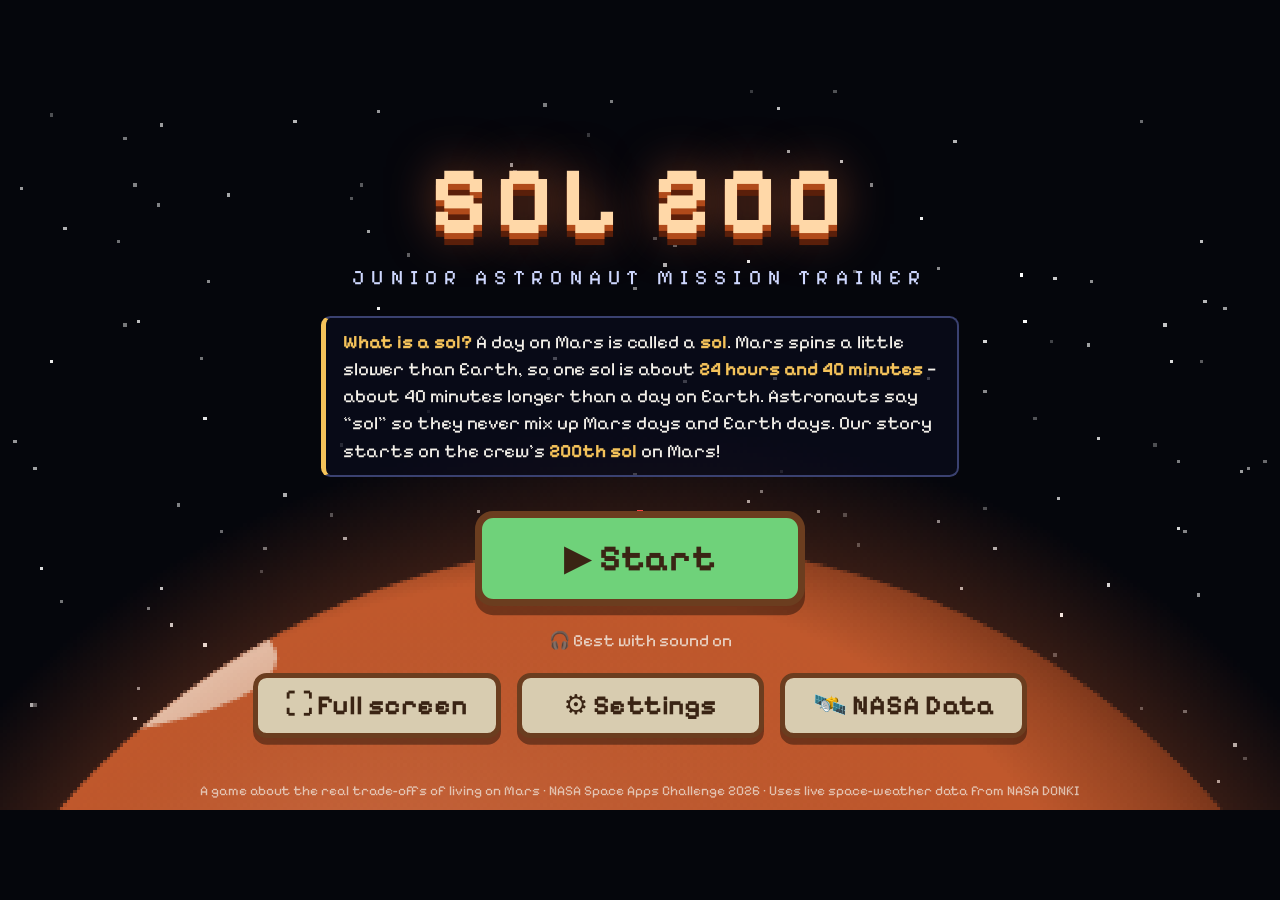
==== index.html @ 39471bbe "Progress saved on the device (discoveries + explored spots); Settings: reset the whole game Co-Autho" ====
<!DOCTYPE html>
<html lang="en">
<head>
<meta charset="utf-8">
<meta name="viewport" content="width=device-width, initial-scale=1, maximum-scale=1, user-scalable=no">
<meta name="description" content="SOL 200 — a Mars outpost survival game for kids 7–12. Built for NASA Space Apps Challenge 2026 (Junior Astronaut Mission Trainer). Uses NASA DONKI space-weather data.">
<meta name="generator" content="Code written with AI assistance (Claude by Anthropic) — see Credits screen.">
<title>SOL 200 — Junior Astronaut Mission Trainer</title>
<style>@import url("https://fonts.googleapis.com/css2?family=Pixelify+Sans:wght@400;600;700&display=swap");
:root { --cream: #fbedcd; --cream2: #f3dcae; --brown: #6b3d1f; --brown2: #8f5a2e; --navy: #161a2c; --navy2: #23294a; --gold: #f5c35a; --red: #e04848; --blue: #3b7dd8; --green: #4fb35e; --orange: #f08a2a; }
* { box-sizing: border-box; -webkit-tap-highlight-color: transparent; }
html, body { margin: 0; height: 100%; background: #05060c; overflow: hidden; touch-action: none; user-select: none; -webkit-user-select: none; }
body { font-family: "Pixelify Sans", "Trebuchet MS", system-ui, sans-serif; color: #f4f1ea; }
#stage { position: absolute; left: 50%; top: 50%; transform: translate(-50%, -50%); overflow: hidden; background: #000; }
#screen { position: absolute; inset: 0; width: 100%; height: 100%; image-rendering: pixelated; image-rendering: crisp-edges; }
.layer { position: absolute; inset: 0; pointer-events: none; }
.layer > * { pointer-events: auto; }
.hidden { display: none !important; }
button { font-family: inherit; cursor: pointer; }

/* ---------- HUD ---------- */
#hud { opacity: 1; transition: opacity .4s; }
#hud.off { opacity: 0; pointer-events: none; }
#meters { position: absolute; left: 1em; top: .8em; display: flex; gap: .6em; pointer-events: none; }
.meter { background: rgba(14,16,30,.82); border: .15em solid #3a4170; border-radius: .4em; padding: .3em .5em .35em; min-width: 7.4em; box-shadow: 0 .2em 0 rgba(0,0,0,.35); position: relative; }
.meter .lbl { font-size: .62em; letter-spacing: .08em; display: flex; justify-content: space-between; font-weight: 700; }
.meter .bar { height: .55em; background: #0b0d18; border-radius: .2em; margin-top: .2em; overflow: hidden; border: .08em solid #000; }
.meter .fill { height: 100%; width: 50%; transition: width .8s cubic-bezier(.2,.9,.3,1.2); border-radius: .15em; background-image: linear-gradient(to bottom, rgba(255,255,255,.35), rgba(255,255,255,0) 50%); }
.meter.pulse-up { animation: pulseUp .6s; } .meter.pulse-down { animation: pulseDown .6s; }
@keyframes pulseUp { 30% { transform: scale(1.12); box-shadow: 0 0 1em #5dff8a; } }
@keyframes pulseDown { 30% { transform: scale(1.1) rotate(-2deg); box-shadow: 0 0 1em #ff4a4a; } }
.delta { position: absolute; right: .3em; top: 100%; font-weight: 700; font-size: .9em; animation: floatUp 1.6s forwards; text-shadow: 0 .1em 0 #000; }
@keyframes floatUp { from { opacity: 1; transform: translateY(0); } to { opacity: 0; transform: translateY(1.5em); } }
#hudLeft { position: absolute; left: 1em; top: 4.6em; display: flex; flex-direction: column; align-items: flex-start; gap: .45em; pointer-events: none; max-width: 24em; }
#objective { position: relative; background: rgba(14,16,30,.8); border-left: .3em solid var(--gold); padding: .3em .7em; font-size: .78em; border-radius: 0 .4em .4em 0; max-width: 22em; pointer-events: none; }
#objective b { color: var(--gold); font-size: .8em; letter-spacing: .1em; display: block; }
#topright { position: absolute; right: .8em; top: .8em; display: flex; gap: .4em; }
.iconbtn { width: 2.3em; height: 2.3em; border-radius: .5em; border: .15em solid #3a4170; background: rgba(14,16,30,.85); color: #fff; font-size: 1em; display: grid; place-items: center; box-shadow: 0 .2em 0 rgba(0,0,0,.4); position: relative; }
.iconbtn:hover { border-color: var(--gold); }
.iconbtn .badge { position: absolute; right: -.4em; bottom: -.4em; background: var(--gold); color: #000; font-size: .5em; padding: .1em .35em; border-radius: .6em; font-weight: 700; }
#roomBanner { position: absolute; left: 50%; top: 18%; transform: translateX(-50%); font-size: 1.3em; letter-spacing: .3em; font-weight: 700; color: #fff; text-shadow: 0 .12em 0 #000, 0 0 1em rgba(120,180,255,.6); opacity: 0; transition: opacity .5s; pointer-events: none; white-space: nowrap; }
#roomBanner.show { opacity: 1; }
#timer { position: absolute; left: 50%; top: .7em; transform: translateX(-50%); font-size: 1.5em; font-weight: 700; background: rgba(14,16,30,.85); padding: .15em .6em; border-radius: .4em; border: .12em solid var(--gold); pointer-events: none; }
#timer.low { color: #ff6a5a; border-color: #ff6a5a; animation: shake .3s infinite; }
@keyframes shake { 25% { transform: translateX(-52%); } 75% { transform: translateX(-48%); } }
#prompt { position: absolute; transform: translate(-50%, -100%); background: var(--cream); color: var(--brown); border: .15em solid var(--brown); border-radius: .4em; padding: .2em .5em; font-size: .7em; font-weight: 700; white-space: nowrap; pointer-events: none; box-shadow: 0 .2em 0 rgba(0,0,0,.4); }
#prompt kbd { background: var(--brown); color: var(--cream); border-radius: .25em; padding: 0 .3em; font-family: inherit; margin-right: .3em; }
#toast { position: relative; background: rgba(14,16,30,.92); border: .15em solid var(--gold); padding: .4em .8em; border-radius: .5em; font-size: .75em; opacity: 0; transition: opacity .3s, transform .3s; pointer-events: none; text-align: left; max-width: 24em; transform: translateY(-.3em); }
#toast.show { opacity: 1; transform: none; }
#toast:empty { display: none; }

/* ---------- dialogue (Stardew-like) ---------- */
#dialog { position: absolute; left: 3%; right: 3%; bottom: 3%; height: 30%; display: flex; gap: .6em; pointer-events: auto; animation: popIn .25s; }
@keyframes popIn { from { transform: translateY(1em); opacity: 0; } }
#dlgBox { flex: 1; background: var(--cream); border: .25em solid var(--brown); border-radius: .5em; box-shadow: inset 0 0 0 .2em var(--cream2), 0 .3em 0 rgba(0,0,0,.45); color: #3a2414; padding: .7em 1em; font-size: 1.05em; line-height: 1.35; position: relative; cursor: pointer; }
#dlgBox.think { background: #e6e9f7; border-color: #4a4f7a; color: #2a2f55; font-style: italic; }
#dlgBox.radio { background: #d9f2e4; border-color: #2a6a4a; }
#dlgText b { color: #b04a1a; }
#dlgNext { position: absolute; right: .6em; bottom: .3em; font-size: .9em; animation: bob 1s infinite; color: var(--brown2); }
@keyframes bob { 50% { transform: translateY(.2em); } }
#dlgSide { width: 7.5em; display: flex; flex-direction: column; align-items: center; }
#dlgPort { width: 7.5em; height: 7.5em; background: var(--cream); border: .25em solid var(--brown); border-radius: .5em; image-rendering: pixelated; box-shadow: 0 .3em 0 rgba(0,0,0,.45); }
#dlgName { margin-top: .3em; background: var(--cream); color: var(--brown); border: .2em solid var(--brown); border-radius: .4em; padding: .1em .5em; font-weight: 700; font-size: .85em; white-space: nowrap; }
#dlgTag { font-size: .55em; letter-spacing: .1em; color: #7a5a3a; margin-bottom: .2em; font-style: normal; font-weight: 700; }

/* ---------- choices ---------- */
#choice { position: absolute; inset: 0; background: rgba(5,6,12,.55); display: flex; flex-direction: column; align-items: center; justify-content: center; gap: .8em; animation: fade .3s; }
@keyframes fade { from { opacity: 0; } }
#choice h2 { margin: 0 0 .3em; font-size: 1.3em; color: var(--gold); text-shadow: 0 .12em 0 #000; }
.choiceBtn { width: 70%; max-width: 30em; text-align: left; background: var(--cream); color: #3a2414; border: .25em solid var(--brown); border-radius: .6em; padding: .7em 1em; font-size: 1em; font-weight: 600; box-shadow: 0 .3em 0 rgba(0,0,0,.5); transition: transform .1s; display: flex; gap: .7em; align-items: center; }
.choiceBtn:hover, .choiceBtn.sel { transform: scale(1.04); background: #fff6df; border-color: #b04a1a; }
.choiceBtn .key { background: var(--brown); color: var(--cream); border-radius: .35em; padding: .1em .5em; font-weight: 700; }

/* ---------- modal cards ---------- */
#modal { position: absolute; inset: 0; display: flex; align-items: center; justify-content: center; background: rgba(5,6,12,.6); animation: fade .25s; }
.card { background: var(--cream); color: #3a2414; border: .3em solid var(--brown); border-radius: .7em; box-shadow: inset 0 0 0 .2em var(--cream2), 0 .4em 0 rgba(0,0,0,.5); padding: 1em 1.3em; width: 62%; max-height: 90%; overflow: auto; position: relative; animation: popIn .3s; }
.card.wide { width: 80%; }
.card.dark { background: #1b2038; color: #eef; border-color: #3a4170; box-shadow: inset 0 0 0 .2em #262c50, 0 .4em 0 rgba(0,0,0,.5); }
.card h1 { margin: 0 0 .3em; font-size: 1.5em; color: #b04a1a; }
.card.dark h1 { color: var(--gold); }
.card h3 { margin: .2em 0; font-size: .8em; letter-spacing: .15em; color: #8f5a2e; }
.card p { margin: .4em 0; font-size: .95em; line-height: 1.4; }
.card .big { font-size: 2.6em; float: right; margin-left: .3em; }
.real { background: #e4f3ff; border: .15em dashed #3b7dd8; border-radius: .5em; padding: .5em .7em; margin: .6em 0; font-size: .9em; color: #1a3050; }
.real .tag { display: inline-block; background: #0b3d91; color: #fff; font-size: .7em; padding: .1em .5em; border-radius: .3em; font-weight: 700; letter-spacing: .1em; margin-bottom: .2em; }
.src { font-size: .62em; color: #7a5a3a; margin-top: .5em; line-height: 1.4; }
.src a { color: #3b5db0; word-break: break-all; }
.btnrow { display: flex; gap: .6em; justify-content: flex-end; margin-top: .7em; flex-wrap: wrap; }
.btn { background: var(--gold); color: #3a2414; border: .2em solid var(--brown); border-radius: .5em; padding: .4em 1em; font-size: .95em; font-weight: 700; box-shadow: 0 .25em 0 rgba(0,0,0,.4); }
.btn:hover { transform: translateY(-.1em); filter: brightness(1.08); }
.btn:active { transform: translateY(.1em); box-shadow: none; }
.btn.alt { background: #d8ccb0; }
.btn.go { background: #6fd27a; }
.btn:disabled { opacity: .45; }
.charcard { display: flex; gap: 1em; align-items: center; }
.charcard canvas { width: 8em; height: 8em; image-rendering: pixelated; border: .25em solid var(--brown); border-radius: .5em; flex-shrink: 0; }
.charcard dl { margin: 0; font-size: .9em; } .charcard dt { font-weight: 700; color: #8f5a2e; font-size: .75em; letter-spacing: .1em; margin-top: .3em; } .charcard dd { margin: 0; }
.close { position: absolute; right: .5em; top: .3em; background: none; border: none; font-size: 1.3em; color: var(--brown); }

/* flip cards */
.flipgrid { display: grid; grid-template-columns: repeat(3, 1fr); gap: .6em; margin-top: .6em; }
.flip { perspective: 40em; height: 7.5em; cursor: pointer; }
.flip .in { position: relative; width: 100%; height: 100%; transition: transform .5s; transform-style: preserve-3d; }
.flip.on .in { transform: rotateY(180deg); }
.flip .f, .flip .b { position: absolute; inset: 0; backface-visibility: hidden; border-radius: .5em; border: .2em solid var(--brown); padding: .5em; display: flex; align-items: center; justify-content: center; text-align: center; font-size: .8em; }
.flip .f { background: #ffdf9a; font-weight: 700; flex-direction: column; } .flip .f span { font-size: 1.8em; }
.flip .b { background: #fff; transform: rotateY(180deg); font-size: .72em; line-height: 1.3; }

/* journal */
.jgrid { display: grid; grid-template-columns: repeat(4, 1fr); gap: .5em; margin-top: .5em; }
.jitem { background: #fff6df; border: .15em solid var(--brown2); border-radius: .5em; padding: .5em; text-align: center; font-size: .75em; cursor: pointer; }
.jitem.locked { background: #d8ccb0; color: #8a7a60; cursor: default; }
.jitem span { font-size: 1.8em; display: block; }

/* ---------- minigames ---------- */
.mg { width: 78%; }
.mg .head { display: flex; justify-content: space-between; align-items: center; }
.mg .tmr { font-size: 1.3em; font-weight: 700; color: #b04a1a; }
.trays { display: flex; gap: .8em; justify-content: center; margin: .8em 0; }
.trayc { width: 30%; background: #2a3550; border-radius: .6em; padding: .6em; text-align: center; color: #fff; border: .2em solid #1a2035; transition: transform .2s; }
.trayc.sel { border-color: var(--gold); transform: scale(1.05); }
.trayc.ok { border-color: #5dff8a; }
.trayc .pi { font-size: 2.2em; height: 1.3em; }
.trayc .pl { font-size: 1.8em; letter-spacing: -.2em; }
.tools { display: flex; gap: .6em; justify-content: center; }
.tool { font-size: 1em; padding: .5em 1em; border-radius: .5em; border: .2em solid var(--brown); background: #fff6df; font-weight: 700; box-shadow: 0 .25em 0 rgba(0,0,0,.35); }
.tool:hover { background: #ffe9b0; }
.say { background: #fff; border-radius: .5em; padding: .4em .7em; margin-top: .6em; min-height: 2.6em; font-size: .9em; border: .15em solid #d8c49a; display: flex; gap: .5em; align-items: center; }
.say canvas { width: 2.6em; height: 2.6em; image-rendering: pixelated; flex-shrink: 0; }
.power { display: grid; grid-template-columns: repeat(5, 1fr); gap: .5em; margin: .6em 0; }
.dev { background: #1d2340; color: #fff; border: .2em solid #3a4170; border-radius: .5em; padding: .5em .3em; text-align: center; cursor: pointer; position: relative; }
.dev.full { border-color: #5dff8a; box-shadow: 0 0 .6em rgba(93,255,138,.5); }
.dev .di { font-size: 1.8em; } .dev .dn { font-size: .7em; font-weight: 700; min-height: 2.4em; }
.dev .slots { display: flex; gap: .2em; justify-content: center; margin-top: .3em; }
.slot { width: 1em; height: 1.4em; border-radius: .2em; border: .12em solid #5a6390; background: #0b0d18; }
.slot.on { background: linear-gradient(#ffe36a, #ffb020); border-color: #fff3b0; box-shadow: 0 0 .4em #ffd040; }
.dev .eff { font-size: .55em; color: #ff9a8a; margin-top: .3em; min-height: 1.2em; }
.pool { display: flex; gap: .3em; justify-content: center; align-items: center; font-weight: 700; }
.pool .slot { width: 1.3em; height: 1.8em; }
.wires { position: relative; height: 13em; background: #1a1f35; border-radius: .6em; border: .25em solid #3a4170; margin: .6em 0; touch-action: none; }
.wires svg { position: absolute; inset: 0; width: 100%; height: 100%; }
.wend { position: absolute; width: 2.8em; height: 2em; border-radius: .3em; display: grid; place-items: center; font-size: .9em; transform: translateY(-50%); cursor: grab; border: .15em solid #000; font-weight: 700; color: #111; }
.wend.right { cursor: default; }
.o2bar { height: .8em; background: #0b0d18; border-radius: .4em; overflow: hidden; border: .12em solid #000; }
.o2bar div { height: 100%; background: linear-gradient(90deg, #ff4a4a, #ffd040 40%, #5dd0ff); transition: width .3s; }
.hint { background: #e1ecff; border-left: .3em solid var(--blue); padding: .3em .6em; border-radius: .3em; font-size: .85em; margin-top: .4em; }

/* ---------- title / screens ---------- */
#title { position: absolute; inset: 0; display: flex; flex-direction: column; align-items: center; justify-content: center; text-align: center; }
#title h1 { font-size: 4em; margin: 0; color: #ffd8a8; letter-spacing: .08em; text-shadow: 0 .08em 0 #8a3a1a, 0 .16em 0 #3a1a0a, 0 0 .6em rgba(255,120,60,.6); animation: titleFloat 4s ease-in-out infinite; }
@keyframes titleFloat { 50% { transform: translateY(-.15em); } }
#title h2 { margin: .2em 0 1.2em; font-size: 1em; letter-spacing: .3em; color: #cfd8ff; }
#title .btn { font-size: 1.2em; margin: .3em; min-width: 9em; }
#title small { position: absolute; bottom: .8em; font-size: .6em; opacity: .7; max-width: 90%; }
#subs { position: absolute; left: 10%; right: 10%; bottom: 7%; text-align: center; font-size: 1.15em; text-shadow: 0 .1em 0 #000, 0 0 .4em #000; line-height: 1.35; pointer-events: none; }
#subs .nm { color: var(--gold); font-size: .7em; letter-spacing: .2em; display: block; }
#skip { position: absolute; right: 1em; bottom: 1em; }
#caption { position: absolute; inset: 0; display: flex; align-items: center; justify-content: center; font-size: 1.6em; text-align: center; text-shadow: 0 .1em 0 #000; pointer-events: none; }
#fader { position: absolute; inset: 0; background: #000; opacity: 0; transition: opacity .6s; pointer-events: none; }
#fader.on { opacity: 1; }
.results .row { display: flex; gap: .8em; align-items: center; margin: .5em 0; }
.results .row .meter { min-width: 11em; }
.results .row p { margin: 0; font-size: .85em; }
.earthmsg { background: #0b1a10; color: #7dff9a; font-family: "Courier New", monospace; border: .2em solid #2a6a3a; border-radius: .5em; padding: .8em; line-height: 1.4; }
.earthmsg .meta { color: #4aa060; font-size: .75em; }
.slider { display: flex; align-items: center; gap: .6em; margin: .5em 0; } .slider input { flex: 1; }
.weightcalc { display: flex; gap: .5em; align-items: center; flex-wrap: wrap; margin-top: .4em; }
.weightcalc input { font-family: inherit; font-size: 1em; width: 5em; padding: .2em .4em; border-radius: .3em; border: .15em solid var(--brown); }
.flarelist { font-size: .8em; margin: .3em 0; } .flarelist div { display: flex; justify-content: space-between; border-bottom: .08em dotted #9ab; padding: .1em 0; }
.cls { font-weight: 700; padding: 0 .4em; border-radius: .3em; } .cls.X { background: #ff4a4a; color: #fff; } .cls.M { background: #ffb020; } .cls.C { background: #ffe36a; } .cls.B, .cls.A { background: #ddd; }
.sun-meter { display: flex; gap: .2em; margin: .3em 0; } .sun-meter div { flex: 1; text-align: center; padding: .2em; border-radius: .3em; font-size: .75em; font-weight: 700; background: #ddd; color: #666; } .sun-meter div.on { color: #000; }
.minimap { position: relative; width: 100%; aspect-ratio: 80/40; background: #0b0c16; border-radius: .4em; border: .2em solid #3a4170; }
.minimap div { position: absolute; border-radius: .2em; display: grid; place-items: center; font-size: .55em; font-weight: 700; text-align: center; }
.minimap .me { width: .7em; height: .7em; border-radius: 50%; background: var(--red); border: .12em solid #fff; transform: translate(-50%,-50%); animation: bob 1s infinite; }

/* ---------- touch controls ---------- */
#touch { display: none; }
body.touch.playing #touch { display: block; }
#stick { position: absolute; left: 3%; bottom: 6%; width: 7em; height: 7em; border-radius: 50%; background: rgba(255,255,255,.08); border: .2em solid rgba(255,255,255,.25); }
#knob { position: absolute; left: 50%; top: 50%; width: 3em; height: 3em; margin: -1.5em; border-radius: 50%; background: rgba(255,255,255,.35); border: .2em solid rgba(255,255,255,.6); }
#abtn { position: absolute; right: 4%; bottom: 9%; width: 4.6em; height: 4.6em; border-radius: 50%; background: rgba(245,195,90,.8); border: .25em solid #6b3d1f; font-weight: 700; font-size: 1em; color: #3a2414; }
#rotate { position: fixed; inset: 0; background: #05060c; color: #fff; display: none; align-items: center; justify-content: center; text-align: center; font-size: 20px; padding: 2em; z-index: 99; font-family: "Pixelify Sans", sans-serif; }
@media (orientation: portrait) and (max-width: 700px) { body.touch #rotate { display: flex; } }

/* ---------- minimap ---------- */
#minimapWrap { position: absolute; right: .8em; top: 3.5em; width: 12.5em; background: rgba(10,12,24,.86); border: .15em solid #3a4170; border-radius: .5em; padding: .3em; box-shadow: 0 .2em 0 rgba(0,0,0,.4); cursor: pointer; }
#minimap { width: 100%; display: block; image-rendering: pixelated; border-radius: .3em; }
#mmLabel { font-size: .55em; text-align: center; margin-top: .15em; color: #cfd8ff; letter-spacing: .1em; font-weight: 700; min-height: 1.2em; }
#mmLabel b { color: var(--gold); }

/* ---------- click-to-start + intro subtitles ---------- */
.clickstart { display: flex; flex-direction: column; align-items: center; gap: .6em; }
.clickstart .cs-ico { font-size: 3em; animation: titleFloat 3s ease-in-out infinite; }
.clickstart #tStart { font-size: 1.6em; padding: .5em 1.4em; }
.clickstart p { margin: 0; font-size: .85em; opacity: .8; }
#isub { position: absolute; left: 0; right: 0; bottom: 5%; padding: .45em 8%; background: rgba(6,8,18,.62); text-align: center; font-size: 1.05em; line-height: 1.35; color: #f4f1ea; text-shadow: 0 .08em 0 #000; pointer-events: none; }
#idebug { display: none; }

/* start screen title */
.gtitle { font-family: "Pixelify Sans", "Trebuchet MS", sans-serif; font-weight: 700; font-size: 4.2em; line-height: 1; color: #ffd8a8; letter-spacing: .08em; text-shadow: 0 .06em 0 #b04a1a, 0 .12em 0 #5a1f0a, 0 0 .5em rgba(255,120,60,.55); animation: titleFloat 4s ease-in-out infinite; }
.gsub { font-size: .9em; letter-spacing: .35em; color: #cfd8ff; margin: .1em 0 .6em; }
.solnote { max-width: 34em; font-size: .82em !important; line-height: 1.45; opacity: 1 !important; background: rgba(10,12,28,.72); border: .12em solid #3a4170; border-left: .3em solid var(--gold); border-radius: .5em; padding: .55em .9em; text-align: left; margin: 0 0 .5em !important; }
.solnote b { color: var(--gold); }
.cs-hint { font-size: .75em !important; }
.clickstart .btn { margin: .2em; }

/* canvas mini-games */
.cgcard { width: auto !important; max-width: 96vw; }
.cgwrap { background: #000; border-radius: .5em; overflow: hidden; border: .2em solid #3a4170; width: min(88vw, calc((100cqh - 15em) * 1.7778)); margin: 0 auto; }
.cg { width: 100%; display: block; image-rendering: pixelated; cursor: none; touch-action: none; }
.cgcard p, .cgcard .say { max-width: min(88vw, calc((100cqh - 15em) * 1.7778)); }
/* Mars hologram globe */
.globeCard { width: min(94vw, 780px) !important; max-height: 96vh; overflow-y: auto; }
.globeWrap { display: flex; gap: .8em; align-items: stretch; justify-content: center; }
@media (max-aspect-ratio: 1/1) { .globeWrap { flex-wrap: wrap; } }
.globeView { position: relative; flex: 0 0 auto; width: min(calc(100cqh - 17em), 46vw, 360px); min-width: 9em; align-self: flex-start; height: auto; aspect-ratio: 1; background: radial-gradient(circle, #10203a 0%, #05060c 70%); border-radius: .6em; border: .15em solid #2a4a7a; overflow: hidden; }
.globeCv { width: 100%; height: 100%; display: block; image-rendering: pixelated; cursor: grab; touch-action: none; }
.globeCv:active { cursor: grabbing; }
.globeHint { position: absolute; left: 0; right: 0; bottom: .3em; text-align: center; font-size: .7em; opacity: .75; pointer-events: none; }
.globeSrc { position: absolute; left: .5em; top: .4em; font-size: .65em; color: #ffd34a; pointer-events: none; }
.globeSide { flex: 1 1 0; display: flex; flex-direction: column; gap: .5em; min-width: 12em; }
.siteList { display: grid; grid-template-columns: 1fr 1fr; gap: .3em; }
.siteBtn { font: inherit; font-size: .78em; padding: .45em .4em; border-radius: .4em; border: .12em solid #2a4a7a; background: #13223c; color: #e8f6ff; cursor: pointer; text-align: left; }
.siteBtn.on, .siteBtn:hover { background: #2a4a7a; border-color: #ffd34a; }
.siteInfo { font-size: .82em; line-height: 1.4; background: rgba(0,0,0,.3); padding: .6em; border-radius: .4em; flex: 1; }
.siteInfo .coord { font-size: .85em; opacity: .7; }

#iskip { position: absolute; right: 1em; bottom: 1em; z-index: 30; font: inherit; font-size: .85em; padding: .45em 1em; border-radius: .5em; border: .12em solid rgba(255,255,255,.35); background: rgba(0,0,0,.45); color: #fff; cursor: pointer; opacity: .75; transition: opacity .2s, background .2s; }
#iskip:hover { opacity: 1; background: rgba(0,0,0,.7); border-color: #ffd34a; }

/* keyboard keycap controls hint */
#keysHint { background: rgba(14,16,30,.85); border: .12em solid #3a4170; border-radius: .5em; padding: .45em .6em; font-size: .72em; display: flex; flex-direction: column; gap: .35em; transition: opacity .3s; }
#keysHint.hidden { display: flex !important; opacity: 0; }
#keysHint .krow { display: flex; align-items: center; gap: .5em; }
#keysHint .kgrid { display: grid; grid-template-columns: repeat(3, 1.9em); grid-template-rows: repeat(2, 1.9em); gap: .15em; }
#keysHint .or { opacity: .6; font-size: .9em; }
.kc { display: inline-flex; align-items: center; justify-content: center; min-width: 1.9em; height: 1.9em; padding: 0 .35em; box-sizing: border-box; background: linear-gradient(#f4ecd8, #d6c8a8); color: #2a1a10; border-radius: .3em; border: .1em solid #6a5030; box-shadow: 0 .18em 0 #6a5030; font-weight: 700; font-size: .95em; }
.kc.wide { min-width: 5.2em; }
#keysHint .lbl { color: #ffd34a; font-weight: 700; }

/* crew photo album (3D stack) */
.albumCard { width: min(92vw, 720px) !important; }
.albumStage { position: relative; height: min(calc(100cqh - 21em), 300px); perspective: 900px; margin: .3em 0; }
.album { position: absolute; inset: 0; transform-style: preserve-3d; touch-action: none; }
.album .photo { position: absolute; left: 50%; top: 52%; width: min(52vh, 360px, 70vw); background: #fbf6ea; padding: .55em .55em 0; border-radius: .25em; box-shadow: 0 .6em 1.4em rgba(0,0,0,.55); cursor: grab; user-select: none; }
.album .photo:active { cursor: grabbing; }
.album .pimg { width: 100%; display: block; image-rendering: pixelated; border: .1em solid #2a2418; }
.album .pcap { font-family: "Pixelify Sans", monospace; color: #3a2a1a; font-size: .85em; padding: .35em .1em .45em; display: flex; justify-content: space-between; }
.album .pcap span { opacity: .6; }
.albNav { position: absolute; top: 50%; transform: translateY(-50%); z-index: 300; font: inherit; font-size: 1.1em; width: 2.2em; height: 2.2em; border-radius: 50%; border: .12em solid #ffd34a; background: rgba(14,16,30,.8); color: #ffd34a; cursor: pointer; }
.albNav.prev { left: .3em; } .albNav.next { right: .3em; }
.albDots { display: flex; justify-content: center; gap: .35em; margin: .2em 0; }
.albDots span { width: .5em; height: .5em; border-radius: 50%; background: #3a4170; } .albDots span.on { background: #ffd34a; }
.albCap { font-size: .82em; line-height: 1.4; min-height: 3.2em; text-align: center; }
.albHint { font-size: .7em; opacity: .65; text-align: center; margin: .2em 0 0; }

.album .photo.real { padding: 0; background: none; box-shadow: 0 .6em 1.4em rgba(0,0,0,.6); width: min(calc((100cqh - 23em) * 1.33), 400px, 72vw); }
.album .photo.real .pimg { border: none; image-rendering: auto; border-radius: .2em; }
.album .photo.real .pcap { display: none; }
.mwCard { width: min(94vw, 820px) !important; }
.mwCap { font-size: .82em; line-height: 1.4; margin-top: .5em; text-align: center; }
.mwCap .src { font-size: .85em; margin-top: .3em; }

#objective .osub { font-size: .85em; color: #b8c4ff; margin-top: .2em; }
#objective .osub .done { color: #5dff8a; }
/* dialogue text: a little letter spacing so the pixel font letters never touch */
#dlgText, .say span, #choice .choiceBtn, .card p { letter-spacing: .04em; word-spacing: .08em; }

/* window view */
.mwCard { background: #15161f !important; }
.mwWin { position: relative; margin: .2em auto 1.6em; width: min(84vw, calc((100cqh - 19em) * 2), 760px); aspect-ratio: 2 / 1; border: 1.1em solid #8b93a6; border-radius: 1.6em; box-shadow: 0 0 0 .3em #2a2e3c, inset 0 0 0 .25em #5a6070, 0 1.2em 0 -.2em #6a7090, 0 0 3em rgba(255,140,80,.25); overflow: hidden; background: #1b1d2b; }
.mwPix { width: 100%; height: 100%; display: block; image-rendering: pixelated; }
.mwBar { position: absolute; top: 0; bottom: 0; left: 50%; width: .9em; margin-left: -.45em; background: #8b93a6; box-shadow: inset .2em 0 0 #aab2c4, inset -.2em 0 0 #5a6070; }
.mwGlare { position: absolute; inset: 0; pointer-events: none; background: linear-gradient(115deg, rgba(255,255,255,.16) 0 6%, transparent 6% 9%, rgba(255,255,255,.08) 9% 11%, transparent 11%); }

/* ---------- legendary suit briefing card ---------- */
.card.legendCard { background: none !important; border: none !important; box-shadow: none !important; padding: 0 !important; width: min(96vw, 62em, 1180px) !important; max-width: none !important; max-height: 96vh; overflow: visible; }
.lgWrap { position: relative; padding: 1.2em; }
.lgFx { position: absolute; inset: 0; pointer-events: none; z-index: 5; }
.lgRays { position: absolute; left: 50%; top: 50%; width: 160%; aspect-ratio: 1; transform: translate(-50%,-50%) scale(.3); border-radius: 50%; opacity: 0; pointer-events: none;
  background: repeating-conic-gradient(from 0deg, rgba(255,214,110,.55) 0 6deg, transparent 6deg 18deg); mask-image: radial-gradient(circle, #000 0 30%, transparent 62%); -webkit-mask-image: radial-gradient(circle, #000 0 30%, transparent 62%); }
.lgWrap.reveal .lgRays { animation: lgRays 2.4s ease-out forwards; }
@keyframes lgRays { 0% { opacity: 0; transform: translate(-50%,-50%) scale(.3) rotate(0deg); } 18% { opacity: 1; } 100% { opacity: 0; transform: translate(-50%,-50%) scale(1.15) rotate(90deg); } }
.lgScene { perspective: 1600px; position: relative; z-index: 2; }
.lgCard { display: grid; transform-style: preserve-3d; transition: transform 1s cubic-bezier(.3,1.4,.4,1); cursor: pointer; border-radius: 1em; }
.lgCard.flipped { transform: rotateY(180deg); cursor: default; }
.lgFront { display: flex; flex-direction: column; justify-content: center; }
.lgFace { font-size: .95em; grid-area: 1 / 1; backface-visibility: hidden; -webkit-backface-visibility: hidden; border-radius: 1em; padding: 1.1em 1.3em 1.2em; position: relative; color: #2a1a10;
  background: linear-gradient(160deg, #fff6df, #f3e2bc); border: .3em solid #c9952e; box-shadow: 0 0 0 .2em #5a3a14, 0 1em 2.5em rgba(0,0,0,.6); transition: box-shadow .35s; }
.lgCard:not(.flipped):hover .lgFront { box-shadow: 0 0 0 .2em #5a3a14, 0 0 1.6em .3em rgba(255,200,90,.85), 0 0 4em 1em rgba(255,170,60,.45), 0 1em 2.5em rgba(0,0,0,.6); animation: lgPulse 1.6s ease-in-out infinite; }
@keyframes lgPulse { 50% { box-shadow: 0 0 0 .2em #5a3a14, 0 0 2.2em .5em rgba(255,215,110,.95), 0 0 5em 1.5em rgba(255,170,60,.55), 0 1em 2.5em rgba(0,0,0,.6); } }
.lgBack { transform: rotateY(180deg); background: linear-gradient(160deg, #1d2a22, #0f1a16); color: #f4ecd8; border-color: #e0b84a; }
.lgWrap.reveal .lgBack { box-shadow: 0 0 0 .2em #5a3a14, 0 0 2.5em .6em rgba(255,210,100,.7), 0 1em 2.5em rgba(0,0,0,.6); }
.lgFace h3 { margin: 0; font-size: .75em; letter-spacing: .14em; color: #a0601a; }
.lgBack h3 { color: #ffd34a; }
.lgFace h1 { margin: .15em 0 .3em; font-size: 1.35em; color: #b0451a; }
.lgBack h1 { color: #ffe9a8; }
.lgFace p { margin: .2em 0 .5em; font-size: .86em; line-height: 1.45; }
.lgNum { position: absolute; right: 1em; top: .8em; font-size: .7em; font-weight: 700; opacity: .6; }
.lgHint { text-align: center; font-size: .75em; color: #8a5a1a; margin-top: .6em; animation: lgBlink 1.8s ease-in-out infinite; }
@keyframes lgBlink { 50% { opacity: .45; } }
.minis { display: grid; gap: .6em; margin: .4em 0; }
.minis.four { grid-template-columns: repeat(4, 1fr); }
.minis.two { grid-template-columns: repeat(2, 1fr); max-width: 100%; } .minis.two .mini { height: 6.6em; } .minis.two .mB { font-size: .74em; }
.mini { perspective: 700px; height: 6.6em; cursor: pointer; }
.mIn { position: relative; width: 100%; height: 100%; }
.mini .mB { opacity: 0; pointer-events: none; } .mini.open .mB { opacity: 1; } .mini.open .mF { opacity: 0; }
.mF, .mB { position: absolute; inset: 0; border-radius: .7em; display: flex; flex-direction: column; align-items: center; justify-content: center; text-align: center; padding: .5em; box-sizing: border-box;
  border: .18em solid var(--c); transition: box-shadow .3s, transform .3s; }
.mF { background: radial-gradient(circle at 50% 35%, color-mix(in srgb, var(--c) 45%, #fff), color-mix(in srgb, var(--c) 80%, #000)); color: #fff; }
.mB { background: color-mix(in srgb, var(--c) 14%, #fffaf0); color: #2a1a10; font-size: .78em; line-height: 1.35; }
.lgBack .mB { background: color-mix(in srgb, var(--c) 22%, #13201a); color: #f4ecd8; }
.mE { font-size: 2em; filter: drop-shadow(0 .1em .1em rgba(0,0,0,.35)); }
.mL { font-weight: 700; font-size: .8em; margin-top: .25em; text-shadow: 0 .08em 0 rgba(0,0,0,.35); }
.mT { font-size: .6em; opacity: .75; margin-top: .2em; letter-spacing: .1em; text-transform: uppercase; }
.mini:hover .mF, .mini:hover .mB { box-shadow: 0 0 0 .12em #fff3c4, 0 0 1em .2em color-mix(in srgb, var(--c) 70%, #ffd34a), 0 0 2.2em .4em rgba(255,210,100,.35); transform: translateY(-.15em); }
.lgBackGrid { display: grid; grid-template-columns: minmax(9em, 30%) 1fr; gap: 1.1em; align-items: start; }
.lgPhoto { position: relative; }
.lgPhoto img { width: 100%; display: block; border-radius: .6em; border: .25em solid #e0b84a; box-shadow: 0 0 1.4em rgba(255,200,90,.45); }
.lgPhoto .badge { position: absolute; left: 50%; bottom: -.7em; transform: translateX(-50%); background: #e0b84a; color: #2a1a10; font-weight: 800; font-size: .65em; letter-spacing: .14em; padding: .3em .8em; border-radius: 1em; white-space: nowrap; box-shadow: 0 .2em 0 #6a4a14; }
.lgOut { font-weight: 700; color: #ffe9a8; }
.lgBack .src { font-size: .7em; opacity: .8; } .lgBack .src a { color: #ffd34a; }
.lgGo { margin-top: .5em; float: right; font-size: 1em; }
@media (max-aspect-ratio: 1/1) { .minis.four { grid-template-columns: repeat(2, 1fr); } .lgBackGrid { grid-template-columns: 1fr; } .lgPhoto { max-width: 14em; margin: 0 auto; } }

/* developer mode */
#devBtn { position: fixed; top: .5em; left: 50%; transform: translateX(-50%); z-index: 9999; font-size: 18px; width: 2.2em; height: 2.2em; border-radius: 50%; border: 2px solid #ffd34a; background: #1b1d2b; color: #fff; cursor: pointer; display: none; }
#devPanel { position: fixed; top: 3.2em; left: 50%; transform: translateX(-50%); z-index: 9999; width: min(94vw, 560px); max-height: 80vh; overflow: auto; background: rgba(14,16,30,.97); border: 2px solid #ffd34a; border-radius: 10px; padding: 10px 12px; color: #e8eeff; font: 13px/1.3 system-ui, sans-serif; box-shadow: 0 10px 30px rgba(0,0,0,.6); }
#devPanel.hidden { display: none; }
#devPanel .dvHead { font-weight: 700; color: #ffd34a; display: flex; justify-content: space-between; margin-bottom: 6px; }
#devPanel .dvX { background: none; border: none; color: #fff; cursor: pointer; font-size: 14px; }
#devPanel .dvRow { display: flex; gap: 10px; align-items: center; flex-wrap: wrap; margin: 6px 0; }
#devPanel .dvT { margin: 8px 0 4px; font-weight: 700; color: #9ad0ff; font-size: 12px; letter-spacing: .05em; text-transform: uppercase; }
#devPanel .dvGrid { display: grid; grid-template-columns: repeat(3, 1fr); gap: 5px; }
#devPanel .dvB { background: #26305a; color: #fff; border: 1px solid #3a4a80; border-radius: 6px; padding: 6px 6px; cursor: pointer; font: inherit; font-size: 12px; text-align: left; }
#devPanel .dvB:hover { background: #3a4a80; border-color: #ffd34a; }
#devPanel select { font: inherit; }

/* landscape layout: front = text left, 2x2 cards right; back = photo | text */
.lgFrontGrid { display: grid; grid-template-columns: 1fr 1.25fr; gap: 1.2em; align-items: center; }
.lgFrontGrid .minis.four { grid-template-columns: repeat(2, 1fr); margin: 0; }
.lgFront .lgIco { font-size: 3.2em; line-height: 1; margin-bottom: .2em; filter: drop-shadow(0 .1em .15em rgba(0,0,0,.25)); }
.lgPhoto img { aspect-ratio: 1; object-fit: cover; }
@media (max-aspect-ratio: 1/1) { .lgFrontGrid { grid-template-columns: 1fr; } }

.mF .mL, .mB { letter-spacing: .06em; word-spacing: .1em; }
.lgFlipBtn { display: none; margin: .7em auto 0; font: inherit; font-weight: 800; font-size: 1.05em; padding: .55em 1.3em; border-radius: 2em; border: .15em solid #8a5a14; cursor: pointer; color: #3a2414;
  background: linear-gradient(#ffe48a, #f0b53a); box-shadow: 0 .25em 0 #8a5a14, 0 0 1.2em rgba(255,200,80,.8); animation: lgFlipPulse 1.1s ease-in-out infinite; letter-spacing: .05em; }
.lgFront.ready .lgFlipBtn { display: block; }
.lgFront.ready .lgHint { display: none; }
@keyframes lgFlipPulse { 0%,100% { transform: scale(1); } 50% { transform: scale(1.08); box-shadow: 0 .25em 0 #8a5a14, 0 0 2em rgba(255,210,90,1); } }
.lgFront.ready::after { content: "↻"; position: absolute; right: .5em; bottom: .3em; font-size: 2.2em; color: #c9952e; animation: lgSpin 2s linear infinite; opacity: .8; }
@keyframes lgSpin { to { transform: rotate(360deg); } }

/* kid-friendly Sun meter: three suns, today's one big and glowing */
.sunPick { display: grid; grid-template-columns: repeat(3, 1fr); gap: .5em; margin: .8em 0 .7em; }
.sp { text-align: center; opacity: .38; filter: saturate(.55); transition: .3s; border-radius: .7em; padding: .9em .3em .45em; overflow: hidden; border: .15em solid transparent; }
.sp.calm { background: linear-gradient(#c9f5d2, #9be3ad); border-color: #5cc477; }
.sp.busy { background: linear-gradient(#ffe2b0, #ffc56e); border-color: #f0a03a; }
.sp.angry { background: linear-gradient(#ffc6bc, #ff9585); border-color: #ff5a40; }
.sp.on { opacity: 1; filter: none; box-shadow: 0 0 0 .15em #fff8, 0 0 1em .2em color-mix(in srgb, currentColor 0%, rgba(0,0,0,0)); transform: translateY(-.15em); }
.sp.calm.on { box-shadow: 0 0 1em .25em rgba(92,196,119,.55); } .sp.busy.on { box-shadow: 0 0 1em .25em rgba(240,160,58,.6); } .sp.angry.on { box-shadow: 0 0 1.1em .3em rgba(255,90,64,.6); }
.spSun { position: relative; width: 2.5em; height: 2.5em; margin: .15em auto .75em; border-radius: 50%; display: flex; align-items: center; justify-content: center; font-size: 1em; }
.spSun span { position: relative; z-index: 2; font-size: 1.4em; line-height: 1; width: 1.5em; height: 1.5em; display: flex; align-items: center; justify-content: center; border-radius: 50%; }
.sp.calm .spSun span { background: radial-gradient(#fff3a0, #ffd34a); box-shadow: 0 0 .6em #ffe680; }
.sp.busy .spSun span { background: radial-gradient(#ffd27a, #ff9a2a); box-shadow: 0 0 .8em #ffb040; }
.sp.angry .spSun span { background: radial-gradient(#ff9a6a, #ff3a2a); box-shadow: 0 0 1.2em #ff4a2a; }
.spSun .rays { position: absolute; inset: -18%; border-radius: 50%; z-index: 1; animation: spSpin 8s linear infinite; }
.sp.calm .rays { background: repeating-conic-gradient(#ffd34a 0 8deg, transparent 8deg 45deg); mask: radial-gradient(circle, transparent 46%, #000 47% 62%, transparent 63%); -webkit-mask: radial-gradient(circle, transparent 46%, #000 47% 62%, transparent 63%); }
.sp.busy .rays { inset: -26%; background: repeating-conic-gradient(#ff9a2a 0 9deg, transparent 9deg 30deg); mask: radial-gradient(circle, transparent 40%, #000 41% 70%, transparent 71%); -webkit-mask: radial-gradient(circle, transparent 40%, #000 41% 70%, transparent 71%); animation-duration: 5s; }
.sp.angry .rays { inset: -34%; background: repeating-conic-gradient(#ff3a2a 0 10deg, transparent 10deg 22deg); mask: radial-gradient(circle, transparent 36%, #000 37% 74%, transparent 75%); -webkit-mask: radial-gradient(circle, transparent 36%, #000 37% 74%, transparent 75%); animation-duration: 2.5s; }
@keyframes spSpin { to { transform: rotate(360deg); } }
/* radiation "zaps" flying out of the sun */
.spSun .zap { position: absolute; left: 50%; top: 50%; width: .3em; height: .3em; margin: -.15em; border-radius: 50%; background: #ffe680; z-index: 1; opacity: 0; transform: rotate(var(--a)) translateX(0); }
.sp.on .zap { animation: spZap 1.4s ease-out infinite; animation-delay: var(--d); }
.sp.busy .zap { background: #ffb040; } .sp.angry .zap { background: #ff5a3a; width: .4em; height: .4em; }
@keyframes spZap { 0% { opacity: 0; transform: rotate(var(--a)) translateX(.8em); } 20% { opacity: 1; } 100% { opacity: 0; transform: rotate(var(--a)) translateX(2.4em); } }
.spName { font-weight: 800; font-size: .78em; margin-top: .7em; }
.sp.calm.on .spName { color: #1f8a3a; } .sp.busy.on .spName { color: #c06a00; } .sp.angry.on .spName { color: #d0261a; }
.spSub { font-size: .65em; opacity: .8; }

/* no scrollbars on windows: content is fitted instead (still scrollable by wheel/touch if ever needed) */
.card, .globeCard, .albumCard, .mwCard, .legendCard { scrollbar-width: none; }
.card::-webkit-scrollbar { display: none; }

#stage { container-type: size; }
</style>
</head>
<body>
<div id="stage">
  <canvas id="screen"></canvas>
  <div id="hud" class="layer off">
    <div id="meters"></div>
    <div id="hudLeft"><div id="objective" class="hidden"><b>OBJECTIVE</b><span></span></div><div id="keysHint" class="hidden"></div><div id="toast"></div></div>
    <div id="topright">
      <button class="iconbtn" id="btnFull" title="Full screen">⛶</button>
      <button class="iconbtn" id="btnMap" title="Base map (M)">🗺️</button>
      <button class="iconbtn" id="btnJournal" title="Discovery journal (J)">📖<span class="badge" id="jcount">0</span></button>
      <button class="iconbtn" id="btnSettings" title="Settings">⚙️</button>
    </div>
    <div id="minimapWrap" title="Base map (M)"><canvas id="minimap" width="240" height="132"></canvas><div id="mmLabel"></div></div>
    <div id="timer" class="hidden">0</div>
    <div id="roomBanner"></div>
    <div id="prompt" class="hidden"></div>
  </div>
  <div id="touch" class="layer"><div id="stick"><div id="knob"></div></div><button id="abtn">A</button></div>
  <div id="ui" class="layer"></div>
  <div id="fader"></div>
</div>
<div id="rotate">📱↻<br><br>Turn your phone sideways to play!</div>
<script>// ---- config.js ----
// =====================================================================
//  SOL 200 — Junior Astronaut Mission Trainer (NASA Space Apps 2026)
//  CONFIG: everything the team may want to tweak lives in this file,
//  story.js (all dialogue) and data.js (all NASA facts + sources).
// =====================================================================
const CONFIG = {
  GAME_TITLE: "SOL 200",
  SUBTITLE: "Junior Astronaut Mission Trainer",
  // Character names (change here once the team decides)
  NAMES: { lead: "Damon", marcus: "Marcus", diego: "Diego", layla: "Layla" },
  FULL_NAMES: { lead: "Damon Carter", marcus: "Marcus Bell", diego: "Diego Ramírez", layla: "Layla Haddad" },
  // NASA Open APIs key (https://api.nasa.gov). DEMO_KEY works but is rate-limited.
  NASA_API_KEY: "DEMO_KEY",
  // ElevenLabs narration (copied from "200 sol voices/narrator sounds" into dist/audio/).
  // Any missing file -> the browser's voice reads that line with the estimated length below.
  NARRATION_FILES: { N1: "audio/n1.mp3", N2: "audio/n2.mp3", N3: "audio/n3.mp3", N4A: "audio/n4a.mp3", N4B: "audio/n4b.mp3", N4C: "audio/n4c.mp3" },
  // Measured from the files (seconds): total length, silence at the start and at the end.
  // The intro re-measures the length when the file loads; leading silence over 0.15 s is skipped at playback.
  NARRATION_META: {
    N1:  { dur: 2.926, lead: 0.189, trail: 0.151 },
    N2:  { dur: 6.766, lead: 0.133, trail: 0.159 },
    N3:  { dur: 5.642, lead: 0.191, trail: 0.244 },
    N4A: { dur: 8.986, lead: 0.173, trail: 0.275 },
    N4B: { dur: 2.116, lead: 0.175, trail: 0.265 },
    N4C: { dur: 4.127, lead: 0.189, trail: 0.272 },
  },
  // Recorded sound effects (from "200 sol voices/Sound Effects", copied into dist/audio/sfx/).
  // Missing files fall back to the sounds generated in code.
  SFX_FILES: {
    alarm: "audio/sfx/alarm_loop.mp3", applause: "audio/sfx/applause_hall.mp3", argument: "audio/sfx/argument_muffled.mp3",
    entry: "audio/sfx/entry_roar.mp3", launch: "audio/sfx/launch.mp3", hum: "audio/sfx/room_hum.mp3", separation: "audio/sfx/stage_sep.mp3",
    storm: "audio/sfx/storm_rumble.mp3", wind: "audio/sfx/wind_mars.mp3", airlock: "audio/sfx/airlock.mp3",
  },
  // argument_muffled.mp3 is recorded very quietly (about -44 dB), so it gets a big boost.
  SFX_VOLUME: { alarm: 0.35, applause: 0.55, argument: 4.5, entry: 0.7, launch: 0.85, hum: 0.35, separation: 0.8, storm: 1.8, wind: 0.45, airlock: 0.7 },
  // Intro music: one pre-rendered track per shot group (copied from "200 sol voices/music" into dist/audio/music/).
  // Each starts when its shot starts, plays once, and ducks 6 dB under the narrator. Missing file = silence for that shot.
  INTRO_MUSIC_FILES: {
    music_01: "audio/music/music_01_argument.mp3", music_02: "audio/music/music_02_ceremony.mp3", music_03: "audio/music/music_03_launch.mp3",
    music_04: "audio/music/music_04_space_approach.mp3", music_05: "audio/music/music_05_arrival.mp3", music_06: "audio/music/music_06_control_room.mp3",
  },
  // Measured length (s) and loudness-matching gain for each track (tracks were mastered at different levels).
  INTRO_MUSIC_META: {
    music_01: { shot: "argument", dur: 8.046, gain: 1.25 }, music_02: { shot: "ceremony", dur: 8.986, gain: 3.8 },
    music_03: { shot: "launch", dur: 10.031, gain: 0.65 }, music_04: { shot: "space", dur: 14.028, gain: 2.0 },
    music_05: { shot: "arrival", dur: 11.050, gain: 2.9 }, music_06: { shot: "control", dur: 13.035, gain: 1.8 },
  },
};

// =====================================================================
//  INTRO TIMELINE (seconds). Source of truth: script-01-intro.md (v2).
//  Change any number here; everything in the intro follows it.
// =====================================================================
const INTRO_TIMING = {
  // PACE slows the whole intro down. 1.0 = exactly the script table (about 65 s).
  // 1.2 = every shot 20% slower and more time to read (about 78 s). Narration anchors scale too (n1 at 10.0 x PACE).
  PACE: 1.2,
  // Gap after n4a and after n4b (seconds of real time). n4b starts at n4a end + gap, n4c at n4b end + gap.
  N4_GAPS: [0.8, 0.8],
  // After n4c ends: wait, then type "Sol 200 on Mars." (script seconds)
  finalWait: 0.4, finalType: 2.5, finalHold: 0.6, dissolveLen: 1.0,
  shots: [
    { id: "argument", n: 1, start: 0.0, end: 5.0 },
    { id: "title",    n: 1.5, start: 5.0, end: 8.0 },   // 2.5 s title + 0.5 s silent black
    { id: "ceremony", n: 2, start: 8.0, end: 17.0 },
    { id: "launch",   n: 3, start: 17.0, end: 27.0 },
    { id: "space",    n: 4, start: 27.0, end: 33.0 },
    { id: "mars",     n: 5, start: 33.0, end: 41.0 },
    { id: "arrival",  n: 6, start: 41.0, end: 52.0 },
    { id: "control",  n: 7, start: 52.0, end: 64.5 },
  ],
  // Narrator lines: anchor time (script seconds), estimated length (used only if the file is missing)
  narration: {
    N1:  { at: 10.0, est: 2.5, text: "One of them was chosen to lead." },
    N2:  { at: 20.0, est: 6.5, text: "More than a year ago, four astronauts left Earth to grow the first food on another planet." },
    N3:  { at: 34.0, est: 5.0, text: "Mars. The air is too thin to breathe, and it is freezing cold." },
    N4A: { at: 46.0, est: 8.0, text: ["Mars is far from home.", "Messages to Earth take many minutes, so when danger comes, the crew must decide on their own."] },
    N4B: { after: "N4A", est: 1.5, text: "A storm is coming." },
    N4C: { after: "N4B", est: 3.5, text: "And the real question is... can they face it together?" },
  },
  // Key beats (script times)
  beats: {
    argPushEnd: 4.4, argPoint: 2.5, argStep: 3.0, argFreeze: 4.4, argBlack: 4.9, alarmTail: 0.8,
    titleIn: 5.5, titleHoldEnd: 7.0, titleOut: 7.5,
    cerGlideEnd: 10.0, cerHand: 10.0, cerPin: 11.0, cerTypeStart: 12.6, cerTypeEnd: 14.6, cerLook: 14.8, cerBreak: 15.5, cerFlash: 16.6,
    ignition: 19.0, liftoff: 20.5, skyDark: 23.0, separation: 25.0,
    spaceText: [28.0, 30.0], windowCut: [29.0, 30.2], dotLine: 30.5, matchCut: 32.2,
    retro: 35.0, entry: 36.0, tempText: [36.5, 38.5], touchdown: 38.5, dustWipe: 40.5,
    laylaGlove: 42.5, camSlide: 44.5, atDoor: 46.0, doorOpen: 50.0, doorToWindow: 51.5,
    insideCut: 54.5, damonLook: 55.5, starTouch: 57.0, breath: 58.5, finalText: [61.0, 63.5], dissolve: 63.5,
  },
  // On-screen code text
  texts: {
    report1: "TRAINING REPORT", report2: "COMMANDER DAMON CARTER", report3: "SAVED THE TRAINING.",
    space: "SEVEN MONTHS IN SPACE...", temp: "AVERAGE TEMPERATURE: ABOUT -60 C", final: "SOL 200 ON MARS.",
  },
};

// Game-balance numbers. These are EDUCATIONAL ASSUMPTIONS for gameplay, not real data.
const BALANCE = {
  start: { safety: 50, mission: 50, team: 50 },
  gardenCheck: { mission: +10 },
  d1A: { safety: -15, team: -10 },            // go outside
  d1B: { safety: +10, mission: -10 },         // stay inside
  panels: { time: 65, tripAt: 10, good: 4, goodMission: +15, poorMission: +5 },
  // Extra outdoor radiation cost from REAL space weather (DONKI): quiet / M-class / X-class
  radiation: { quiet: 0, M: -3, X: -6 },
  power: { time: 26, units: 6 },
  d2A: { team: -10, time: 32 },
  d2B: { team: +20, time: 60 },
  d1APenaltyOnRosie: 10,                      // seconds lost if Diego is hurt
  rosie: { wrongPenalty: 5, success: { safety: +15 }, fail: { safety: -15 } },
  happyEndingTeam: 50,
};

// ---- data.js ----
// =====================================================================
//  REAL NASA DATA + SOURCES
//  Every fact shown in the game points to a source in SOURCES.
//  Numbers marked "assumption" in BALANCE (config.js) are game-only.
// =====================================================================
const SOURCES = {
  marsTrek: { name: "NASA Mars Trek — Viking MDIM 2.1 colour mosaic (live map tiles)", url: "https://trek.nasa.gov/mars/", agency: "NASA / JPL" },
  donki: { name: "NASA DONKI — Space Weather Database Of Notifications, Knowledge, Information", url: "https://ccmc.gsfc.nasa.gov/tools/DONKI/", agency: "NASA" },
  donkiApi: { name: "NASA Open APIs — DONKI Solar Flare (FLR) endpoint", url: "https://api.nasa.gov/", agency: "NASA" },
  marsStorm2024: { name: "NASA — NASA Watches Mars Light Up During Epic Solar Storm (June 2024)", url: "https://www.nasa.gov/solar-system/planets/mars/nasa-watches-mars-light-up-during-epic-solar-storm/", agency: "NASA" },
  moxie: { name: "NASA — Oxygen-Generating Experiment MOXIE Completes Mars Mission (2023)", url: "https://www.nasa.gov/missions/mars-2020-perseverance/perseverance-rover/nasas-oxygen-generating-experiment-moxie-completes-mars-mission/", agency: "NASA" },
  veggie: { name: "NASA — Veggie Fact Sheet", url: "https://www.nasa.gov/wp-content/uploads/2019/04/veggie_fact_sheet_508.pdf", agency: "NASA" },
  spaceCrops: { name: "NASA Science — Space Crops", url: "https://science.nasa.gov/biological-physical/space-crops/", agency: "NASA" },
  insightDust: { name: "NASA — InSight Sees Power Levels Stabilize After Dust Storm", url: "https://www.nasa.gov/solar-system/nasas-insight-sees-power-levels-stabilize-after-dust-storm/", agency: "NASA" },
  oppy: { name: "NASA APOD — Opportunity and the 2018 Mars dust storm", url: "https://apod.nasa.gov/apod/ap181004.html", agency: "NASA" },
  redPlanet: { name: "NASA Red Planet Dispatch blog (Mars soil & perchlorates)", url: "https://blogs.nasa.gov/redplanetdispatch/", agency: "NASA" },
  marsFacts: { name: "NASA Science — Mars Facts", url: "https://science.nasa.gov/mars/facts/", agency: "NASA" },
  esaDelay: { name: "ESA Mars Express blog — Spacecraft event time vs. Earth receive time", url: "https://blogs.esa.int/mex/?p=257", agency: "ESA (partner agency)" },
  csaFarming: { name: "Canadian Space Agency — Interplanetary Farming activity", url: "https://www.csa-asc.gc.ca/eng/youth-educators/activities/fitness-and-nutrition/interplanetary-farming.asp", agency: "CSA (partner agency)" },
  csaFood: { name: "Canadian Space Agency — Food production toolkit", url: "https://www.asc-csa.gc.ca/eng/youth-educators/toolkits/food-production/", agency: "CSA (partner agency)" },
};

// Archived real space-weather records used when the live DONKI call is not available.
// (Shown in-game as ARCHIVED, never as live.)
const ARCHIVED_SPACE_WEATHER = {
  flares: [
    { classType: "X8.7", peakTime: "2024-05-14T16:51Z", note: "Biggest flare of Solar Cycle 25 at the time (seen by NASA SDO).", src: "donki" },
  ],
  marsEvent: {
    date: "2024-05-20",
    flare: "about X12 (estimated with Solar Orbiter)",
    doseMicroGray: 8100,
    chestXrays: 30,
    src: "marsStorm2024",
  },
};

// Discoverable facts ("Discovery Journal"). key -> card
const FACTS = {
  dust: {
    title: "Mars Dust Storms", icon: "🌪️", src: ["oppy", "insightDust"],
    text: "Mars has dust storms that can grow to cover the WHOLE planet. Dust in the air blocks sunlight, and dust that lands on solar panels makes them weaker.",
    real: "In 2018 a planet-wide storm blocked so much sunlight that NASA lost contact with the solar-powered Opportunity rover.",
  },
  delay: {
    title: "Talking to Earth", icon: "📡", src: ["esaDelay"],
    text: "Radio messages travel at the speed of light, but Mars is SO far away that a message takes minutes to arrive.",
    real: "One-way delay is about 4 minutes when the planets are close, and about 24 minutes when they are far apart. That's why the crew must make their own decisions!",
  },
  power: {
    title: "Solar Power on Mars", icon: "☀️", src: ["marsFacts", "insightDust"],
    text: "Mars is farther from the Sun than Earth, so sunlight there is weaker — less than half as strong. Every watt of power is precious.",
    real: "Power has to be split between air, heat, plants and radio. You can't run everything at once!",
  },
  gravity: {
    title: "Mars Gravity", icon: "🪐", src: ["marsFacts"], calc: "weight",
    text: "Gravity on Mars is only about 38% of Earth's. You could jump much higher there!",
    real: "Try it: type your weight and see what a scale on Mars would show.",
  },
  sol: {
    title: "A Day on Mars = a 'Sol'", icon: "🕐", src: ["marsFacts"],
    text: "A sol is one day on Mars — a little longer than an Earth day. One sol lasts about 24 hours and 40 minutes.",
    real: "We say 'sol' instead of 'day' so nobody mixes up Mars days and Earth days. Our crew is on Sol 200!",
  },
  air: {
    title: "Mars Air", icon: "🌬️", src: ["marsFacts"],
    text: "Mars air is about 95% carbon dioxide and very, very thin — less than 1% as thick as Earth's air. It's also freezing: around −60 °C on average.",
    real: "That's why astronauts need spacesuits, airlocks and heaters to stay alive.",
  },
  red: {
    title: "Why is Mars Red?", icon: "🔴", src: ["marsFacts"],
    text: "Mars dust and rocks have lots of iron in them. When iron rusts, it turns reddish — so Mars is literally a rusty planet!",
    real: "Mars dust is super fine, like flour, and gets into everything.",
  },
  moxie: {
    title: "Making Oxygen on Mars", icon: "🫧", src: ["moxie"],
    text: "Rosie works like a real NASA machine called MOXIE. MOXIE flew to Mars on the Perseverance rover and turned carbon dioxide from Mars air into oxygen!",
    real: "MOXIE made 122 grams of oxygen in total — about what a small dog breathes in 10 hours. At its best it made 12 grams every hour.",
  },
  veggie: {
    title: "Food Grown in Space", icon: "🥬", src: ["veggie", "spaceCrops"],
    text: "Astronauts have already grown food in space! In 2015, the crew of the International Space Station grew red lettuce in a plant chamber called Veggie — and ate it.",
    real: "NASA is now testing which crops could grow on the Moon and Mars.",
  },
  soil: {
    title: "Can Plants Grow in Mars Soil?", icon: "🧪", src: ["redPlanet", "csaFarming"],
    text: "Mars soil has harmful salts called perchlorates. So in our garden, roots grow in water mixed with plant food instead. This is called hydroponics.",
    real: "Red and blue lamps give plants the colors they use most — that's why the garden glows purple!",
  },
  radiation: {
    title: "Solar Storms Reach Mars", icon: "☢️", src: ["marsStorm2024", "donki"],
    text: "Mars has no global magnetic shield and its air is thin, so radiation from the Sun can reach the ground. Walls, rock and shelters help protect astronauts.",
    real: "On May 20, 2024 a huge solar storm hit Mars. NASA's Curiosity rover measured 8,100 micrograys — like getting 30 chest X-rays at once!",
  },
  spaceweather: {
    title: "Space Weather Forecast", icon: "🌞", src: ["donki", "donkiApi"], live: true,
    text: "NASA watches the Sun every day. Flares are rated A, B, C, M and X — X is the strongest. Each letter is 10 times stronger than the one before!",
    real: "This console reads NASA's DONKI database — the same kind of data flight controllers use to decide when astronauts need extra shielding.",
  },
  water: {
    title: "Every Drop Counts", icon: "💧", src: ["csaFarming", "spaceCrops"],
    text: "Water is very hard to bring from Earth. On a space base, water is cleaned and reused again and again — for drinking, for plants, and even from the air the crew breathes out!",
    real: "Plants also 'breathe out' water vapor that can be collected.",
  },
};

// ---------------------------------------------------------------------
// Live DONKI fetch (NASA Open APIs). Falls back to ARCHIVED data.
// ---------------------------------------------------------------------
const SpaceWeather = {
  status: "idle", // idle | loading | live | archived
  flares: [],
  strongest: null,
  fetchedAt: null,
  async load() {
    if (this.status === "loading" || this.status === "live") return;
    this.status = "loading";
    const end = new Date();
    const start = new Date(end.getTime() - 30 * 86400000);
    const f = (d) => d.toISOString().slice(0, 10);
    const url = `https://api.nasa.gov/DONKI/FLR?startDate=${f(start)}&endDate=${f(end)}&api_key=${CONFIG.NASA_API_KEY}`;
    try {
      const ctrl = new AbortController();
      const t = setTimeout(() => ctrl.abort(), 6000);
      const r = await fetch(url, { signal: ctrl.signal });
      clearTimeout(t);
      if (!r.ok) throw new Error("HTTP " + r.status);
      const data = await r.json();
      if (!Array.isArray(data)) throw new Error("bad data");
      this.flares = data
        .filter((x) => x && x.classType)
        .map((x) => ({ classType: x.classType, peakTime: x.peakTime || x.beginTime, link: x.link }))
        .sort((a, b) => (a.peakTime < b.peakTime ? 1 : -1));
      this.status = "live";
      this.fetchedAt = new Date();
    } catch (e) {
      this.flares = ARCHIVED_SPACE_WEATHER.flares.slice();
      this.status = "archived";
    }
    this.strongest = this.flares.reduce((best, x) => (!best || flareValue(x.classType) > flareValue(best.classType) ? x : best), null);
  },
  // risk level from the last 7 days (live) or the archived record
  risk() {
    let list = this.flares;
    if (this.status === "live") {
      const cut = Date.now() - 7 * 86400000;
      list = list.filter((x) => new Date(x.peakTime).getTime() >= cut);
    }
    const s = list.reduce((b, x) => Math.max(b, flareValue(x.classType)), 0);
    if (s >= 1e-4) return "X";
    if (s >= 1e-5) return "M";
    return "quiet";
  },
};
function flareValue(c) {
  if (!c) return 0;
  const m = { A: 1e-8, B: 1e-7, C: 1e-6, M: 1e-5, X: 1e-4 }[c[0]] || 0;
  return m * (parseFloat(c.slice(1)) || 1);
}

// ---- audio.js ----
// =====================================================================
//  AUDIO — 100% generated in the browser (Web Audio API). No files.
//  Generative space music with moods + all sound effects.
// =====================================================================
const Sound = (() => {
  let ctx = null, master, musicBus, sfxBus, revIn, delayIn;
  const S = { music: 0.5, sfx: 0.8, voice: true, muted: false };
  try { Object.assign(S, JSON.parse(localStorage.getItem("sol200_audio") || "{}")); } catch (e) {}
  const save = () => { try { localStorage.setItem("sol200_audio", JSON.stringify(S)); } catch (e) {} };

  const mtof = (m) => 440 * Math.pow(2, (m - 69) / 12);
  const N = (name) => { // "A3" -> midi
    const m = name.match(/^([A-G])(#|b)?(-?\d)$/);
    const base = { C: 0, D: 2, E: 4, F: 5, G: 7, A: 9, B: 11 }[m[1]] + (m[2] === "#" ? 1 : m[2] === "b" ? -1 : 0);
    return base + (parseInt(m[3]) + 1) * 12;
  };

  function init() {
    if (ctx) { if (ctx.state === "suspended") ctx.resume(); return; }
    const AC = window.AudioContext || window.webkitAudioContext;
    if (!AC) return;
    ctx = new AC();
    master = ctx.createGain(); master.gain.value = S.muted ? 0 : 1;
    const comp = ctx.createDynamicsCompressor(); comp.threshold.value = -14; comp.ratio.value = 4;
    master.connect(comp).connect(ctx.destination);
    musicBus = ctx.createGain(); musicBus.gain.value = S.music; musicBus.connect(master);
    sfxBus = ctx.createGain(); sfxBus.gain.value = S.sfx; sfxBus.connect(master);
    // reverb
    const conv = ctx.createConvolver();
    const len = ctx.sampleRate * 3.2, ir = ctx.createBuffer(2, len, ctx.sampleRate);
    for (let c = 0; c < 2; c++) { const d = ir.getChannelData(c); for (let i = 0; i < len; i++) d[i] = (Math.random() * 2 - 1) * Math.pow(1 - i / len, 2.6); }
    conv.buffer = ir; revIn = ctx.createGain(); revIn.gain.value = 0.9; revIn.connect(conv); const rg = ctx.createGain(); rg.gain.value = 0.55; conv.connect(rg).connect(master);
    // echo
    delayIn = ctx.createGain(); const dl = ctx.createDelay(1.5); dl.delayTime.value = 0.42; const fb = ctx.createGain(); fb.gain.value = 0.38;
    const dlf = ctx.createBiquadFilter(); dlf.type = "lowpass"; dlf.frequency.value = 2200;
    delayIn.connect(dl); dl.connect(dlf).connect(fb).connect(dl); dlf.connect(revIn); const dg = ctx.createGain(); dg.gain.value = 0.5; dlf.connect(dg).connect(musicBus);
    noiseBuf = ctx.createBuffer(1, ctx.sampleRate * 2, ctx.sampleRate);
    const nd = noiseBuf.getChannelData(0); for (let i = 0; i < nd.length; i++) nd[i] = Math.random() * 2 - 1;
    startScheduler();
  }
  let noiseBuf;

  // ------------------------------------------------------------ helpers
  function env(g, t, a, peak, d, sus, rel, len) {
    g.gain.setValueAtTime(0.0001, t);
    g.gain.exponentialRampToValueAtTime(Math.max(peak, 0.0002), t + a);
    g.gain.exponentialRampToValueAtTime(Math.max(sus, 0.0001), t + a + d);
    g.gain.setValueAtTime(Math.max(sus, 0.0001), t + Math.max(a + d, len));
    g.gain.exponentialRampToValueAtTime(0.0001, t + Math.max(a + d, len) + rel);
  }
  function osc(type, freq, t, dur, vol, dest, opts = {}) {
    const o = ctx.createOscillator(); o.type = type; o.frequency.setValueAtTime(freq, t);
    if (opts.slide) o.frequency.exponentialRampToValueAtTime(opts.slide, t + (opts.slideT || dur));
    if (opts.detune) o.detune.value = opts.detune;
    const g = ctx.createGain();
    env(g, t, opts.a ?? 0.005, vol, opts.d ?? dur * 0.3, opts.s ?? vol * 0.4, opts.r ?? 0.08, dur);
    let node = o;
    if (opts.filter) { const f = ctx.createBiquadFilter(); f.type = opts.filter.type || "lowpass"; f.frequency.value = opts.filter.f; f.Q.value = opts.filter.q || 0.7; o.connect(f); node = f; }
    node.connect(g); g.connect(dest);
    if (opts.rev) { const s = ctx.createGain(); s.gain.value = opts.rev; g.connect(s).connect(revIn); }
    if (opts.echo) { const s = ctx.createGain(); s.gain.value = opts.echo; g.connect(s).connect(delayIn); }
    o.start(t); o.stop(t + dur + (opts.r ?? 0.08) + 0.05);
    return o;
  }
  function noise(t, dur, vol, dest, f = { type: "bandpass", f: 1000, q: 1 }, opts = {}) {
    const s = ctx.createBufferSource(); s.buffer = noiseBuf; s.loop = true;
    const fl = ctx.createBiquadFilter(); fl.type = f.type; fl.frequency.setValueAtTime(f.f, t); fl.Q.value = f.q || 1;
    if (f.to) fl.frequency.exponentialRampToValueAtTime(f.to, t + dur);
    const g = ctx.createGain(); env(g, t, opts.a ?? 0.003, vol, opts.d ?? dur * 0.5, opts.s ?? vol * 0.3, opts.r ?? 0.05, dur);
    s.connect(fl).connect(g).connect(dest);
    if (opts.rev) { const r = ctx.createGain(); r.gain.value = opts.rev; g.connect(r).connect(revIn); }
    s.start(t, Math.random()); s.stop(t + dur + 0.3);
  }

  // ------------------------------------------------------------ music
  const MOODS = {
    title:   { bpm: 64, prog: [["A2","E3","B3","C4","E4"],["F2","C3","G3","A3","E4"],["C3","G3","B3","D4","E4"],["G2","D3","A3","B3","D4"]], arp: 0.35, bells: 0.5, pulse: 0, pad: 0.05, cut: 1100, scale: ["A4","B4","C5","E5","G5","A5"] },
    calm:    { bpm: 76, prog: [["A2","E3","G3","B3","C4"],["F2","C3","E3","A3","C4"],["C3","G3","B3","E4"],["G2","D3","F#3","B3","D4"]], arp: 0.6, bells: 0.25, pulse: 0, pad: 0.045, cut: 1300, scale: ["E4","G4","A4","B4","D5","E5"] },
    tension: { bpm: 104, prog: [["D2","A2","D3","F3","A3"],["Bb1","F2","D3","F3","A3"],["A1","E2","C3","E3","G3"],["A1","E2","C#3","E3","G#3"]], arp: 0.5, bells: 0.08, pulse: 1, pad: 0.04, cut: 800, scale: ["D5","E5","F5","A5"] },
    task:    { bpm: 118, prog: [["A2","E3","A3","C4"],["F2","C3","F3","A3"],["C3","G3","C4","E4"],["G2","D3","G3","B3"]], arp: 0.9, bells: 0.05, pulse: 0.7, pad: 0.03, cut: 1600, scale: ["A4","C5","E5"] },
    outside: { bpm: 96, prog: [["E2","B2","E3","G3"],["C2","G2","E3","G3"],["D2","A2","D3","F#3"],["B1","F#2","D3","F#3"]], arp: 0.4, bells: 0.05, pulse: 0.9, pad: 0.035, cut: 650, scale: ["E5","G5","B5"] },
    happy:   { bpm: 80, prog: [["C3","G3","B3","E4"],["F2","C3","A3","E4"],["A2","E3","G3","C4"],["G2","D3","B3","D4"]], arp: 0.7, bells: 0.5, pulse: 0, pad: 0.05, cut: 1800, scale: ["C5","D5","E5","G5","A5"] },
    hope:    { bpm: 70, prog: [["C3","G3","E4","G4"],["A2","E3","C4","E4"],["F2","C3","A3","C4"],["G2","D3","B3","D4"]], arp: 0.55, bells: 0.6, pulse: 0, pad: 0.04, cut: 2000, scale: ["C5","D5","E5","G5","A5","C6"] },
    single:  { bpm: 60, prog: [["E4"]], arp: 0, bells: 0, pulse: 0, pad: 0.05, cut: 1400, scale: ["E5"] },
    majestic:{ bpm: 84, prog: [["C2","G2","C3","E3","G3","C4"],["G1","D2","B2","D3","G3","B3"],["A1","E2","A2","C3","E3","A3"],["F1","C2","F2","A2","C3","F3"]], arp: 0.8, bells: 0.3, pulse: 0.6, pad: 0.05, cut: 1700, scale: ["G5","C6","E6"] },
    spacepad:{ bpm: 58, prog: [["D3","A3","E4","F#4"],["B2","F#3","D4","A4"],["G2","D3","B3","F#4"],["A2","E3","C#4","E4"]], arp: 0.45, bells: 0.5, pulse: 0, pad: 0.045, cut: 1200, scale: ["F#5","A5","C#6","E6"] },
    mystery: { bpm: 66, prog: [["E2","B2","G3","C4"],["F2","C3","G#3","C4"],["E2","B2","G3","D4"],["D2","A2","F#3","C4"]], arp: 0.35, bells: 0.35, pulse: 0.2, pad: 0.045, cut: 900, scale: ["B4","C5","D#5","F#5"] },
    arrival: { bpm: 90, prog: [["A2","E3","A3","C4"],["G2","D3","G3","B3"],["F2","C3","F3","A3"],["E2","B2","E3","G#3"]], arp: 0.5, bells: 0.15, pulse: 0.5, pad: 0.035, cut: 900, scale: ["E5","A5"] },
    sad:     { bpm: 62, prog: [["A2","E3","C4"],["F2","C3","A3"],["D2","A2","F3"],["E2","B2","G#3"]], arp: 0.3, bells: 0.2, pulse: 0, pad: 0.045, cut: 900, scale: ["A4","C5","E5"] },
  };
  let mood = null, moodGain = {}, step = 0, nextT = 0, timer = null;
  function setMood(m) {
    if (!ctx) { pendingMood = m; return; }
    if (m === mood) return;
    const t = ctx.currentTime;
    if (mood && moodGain[mood]) { moodGain[mood].gain.cancelScheduledValues(t); moodGain[mood].gain.setValueAtTime(moodGain[mood].gain.value, t); moodGain[mood].gain.linearRampToValueAtTime(0, t + 1.5); }
    mood = m;
    if (!m) return;
    if (!moodGain[m]) { moodGain[m] = ctx.createGain(); moodGain[m].gain.value = 0; moodGain[m].connect(musicBus); }
    moodGain[m].gain.cancelScheduledValues(t); moodGain[m].gain.setValueAtTime(moodGain[m].gain.value, t); moodGain[m].gain.linearRampToValueAtTime(1, t + 1.5);
    step = 0; nextT = t + 0.1;
  }
  let pendingMood = null;
  function startScheduler() {
    if (timer) return;
    timer = setInterval(tick, 30);
    if (pendingMood) { const p = pendingMood; pendingMood = null; setMood(p); }
  }
  function tick() {
    if (!mood || !ctx) return;
    const M = MOODS[mood], dest = moodGain[mood];
    const sixteenth = 60 / M.bpm / 4;
    while (nextT < ctx.currentTime + 0.15) {
      const t = nextT, bar = Math.floor(step / 16), s = step % 16;
      const chord = M.prog[bar % M.prog.length].map(N);
      if (s === 0) {
        const barLen = sixteenth * 16;
        chord.forEach((n, i) => {
          osc("sawtooth", mtof(n), t, barLen, M.pad * (i === 0 ? 0.8 : 0.55), dest, { a: 0.9, d: 0.5, s: M.pad * 0.5, r: 1.6, detune: -7, filter: { f: M.cut, q: 0.6 }, rev: 0.6 });
          osc("sawtooth", mtof(n), t, barLen, M.pad * 0.4, dest, { a: 1.1, d: 0.5, s: M.pad * 0.3, r: 1.6, detune: 8, filter: { f: M.cut * 0.8 }, rev: 0.6 });
        });
        osc("sine", mtof(chord[0] - 12 >= 28 ? chord[0] - 12 : chord[0]), t, barLen * 0.9, 0.16, dest, { a: 0.3, d: 0.6, s: 0.1, r: 0.8 });
        if (Math.random() < M.bells) { const b = N(M.scale[(Math.random() * M.scale.length) | 0]); osc("sine", mtof(b), t + sixteenth * ((Math.random() * 8) | 0), 0.05, 0.07, dest, { a: 0.005, d: 0.05, s: 0.04, r: 2.8, rev: 1, echo: 0.6 }); osc("sine", mtof(b + 19), t, 0.03, 0.015, dest, { r: 1.5, rev: 1 }); }
      }
      // arpeggio
      if (s % 2 === 0 && Math.random() < M.arp) {
        const pat = [0, 1, 2, 3, 2, 1, 3, 4];
        const idx = pat[(s / 2) % pat.length] % chord.length;
        const n = chord[Math.max(1, idx)] + 12;
        osc("triangle", mtof(n), t, 0.06, 0.05, dest, { a: 0.004, d: 0.12, s: 0.01, r: 0.25, echo: 0.5, rev: 0.4 });
      }
      // tension pulse / bass
      if (M.pulse && s % 2 === 0) {
        const n = chord[0];
        osc("sawtooth", mtof(n), t, sixteenth * 1.4, 0.07 * M.pulse, dest, { a: 0.004, d: 0.08, s: 0.02, r: 0.05, filter: { f: 380 + (s % 8 === 0 ? 500 : 0), q: 4 } });
        if (s % 4 === 2) noise(t, 0.03, 0.025 * M.pulse, dest, { type: "highpass", f: 7000 }, { r: 0.03 });
        if (s % 8 === 0) osc("sine", 120, t, 0.12, 0.18 * M.pulse, dest, { slide: 45, slideT: 0.12, a: 0.002, d: 0.1, s: 0.01, r: 0.05 });
      }
      step++; nextT += sixteenth;
    }
  }

  // ------------------------------------------------------------ recorded files (optional)
  const fileBufs = {};
  async function loadFiles(map, timeoutMs = 6000) {
    if (!ctx) return;
    await Promise.all(Object.entries(map || {}).map(async ([k, url]) => {
      if (!url || fileBufs[k]) return;
      try {
        const ctl = new AbortController(); const to = setTimeout(() => ctl.abort(), timeoutMs);
        const r = await fetch(url, { signal: ctl.signal }); clearTimeout(to);
        if (!r.ok) throw 0;
        fileBufs[k] = await ctx.decodeAudioData(await r.arrayBuffer());
      } catch (e) {}
    }));
  }
  function playFile(k, o = {}) {
    const b = fileBufs[k]; if (!b || !ctx) return null;
    const vol = o.vol ?? ((CONFIG.SFX_VOLUME || {})[k] ?? 0.7);
    const src = ctx.createBufferSource(); src.buffer = b; src.loop = !!o.loop;
    const g = ctx.createGain(); const t = ctx.currentTime;
    if (o.fade) { g.gain.setValueAtTime(0, t); g.gain.linearRampToValueAtTime(vol, t + o.fade); } else g.gain.value = vol;
    src.connect(g).connect(o.bus || sfxBus); src.start(o.when || 0, o.offset || 0);
    return { src, stop(f = 0.4) { const tt = ctx.currentTime; g.gain.cancelScheduledValues(tt); g.gain.setValueAtTime(g.gain.value, tt); g.gain.linearRampToValueAtTime(0, tt + f); try { src.stop(tt + f + 0.05); } catch (e) {} } };
  }
  const FILE_LOOPS = { alarm: "alarm", wind: "wind", hum: "hum", storm: "storm" };

  // ------------------------------------------------------------ loops
  const loops = {};
  function startLoop(name) {
    if (!ctx || loops[name]) return;
    const t = ctx.currentTime;
    if (FILE_LOOPS[name] && fileBufs[FILE_LOOPS[name]]) { const h = playFile(FILE_LOOPS[name], { loop: true, fade: name === "alarm" ? 0.05 : 1.2 }); loops[name] = { stop: (fast) => h.stop(fast ? 0.1 : 1.0) }; return; }
    if (name === "storm") return;
    if (name === "wind") {
      const s = ctx.createBufferSource(); s.buffer = noiseBuf; s.loop = true;
      const f = ctx.createBiquadFilter(); f.type = "bandpass"; f.frequency.value = 500; f.Q.value = 0.8;
      const lfo = ctx.createOscillator(); lfo.frequency.value = 0.15; const lg = ctx.createGain(); lg.gain.value = 300; lfo.connect(lg).connect(f.frequency); lfo.start();
      const g = ctx.createGain(); g.gain.value = 0; g.gain.linearRampToValueAtTime(0.25, t + 2);
      s.connect(f).connect(g).connect(sfxBus); s.start();
      loops[name] = { stop: () => { g.gain.linearRampToValueAtTime(0, ctx.currentTime + 2); setTimeout(() => { s.stop(); lfo.stop(); }, 2200); }, g };
    } else if (name === "alarm") {
      let on = true; const beep = () => { if (!on) return; const t = ctx.currentTime; osc("square", 880, t, 0.22, 0.05, sfxBus, { slide: 660, slideT: 0.22, filter: { f: 2000 } }); osc("square", 660, t + 0.3, 0.22, 0.045, sfxBus, { slide: 880, slideT: 0.22, filter: { f: 2000 } }); };
      beep(); const iv = setInterval(beep, 1100);
      loops[name] = { stop: () => { on = false; clearInterval(iv); } };
    } else if (name === "engine" || name === "crackle" || name === "steam") {
      const s = ctx.createBufferSource(); s.buffer = noiseBuf; s.loop = true;
      const f = ctx.createBiquadFilter();
      if (name === "engine") { f.type = "lowpass"; f.frequency.value = 160; } else if (name === "crackle") { f.type = "bandpass"; f.frequency.value = 2500; f.Q.value = 0.6; } else { f.type = "highpass"; f.frequency.value = 3000; }
      const g = ctx.createGain(); g.gain.value = 0; g.gain.linearRampToValueAtTime(name === "engine" ? 0.35 : name === "crackle" ? 0.12 : 0.08, t + 0.6);
      let o; if (name === "engine") { o = ctx.createOscillator(); o.frequency.value = 48; const og = ctx.createGain(); og.gain.value = 0.08; o.connect(og).connect(g); o.start(); }
      let am; if (name === "crackle") { am = ctx.createOscillator(); am.type = "square"; am.frequency.value = 23; const ag = ctx.createGain(); ag.gain.value = 0.5; am.connect(ag).connect(g.gain); am.start(); }
      s.connect(f).connect(g).connect(sfxBus); s.start();
      loops[name] = { stop: (fast) => { const tt = ctx.currentTime; g.gain.cancelScheduledValues(tt); g.gain.setValueAtTime(g.gain.value, tt); g.gain.linearRampToValueAtTime(0, tt + (fast ? 0.08 : 1.2)); setTimeout(() => { s.stop(); o && o.stop(); am && am.stop(); }, 1400); } };
    } else if (name === "hum") {
      const o = ctx.createOscillator(); o.frequency.value = 55; const o2 = ctx.createOscillator(); o2.frequency.value = 110.5;
      const g = ctx.createGain(); g.gain.value = 0; g.gain.linearRampToValueAtTime(0.03, t + 2);
      const f = ctx.createBiquadFilter(); f.frequency.value = 300;
      o.connect(f); o2.connect(f); f.connect(g).connect(sfxBus); o.start(); o2.start();
      loops[name] = { stop: () => { g.gain.linearRampToValueAtTime(0, ctx.currentTime + 1); setTimeout(() => { o.stop(); o2.stop(); }, 1200); } };
    }
  }
  function stopLoop(name, fast) { if (loops[name]) { loops[name].stop(fast); delete loops[name]; } }

  // ------------------------------------------------------------ sfx
  const VOICES = { lead: 1.0, marcus: 0.72, diego: 1.15, layla: 1.4, narrator: 0.9, earth: 1.25, sys: 1.6 };
  let lastStep = 0;
  const sfx = {
    blip(who = "sys", vol = 1) { const t = ctx.currentTime, p = VOICES[who] || 1; const f = 260 * p * (0.9 + Math.random() * 0.25); osc("square", f, t, 0.04, 0.055 * vol, sfxBus, { a: 0.002, d: 0.035, s: 0.012, r: 0.025, filter: { f: 2200 } }); osc("triangle", f * 2, t, 0.025, 0.02 * vol, sfxBus, { r: 0.02 }); },
    step(surface = "metal") { const t = ctx.currentTime; if (t - lastStep < 0.12) return; lastStep = t; if (surface === "sand") noise(t, 0.06, 0.05, sfxBus, { type: "lowpass", f: 900 }, { r: 0.05 }); else { noise(t, 0.025, 0.04, sfxBus, { type: "bandpass", f: 2400 + Math.random() * 600, q: 3 }, { r: 0.03 }); osc("sine", 140, t, 0.03, 0.03, sfxBus, { r: 0.03 }); } },
    click() { const t = ctx.currentTime; osc("square", 1200, t, 0.02, 0.04, sfxBus, { r: 0.02, filter: { f: 3000 } }); },
    hover() { const t = ctx.currentTime; osc("sine", 900, t, 0.02, 0.02, sfxBus, { r: 0.02 }); },
    open() { const t = ctx.currentTime; [523, 659, 784].forEach((f, i) => osc("triangle", f, t + i * 0.05, 0.06, 0.06, sfxBus, { r: 0.15, rev: 0.3 })); },
    close() { const t = ctx.currentTime; [784, 523].forEach((f, i) => osc("triangle", f, t + i * 0.05, 0.05, 0.05, sfxBus, { r: 0.12 })); },
    discover() { const t = ctx.currentTime; [784, 988, 1175, 1568].forEach((f, i) => osc("sine", f, t + i * 0.07, 0.08, 0.07, sfxBus, { r: 0.6, rev: 0.6, echo: 0.3 })); },
    success() { const t = ctx.currentTime; [523, 659, 784, 1047].forEach((f, i) => osc("square", f, t + i * 0.09, 0.12, 0.05, sfxBus, { r: 0.3, filter: { f: 2500 }, rev: 0.4 })); osc("sine", 1568, t + 0.4, 0.3, 0.05, sfxBus, { r: 1, rev: 0.8 }); },
    good() { const t = ctx.currentTime; osc("triangle", 880, t, 0.06, 0.07, sfxBus, { r: 0.1 }); osc("triangle", 1320, t + 0.07, 0.1, 0.07, sfxBus, { r: 0.25, rev: 0.4 }); },
    error() { const t = ctx.currentTime; osc("sawtooth", 150, t, 0.18, 0.08, sfxBus, { filter: { f: 700 }, r: 0.05 }); osc("sawtooth", 142, t, 0.18, 0.06, sfxBus, { filter: { f: 700 }, r: 0.05 }); },
    fail() { const t = ctx.currentTime; [392, 330, 262].forEach((f, i) => osc("triangle", f, t + i * 0.16, 0.18, 0.07, sfxBus, { r: 0.3, rev: 0.4 })); },
    meterUp() { const t = ctx.currentTime; osc("sine", 660, t, 0.08, 0.06, sfxBus, { slide: 1320, slideT: 0.1, r: 0.15, rev: 0.3 }); },
    meterDown() { const t = ctx.currentTime; osc("sine", 520, t, 0.12, 0.06, sfxBus, { slide: 200, slideT: 0.15, r: 0.15 }); },
    scrub() { const t = ctx.currentTime; noise(t, 0.1, 0.09, sfxBus, { type: "bandpass", f: 1800, to: 3500, q: 2 }, { r: 0.05 }); },
    wire() { const t = ctx.currentTime; osc("square", 200, t, 0.03, 0.06, sfxBus, { r: 0.02, filter: { f: 1500 } }); noise(t, 0.05, 0.06, sfxBus, { type: "highpass", f: 4000 }); osc("sine", 1200, t + 0.04, 0.1, 0.05, sfxBus, { r: 0.2, rev: 0.3 }); },
    zap() { const t = ctx.currentTime; noise(t, 0.15, 0.08, sfxBus, { type: "bandpass", f: 3000, to: 800, q: 4 }); },
    power() { const t = ctx.currentTime; osc("sawtooth", 80, t, 0.6, 0.06, sfxBus, { slide: 320, slideT: 0.6, filter: { f: 900 }, r: 0.2 }); },
    powerDown() { const t = ctx.currentTime; osc("sawtooth", 320, t, 0.8, 0.06, sfxBus, { slide: 50, slideT: 0.8, filter: { f: 900 }, r: 0.2 }); },
    ping() { const t = ctx.currentTime; osc("sine", 1318, t, 0.05, 0.08, sfxBus, { r: 0.8, rev: 0.6, echo: 0.4 }); osc("sine", 1760, t + 0.12, 0.05, 0.06, sfxBus, { r: 0.8, rev: 0.6 }); },
    door() { const t = ctx.currentTime; noise(t, 0.35, 0.08, sfxBus, { type: "lowpass", f: 400, to: 2000 }, { r: 0.1 }); osc("sine", 90, t, 0.3, 0.06, sfxBus, { r: 0.1 }); },
    thud() { const t = ctx.currentTime; osc("sine", 110, t, 0.15, 0.2, sfxBus, { slide: 40, slideT: 0.15, r: 0.1 }); noise(t, 0.1, 0.06, sfxBus, { type: "lowpass", f: 500 }); },
    whoosh() { const t = ctx.currentTime; noise(t, 0.6, 0.08, sfxBus, { type: "bandpass", f: 300, to: 3000, q: 1 }, { a: 0.2, r: 0.3, rev: 0.5 }); },
    rumble(d = 3) { const t = ctx.currentTime; noise(t, d, 0.25, sfxBus, { type: "lowpass", f: 140, to: 400 }, { a: 0.6, d: d * 0.5, s: 0.15, r: 1.5 }); },
    garble(who = "lead") { const t = ctx.currentTime, p = VOICES[who] || 1; for (let i = 0; i < 6; i++) osc("sawtooth", 140 * p * (0.8 + Math.random() * 0.5), t + i * 0.07, 0.06, 0.04, sfxBus, { filter: { f: 900, q: 3 }, r: 0.03 }); },
    heart() { const t = ctx.currentTime; osc("sine", 60, t, 0.08, 0.2, sfxBus, { r: 0.08 }); osc("sine", 55, t + 0.18, 0.08, 0.15, sfxBus, { r: 0.08 }); },
    applause(d = 2) { const t = ctx.currentTime; for (let i = 0; i < d * 45; i++) noise(t + Math.random() * d, 0.02, 0.05 + Math.random() * 0.04, sfxBus, { type: "bandpass", f: 1200 + Math.random() * 1800, q: 1.2 }, { r: 0.04, rev: 0.6 }); },
    flash() { const t = ctx.currentTime; noise(t, 0.02, 0.1, sfxBus, { type: "highpass", f: 5000 }); osc("sine", 3200, t + 0.02, 0.25, 0.02, sfxBus, { slide: 4200, r: 0.1 }); },
    pin() { const t = ctx.currentTime; osc("square", 1800, t, 0.015, 0.05, sfxBus, { r: 0.02, filter: { f: 4000 } }); noise(t, 0.02, 0.06, sfxBus, { type: "highpass", f: 6000 }); },
    glint() { const t = ctx.currentTime; [2093, 2637, 3136].forEach((f, i) => osc("sine", f, t + i * 0.05, 0.05, 0.05, sfxBus, { r: 0.8, rev: 0.7, echo: 0.3 })); },
    ignition() { const t = ctx.currentTime; osc("sine", 70, t, 1.5, 0.5, sfxBus, { slide: 30, slideT: 1.5, r: 0.8 }); noise(t, 2.5, 0.4, sfxBus, { type: "lowpass", f: 900, to: 200 }, { a: 0.01, d: 1, s: 0.2, r: 1, rev: 0.5 }); },
    birds() { const t = ctx.currentTime; for (let i = 0; i < 9; i++) { const st = t + Math.random() * 0.8, f = 2500 + Math.random() * 1500; osc("sine", f, st, 0.05, 0.03, sfxBus, { slide: f * 1.4, slideT: 0.05, r: 0.03 }); osc("sine", f * 1.1, st + 0.07, 0.04, 0.025, sfxBus, { slide: f * 0.8, slideT: 0.04, r: 0.03 }); } },
    separation() { const t = ctx.currentTime; osc("square", 90, t, 0.08, 0.15, sfxBus, { filter: { f: 600 }, r: 0.1 }); noise(t, 0.3, 0.12, sfxBus, { type: "bandpass", f: 700, q: 2 }, { r: 0.4, rev: 0.6 }); },
    retro() { const t = ctx.currentTime; noise(t, 1.2, 0.18, sfxBus, { type: "lowpass", f: 500, to: 900 }, { a: 0.05, r: 0.4 }); },
    entry() { const t = ctx.currentTime; noise(t, 2.4, 0.3, sfxBus, { type: "bandpass", f: 300, to: 1600, q: 0.7 }, { a: 0.4, d: 1.5, s: 0.25, r: 0.6 }); },
    airlock() { const t = ctx.currentTime; noise(t, 0.9, 0.12, sfxBus, { type: "highpass", f: 2500, to: 6000 }, { a: 0.05, r: 0.3 }); osc("square", 110, t + 0.95, 0.05, 0.12, sfxBus, { filter: { f: 800 }, r: 0.08 }); },
    type() { const t = ctx.currentTime; osc("square", 1400 + Math.random() * 300, t, 0.012, 0.025, sfxBus, { r: 0.015, filter: { f: 3000 } }); },
    sparkle() { const t = ctx.currentTime; for (let i = 0; i < 5; i++) osc("sine", 1500 + Math.random() * 1500, t + i * 0.04, 0.03, 0.03, sfxBus, { r: 0.3, rev: 0.5 }); },
  };

  // ------------------------------------------------------------ narrator voice (browser TTS fallback)
  function speak(text, onend) {
    if (!S.voice || S.muted || !("speechSynthesis" in window)) { onend && onend(false); return; }
    try {
      speechSynthesis.cancel();
      const u = new SpeechSynthesisUtterance(text.replace(/\.\.\./g, ","));
      const vs = speechSynthesis.getVoices();
      const pick = vs.find((v) => /en-GB/.test(v.lang) && /Male|Daniel|George|Arthur/i.test(v.name)) || vs.find((v) => /Google UK English Male/.test(v.name)) || vs.find((v) => /^en/.test(v.lang));
      if (pick) u.voice = pick;
      u.rate = 0.9; u.pitch = 0.85; u.volume = 1;
      u.onend = () => onend && onend(true); u.onerror = () => onend && onend(false);
      speechSynthesis.speak(u);
    } catch (e) { onend && onend(false); }
  }

  const FILE_SFX = { airlock: "airlock", separation: "separation", entry: "entry", argument: "argument", launch: "launch", applauseRec: "applause" };
  function duck(on) { if (!ctx) return; const t = ctx.currentTime; musicBus.gain.cancelScheduledValues(t); musicBus.gain.setValueAtTime(musicBus.gain.value, t); musicBus.gain.linearRampToValueAtTime(S.music * (on ? 0.5 : 1), t + 0.25); }
  return {
    init, setMood, startLoop, stopLoop, speak, duck,
    get musicBus() { return musicBus; }, get sfxBus() { return sfxBus; },
    play(name, ...a) { if (!ctx || S.muted) return; if (FILE_SFX[name] && fileBufs[FILE_SFX[name]]) { playFile(FILE_SFX[name]); return; } try { sfx[name] && sfx[name](...a); } catch (e) {} },
    loadFiles, playFile, hasFile: (k) => !!fileBufs[k], fileDur: (k) => (fileBufs[k] ? fileBufs[k].duration : 0), get fileBufs() { return fileBufs; },
    get settings() { return S; },
    setMusic(v) { S.music = v; if (musicBus) musicBus.gain.value = v; save(); },
    setSfx(v) { S.sfx = v; if (sfxBus) sfxBus.gain.value = v; save(); },
    setVoice(v) { S.voice = v; save(); if (!v && "speechSynthesis" in window) speechSynthesis.cancel(); },
    toggleMute() { S.muted = !S.muted; if (master) master.gain.value = S.muted ? 0 : 1; if (S.muted && "speechSynthesis" in window) speechSynthesis.cancel(); save(); return S.muted; },
    get ctx() { return ctx; },
  };
})();

// ---- sprites.js ----
// =====================================================================
//  PIXEL-ART CHARACTERS — drawn in code (no image files).
//  Walk-cycle frames for 4 directions + blink/talk portraits.
// =====================================================================
const CHAR_SPECS = {
  lead:   { skin: "#f2c9a0", skinS: "#d9a07a", hair: "#f0d26a", hairS: "#c49a3a", hairH: "#fff0a8", style: "short", stripe: "#e04848", stripeS: "#a82c34", badge: true, blush: "#f59a8a" },
  marcus: { skin: "#8a5634", skinS: "#6a3e24", hair: "#2a201c", hairS: "#1a1412", hairH: "#8f8a86", style: "buzz", stripe: "#3b7dd8", stripeS: "#285aa8", beard: true, glasses: true, tablet: true, blush: "#a85a48" },
  diego:  { skin: "#d39a68", skinS: "#ae7448", hair: "#231a17", hairS: "#120d0c", hairH: "#4a3a33", style: "curly", stripe: "#f08a2a", stripeS: "#c0621a", mustache: true, wrench: true, blush: "#e0866a" },
  layla:  { skin: "#e8b88f", skinS: "#c8946c", hair: "#2f6b45", hairS: "#214d31", hairH: "#4f9466", style: "hijab", stripe: "#4fb35e", stripeS: "#2f8a40", magnifier: true, blush: "#f29a8a" },
};
const SUIT = { w: "#eef2f7", s: "#c3cbd8", d: "#9aa3b5", belt: "#5b6378", boot: "#4a5068", bootS: "#363b4f", gold: "#ffd34a", eye: "#231c2c", out: "#1b1d2b", mouth: "#9c4e46", mouthO: "#5a1f24" };

function outlineCanvas(cv, color = SUIT.out) {
  const g = cv.getContext("2d"), w = cv.width, h = cv.height;
  const id = g.getImageData(0, 0, w, h), d = id.data, out = new Uint8ClampedArray(d);
  const rgb = hexToRgb(color);
  for (let y = 0; y < h; y++) for (let x = 0; x < w; x++) {
    const i = (y * w + x) * 4;
    if (d[i + 3] > 0) continue;
    let n = false;
    for (const [dx, dy] of [[1, 0], [-1, 0], [0, 1], [0, -1]]) { const X = x + dx, Y = y + dy; if (X >= 0 && Y >= 0 && X < w && Y < h && d[(Y * w + X) * 4 + 3] > 200) { n = true; break; } }
    if (n) { out[i] = rgb[0]; out[i + 1] = rgb[1]; out[i + 2] = rgb[2]; out[i + 3] = 255; }
  }
  g.putImageData(new ImageData(out, w, h), 0, 0);
  return cv;
}
function hexToRgb(h) { h = h.replace("#", ""); return [parseInt(h.slice(0, 2), 16), parseInt(h.slice(2, 4), 16), parseInt(h.slice(4, 6), 16)]; }
function mkCanvas(w, h) { const c = document.createElement("canvas"); c.width = w; c.height = h; return c; }

// ---------------------------------------------------------------- body sprite 16x24 (+1px border)
function drawCharFrame(s, dir, frame, blink, helmet) {
  const cv = mkCanvas(18, 27), g = cv.getContext("2d");
  const R = (x, y, w, h, c) => { g.fillStyle = c; g.fillRect(x + 1, y + 2, w, h); };
  const bob = frame === 1 || frame === 3 ? -1 : 0;
  const side = dir === 2; // left profile (right = mirrored)
  // ---- legs
  const legY = 19;
  if (!side) {
    const lUp = frame === 1 ? 1 : 0, rUp = frame === 3 ? 1 : 0;
    R(4, legY, 3, 3 - lUp, SUIT.s); R(9, legY, 3, 3 - rUp, SUIT.s);
    R(4, legY, 3, 1, SUIT.w); R(9, legY, 3, 1, SUIT.w);
    R(4, 22 - lUp, 3, 2, SUIT.boot); R(9, 22 - rUp, 3, 2, SUIT.boot);
    R(4, 23 - lUp, 3, 1, SUIT.bootS); R(9, 23 - rUp, 3, 1, SUIT.bootS);
  } else {
    if (frame === 1 || frame === 3) {
      const a = frame === 1 ? 4 : 9, b = frame === 1 ? 9 : 4;
      R(b, legY, 3, 3, SUIT.d); R(b, 22, 3, 2, SUIT.bootS);
      R(a, legY, 3, 3, SUIT.s); R(a, 22, 3, 2, SUIT.boot);
    } else { R(6, legY, 4, 3, SUIT.s); R(6, 22, 4, 2, SUIT.boot); R(6, 23, 4, 1, SUIT.bootS); }
  }
  const B = (x, y, w, h, c) => R(x, y + bob, w, h, c);
  // ---- arms (behind body for side)
  const swing = frame === 1 ? 1 : frame === 3 ? -1 : 0;
  if (!side) {
    B(1, 12 + swing, 2, 6, SUIT.w); B(1, 17 + swing, 2, 1, SUIT.s); B(1, 18 + swing, 2, 1, s.skin);
    B(13, 12 - swing, 2, 6, SUIT.s); B(13, 18 - swing, 2, 1, s.skinS);
  }
  // ---- torso
  const bx = side ? 5 : 3, bw = side ? 6 : 10;
  B(bx, 11, bw, 7, SUIT.w);
  B(bx + bw - 2, 11, 2, 7, SUIT.s);
  B(bx, 13, bw, 2, s.stripe); B(bx, 14, bw, 1, s.stripeS);
  B(bx, 18, bw, 1, s.wrench ? "#7a5232" : SUIT.belt);
  if (!side && dir === 0) B(7, 18, 2, 1, SUIT.gold);
  if (s.badge && dir === 0) { B(4, 11, 2, 1, SUIT.gold); B(4, 12, 1, 1, SUIT.gold); }
  if (s.magnifier && dir !== 1) { B(side ? 6 : 7, 15, 2, 2, "#d9b24a"); B(side ? 6 : 7, 15, 1, 1, "#bfe8ff"); }
  if (s.wrench && dir !== 1) { B(side ? 9 : 11, 18, 1, 3, "#9aa3b5"); B(side ? 8 : 10, 20, 3, 1, "#9aa3b5"); }
  if (side) { // front arm
    B(7 + swing, 12, 3, 5, SUIT.w); B(7 + swing, 16, 3, 1, SUIT.s); B(7 + swing, 17, 3, 1, s.skin);
    if (s.tablet) { B(5 + swing, 14, 3, 4, "#2b3550"); B(5 + swing, 15, 2, 2, "#6fd3ff"); }
  } else if (s.tablet && dir === 0) { B(12, 14 - swing, 4, 5, "#2b3550"); B(13, 15 - swing, 2, 3, "#6fd3ff"); }
  // ---- head
  const H = (x, y, w, h, c) => B(x, y, w, h, c);
  if (s.style === "hijab") {
    if (!side) {
      H(2, 1, 12, 11, s.hair); H(1, 4, 14, 8, s.hair); H(3, 0, 10, 1, s.hair); H(12, 2, 2, 9, s.hairS); H(3, 11, 10, 2, s.hairS);
      if (dir === 0) { H(4, 3, 8, 7, s.skin); H(4, 3, 8, 1, s.hairS); H(4, 9, 1, 1, s.hair); H(11, 9, 1, 1, s.hair); H(4, 4, 1, 1, s.hairH); }
      H(4, 1, 3, 1, s.hairH);
    } else {
      H(3, 0, 9, 1, s.hair); H(2, 1, 11, 11, s.hair); H(9, 2, 4, 10, s.hairS); H(3, 3, 5, 7, s.skin); H(2, 7, 1, 1, s.skin); H(3, 3, 5, 1, s.hairS); H(4, 1, 3, 1, s.hairH);
    }
  } else {
    if (!side) { H(3, 3, 10, 8, s.skin); H(3, 10, 1, 1, "rgba(0,0,0,0)"); H(2, 6, 1, 2, s.skinS); H(13, 6, 1, 2, s.skinS); H(11, 4, 2, 6, s.skinS); H(6, 11, 4, 1, s.skinS); }
    else { H(4, 3, 7, 8, s.skin); H(3, 7, 1, 1, s.skin); H(9, 6, 1, 2, s.skinS); H(6, 11, 4, 1, s.skinS); }
    if (dir === 1) H(3, 3, 10, 8, s.hair);
    // hair styles
    if (s.style === "short") {
      if (!side) { H(4, 1, 8, 2, s.hair); H(3, 2, 10, 2, s.hair); if (dir === 0) { H(4, 4, 6, 1, s.hair); H(3, 4, 1, 2, s.hair); H(12, 4, 1, 2, s.hairS); } H(5, 1, 3, 1, s.hairH); if (dir === 1) { H(3, 4, 10, 5, s.hair); H(10, 3, 3, 6, s.hairS); } }
      else { H(4, 1, 7, 2, s.hair); H(4, 3, 7, 1, s.hair); H(4, 4, 2, 1, s.hair); H(9, 4, 2, 4, s.hair); H(10, 3, 1, 5, s.hairS); H(5, 1, 3, 1, s.hairH); }
    } else if (s.style === "buzz") {
      if (!side) { H(4, 2, 8, 1, s.hair); H(3, 3, 10, 1, s.hair); if (dir === 0) { H(3, 4, 1, 2, s.hair); H(12, 4, 1, 2, s.hair); } H(6, 2, 1, 1, s.hairH); H(9, 3, 1, 1, s.hairH); if (dir === 1) { H(3, 4, 10, 4, s.hair); H(5, 5, 1, 1, s.hairH); } }
      else { H(5, 2, 6, 1, s.hair); H(4, 3, 7, 1, s.hair); H(9, 4, 2, 3, s.hair); H(7, 2, 1, 1, s.hairH); }
    } else if (s.style === "curly") {
      if (!side) { H(3, 1, 10, 3, s.hair); H(2, 2, 12, 2, s.hair); [3, 6, 9, 12].forEach((x) => H(x, 0, 2, 1, s.hair)); if (dir === 0) { H(2, 4, 2, 3, s.hair); H(12, 4, 2, 3, s.hair); H(5, 4, 2, 1, s.hair); H(9, 4, 1, 1, s.hair); } [4, 8, 11].forEach((x) => H(x, 1, 1, 1, s.hairH)); if (dir === 1) { H(2, 4, 12, 6, s.hair); H(4, 5, 1, 1, s.hairH); H(9, 7, 1, 1, s.hairH); } }
      else { H(3, 1, 9, 3, s.hair); [4, 7, 10].forEach((x) => H(x, 0, 2, 1, s.hair)); H(3, 4, 2, 1, s.hair); H(8, 4, 4, 5, s.hair); H(11, 3, 2, 5, s.hairS); [5, 9].forEach((x) => H(x, 1, 1, 1, s.hairH)); }
    }
    // face
    if (dir === 0) {
      if (blink) { H(5, 7, 1, 1, SUIT.eye); H(10, 7, 1, 1, SUIT.eye); } else { H(5, 6, 1, 2, SUIT.eye); H(10, 6, 1, 2, SUIT.eye); }
      H(4, 8, 1, 1, s.blush); H(11, 8, 1, 1, s.blush);
      if (s.glasses) { g.fillStyle = "#11131c"; [[4, 5, 3, 1], [4, 8, 3, 1], [4, 5, 1, 4], [6, 5, 1, 4], [9, 5, 3, 1], [9, 8, 3, 1], [9, 5, 1, 4], [11, 5, 1, 4], [7, 6, 2, 1]].forEach(([x, y, w, h]) => g.fillRect(x + 1, y + 2 + bob, w, h)); }
      if (s.beard) { H(3, 8, 1, 3, s.hair); H(12, 8, 1, 3, s.hair); H(4, 9, 8, 2, s.hair); H(5, 10, 1, 1, s.hairH); H(9, 9, 1, 1, s.hairH); H(7, 9, 2, 1, SUIT.mouth); }
      else if (s.mustache) { H(5, 8, 6, 1, s.hair); H(7, 9, 2, 1, SUIT.mouth); }
      else H(7, 9, 2, 1, SUIT.mouth);
    } else if (side) {
      if (blink) H(5, 7, 1, 1, SUIT.eye); else H(5, 6, 1, 2, SUIT.eye);
      H(5, 8, 1, 1, s.blush);
      if (s.glasses) { g.fillStyle = "#11131c"; g.fillRect(5, 7 + bob, 3, 1); g.fillRect(5, 10 + bob, 3, 1); g.fillRect(5, 7 + bob, 1, 4); g.fillRect(7, 7 + bob, 1, 4); g.fillRect(8, 8 + bob, 2, 1); }
      if (s.beard) { H(4, 9, 6, 2, s.hair); H(9, 7, 1, 3, s.hair); H(4, 9, 2, 1, SUIT.mouth); }
      else if (s.mustache) { H(3, 8, 3, 1, s.hair); H(4, 9, 1, 1, SUIT.mouth); }
      else H(4, 9, 1, 1, SUIT.mouth);
    }
  }
  if (helmet) {
    g.fillStyle = "rgba(170,220,255,0.28)"; g.beginPath(); g.ellipse(9, 8 + bob, 8, 7.5, 0, 0, Math.PI * 2); g.fill();
    g.strokeStyle = "#dfe8f5"; g.lineWidth = 1; g.beginPath(); g.ellipse(9, 8.5 + bob, 7.5, 7, 0, 0, Math.PI * 2); g.stroke();
    g.fillStyle = "rgba(255,255,255,0.7)"; g.fillRect(4, 4 + bob, 2, 1); g.fillRect(3, 5 + bob, 1, 2);
    g.fillStyle = SUIT.s; g.fillRect(4, 14 + bob, 10, 1);
  }
  return outlineCanvas(cv);
}

const CharSprites = {};
function buildCharSprites() {
  for (const id in CHAR_SPECS) {
    for (const helmet of [false, true]) {
      const key = id + (helmet ? "_h" : "");
      const set = { dirs: [] };
      for (let dir = 0; dir < 4; dir++) {
        const frames = [];
        for (let f = 0; f < 4; f++) {
          const pair = [];
          for (const blink of [false, true]) {
            let c = drawCharFrame(CHAR_SPECS[id], dir === 3 ? 2 : dir, f, blink, helmet);
            if (dir === 3) { const m = mkCanvas(c.width, c.height), mg = m.getContext("2d"); mg.translate(c.width, 0); mg.scale(-1, 1); mg.drawImage(c, 0, 0); c = m; }
            pair.push(c);
          }
          frames.push(pair);
        }
        set.dirs.push(frames);
      }
      CharSprites[key] = set;
    }
  }
}

// ---------------------------------------------------------------- portraits 40x40
function drawPortrait(s, blink, talk, mood = 0) {
  const cv = mkCanvas(42, 42), g = cv.getContext("2d");
  const R = (x, y, w, h, c) => { g.fillStyle = c; g.fillRect(x + 1, y + 1, w, h); };
  // shoulders / suit
  R(4, 31, 32, 9, SUIT.w); R(6, 30, 28, 1, SUIT.w); R(28, 31, 8, 9, SUIT.s); R(4, 35, 32, 2, s.stripe); R(4, 37, 32, 1, s.stripeS);
  R(14, 29, 12, 3, SUIT.s); R(15, 30, 10, 1, SUIT.d);
  if (s.badge) { R(8, 32, 3, 1, SUIT.gold); R(9, 31, 1, 3, SUIT.gold); }
  if (s.magnifier) { R(18, 32, 4, 4, "#d9b24a"); R(19, 33, 2, 2, "#bfe8ff"); R(17, 30, 1, 3, "#7a6a3a"); R(22, 30, 1, 3, "#7a6a3a"); }
  if (s.wrench) { R(29, 31, 2, 9, "#9aa3b5"); R(28, 31, 4, 2, "#9aa3b5"); R(29, 31, 2, 1, "#c8d0dc"); }
  if (s.tablet) { R(26, 32, 9, 8, "#2b3550"); R(27, 33, 7, 5, "#6fd3ff"); R(28, 34, 4, 1, "#d9f4ff"); }
  // neck
  R(16, 26, 8, 4, s.skinS);
  if (s.style === "hijab") {
    R(7, 4, 26, 28, s.hair); R(5, 10, 30, 22, s.hair); R(9, 2, 22, 2, s.hair); R(4, 22, 32, 10, s.hair); R(27, 6, 6, 26, s.hairS); R(4, 28, 32, 3, s.hairS);
    R(11, 9, 18, 18, s.skin); R(12, 8, 16, 1, s.skin); R(13, 27, 14, 1, s.skin); R(11, 9, 18, 2, s.hairS); R(11, 26, 2, 1, s.hair); R(27, 26, 2, 1, s.hair);
    R(10, 4, 8, 2, s.hairH); R(8, 7, 2, 6, s.hairH);
    R(24, 12, 4, 13, s.skinS);
  } else {
    R(10, 8, 20, 18, s.skin); R(11, 26, 18, 1, s.skin); R(13, 27, 14, 1, s.skin); R(8, 15, 2, 5, s.skin); R(30, 15, 2, 5, s.skinS); R(25, 9, 5, 17, s.skinS);
    if (s.style === "short") { R(10, 3, 20, 6, s.hair); R(9, 5, 22, 6, s.hair); R(9, 11, 2, 4, s.hair); R(29, 11, 2, 4, s.hairS); R(11, 11, 10, 2, s.hair); R(11, 13, 4, 1, s.hair); R(13, 4, 7, 2, s.hairH); R(26, 5, 4, 6, s.hairS); }
    if (s.style === "buzz") { R(11, 5, 18, 3, s.hair); R(10, 7, 20, 3, s.hair); R(10, 10, 1, 4, s.hair); R(29, 10, 1, 4, s.hair); [[22, 7], [15, 8]].forEach(([x, y]) => R(x, y, 1, 1, s.hairS)); }
    if (s.style === "curly") { R(8, 3, 24, 9, s.hair); R(6, 6, 28, 6, s.hair); [[8, 2], [13, 1], [18, 1], [23, 1], [28, 2], [5, 8], [33, 8]].forEach(([x, y]) => R(x, y, 4, 3, s.hair)); R(6, 12, 4, 7, s.hair); R(30, 12, 4, 7, s.hairS); R(12, 12, 6, 2, s.hair); [[10, 4], [16, 3], [22, 4], [27, 5], [9, 9]].forEach(([x, y]) => R(x, y, 2, 1, s.hairH)); }
  }
  // brows + eyes
  const browC = s.style === "hijab" ? "#3a2a22" : s.hairS;
  const by = mood === 1 ? 13 : 12;
  R(13, by, 4, 1, browC); R(23, by, 4, 1, browC);
  if (mood === 1) { R(16, by - 1, 1, 1, browC); R(23, by - 1, 1, 1, browC); }
  if (blink) { R(13, 17, 4, 1, SUIT.eye); R(23, 17, 4, 1, SUIT.eye); }
  else { R(14, 15, 2, 3, SUIT.eye); R(24, 15, 2, 3, SUIT.eye); R(14, 15, 1, 1, "#ffffff"); R(24, 15, 1, 1, "#ffffff"); }
  R(12, 20, 2, 1, s.blush); R(26, 20, 2, 1, s.blush);
  R(19, 19, 2, 1, s.skinS); R(20, 18, 1, 1, s.skinS);
  if (s.glasses) { g.fillStyle = "#11131c"; [[11, 13, 8, 1], [11, 19, 8, 1], [11, 13, 1, 7], [18, 13, 1, 7], [21, 13, 8, 1], [21, 19, 8, 1], [21, 13, 1, 7], [28, 13, 1, 7], [19, 15, 2, 1], [9, 15, 2, 1], [29, 15, 2, 1]].forEach(([x, y, w, h]) => g.fillRect(x + 1, y + 1, w, h)); g.fillStyle = "rgba(160,220,255,0.25)"; g.fillRect(13, 15, 6, 5); g.fillRect(23, 15, 6, 5); }
  // mouth
  const mouth = () => { if (talk) { R(17, 23, 6, 2, SUIT.mouthO); R(18, 25, 4, 1, SUIT.mouthO); R(18, 23, 4, 1, "#f4f4f4"); } else if (mood === 1) { R(17, 24, 6, 1, SUIT.mouth); } else { R(17, 23, 6, 1, SUIT.mouth); R(16, 22, 1, 1, SUIT.mouth); R(23, 22, 1, 1, SUIT.mouth); } };
  if (s.beard) { R(10, 20, 20, 7, s.hair); R(12, 27, 16, 1, s.hair); R(9, 15, 2, 6, s.hair); R(29, 15, 2, 6, s.hair); [[12, 22], [27, 21], [26, 25]].forEach(([x, y]) => R(x, y, 1, 1, s.hairH)); R(16, 22, 8, 3, s.skin); mouth(); }
  else if (s.mustache) { R(14, 21, 12, 2, s.hair); R(13, 22, 1, 2, s.hair); R(26, 22, 1, 2, s.hair); mouth(); }
  else mouth();
  return outlineCanvas(cv);
}
const Portraits = {};
function buildPortraits() {
  for (const id in CHAR_SPECS) {
    Portraits[id] = [];
    for (const mood of [0, 1]) for (const blink of [false, true]) for (const talk of [false, true]) Portraits[id].push(drawPortrait(CHAR_SPECS[id], blink, talk, mood));
  }
}
function getPortrait(id, blink, talk, mood = 0) { return Portraits[id][mood * 4 + (blink ? 2 : 0) + (talk ? 1 : 0)]; }

// ---- sprites2.js ----
// =====================================================================
//  CHARACTERS v2 — bigger (22x32), more detailed pixel art with an
//  8-frame walk cycle, breathing, blinking, idle head turns and a
//  per-character idle gesture. Toggle in Settings (New / Classic).
// =====================================================================
const CHAR_STYLE_KEY = "sol200_charstyle";
let CHAR_STYLE = (() => { try { const v = localStorage.getItem(CHAR_STYLE_KEY); return v === "v1" || v === "v2" || v === "team" ? (v === "v2" && !localStorage.getItem("sol200_teamseen") ? "team" : v) : "team"; } catch (e) { return "team"; } })();
function setCharStyle(v) { CHAR_STYLE = v; try { localStorage.setItem(CHAR_STYLE_KEY, v); localStorage.setItem("sol200_teamseen", "1"); } catch (e) {} }

const V2 = {
  suit: "#f2f4f8", suitS: "#d3d9e4", suitD: "#aab3c4", suitL: "#ffffff",
  grey: "#8b93a6", greyD: "#5f6678", boot: "#4d5468", bootD: "#33384a", sole: "#22252f",
  glove: "#c9ced9", gloveD: "#9ea5b5", gold: "#ffd34a", goldD: "#c9961e",
  eye: "#241c2c", white: "#ffffff",
};
const IRIS = { lead: "#2f5f9e", marcus: "#3b2416", diego: "#4a2c18", layla: "#6b3e1e" };

// colored outline: transparent pixels next to the sprite take a darkened neighbor color
function outlineColored(cv) {
  const g = cv.getContext("2d"), w = cv.width, h = cv.height;
  const id = g.getImageData(0, 0, w, h), d = id.data, out = new Uint8ClampedArray(d);
  for (let y = 0; y < h; y++) for (let x = 0; x < w; x++) {
    const i = (y * w + x) * 4; if (d[i + 3] > 0) continue;
    for (const [dx, dy] of [[0, 1], [0, -1], [1, 0], [-1, 0]]) {
      const X = x + dx, Y = y + dy; if (X < 0 || Y < 0 || X >= w || Y >= h) continue;
      const j = (Y * w + X) * 4; if (d[j + 3] < 200) continue;
      out[i] = d[j] * 0.28 + 14; out[i + 1] = d[j + 1] * 0.26 + 10; out[i + 2] = d[j + 2] * 0.3 + 22; out[i + 3] = 255; break;
    }
  }
  g.putImageData(new ImageData(out, w, h), 0, 0);
  return cv;
}

// pose: { dir 0 down / 1 up / 2 left, f walk frame 0..7 or -1, breath 0/1, blink, look (-1/0/1 head turn when facing down), gest 0/1/2, helmet }
function drawCharV2(id, pose) {
  const s = CHAR_SPECS[id], cv = mkCanvas(24, 34), g = cv.getContext("2d");
  const R = (x, y, w, h, c) => { if (w <= 0 || h <= 0) return; g.fillStyle = c; g.fillRect(x + 1, y + 1, w, h); };
  const { dir, f, breath, blink, look = 0, gest = 0 } = pose;
  const walking = f >= 0, ph = walking ? (f / 8) * Math.PI * 2 : 0;
  const bob = walking ? (f % 4 === 1 || f % 4 === 2 ? -1 : 0) : -(breath || 0);
  const side = dir === 2;
  // ------------------------------------------------ legs + boots
  const leg = (x, lift, shade, fwd = 0) => {
    const top = 24, len = 5 - lift;
    R(x + fwd, top, 4, len, shade ? V2.suitS : V2.suit); R(x + fwd + 3, top, 1, len, shade ? V2.suitD : V2.suitS);
    R(x + fwd, top + len - 1, 4, 1, shade ? V2.suitD : V2.suitS); // knee crease
    const by = top + len;
    R(x + fwd, by, 4, 2, shade ? V2.bootD : V2.boot); R(x + fwd, by + 2, 4, 1, V2.sole); R(x + fwd, by, 2, 1, shade ? V2.boot : "#6a7286");
    if (side) R(x + fwd - 1, by + 1, 1, 2, shade ? V2.bootD : V2.boot); // toe
  };
  if (!side) {
    const lL = walking ? Math.max(0, Math.round(Math.sin(ph) * 2)) : 0, lR = walking ? Math.max(0, Math.round(-Math.sin(ph) * 2)) : 0;
    leg(6, lL, dir === 1 ? 0 : 0); leg(12, lR, 1);
  } else {
    const st = walking ? Math.round(Math.sin(ph) * 3) : 0;
    const liftB = walking && Math.cos(ph) > 0.5 ? 1 : 0, liftF = walking && Math.cos(ph) < -0.5 ? 1 : 0;
    leg(9, liftB, 1, -st); leg(8, liftF, 0, st);
  }
  // ------------------------------------------------ torso
  const T = (x, y, w, h, c) => R(x, y + bob, w, h, c);
  const swing = walking ? Math.sin(ph) : 0;
  const armBack = () => { // far arm for side view
    const dx = Math.round(-swing * 2); T(10 + dx, 15, 3, 6, V2.suitS); T(10 + dx, 21, 3, 1, s.stripeS); T(10 + dx, 22, 3, 2, V2.gloveD);
  };
  if (side) armBack();
  const bx = side ? 7 : 5, bw = side ? 9 : 13;
  T(bx + 1, 14, bw - 2, 1, V2.suit); T(bx, 15, bw, 8, V2.suit);
  T(bx, 15, 1, 7, V2.suitL); T(bx + bw - 3, 15, 3, 8, V2.suitS); T(bx + bw - 1, 16, 1, 7, V2.suitD);
  T(bx, 19, bw, 2, s.stripe); T(bx, 20, bw, 1, s.stripeS); T(bx + bw - 3, 19, 3, 2, s.stripeS);
  // belt
  T(bx, 23, bw, 1, s.wrench ? "#7a5232" : V2.greyD);
  if (!side && dir === 0) T(10, 23, 2, 1, s.wrench ? "#c9a46a" : V2.gold);
  // collar
  if (dir !== 1) { T(side ? 8 : 8, 13, side ? 6 : 6, 2, V2.grey); T(side ? 8 : 8, 13, side ? 6 : 6, 1, "#b8c0d0"); }
  else T(7, 13, 8, 2, V2.grey);
  if (dir === 0) { T(10, 15, 1, 8, V2.suitS); T(11, 15, 1, 4, V2.suitL); } // zipper
  if (dir === 1) { T(7, 16, 8, 3, V2.suitS); T(7, 16, 8, 1, V2.suitL); } // back panel
  // badge / patch
  if (dir === 0) {
    if (s.badge) { T(6, 15, 3, 1, V2.gold); T(7, 14, 1, 3, V2.gold); T(7, 15, 1, 1, "#fff6c0"); }
    else T(6, 16, 2, 2, s.stripe);
    if (s.magnifier) { T(10, 14, 1, 4, "#7a6a3a"); T(9, 17, 3, 3, "#d9b24a"); T(10, 18, 1, 1, "#bfe8ff"); }
  }
  if (side && s.badge) { T(9, 15, 2, 2, V2.gold); }
  if (s.wrench && dir !== 1) { const wx = side ? 13 : 14; T(wx, 23, 1, 4, "#9aa3b5"); T(wx - 1, 26, 3, 1, "#9aa3b5"); T(wx, 22, 1, 1, "#e07a2a"); }
  // ------------------------------------------------ arms (front/back)
  const hand = (x, y) => { T(x, y, 3, 2, V2.glove); T(x, y + 1, 3, 1, V2.gloveD); };
  if (!side) {
    const ls = Math.round(swing * 1.5), rs = -ls;
    // Marcus always holds his tablet in front when facing down
    if (s.tablet && dir === 0) {
      T(3, 15, 3, 5, V2.suit); T(16, 15, 3, 5, V2.suitS);
      T(5, 19, 3, 2, V2.suit); T(14, 19, 3, 2, V2.suitS);
      T(7, 17, 8, 6, "#26304a"); T(8, 18, 6, 4, gest ? "#8fe0ff" : "#4fa8f0"); T(8, 18, 6, 1, "#d8f2ff");
      hand(6, 20); hand(13, 20);
    } else if (gest === 1 && dir === 0 && s.badge) { // Damon: hands on hips
      T(2, 15, 3, 4, V2.suit); T(2, 19, 2, 2, V2.suit); hand(3, 21);
      T(17, 15, 3, 4, V2.suitS); T(18, 19, 2, 2, V2.suitS); hand(16, 21);
    } else if (gest === 1 && dir === 0 && s.magnifier) { // Layla raises the magnifier
      T(3, 15 + ls, 3, 6, V2.suit); hand(3, 21 + ls);
      T(16, 13, 3, 5, V2.suitS); hand(15, 11); T(14, 8, 4, 4, "#d9b24a"); T(15, 9, 2, 2, "#bfe8ff");
    } else if (gest && dir === 0 && s.wrench) { // Diego spins his wrench
      T(3, 15 + ls, 3, 6, V2.suit); hand(3, 21 + ls);
      T(16, 15, 3, 4, V2.suitS); hand(16, 19);
      if (gest === 1) { T(17, 14, 1, 5, "#c8d0dc"); T(16, 13, 3, 1, "#c8d0dc"); T(17, 19, 1, 2, "#e07a2a"); }
      else { T(14, 19, 6, 1, "#c8d0dc"); T(19, 18, 1, 3, "#c8d0dc"); T(13, 19, 1, 1, "#e07a2a"); }
    } else {
      T(3, 15 + ls, 3, 6, dir === 1 ? V2.suitS : V2.suit); T(3, 15 + ls, 1, 6, V2.suitL); T(3, 20 + ls, 3, 1, s.stripe); hand(3, 21 + ls);
      T(16, 15 + rs, 3, 6, V2.suitS); T(18, 15 + rs, 1, 6, V2.suitD); T(16, 20 + rs, 3, 1, s.stripeS); hand(16, 21 + rs);
    }
  }
  // ------------------------------------------------ head
  const hb = bob + (walking && (f === 2 || f === 6) ? -1 : 0) * 0;
  const H = (x, y, w, h, c) => R(x, y + hb, w, h, c);
  H(9, 12, 4, 2, s.skinS); // neck
  if (s.style === "hijab") {
    if (!side) {
      H(5, 1, 12, 13, s.hair); H(4, 3, 14, 10, s.hair); H(6, 0, 10, 1, s.hair); H(4, 12, 14, 3, s.hairS); H(5, 14, 12, 2, s.hair);
      H(14, 2, 3, 11, s.hairS); H(6, 1, 4, 1, s.hairH); H(5, 3, 1, 5, s.hairH);
      if (dir === 0) {
        const lx = look;
        H(7 + lx, 4, 8, 8, s.skin); H(8 + lx, 12, 6, 1, s.skin); H(13 + lx, 5, 2, 7, s.skinS); H(7 + lx, 4, 8, 1, s.hairS);
      } else { H(6, 13, 10, 2, s.hairS); H(9, 4, 4, 6, s.hairS); }
    } else {
      H(6, 0, 10, 1, s.hair); H(5, 1, 12, 13, s.hair); H(12, 2, 5, 12, s.hairS); H(6, 13, 11, 3, s.hairS);
      H(5, 4, 6, 8, s.skin); H(4, 8, 1, 2, s.skin); H(5, 4, 6, 1, s.hairS); H(7, 1, 3, 1, s.hairH);
    }
  } else {
    // head shape
    if (!side) {
      H(7, 1, 8, 1, s.skin); H(6, 2, 10, 1, s.skin); H(5, 3, 12, 8, s.skin); H(6, 11, 10, 1, s.skin); H(7, 12, 8, 1, s.skin);
      H(14, 3, 3, 8, s.skinS); H(13, 11, 3, 1, s.skinS);
      H(4, 6, 1, 3, s.skin); H(17, 6, 1, 3, s.skinS); H(4, 7, 1, 1, s.skinS);
    } else {
      H(7, 1, 7, 1, s.skin); H(6, 2, 9, 1, s.skin); H(5, 3, 10, 8, s.skin); H(6, 11, 8, 1, s.skin); H(7, 12, 6, 1, s.skin);
      H(4, 7, 1, 2, s.skin); H(11, 6, 2, 3, s.skinS); H(12, 7, 1, 1, s.skin);
    }
    if (dir === 1) { H(5, 2, 12, 10, s.hair); H(6, 11, 10, 1, s.hairS); H(14, 3, 3, 8, s.hairS); }
    const hairStyles = {
      short() {
        if (!side) { H(6, 0, 10, 1, s.hair); H(5, 1, 12, 3, s.hair); H(4, 3, 2, 4, s.hair); H(16, 3, 2, 4, s.hairS); H(14, 1, 3, 3, s.hairS); H(7, 0, 4, 1, s.hairH); H(6, 1, 5, 1, s.hairH);
          if (dir === 0) { H(6 + look, 4, 6, 1, s.hair); H(6 + look, 5, 2, 1, s.hair); H(13 + look, 4, 1, 1, s.hair); } }
        else { H(6, 0, 8, 1, s.hair); H(5, 1, 10, 3, s.hair); H(11, 3, 4, 5, s.hair); H(13, 2, 2, 6, s.hairS); H(5, 4, 3, 1, s.hair); H(7, 0, 4, 1, s.hairH); }
      },
      buzz() {
        if (!side) { H(6, 1, 10, 2, s.hair); H(5, 2, 12, 2, s.hair); H(5, 4, 1, 3, s.hair); H(16, 4, 1, 3, s.hair); }
        else { H(6, 1, 8, 2, s.hair); H(5, 2, 10, 2, s.hair); H(12, 4, 3, 4, s.hair); H(9, 1, 1, 1, s.hairH); }
      },
      curly() {
        if (!side) { H(5, 0, 12, 4, s.hair); H(3, 2, 16, 3, s.hair); [4, 7, 10, 13, 16].forEach((x) => H(x, -1, 2, 1, s.hair)); H(3, 5, 3, 4, s.hair); H(16, 5, 3, 4, s.hairS); [6, 10, 14].forEach((x) => H(x, 1, 1, 1, s.hairH)); [4, 17].forEach((x) => H(x, 6, 1, 1, s.hairH));
          if (dir === 0) { H(7 + look, 4, 3, 1, s.hair); H(12 + look, 4, 2, 1, s.hair); } }
        else { H(5, 0, 10, 4, s.hair); [5, 8, 11, 14].forEach((x) => H(x, -1, 2, 1, s.hair)); H(10, 3, 6, 6, s.hair); H(14, 4, 2, 6, s.hairS); H(5, 4, 3, 1, s.hair); [7, 12].forEach((x) => H(x, 1, 1, 1, s.hairH)); }
      },
    };
    hairStyles[s.style] && hairStyles[s.style]();
  }
    // face
  const iris = IRIS[id] || V2.eye;
  if (dir === 0) {
    const lx = look, ex = [7 + lx, 13 + lx];
    for (const x of ex) {
      if (blink) { H(x, 8, 2, 1, V2.eye); }
      else { H(x, 6, 2, 3, V2.eye); H(x, 8, 2, 1, iris); H(x, 6, 1, 1, V2.white); }
    }
    // brows
    H(ex[0] - 1, 5, 3, 1, s.hairS === "#1a1412" ? "#1a1210" : s.style === "hijab" ? "#3a2a22" : s.hairS);
    H(ex[1], 5, 3, 1, s.style === "hijab" ? "#3a2a22" : s.hairS);
    H(11 + lx, 9, 1, 1, s.skinS); // nose
    H(6 + lx, 9, 2, 1, s.blush); H(14 + lx, 9, 2, 1, s.blush);
    if (s.glasses) { const gc = "#0e1018"; for (const x of ex) { H(x - 1, 5, 4, 1, gc); H(x - 1, 9, 4, 1, gc); H(x - 1, 5, 1, 5, gc); H(x + 2, 5, 1, 5, gc); if (!blink) { H(x, 6, 2, 3, "#e8eef6"); H(x + (look < 0 ? 0 : 1), 7, 1, 2, V2.eye); H(x, 6, 1, 1, "#ffffff"); } } H(ex[0] + 3, 6, ex[1] - ex[0] - 3, 1, gc); }
    if (s.beard) { H(5, 9, 2, 3, s.hair); H(15, 9, 2, 3, s.hair); H(6, 11, 10, 2, s.hair); H(7, 13, 8, 1, s.hair); H(9 + lx, 10, 4, 1, s.hair); H(10 + lx, 11, 2, 1, "#9c4e46"); [7, 11, 14].forEach((x) => H(x, 12, 1, 1, s.hairH)); H(5, 9, 1, 1, s.hairH); H(16, 9, 1, 1, s.hairH); }
    else if (s.mustache) { H(8 + lx, 10, 6, 1, s.hair); H(10 + lx, 11, 2, 1, "#9c4e46"); }
    else { H(10 + lx, 11, 2, 1, "#9c4e46"); H(9 + lx, 10, 1, 1, s.skinS); }
  } else if (side) {
    if (blink) H(6, 8, 2, 1, V2.eye); else { H(6, 6, 2, 3, V2.eye); H(6, 8, 2, 1, iris); H(6, 6, 1, 1, V2.white); }
    H(6, 5, 3, 1, s.style === "hijab" ? "#3a2a22" : s.hairS);
    H(4, 8, 1, 2, s.skin); H(4, 10, 1, 1, s.skinS); // nose
    H(7, 9, 2, 1, s.blush);
    if (s.glasses) { const gc = "#0e1018"; H(5, 5, 4, 1, gc); H(5, 9, 4, 1, gc); H(5, 5, 1, 5, gc); H(8, 5, 1, 5, gc); H(9, 6, 3, 1, gc); }
    if (s.beard) { H(5, 10, 7, 3, s.hair); H(10, 7, 2, 4, s.hair); H(6, 13, 5, 1, s.hair); H(5, 11, 2, 1, "#9c4e46"); H(7, 12, 1, 1, s.hairH); }
    else if (s.mustache) { H(4, 10, 4, 1, s.hair); H(5, 11, 2, 1, "#9c4e46"); }
    else H(5, 11, 2, 1, "#9c4e46");
  }
  // ------------------------------------------------ side front arm (on top)
  if (side) {
    const dx = Math.round(swing * 2);
    if (s.tablet) { T(8, 15, 3, 4, V2.suit); T(6, 18, 3, 2, V2.suit); T(3, 16, 4, 6, "#26304a"); T(4, 17, 2, 4, gest ? "#8fe0ff" : "#4fa8f0"); hand(5, 19); }
    else { T(9 + dx, 15, 3, 6, V2.suit); T(9 + dx, 15, 1, 6, V2.suitL); T(9 + dx, 20, 3, 1, s.stripe); hand(9 + dx, 21); }
  }
  // ------------------------------------------------ helmet (outside)
  if (pose.helmet) {
    g.fillStyle = "rgba(170,220,255,0.26)"; g.beginPath(); g.ellipse(12, 8 + hb, 10, 9.5, 0, 0, Math.PI * 2); g.fill();
    g.strokeStyle = "#e6eef8"; g.lineWidth = 1; g.beginPath(); g.ellipse(12, 8.5 + hb, 9.5, 9, 0, 0, Math.PI * 2); g.stroke();
    g.fillStyle = "rgba(255,255,255,0.75)"; g.fillRect(5, 3 + hb, 3, 1); g.fillRect(4, 4 + hb, 1, 3);
    g.fillStyle = V2.grey; g.fillRect(4, 16 + hb, 16, 1);
  }
  return outlineColored(cv);
}

const CharSprites2 = {};
function buildCharSprites2() {
  for (const id in CHAR_SPECS) for (const helmet of [false, true]) {
    const set = { walk: [], idle: [], look: [], gest: [] };
    for (let dir = 0; dir < 4; dir++) {
      const d = dir === 3 ? 2 : dir;
      const mk = (pose) => { let c = drawCharV2(id, { ...pose, dir: d, helmet }); if (dir === 3) { const m = mkCanvas(c.width, c.height), mg = m.getContext("2d"); mg.translate(c.width, 0); mg.scale(-1, 1); mg.drawImage(c, 0, 0); c = m; } return c; };
      set.walk[dir] = []; for (let f = 0; f < 8; f++) set.walk[dir].push([mk({ f, blink: false }), mk({ f, blink: true })]);
      set.idle[dir] = []; for (let b = 0; b < 2; b++) set.idle[dir].push([mk({ f: -1, breath: b, blink: false }), mk({ f: -1, breath: b, blink: true })]);
      if (dir === 0) { set.look = [-1, 1].map((l) => mk({ f: -1, breath: 0, blink: false, look: l })); set.gest = [1, 2].map((gs) => mk({ f: -1, breath: 0, blink: false, gest: gs })); }
    }
    CharSprites2[id + (helmet ? "_h" : "")] = set;
  }
}

// draw with the v2 set: walk frame follows distance walked (no foot sliding), idle breathes,
// NPCs glance around and do their own gesture now and then
function drawCharacterV2(g, c, t) {
  const set = CharSprites2[c.sprite + (c.helmet ? "_h" : "")]; if (!set) return;
  const blink = (t + c.blinkOff) % 3.7 < 0.13;
  let img;
  if (c.moving) {
    const f = Math.floor((c.walkDist || 0) / 4) % 8;
    img = set.walk[c.dir][f][blink ? 1 : 0];
  } else {
    const breath = Math.sin(t * 2.2 + c.blinkOff) > 0.35 ? 1 : 0;
    img = set.idle[c.dir][breath][blink ? 1 : 0];
    if (c.dir === 0 && c !== Game.player && !c.follow) {
      const cyc = (t + c.blinkOff * 3) % 9;
      if (cyc > 3 && cyc < 4.2) img = set.look[0];
      else if (cyc > 4.2 && cyc < 5.2) img = set.look[1];
      else if (cyc > 6.5 && cyc < 8.3) img = set.gest[c.sprite === "diego" ? (((t * 6) | 0) % 2) : 0];
    } else if (c.dir === 0 && c === Game.player && (c.idleT || 0) > 5) img = set.gest[0]; // hands on hips after standing still
  }
  // soft shadow
  g.fillStyle = "rgba(0,0,0,0.3)"; g.beginPath(); g.ellipse(Math.round(c.x), Math.round(c.y) - 1, 7, 2.8, 0, 0, 7); g.fill();
  g.drawImage(img, Math.round(c.x - 12), Math.round(c.y - 33));
  if (c.hurt) { const x = Math.round(c.x) + 5, y = Math.round(c.y) - 13; g.fillStyle = "#fff"; g.fillRect(x, y, 3, 3); g.fillStyle = "#e04040"; g.fillRect(x + 1, y, 1, 3); g.fillRect(x, y + 1, 3, 1); }
}

// ---- teamsprites.js ----
// Character sprite sheets drawn by the team (ChatGPT image generation), sliced and scaled for the game.
// Rows: 0 down, 1 left, 2 right, 3 up. Columns: 4 walk frames (0 = standing).
const TEAM_SPRITES = {"diego": {"atlas": "[data-uri]", "w": 25, "h": 39, "portrait": "[data-uri]"}, "marcus": {"atlas": "[data-uri]", "w": 24, "h": 39, "portrait": "[data-uri]"}, "lead": {"atlas": "[data-uri]", "w": 24, "h": 39, "portrait": "[data-uri]"}, "layla": {"atlas": "[data-uri]", "w": 22, "h": 39, "portrait": "[data-uri]"}};

// ---- teamchars.js ----
// =====================================================================
//  TEAM CHARACTERS — the team's own sprite sheets (teamsprites.js).
//  Default character style. Walk frames follow distance walked; idle
//  characters breathe; the outside helmet is drawn on top in code.
// =====================================================================
const TeamSheets = {};
(function loadTeamSheets() {
  for (const id in TEAM_SPRITES) {
    const d = TEAM_SPRITES[id], img = new Image(), por = new Image();
    TeamSheets[id] = { img, por, w: d.w, h: d.h, ready: false, porCanvas: null };
    img.onload = () => { TeamSheets[id].ready = true; };
    por.onload = () => { const c = mkCanvas(42, 42); c.getContext("2d").drawImage(por, 1, 1); TeamSheets[id].porCanvas = c; };
    img.src = d.atlas; por.src = d.portrait;
  }
})();
const TEAM_ROW = [0, 3, 1, 2]; // game dir (down, up, left, right) -> sheet row

function drawCharacterTeam(g, c, t) {
  const S = TeamSheets[c.sprite]; if (!S || !S.ready) return drawCharacterV2(g, c, t);
  const row = TEAM_ROW[c.dir] ?? 0;
  const col = c.moving ? Math.floor((c.walkDist || 0) / 6) % 4 : (row === 1 || row === 2 ? 3 : 0); // side rows: column 3 is the closest to standing
  const x = Math.round(c.x - S.w / 2), y = Math.round(c.y - S.h + 1);
  // shadow
  g.fillStyle = "rgba(0,0,0,0.32)"; g.beginPath(); g.ellipse(Math.round(c.x), Math.round(c.y) - 1, 8, 3, 0, 0, 7); g.fill();
  // idle breathing: the upper body rises 1 px now and then
  const breathe = !c.moving && Math.sin(t * 2.2 + c.blinkOff) > 0.4;
  if (breathe) {
    const cut = Math.round(S.h * 0.62);
    g.drawImage(S.img, col * S.w, row * S.h + cut, S.w, S.h - cut, x, y + cut, S.w, S.h - cut);
    g.drawImage(S.img, col * S.w, row * S.h, S.w, cut, x, y - 1, S.w, cut + 1);
  } else g.drawImage(S.img, col * S.w, row * S.h, S.w, S.h, x, y, S.w, S.h);
  if (c.helmet) {
    const hx = Math.round(c.x), hy = y + 9;
    g.fillStyle = "rgba(170,220,255,0.24)"; g.beginPath(); g.ellipse(hx, hy, 10, 10, 0, 0, Math.PI * 2); g.fill();
    g.strokeStyle = "#e6eef8"; g.lineWidth = 1; g.beginPath(); g.ellipse(hx, hy, 10, 10, 0, 0, Math.PI * 2); g.stroke();
    g.strokeStyle = "#1b1d2b"; g.beginPath(); g.ellipse(hx, hy, 11, 11, 0, 0, Math.PI * 2); g.stroke();
    g.fillStyle = "rgba(255,255,255,0.8)"; g.fillRect(hx - 7, hy - 6, 3, 1); g.fillRect(hx - 8, hy - 5, 1, 3);
  }
  if (c.hurt) { const hx = Math.round(c.x) + 5, hy = Math.round(c.y) - 16; g.fillStyle = "#fff"; g.fillRect(hx, hy, 3, 3); g.fillStyle = "#e04040"; g.fillRect(hx + 1, hy, 1, 3); g.fillRect(hx, hy + 1, 3, 1); }
}
// portrait for dialogue / cards (team art when that style is on)
function portraitFor(id, blink, talk, mood) {
  if (CHAR_STYLE === "team" && TeamSheets[id] && TeamSheets[id].porCanvas) return TeamSheets[id].porCanvas;
  return getPortrait(id, blink, talk, mood);
}
function charHeadOffset() { return CHAR_STYLE === "team" ? 46 : CHAR_STYLE === "v2" ? 43 : 34; }

// ---- emotions.js ----
// =====================================================================
//  EMOTIONS — portraits show how the speaker feels.
//  Moods: calm, happy, worried, scared, sad, angry, hurt.
//  • Team portraits get their mouth + eyebrows redrawn per mood.
//  • Every style gets a small animated emote (sweat drop, anger mark…).
//  • The mood is picked from the line (or set explicitly with {mood}).
// =====================================================================
const MOODS = ["calm", "happy", "worried", "scared", "sad", "angry", "hurt"];
// face landmarks in the 40x40 team portrait (drawn at +1,+1 in a 42 canvas)
const TEAM_FACE = {
  lead:   { skin: [20, 28], mouth: [18, 21, 31, 32], brow: [[12, 17], [23, 28]], by: 21, browC: "#7a5420", smile: false },
  layla:  { skin: [20, 27], mouth: [16, 21, 29, 30], brow: [[13, 17], [23, 27]], by: 18, browC: "#4a2e22", smile: true },
  marcus: { skin: [20, 27], mouth: [17, 24, 33, 33], brow: [[12, 17], [24, 29]], by: 18, browC: "#1e1612", smile: false },
  diego:  { skin: [20, 29], mouth: null, under: [18, 25, 33], brow: [[12, 17], [23, 28]], by: 22, browC: "#1e1612", smile: false },
};
const _moodCache = {};
function moodPortrait(id, blink, talk, mood) {
  mood = MOODS.includes(mood) ? mood : mood === 1 ? "angry" : "calm";
  if (!(CHAR_STYLE === "team" && TeamSheets[id] && TeamSheets[id].porCanvas && TEAM_FACE[id])) {
    // code-drawn portraits: mood 1 = serious face (no smile); smile only when happy
    return getPortrait(id, blink, talk, mood === "happy" ? 0 : 1);
  }
  const key = id + mood;
  if (_moodCache[key]) return _moodCache[key];
  const base = TeamSheets[id].porCanvas, F = TEAM_FACE[id];
  const c = mkCanvas(42, 42), g = c.getContext("2d"); g.drawImage(base, 0, 0);
  const px = g.getImageData(F.skin[0] + 1, F.skin[1] + 1, 1, 1).data, skin = `rgb(${px[0]},${px[1]},${px[2]})`;
  const dark = "#2a1410", P = (x, y, w = 1, h = 1, col = dark) => { g.fillStyle = col; g.fillRect(x + 1, y + 1, w, h); };
  // ---- mouth
  const shape = { calm: "flat", happy: "smile", worried: "wavy", scared: "open", sad: "frown", angry: "frown", hurt: "teeth" }[mood];
  if (F.mouth && !(shape === "smile" && F.smile)) {
    const [x0, x1, y0, y1] = F.mouth, cx = Math.round((x0 + x1) / 2), y = y0;
    P(x0 - 1, y0 - 1, x1 - x0 + 3, y1 - y0 + 3, skin);
    const w = Math.max(3, x1 - x0 - 1), L = cx - (w >> 1);
    if (shape === "flat") P(L, y, w, 1);
    else if (shape === "smile") { P(L + 1, y + 1, w - 2, 1); P(L, y, 1, 1); P(L + w - 1, y, 1, 1); }
    else if (shape === "frown") { P(L + 1, y, w - 2, 1); P(L, y + 1, 1, 1); P(L + w - 1, y + 1, 1, 1); }
    else if (shape === "wavy") { for (let i = 0; i < w; i++) P(L + i, y + (i % 2), 1, 1); }
    else if (shape === "open") { P(cx - 1, y - 1, 3, 1); P(cx - 2, y, 1, 2); P(cx + 2, y, 1, 2); P(cx - 1, y + 2, 3, 1); P(cx - 1, y, 3, 2, "#5a1a1a"); }
    else if (shape === "teeth") { P(L, y - 1, w, 3); P(L + 1, y, w - 2, 1, "#f0ece4"); }
  } else if (F.under && (shape === "open" || shape === "teeth" || shape === "frown")) {
    const [x0, x1, y] = F.under, cx = Math.round((x0 + x1) / 2);
    if (shape === "open") { P(cx - 1, y, 3, 2, "#5a1a1a"); }
    else if (shape === "teeth") { P(cx - 2, y, 5, 1, "#f0ece4"); }
  }
  // ---- eyebrows: angry = inner ends down, worried/sad/scared/hurt = inner ends up
  const tilt = mood === "angry" ? 1 : ["worried", "sad", "scared", "hurt"].includes(mood) ? -1 : 0;
  if (tilt) {
    F.brow.forEach(([a, b], side) => {
      const n = b - a;
      for (let i = 0; i <= n; i++) {
        const k = side === 0 ? i / n : 1 - i / n; // 0 = outer, 1 = inner
        const yy = Math.round(F.by - 1 + tilt * (k * 2 - 1));
        P(a + i, yy, 1, 1, F.browC); P(a + i, yy - 1, 1, 1, F.browC);
      }
    });
  }
  return (_moodCache[key] = c);
}
// small animated emote drawn over a 42x42 portrait
function drawEmote(g, mood, t) {
  const P = (x, y, w, h, c) => { g.fillStyle = c; g.fillRect(Math.round(x), Math.round(y), w, h); };
  if (mood === "worried" || mood === "scared" || mood === "hurt") {
    const y = 6 + ((t * 9) % 8);
    P(34, y, 2, 1, "#bfe8ff"); P(33, y + 1, 4, 3, "#6fc4ff"); P(34, y + 4, 2, 1, "#6fc4ff"); P(34, y + 1, 1, 1, "#ffffff");
  }
  if (mood === "scared" || mood === "sad") {
    g.fillStyle = `rgba(80,110,200,${mood === "sad" ? 0.35 : 0.45})`;
    for (let i = 0; i < 4; i++) g.fillRect(13 + i * 4, 7, 1, 5 + (i % 2) * 2);
  }
  if (mood === "angry") {
    const c = ((t * 4) | 0) % 2 ? "#ff3a3a" : "#ff7a5a";
    for (const [x, y, dx, dy] of [[31, 6, 1, -1], [36, 6, -1, -1], [31, 9, 1, 1], [36, 9, -1, 1]]) { P(x, y, 2, 1, c); P(x + (dx > 0 ? 1 : 0), y + dy, 1, 1, c); }
  }
  if (mood === "hurt") { const on = ((t * 5) | 0) % 2; P(6, 8, 1, 1, on ? "#ffd34a" : "#fff"); P(5, 9, 3, 1, "#ffd34a"); P(6, 10, 1, 1, "#ffd34a"); }
  if (mood === "happy") { const on = ((t * 3) | 0) % 2; if (on) { P(34, 6, 1, 3, "#fff6b0"); P(33, 7, 3, 1, "#fff6b0"); } }
}
// hand-picked moods for story lines (matched by a piece of the text)
const MOOD_LINES = [
  ["Earth is waiting for good news", "calm"], ["Everything okay?", "calm"], ["But look at this screen", "worried"], ["It's just dust. Relax", "happy"],
  ["Meet Rosie, our oxygen machine", "happy"], ["soft like flour", "calm"], ["You two, again?", "happy"], ["The first leaves are here", "happy"],
  ["some plants look sick", "worried"], ["I named this one Hope", "happy"], ["Control room, now!", "scared"], ["The storm changed direction", "scared"],
  ["Dust is covering the solar panels", "worried"], ["time is running out", "worried"], ["the garden heaters stop", "worried"], ["Are you okay?", "scared"],
  ["Good call. Come to the power panel", "calm"], ["why do I feel like I lost", "sad"], ["Enough, if we start now", "worried"], ["Listen carefully", "calm"],
  ["I'll be in my room if you need me", "sad"], ["waiting for you to ask", "sad"], ["You never asked me for anything", "calm"], ["I should have. In training too", "sad"],
  ["The danger is over", "calm"], ["we worked as one team", "happy"], ["It shouldn't be the last", "happy"], ["Wake me up when everyone makes peace", "sad"],
  ["A message from Earth", "worried"], ["Hope has a new leaf. Bravest", "happy"], ["No time! I'll do it myself", "angry"], ["We only have 6 units", "worried"],
  ["Pressure holds at", "happy"], ["Last step: the leak check", "calm"], ["We passed by luck", "angry"], ["Training is over", "calm"],
];
// pick a mood from the words in the line
function inferMood(who, text, opts = {}) {
  if (typeof opts.mood === "string") return opts.mood;
  { const s0 = String(text || ""); if (s0.trim() === "..." || s0.trim() === "I...") return "worried"; for (const [k, m] of MOOD_LINES) if (s0.includes(k)) return m; }
  if (opts.mood === 1) return "angry";
  const s = String(text || "");
  if (opts.think) return /did it|right choice|shouldn't be the last/i.test(s) ? "calm" : "worried";
  if (/\bow\b|hurts|my hand|glove is torn|can't work fast/i.test(s)) return "hurt";
  if (/alarm|oxygen (is )?(dropping|running)|emergency|back inside|storm is on top|stopped!|ran low|stopped\b/i.test(s)) return "scared";
  if (/we lost|months of work|nobody is talking|paid for it|sorry|i feel like i lost/i.test(s)) return "sad";
  if (/on you|luck won't|got lucky|like he's the commander|fine\. but/i.test(s)) return "angry";
  if (/careful|too much|too close|hurry|faster|barely|not yet|oh no|danger|storm|how much time|don't know|i can't|try again|watch out|wrong|too hot|easy,/i.test(s)) return "worried";
  if (/great|yes!|we did it|working|new leaf|bravest|shiny|perfect|all clear|well done|nice|healthy|welcome|that's the team|i can hear rosie|locked|sealed|done!|good job|hooray|wow|beautiful|amazing|happy/i.test(s)) return "happy";
  return G.alarm || (G.storm || 0) > 0.5 ? "worried" : "calm";
}

// ---- world.js ----
// =====================================================================
//  WORLD — the Mars base map (Among-Us style rooms + corridors),
//  tiles, props and collision. All art is drawn in code.
// =====================================================================
const T = 16, MW = 80, MH = 40;
const FLOOR = { none: 0, corridor: 1, control: 2, workshop: 3, garden: 4, quarters: 5, airlock: 6, sand: 7 };
const ROOMS = {
  quarters: { x: 3, y: 4, w: 12, h: 8, name: "CREW QUARTERS", floor: "quarters", wall: "#6b5a7a" },
  control:  { x: 21, y: 3, w: 17, h: 9, name: "CONTROL ROOM", floor: "control", wall: "#4b5f86" },
  workshop: { x: 3, y: 22, w: 14, h: 9, name: "WORKSHOP", floor: "workshop", wall: "#7a6250" },
  garden:   { x: 23, y: 21, w: 19, h: 11, name: "GREENHOUSE", floor: "garden", wall: "#4f7a62" },
  airlock:  { x: 45, y: 6, w: 6, h: 5, name: "AIRLOCK", floor: "airlock", wall: "#7a7a62" },
  outside:  { x: 55, y: 1, w: 24, h: 22, name: "MARS SURFACE", floor: "sand", wall: "#8a4a2a", outside: true },
};
const CORRIDORS = [
  [6, 16, 39, 2], [8, 12, 2, 4], [28, 12, 2, 4], [9, 18, 2, 4], [31, 18, 2, 3], [38, 8, 7, 2], [51, 8, 4, 2],
];
const floorMap = new Uint8Array(MW * MH);
const roomMap = new Array(MW * MH).fill(null);
const dynSolid = new Set(); // tile indices blocked at runtime (e.g. locked hatch)
const idx = (x, y) => y * MW + x;
const isFloor = (x, y) => x >= 0 && y >= 0 && x < MW && y < MH && floorMap[idx(x, y)] > 0;

function buildMap() {
  for (const id in ROOMS) {
    const r = ROOMS[id];
    for (let y = r.y; y < r.y + r.h; y++) for (let x = r.x; x < r.x + r.w; x++) { floorMap[idx(x, y)] = FLOOR[r.floor]; roomMap[idx(x, y)] = id; }
  }
  for (const [x0, y0, w, h] of CORRIDORS) for (let y = y0; y < y0 + h; y++) for (let x = x0; x < x0 + w; x++) if (!floorMap[idx(x, y)]) floorMap[idx(x, y)] = FLOOR.corridor;
  // hatch to outside (locked until the mission needs it)
  dynSolid.add(idx(53, 8)); dynSolid.add(idx(53, 9));
}
function roomAt(px, py) { const x = Math.floor(px / T), y = Math.floor(py / T); if (x < 0 || y < 0 || x >= MW || y >= MH) return null; return roomMap[idx(x, y)] || (floorMap[idx(x, y)] ? "corridor" : null); }

// ---------------------------------------------------------------- props
// type, tile x/y, size in tiles, solid?, fact (discovery key)
const PROPS = [
  // control room
  { id: "sw_console", type: "console", tx: 22, ty: 3, w: 3, h: 1, screen: "sun", fact: "spaceweather", label: "Space Weather" },
  { id: "weather_console", type: "console", tx: 26, ty: 3, w: 5, h: 1, screen: "radar", fact: "dust", label: "Weather Radar" },
  { id: "comms_console", type: "console", tx: 32, ty: 3, w: 3, h: 1, screen: "comms", fact: "delay", label: "Radio to Earth" },
  { id: "power_panel", type: "power", tx: 36, ty: 3, w: 2, h: 1, fact: "power", label: "Power Panel" },
  { id: "holo_table", type: "holotable", tx: 27, ty: 7, w: 4, h: 2, label: "Base Map" },
  { id: "chair1", type: "chair", tx: 23, ty: 5, w: 1, h: 1, solid: false },
  { id: "chair2", type: "chair", tx: 33, ty: 5, w: 1, h: 1, solid: false },
  { id: "plant_c", type: "potplant", tx: 21, ty: 10, w: 1, h: 1 },
  { id: "plant_c2", type: "potplant", tx: 37, ty: 10, w: 1, h: 1 },
  // workshop
  { id: "rosie", type: "rosie", tx: 11, ty: 22, w: 3, h: 2, fact: "moxie", label: "Rosie (Oxygen Maker)" },
  { id: "bench", type: "bench", tx: 14, ty: 22, w: 3, h: 1, fact: "red", label: "Dust Sample Jar" },
  { id: "shelf_w", type: "shelf", tx: 3, ty: 22, w: 2, h: 1 },
  { id: "crates", type: "crates", tx: 14, ty: 28, w: 2, h: 2 },
  { id: "crates2", type: "crates", tx: 3, ty: 29, w: 2, h: 2 },
  { id: "pipes", type: "tank", tx: 5, ty: 22, w: 1, h: 1 },
  // garden
  { id: "tray1", type: "tray", tx: 26, ty: 24, w: 3, h: 1, n: 0 },
  { id: "tray2", type: "tray", tx: 31, ty: 24, w: 3, h: 1, n: 1 },
  { id: "tray3", type: "tray", tx: 36, ty: 24, w: 3, h: 1, n: 2 },
  { id: "tray4", type: "tray", tx: 26, ty: 28, w: 3, h: 1, n: 3 },
  { id: "tray5", type: "tray", tx: 31, ty: 28, w: 3, h: 1, n: 4 },
  { id: "tray6", type: "tray", tx: 36, ty: 28, w: 3, h: 1, n: 5 },
  { id: "hope", type: "hope", tx: 35, ty: 21, w: 1, h: 1, label: "Hope" },
  { id: "veggie", type: "veggie", tx: 24, ty: 21, w: 2, h: 1, fact: "veggie", label: "Veggie Plant Chamber" },
  { id: "soil", type: "soil", tx: 39, ty: 21, w: 2, h: 1, fact: "soil", label: "Mars Soil Sample" },
  { id: "watertank", type: "watertank", tx: 41, ty: 26, w: 1, h: 2, fact: "water", label: "Water Recycler" },
  // quarters
  { id: "bunk_lead", type: "bunk", tx: 3, ty: 4, w: 2, h: 2, color: "#e04848" },
  { id: "bunk_marcus", type: "bunk", tx: 3, ty: 7, w: 2, h: 2, color: "#3b7dd8" },
  { id: "bunk_diego", type: "bunk", tx: 13, ty: 4, w: 2, h: 2, color: "#f08a2a" },
  { id: "bunk_layla", type: "bunk", tx: 13, ty: 7, w: 2, h: 2, color: "#4fb35e" },
  { id: "mars_window", type: "bigwindow", tx: 7, ty: 4, w: 4, h: 1, solid: true, label: "Mars Window" },
  { id: "photo_table", type: "phototable", tx: 8, ty: 7, w: 2, h: 1, label: "Crew Photo" },
  { id: "scale", type: "scale", tx: 13, ty: 10, w: 1, h: 1, fact: "gravity", label: "Weighing Scale" },
  { id: "clock", type: "clock", tx: 3, ty: 10, w: 1, h: 1, fact: "sol", label: "Mars Clock" },
  { id: "window_q", type: "airvent", tx: 6, ty: 10, w: 1, h: 1, fact: "air", label: "Air Monitor" },
  // airlock
  { id: "suits", type: "suits", tx: 45, ty: 6, w: 2, h: 1, fact: "radiation", label: "Spacesuits" },
  { id: "hatch", type: "hatch", tx: 53, ty: 8, w: 1, h: 2, solid: false, label: "Outer Hatch" },
  // outside panels
  { id: "panel0", type: "panel", tx: 59, ty: 4, w: 3, h: 2, n: 0 },
  { id: "panel1", type: "panel", tx: 63, ty: 4, w: 3, h: 2, n: 1 },
  { id: "panel2", type: "panel", tx: 69, ty: 4, w: 3, h: 2, n: 2 },
  { id: "panel3", type: "panel", tx: 73, ty: 4, w: 3, h: 2, n: 3 },
  { id: "panel4", type: "panel", tx: 61, ty: 13, w: 3, h: 2, n: 4 },
  { id: "panel5", type: "panel", tx: 65, ty: 13, w: 3, h: 2, n: 5 },
  { id: "rock1", type: "rock", tx: 63, ty: 9, w: 1, h: 1 }, { id: "rock2", type: "rock", tx: 76, ty: 10, w: 1, h: 1 }, { id: "rock3", type: "rock", tx: 57, ty: 18, w: 2, h: 1 },
  { id: "rock4", type: "rock", tx: 69, ty: 19, w: 1, h: 1 }, { id: "rock5", type: "rock", tx: 75, ty: 2, w: 1, h: 1 },
];
const propById = {};
function initProps() {
  for (const p of PROPS) {
    p.x = p.tx * T; p.y = p.ty * T; p.pw = p.w * T; p.ph = p.h * T;
    if (p.solid === undefined) p.solid = true;
    p.room = roomAt(p.x + 2, p.y + 2);
    p.state = {};
    propById[p.id] = p;
  }
}
function solidAt(px, py) {
  const tx = Math.floor(px / T), ty = Math.floor(py / T);
  if (!isFloor(tx, ty) || dynSolid.has(idx(tx, ty))) return true;
  for (const p of PROPS) if (p.solid && px >= p.x && px < p.x + p.pw && py >= p.y + (p.type === "tray" || p.type === "panel" ? 0 : 0) && py < p.y + p.ph) return true;
  return false;
}
function boxFree(x, y, hw = 4, hh = 3) {
  return !solidAt(x - hw, y - hh) && !solidAt(x + hw, y - hh) && !solidAt(x - hw, y) && !solidAt(x + hw, y);
}

// ---------------------------------------------------------------- deterministic hash for tile variation
const hash = (x, y) => { let h = (x * 374761393 + y * 668265263) ^ 0x5bd1e995; h = (h ^ (h >>> 13)) * 1274126177; return ((h ^ (h >>> 16)) >>> 0) / 4294967295; };

// ---------------------------------------------------------------- static map art
let MapCanvas = null;
function renderStaticMap() {
  MapCanvas = mkCanvas(MW * T, MH * T);
  const g = MapCanvas.getContext("2d");
  const R = (x, y, w, h, c) => { g.fillStyle = c; g.fillRect(x, y, w, h); };
  // background (base exterior / ground under the void)
  for (let y = 0; y < MH; y++) for (let x = 0; x < MW; x++) {
    const X = x * T, Y = y * T, f = floorMap[idx(x, y)];
    if (x >= 54) { // Mars surface region
      const v = hash(x, y);
      R(X, Y, T, T, v < 0.3 ? "#b85f33" : v < 0.6 ? "#c06838" : "#b9622f");
      for (let k = 0; k < 4; k++) { const a = hash(x * 7 + k, y * 3 + k); R(X + ((a * 15) | 0), Y + ((hash(y + k, x) * 15) | 0), 1, 1, a > 0.5 ? "#d98a55" : "#8f4626"); }
      if (!f) { // cliffs / boulders bounding the area
        R(X, Y, T, T, "#7a3a20"); R(X + 1, Y + 1, T - 2, T - 4, "#9a4c2a"); R(X + 3, Y + 2, 5, 3, "#b56236");
      }
      continue;
    }
    if (f) continue;
    R(X, Y, T, T, "#0b0c16");
    if (hash(x, y) > 0.93) R(X + ((hash(y, x) * 14) | 0), Y + ((hash(x + 3, y) * 14) | 0), 1, 1, "#262a40");
  }
  // floors
  for (let y = 0; y < MH; y++) for (let x = 0; x < MW; x++) {
    const f = floorMap[idx(x, y)]; if (!f) continue;
    const X = x * T, Y = y * T, v = hash(x, y);
    switch (f) {
      case FLOOR.corridor:
        R(X, Y, T, T, "#454c63"); R(X, Y, T, 1, "#565e78"); R(X, Y + 15, T, 1, "#363c50"); R(X + 15, Y, 1, T, "#3a4054");
        R(X + 2, Y + 2, 1, 1, "#6a7390"); R(X + 13, Y + 13, 1, 1, "#6a7390");
        if (!isFloor(x, y - 1) && isFloor(x, y + 1) && !isFloor(x, y + 2)) {} // narrow
        break;
      case FLOOR.control:
        R(X, Y, T, T, (x + y) % 2 ? "#33415e" : "#2f3c58"); R(X, Y, T, 1, "#3e4d6e"); R(X, Y, 1, T, "#3a4868");
        if (v > 0.85) R(X + 4, Y + 6, 8, 1, "#3b4a6a");
        break;
      case FLOOR.workshop:
        R(X, Y, T, T, "#56595f"); for (let i = 1; i < 16; i += 3) R(X + 1, Y + i, T - 2, 1, "#45484e"); R(X, Y, T, 1, "#6a6d74"); R(X, Y, 1, T, "#3d4045"); R(X + 15, Y, 1, T, "#3d4045");
        if (v > 0.96) { g.fillStyle = "rgba(20,15,10,0.35)"; g.beginPath(); g.ellipse(X + 8, Y + 9, 5, 3, 0, 0, 7); g.fill(); }
        break;
      case FLOOR.garden:
        R(X, Y, T, T, "#a7b9aa"); R(X, Y, T, 1, "#bdcdbf"); R(X, Y, 1, T, "#bdcdbf"); R(X + 15, Y, 1, T, "#8fa293"); R(X, Y + 15, T, 1, "#8fa293");
        if (v > 0.9) R(X + 5, Y + 5, 2, 2, "#8bb08f");
        break;
      case FLOOR.quarters:
        R(X, Y, T, T, "#7d5a40"); R(X, Y + ((x % 2) ? 7 : 3), T, 1, "#6a4a33"); R(X, Y + 15, T, 1, "#5e412d"); R(X + ((v * 12) | 0), Y + 2, 1, 1, "#946c4f");
        break;
      case FLOOR.airlock:
        R(X, Y, T, T, "#55565e"); R(X, Y, T, 1, "#66676f");
        if (y === 6 || y === 10) for (let i = 0; i < 16; i += 4) { R(X + i, Y + (y === 6 ? 0 : 13), 2, 3, "#e8c040"); R(X + i + 2, Y + (y === 6 ? 0 : 13), 2, 3, "#222"); }
        break;
      case FLOOR.sand: break;
    }
  }
  // rugs / decals
  const rug = (x, y, w, h, c1, c2) => { R(x * T + 4, y * T + 4, w * T - 8, h * T - 8, c1); R(x * T + 7, y * T + 7, w * T - 14, h * T - 14, c2); };
  rug(6, 7, 5, 3, "#3d5a8a", "#4f6fa3");
  // corridor guide stripes
  for (let x = 6; x < 45; x++) { R(x * T, 16 * T + 15, T, 2, x % 2 ? "#c9a536" : "#2b2b2b"); }
  // walls
  for (let y = 0; y < MH; y++) for (let x = 0; x < 54; x++) {
    if (isFloor(x, y)) continue;
    const X = x * T, Y = y * T;
    const below = isFloor(x, y + 1);
    const near = [[-1, 0], [1, 0], [0, -1], [0, 1], [-1, -1], [1, -1], [-1, 1], [1, 1]].some(([dx, dy]) => isFloor(x + dx, y + dy));
    const near2 = isFloor(x, y + 2);
    const rid = below ? roomMap[idx(x, y + 1)] : null;
    const wc = rid && ROOMS[rid] ? ROOMS[rid].wall : "#4a5068";
    if (below) { // wall face
      R(X, Y, T, T, wc); R(X, Y, T, 2, shade(wc, 0.25)); R(X, Y + 13, T, 3, shade(wc, -0.35)); R(X, Y + 12, T, 1, shade(wc, -0.15));
      R(X + 15, Y + 2, 1, 10, shade(wc, -0.12));
      if (rid === "garden" && x % 3 === 0) { R(X + 2, Y + 2, 12, 9, "#3a3f55"); const sky = g.createLinearGradient(0, Y + 3, 0, Y + 10); sky.addColorStop(0, "#e0a070"); sky.addColorStop(1, "#c86a3a"); g.fillStyle = sky; g.fillRect(X + 3, Y + 3, 10, 7); R(X + 3, Y + 8, 10, 2, "#9a4a2a"); R(X + 5, Y + 7, 4, 1, "#9a4a2a"); R(X + 3, Y + 3, 2, 1, "rgba(255,255,255,0.5)"); }
      else if (rid === "control" && x % 4 === 1) { R(X + 3, Y + 3, 10, 7, "#11182a"); R(X + 4, Y + 4, 8, 5, "#1a3a5a"); R(X + 5, Y + 5, (hash(x, 1) * 6 | 0) + 1, 1, "#5dd0ff"); R(X + 5, Y + 7, (hash(x, 2) * 6 | 0) + 1, 1, "#5dff8a"); }
      else if (rid === "workshop") { R(X, Y + 4, T, 3, "#8a7a6a"); R(X, Y + 5, T, 1, "#a89888"); if (x % 4 === 2) { R(X + 6, Y + 2, 4, 7, "#c04a3a"); R(X + 7, Y + 3, 2, 1, "#e07060"); } if (x % 5 === 0) R(X + 2, Y + 8, 3, 4, "#ffd34a"); }
      else if (rid === "quarters" && (x === 5 || x === 11)) { R(X + 2, Y + 1, 12, 10, "#f0e6d0"); R(X + 3, Y + 2, 10, 8, "#1a2a5a"); g.fillStyle = "#3a8ad0"; g.beginPath(); g.arc(X + 8, Y + 6, 3, 0, 7); g.fill(); R(X + 7, Y + 5, 2, 1, "#4ab05a"); }
      else if (rid === "airlock" && x % 2 === 0) { R(X + 1, Y + 2, 14, 2, "#e8c040"); R(X + 3, Y + 2, 3, 2, "#222"); R(X + 10, Y + 2, 3, 2, "#222"); }
      else if (!rid && x % 6 === 0) { R(X + 4, Y + 3, 8, 2, "#ffe9a0"); R(X + 3, Y + 5, 10, 1, "rgba(255,233,160,0.3)"); }
      else if (hash(x, y) > 0.7) { R(X + 5, Y + 5, 6, 3, shade(wc, -0.2)); R(X + 6, Y + 6, 1, 1, "#7cf7a0"); }
    } else if (near || near2) {
      R(X, Y, T, T, "#232738"); R(X + 1, Y + 1, T - 2, T - 2, "#2c3146");
      if (isFloor(x - 1, y)) R(X, Y, 2, T, "#3a4060"); if (isFloor(x + 1, y)) R(X + 14, Y, 2, T, "#3a4060");
      if (isFloor(x, y - 1)) R(X, Y, T, 3, "#3a4060");
      if (near2 && !near) R(X, Y + 13, T, 3, "#3a4060");
    }
  }
  // ink lines (team sprite style): dark edge where floor meets wall, darker grout, bevels
  for (let y = 0; y < MH; y++) for (let x = 0; x < 54; x++) {
    const X = x * T, Y = y * T;
    if (isFloor(x, y)) {
      const f = floorMap[idx(x, y)];
      if (f !== FLOOR.sand) { R(X, Y + 15, T, 1, "rgba(8,6,14,0.35)"); R(X + 15, Y, 1, T, "rgba(8,6,14,0.35)"); R(X, Y, T, 1, "rgba(255,255,255,0.06)"); }
      if (!isFloor(x, y - 1)) { R(X, Y, T, 2, "#0d0b12"); R(X, Y + 2, T, 3, "rgba(0,0,0,0.28)"); }
      if (!isFloor(x - 1, y)) { R(X, Y, 1, T, "#0d0b12"); R(X + 1, Y, 2, T, "rgba(0,0,0,0.2)"); }
      if (!isFloor(x + 1, y)) { R(X + 15, Y, 1, T, "#0d0b12"); R(X + 13, Y, 2, T, "rgba(0,0,0,0.2)"); }
      if (!isFloor(x, y + 1)) R(X, Y + 15, T, 1, "#0d0b12");
    } else {
      const below = isFloor(x, y + 1);
      if (below && !isFloor(x, y - 1)) R(X, Y, T, 1, "#0d0b12"); // top of a wall face
      if (below) { if (!isFloor(x - 1, y) && !isFloor(x - 1, y + 1)) R(X, Y, 1, T, "#0d0b12"); if (!isFloor(x + 1, y) && !isFloor(x + 1, y + 1)) R(X + 15, Y, 1, T, "#0d0b12"); }
      else if (isFloor(x, y + 2)) R(X, Y + 15, T, 1, "#0d0b12"); // cap above a wall face
    }
  }
  // base hull edge outside
  for (let y = 0; y < MH; y++) { if (y === 8 || y === 9) continue; R(54 * T, y * T, T, T, "#2c3146"); R(54 * T + 12, y * T, 4, T, "#3a4060"); }
}
function shade(hex, amt) { const [r, g, b] = hexToRgb(hex); const f = (c) => Math.max(0, Math.min(255, Math.round(amt > 0 ? c + (255 - c) * amt : c * (1 + amt)))); return `rgb(${f(r)},${f(g)},${f(b)})`; }

// ---- render.js ----
// =====================================================================
//  RENDER — props, characters, lights, Among-Us style room darkness,
//  dust storm, particles, camera.
// =====================================================================
const VW = 384, VH = 216;
const Cam = { x: 0, y: 0, shake: 0 };
let glows = [];
const glow = (x, y, r, color, a = 0.5) => glows.push({ x, y, r, color, a });

function drawProp1(g, p, t) {
  const R = (x, y, w, h, c) => { g.fillStyle = c; g.fillRect(Math.round(p.x + x), Math.round(p.y + y), w, h); };
  const W = p.pw, H = p.ph, st = p.state;
  switch (p.type) {
    case "console": {
      R(0, -12, W, 12, "#1d2233"); R(1, -11, W - 2, 10, "#0d1a2a");
      // screen content
      const sx = p.x + 2, sy = p.y - 10, sw = W - 4, sh = 8;
      g.save(); g.beginPath(); g.rect(sx, sy, sw, sh); g.clip();
      if (p.screen === "radar") {
        g.fillStyle = "#0c2a1c"; g.fillRect(sx, sy, sw, sh);
        const storm = G.storm || 0;
        for (let i = 0; i < 18; i++) { const a = hash(i, 3); g.fillStyle = `rgba(${200},${120 + a * 60},60,${0.3 + storm * 0.5})`; g.fillRect(sx + ((a * sw + t * 6 * (0.5 + a)) % sw), sy + hash(i, 9) * sh, 2, 1); }
        const sweep = (t * 2) % (Math.PI * 2); g.strokeStyle = "rgba(90,255,150,0.8)"; g.beginPath(); g.moveTo(sx + sw / 2, sy + sh / 2); g.lineTo(sx + sw / 2 + Math.cos(sweep) * 14, sy + sh / 2 + Math.sin(sweep) * 5); g.stroke();
        g.fillStyle = "#e05040"; g.fillRect(sx + 4 + storm * 20, sy + 5, 3 + storm * 6, 2);
      } else if (p.screen === "sun") {
        g.fillStyle = "#1a1030"; g.fillRect(sx, sy, sw, sh);
        g.fillStyle = "#ffb43a"; g.beginPath(); g.arc(sx + 8, sy + 4, 3 + Math.sin(t * 3) * 0.5, 0, 7); g.fill();
        g.fillStyle = "#ff6a2a"; g.fillRect(sx + 12, sy + 3, ((t * 10) % 20) | 0, 1);
        if (SpaceWeather.status === "live") { g.fillStyle = (t * 2 | 0) % 2 ? "#5dff8a" : "#2a8a4a"; g.fillRect(sx + sw - 4, sy + 1, 2, 2); }
      } else if (p.screen === "comms") {
        g.fillStyle = "#08202a"; g.fillRect(sx, sy, sw, sh);
        for (let i = 0; i < sw; i += 2) { const h = 2 + Math.abs(Math.sin(t * 4 + i * 0.7)) * 4; g.fillStyle = "#4fd8ff"; g.fillRect(sx + i, sy + sh - h, 1, h); }
      }
      g.restore();
      R(0, 0, W, H, "#59627c"); R(0, 0, W, 3, "#7a84a0"); R(0, H - 3, W, 3, "#3c4358");
      for (let i = 4; i < W - 4; i += 5) R(i, 6, 2, 2, ["#ff5050", "#50ff90", "#ffd040", "#50b0ff"][((i + (t * 3 | 0)) % 4)]);
      glow(p.x + W / 2, p.y - 6, 26, p.screen === "sun" ? "#ffa040" : p.screen === "radar" ? "#40ff90" : "#40c0ff", 0.25);
      break;
    }
    case "power": {
      R(0, -12, W, 12 + H, "#3a3f55"); R(2, -10, W - 4, 22, "#22263a");
      const lv = G.power ?? 1; const bars = Math.round(lv * 5);
      for (let i = 0; i < 5; i++) R(5, 9 - i * 4, W - 10, 3, i < bars ? (lv < 0.4 ? "#ff5a40" : "#5dff8a") : "#30354a");
      glow(p.x + W / 2, p.y - 2, 18, lv < 0.4 ? "#ff5040" : "#50ff90", 0.25);
      break;
    }
    case "holotable": {
      R(2, 4, W - 4, H - 4, "#3b4560"); R(0, 0, W, H - 6, "#525d7a"); R(2, 2, W - 4, H - 10, "#1a2a44");
      const cx = p.x + W / 2, cy = p.y + 8;
      g.fillStyle = "rgba(80,220,255,0.55)"; g.beginPath(); g.ellipse(cx, cy - 2 + Math.sin(t * 2), 9, 6, 0, 0, 7); g.fill();
      g.fillStyle = "rgba(220,110,60,0.9)"; g.beginPath(); g.ellipse(cx, cy - 2 + Math.sin(t * 2), 7, 5, 0, 0, 7); g.fill();
      g.fillStyle = "rgba(255,200,160,0.9)"; g.fillRect(cx - 3 + Math.cos(t) * 4, cy - 4, 2, 1);
      glow(cx, cy, 30, "#40d0ff", 0.3);
      break;
    }
    case "chair": R(3, 2, 10, 8, "#2b3045"); R(4, 3, 8, 3, "#47506e"); R(7, 10, 2, 4, "#1d2030"); break;
    case "potplant": R(4, 8, 8, 7, "#7a5a40"); R(5, 9, 6, 1, "#9a7a58"); R(6, 0, 4, 8, "#3a8a4a"); R(3, 3, 3, 4, "#4aa85a"); R(10, 2, 3, 4, "#4aa85a"); R(7, -2, 2, 3, "#5ac06a"); break;
    case "rosie": {
      const broken = G.rosieBroken;
      R(0, -14, W, H + 14, "#6a7590"); R(2, -12, W - 4, H + 8, "#8892ad"); R(0, H - 4, W, 4, "#3e4560");
      // fan
      const fx = p.x + 14, fy = p.y + 2; g.fillStyle = "#2a3048"; g.beginPath(); g.arc(fx, fy, 9, 0, 7); g.fill();
      const ang = broken ? 0.3 : t * 14; g.fillStyle = "#c9d2e6";
      for (let i = 0; i < 4; i++) { const a = ang + i * Math.PI / 2; g.beginPath(); g.moveTo(fx, fy); g.arc(fx, fy, 7, a, a + 0.7); g.fill(); }
      g.fillStyle = "#59627c"; g.fillRect(fx - 1, fy - 1, 3, 3);
      // lights + tubes
      R(28, -8, 14, 6, "#1d2233"); R(30, -6, 3, 2, broken ? ((t * 4 | 0) % 2 ? "#ff3030" : "#601010") : "#40ff80"); R(35, -6, 3, 2, broken ? "#401010" : (t * 2 | 0) % 2 ? "#40ff80" : "#1a6a3a");
      R(30, 4, 14, 3, "#3d8adf"); R(31, 5, (broken ? 2 : (8 + Math.sin(t * 3) * 4)) | 0, 1, "#bfe8ff");
      R(4, -12, 10, 3, "#ffd34a"); g.fillStyle = "#1d2233"; g.font = "5px monospace"; g.fillText("O2", p.x + 5, p.y - 9.5);
      if (broken) { if (Math.random() < 0.15) Particles.spark(p.x + 20 + Math.random() * 20, p.y - 4); glow(p.x + W / 2, p.y, 30, "#ff3020", 0.3 + Math.sin(t * 8) * 0.1); }
      else glow(p.x + W / 2, p.y, 26, "#40ff90", 0.2);
      break;
    }
    case "bench": {
      R(0, -6, W, 6 + H, "#6a4a30"); R(0, -6, W, 3, "#8a6644"); R(2, H - 2, 3, 2, "#3a2a1a"); R(W - 5, H - 2, 3, 2, "#3a2a1a");
      R(6, -12, 6, 7, "rgba(200,230,255,0.5)"); R(7, -8, 4, 3, "#c0592c"); R(6, -13, 6, 1, "#9aa3b5");
      R(20, -9, 10, 2, "#9aa3b5"); R(22, -11, 2, 4, "#9aa3b5"); R(36, -10, 12, 4, "#d04040"); R(37, -9, 10, 1, "#ff7070");
      break;
    }
    case "shelf": R(0, -14, W, 14 + H, "#4a3a2e"); for (let i = 0; i < 3; i++) { R(1, -12 + i * 8, W - 2, 1, "#2e241c"); R(3 + i * 7, -18 + i * 8 + 6, 5, 5, ["#d0a040", "#4a80c0", "#a0a0a0"][i]); } break;
    case "crates": R(0, 0, W, H, "#8a6a3a"); R(1, 1, W - 2, H - 2, "#a07a44"); R(0, H / 2, W, 1, "#6a4a2a"); R(W / 2, 0, 1, H, "#6a4a2a"); R(2, 2, 6, 3, "#ffd34a"); break;
    case "tank": R(2, -16, 12, 16 + H, "#5a7a9a"); R(3, -15, 4, 26, "#7a9aba"); R(0, H - 3, 16, 3, "#3a4a5a"); break;
    case "tray": {
      const n = p.n, tr = (G.trays && G.trays[n]) || {};
      R(0, -2, W, H + 2, "#5a6680"); R(1, -1, W - 2, 5, "#2a6a9a"); R(1, 0, W - 2, 1, "#5ab0e0");
      R(2, H - 3, W - 4, 3, "#3e4860");
      // lamp bar above
      const lampOn = !tr.lightOff && !tr.dead;
      R(-1, -22, W + 2, 3, "#3a3f55"); R(1, -19, W - 2, 1, lampOn ? "#d080ff" : "#3a2a4a");
      if (lampOn) glow(p.x + W / 2, p.y - 6, 30, "#c060ff", 0.35);
      // plants
      for (let i = 0; i < 6; i++) {
        const px = 4 + i * 7, sway = Math.sin(t * 1.5 + i + n) * 1;
        if (tr.dead) { R(px, -4, 3, 3, "#6a5a3a"); R(px + 1, -6, 1, 2, "#5a4a2a"); continue; }
        const sick = tr.problem && !tr.fixed;
        const c1 = sick ? "#8aa040" : "#3aa04a", c2 = sick ? "#a0b050" : "#5ac860";
        R(px + 1, -6, 1, 4, "#2a7a3a"); R(px - 1 + sway, -9, 3, 3, c1); R(px + 2 + sway, -10, 3, 3, c2); R(px + 1 + sway, -12, 2, 2, c2);
      }
      if (tr.problem && !tr.fixed) {
        const ic = { water: "💧", light: "💡", heat: "🌡️" }[tr.problem];
        const bob = Math.sin(t * 4) * 2;
        g.fillStyle = "#fff"; g.fillRect(p.x + W / 2 - 7, p.y - 38 + bob, 14, 12); g.fillStyle = "#1b1d2b"; g.fillRect(p.x + W / 2 - 1, p.y - 26 + bob, 2, 2);
        g.font = "9px sans-serif"; g.textAlign = "center"; g.fillText(ic, p.x + W / 2, p.y - 29 + bob); g.textAlign = "left";
      } else if (tr.fixed) { R(W / 2 - 2, -30, 4, 4, "#5dff8a"); }
      break;
    }
    case "hope": {
      R(3, 6, 10, 8, "#c97a4a"); R(2, 5, 12, 2, "#e09060"); R(4, 13, 8, 2, "#a05a34");
      if (G.hopeDead) { R(7, 0, 2, 6, "#6a5a3a"); break; }
      const s = Math.sin(t * 2) * 0.8;
      R(7, -2, 2, 8, "#2a8a3a"); R(3 + s, -4, 5, 3, "#5ad06a"); R(8 + s, -6, 5, 3, "#6ae07a"); R(6 + s, -8, 3, 3, "#7af08a");
      if (G.hopeNewLeaf) R(2 + s, -9, 3, 2, "#a0ff9a");
      glow(p.x + 8, p.y - 2, 16, "#90ff90", 0.25 + Math.sin(t * 2) * 0.08);
      break;
    }
    case "veggie": {
      R(0, -14, W, 14 + H, "#3a4258"); R(2, -12, W - 4, 18, "#2a1a3a");
      for (let i = 0; i < 4; i++) { R(5 + i * 6, 0, 2, 4, "#2a7a3a"); R(4 + i * 6, -3, 4, 3, "#c0405a"); R(5 + i * 6, -5, 2, 2, "#e0607a"); }
      R(2, -12, W - 4, 2, "#ff60c0"); glow(p.x + W / 2, p.y - 4, 22, "#ff50d0", 0.35);
      break;
    }
    case "soil": { R(0, -6, W, 6 + H, "#59627c"); R(2, -4, W - 4, 4, "#2a2f45"); R(4, -12, 8, 8, "rgba(200,230,255,0.4)"); R(5, -8, 6, 4, "#b85a2a"); R(18, -10, 8, 6, "#2a2f45"); R(19, -9, 6, 4, ((t * 2) | 0) % 2 ? "#ffd040" : "#806020"); break; }
    case "watertank": { R(1, -10, 14, H + 10, "#4a6a8a"); const lvl = 0.6 + Math.sin(t * 0.5) * 0.05; R(3, -8 + (H + 6) * (1 - lvl), 10, (H + 6) * lvl, "#3a9ae0"); R(3, -8, 10, 1, "#9ad8ff"); R(4, -6, 2, H, "rgba(255,255,255,0.3)"); glow(p.x + 8, p.y + 6, 18, "#40a0ff", 0.18); break; }
    case "bunk": {
      R(0, -6, W, 6 + H, "#5a4a5a"); R(2, -4, W - 4, H, "#d8d8e8"); R(2, 4, W - 4, H - 8, p.color); R(2, 4, W - 4, 2, shade(p.color, 0.3)); R(4, -3, 10, 5, "#f4f4ff");
      break;
    }
    case "table": { R(0, -4, W, 4 + H, "#8a6a4a"); R(0, -4, W, 2, "#a8845e"); R(4, -12, 10, 9, "#d9b24a"); R(5, -11, 8, 7, "#6a90c0"); R(6, -8, 2, 3, "#f2c9a0"); R(9, -8, 2, 3, "#8a5634"); R(7, -6, 1, 2, "#d39a68"); R(11, -6, 1, 2, "#e8b88f"); R(20, -8, 6, 6, "#e0e0e0"); R(21, -7, 4, 1, "#888"); break; }
    case "scale": { R(2, 6, 12, 8, "#9aa3b5"); R(3, 7, 10, 6, "#c8d0dc"); R(5, 8, 6, 3, "#1a2a3a"); R(6, 9, 4, 1, "#5dff8a"); break; }
    case "clock": { R(2, -10, 12, 22, "#3a3f55"); R(3, -8, 10, 8, "#0a1a1a"); g.fillStyle = "#ffb040"; g.font = "5px monospace"; g.fillText("SOL", p.x + 4, p.y - 3.5); R(4, 2, 8, 5, "#0a1a1a"); g.fillStyle = "#5dff8a"; g.fillText("200", p.x + 4, p.y + 6.5); break; }
    case "viewport": {
      R(0, -4, W, H + 8, "#3a3f55"); R(2, -2, W - 4, H + 4, "#c86a3a");
      R(2, H - 6, W - 4, 8, "#9a4a2a");
      const st = G.storm || 0; if (st > 0) R(2, -2, W - 4, H + 4, `rgba(150,80,40,${0.3 + st * 0.6})`);
      glow(p.x + 8, p.y + 14, 20, "#ff9a5a", 0.25);
      break;
    }
    case "suits": {
      for (let i = 0; i < 2; i++) { const x = 2 + i * 15; R(x, -14, 12, 16, "#e8ecf4"); R(x + 2, -20, 8, 7, "#c8d0dc"); R(x + 3, -19, 6, 4, "#3a6a9a"); R(x + 1, -6, 10, 2, i ? "#f08a2a" : "#e04848"); }
      R(0, H - 3, W, 3, "#3a3f55");
      break;
    }
    case "hatch": {
      const open = G.hatchOpen;
      R(-2, -16, 4, H + 16, "#2c3146");
      if (!open) { R(0, 0, 16, H, "#7a7a62"); R(2, 2, 12, H - 4, "#9a9a7a"); for (let i = 0; i < H; i += 6) R(2, i + 2, 12, 2, (i / 6) % 2 ? "#e8c040" : "#222"); R(6, H / 2 - 3, 4, 6, ((t * 2) | 0) % 2 ? "#ff4040" : "#801010"); }
      else { R(0, 0, 3, H, "#5a5a4a"); }
      break;
    }
    case "panel": {
      const n = p.n, d = (G.panels && G.panels[n] !== undefined) ? G.panels[n] : 0.85;
      R(W / 2 - 2, H - 6, 4, 6, "#5a6070");
      R(0, 0, W, H - 6, "#1a2a5a"); R(1, 1, W - 2, H - 8, "#2a4aa0");
      for (let i = 4; i < W; i += 8) R(i, 1, 1, H - 8, "#4a7ad0"); R(1, (H - 6) / 2, W - 2, 1, "#4a7ad0");
      if (d > 0) { g.fillStyle = `rgba(190,100,50,${0.25 + d * 0.7})`; g.fillRect(p.x + 1, p.y + 1, W - 2, H - 8); for (let i = 0; i < 10 * d; i++) R(2 + hash(n, i) * (W - 5), 2 + hash(i, n) * (H - 10), 2, 1, "#d98a55"); }
      else { R(3, 2, 6, 1, "rgba(255,255,255,0.7)"); glow(p.x + W / 2, p.y + 8, 20, "#80b0ff", 0.25); }
      if (n % 2 === 0) { // cable to its partner panel (they are cleaned together)
        const partner = G.panels ? G.panels[n + 1] : 1, both = d <= 0 && partner <= 0;
        R(W, H - 5, 16, 2, "#15161f"); R(W + 4, H - 9, 8, 6, "#5a6070"); R(W + 6, H - 8, 4, 2, both ? "#5dff8a" : ((Date.now() / 400) | 0) % 2 ? "#ff5a40" : "#5a2020");
      }
      if (p.state.progress) { R(0, -6, W, 3, "#222"); R(0, -6, W * p.state.progress, 3, "#5dff8a"); }
      break;
    }
    case "rock": R(0, 4, W, H - 4, "#7a3a20"); R(1, 2, W - 2, H - 6, "#9a4c2a"); R(3, 3, W - 8, 3, "#b56236"); break;
  }
}

// ---------------------------------------------------------------- characters
function drawCharacter(g, c, t) {
  if (CHAR_STYLE === "team") return drawCharacterTeam(g, c, t);
  if (CHAR_STYLE === "v2") return drawCharacterV2(g, c, t);
  const set = CharSprites[c.sprite + (c.helmet ? "_h" : "")];
  if (!set) return;
  const frame = c.moving ? (Math.floor(c.walkT * 8) % 4) : 0;
  const blink = (t + c.blinkOff) % 4 < 0.12;
  const img = set.dirs[c.dir][frame][blink ? 1 : 0];
  const breathe = !c.moving && Math.sin(t * 2 + c.blinkOff) > 0.6 ? 1 : 0;
  // shadow
  g.fillStyle = "rgba(0,0,0,0.28)"; g.beginPath(); g.ellipse(Math.round(c.x), Math.round(c.y) - 1, 6, 2.5, 0, 0, 7); g.fill();
  g.drawImage(img, Math.round(c.x - 9), Math.round(c.y - 26 + breathe));
  if (c.hurt) { g.fillStyle = "#fff"; g.fillRect(Math.round(c.x) + 3, Math.round(c.y) - 12, 3, 3); g.fillStyle = "#e04040"; g.fillRect(Math.round(c.x) + 4, Math.round(c.y) - 12, 1, 3); g.fillRect(Math.round(c.x) + 3, Math.round(c.y) - 11, 3, 1); }
}

// ---------------------------------------------------------------- particles
const Particles = {
  list: [],
  spark(x, y) { for (let i = 0; i < 3; i++) this.list.push({ x, y, vx: (Math.random() - 0.5) * 60, vy: -Math.random() * 50, life: 0.4, max: 0.4, c: "#ffd040", s: 1, grav: 150 }); },
  dust(x, y, n = 6, c = "#d98a55") { for (let i = 0; i < n; i++) this.list.push({ x, y, vx: (Math.random() - 0.5) * 30, vy: -Math.random() * 20, life: 0.6, max: 0.6, c, s: 1, grav: 20 }); },
  sparkle(x, y) { for (let i = 0; i < 10; i++) { const a = Math.random() * 7; this.list.push({ x, y, vx: Math.cos(a) * 40, vy: Math.sin(a) * 40, life: 0.7, max: 0.7, c: ["#fff", "#5dff8a", "#ffd34a"][i % 3], s: 1, grav: 0 }); } },
  update(dt) { for (const p of this.list) { p.life -= dt; p.vy += p.grav * dt; p.x += p.vx * dt; p.y += p.vy * dt; } this.list = this.list.filter((p) => p.life > 0); },
  draw(g) { for (const p of this.list) { g.globalAlpha = Math.max(0, p.life / p.max); g.fillStyle = p.c; g.fillRect(Math.round(p.x), Math.round(p.y), p.s, p.s); } g.globalAlpha = 1; },
};
const Motes = [];
for (let i = 0; i < 70; i++) Motes.push({ x: Math.random() * MW * T, y: Math.random() * MH * T, s: Math.random() * 0.6 + 0.2, ph: Math.random() * 7 });
const StormDust = [];
for (let i = 0; i < 160; i++) StormDust.push({ x: Math.random() * VW, y: Math.random() * VH, v: 60 + Math.random() * 120, l: 2 + Math.random() * 6 });

// ---------------------------------------------------------------- frame
let darkCv, darkG;
function renderWorld(g, t, dt) {
  const P = Game.player;
  // camera
  const tx = P.x - VW / 2, ty = P.y - 12 - VH / 2;
  Cam.x += (tx - Cam.x) * Math.min(1, dt * 8); Cam.y += (ty - Cam.y) * Math.min(1, dt * 8);
  Cam.x = Math.max(-8, Math.min(MW * T - VW + 8, Cam.x)); Cam.y = Math.max(-44, Math.min(MH * T - VH + 8, Cam.y));
  let sx = 0, sy = 0; if (Cam.shake > 0) { Cam.shake -= dt; sx = (Math.random() - 0.5) * 4; sy = (Math.random() - 0.5) * 4; }
  const cx = Math.round(Cam.x + sx), cy = Math.round(Cam.y + sy);
  g.fillStyle = "#05060c"; g.fillRect(0, 0, VW, VH);
  g.save(); g.translate(-cx, -cy);
  g.drawImage(MapCanvas, cx, cy, VW, VH, cx, cy, VW, VH);
  glows = [];
  const curRoom = roomAt(P.x, P.y - 4);
  const visR = curRoom === "outside" ? 150 - (G.storm || 0) * 85 : 78;
  const grp = (r) => (r === "airlock" ? "corridor" : r);
  const visible = (x, y) => { const r = roomAt(x, y); if (r && grp(r) === grp(curRoom) && !(r === "outside" && (G.storm || 0) > 0.2)) return true; return curRoom === "outside" && r === "outside" && Math.hypot(x - P.x, y - P.y) < visR; };
  // drawables
  const list = [];
  for (const p of PROPS) {
    if (p.x + p.pw < cx - 20 || p.x > cx + VW + 20 || p.y + p.ph < cy - 40 || p.y > cy + VH + 20) continue;
    list.push({ y: p.y + p.ph, d: () => drawPropOutlined(g, p, t, cx, cy) });
  }
  for (const c of Game.chars) { if (!c.visible) continue; if (c !== P && !visible(c.x, c.y - 4)) continue; list.push({ y: c.y, d: () => drawCharacter(g, c, t) }); }
  list.sort((a, b) => a.y - b.y);
  for (const it of list) it.d();
  Particles.draw(g);
  // ambient motes in current room
  g.fillStyle = curRoom === "outside" ? "rgba(255,180,120,0.5)" : "rgba(255,255,255,0.35)";
  for (const m of Motes) { const x = m.x + Math.sin(t * m.s + m.ph) * 6, y = (m.y - t * 4 * m.s) % (MH * T); const yy = y < 0 ? y + MH * T : y; if (x > cx && x < cx + VW && yy > cy && yy < cy + VH) g.fillRect(x | 0, yy | 0, 1, 1); }
  // glows
  g.globalCompositeOperation = "lighter";
  for (const L of glows) { const gr = g.createRadialGradient(L.x, L.y, 0, L.x, L.y, L.r); gr.addColorStop(0, hexA(L.color, L.a)); gr.addColorStop(1, hexA(L.color, 0)); g.fillStyle = gr; g.fillRect(L.x - L.r, L.y - L.r, L.r * 2, L.r * 2); }
  g.globalCompositeOperation = "source-over";
  // interaction marker / objective marker in world
  Game.drawWorldMarkers(g, t, visible);
  g.restore();

  // darkness (Among-Us style)
  if (!darkCv) { darkCv = mkCanvas(VW, VH); darkG = darkCv.getContext("2d"); }
  darkG.globalCompositeOperation = "source-over"; darkG.clearRect(0, 0, VW, VH);
  darkG.fillStyle = curRoom === "outside" ? "rgba(20,8,4,0.86)" : "rgba(3,4,12,0.9)"; darkG.fillRect(0, 0, VW, VH);
  darkG.globalCompositeOperation = "destination-out";
  darkG.fillStyle = "#000";
  const stormOut = curRoom === "outside" && (G.storm || 0) > 0.2;
  if (curRoom === "corridor" || curRoom === "airlock") {
    // the whole corridor network (airlock included) lights up
    darkG.drawImage(corridorMask(), cx, cy, VW, VH, 0, 0, VW, VH);
  } else if (curRoom && ROOMS[curRoom] && !stormOut) {
    const r = ROOMS[curRoom];
    darkG.fillRect(r.x * T - cx - 16, (r.y - 3) * T - cy, (r.w + 2) * T, (r.h + 4) * T); // +1 tile up so the wall signs stay lit
  }
  if (curRoom === "outside" || !curRoom) {
    const px = P.x - cx, py = P.y - 10 - cy;
    const gr = darkG.createRadialGradient(px, py, visR * 0.45, px, py, visR);
    gr.addColorStop(0, "rgba(0,0,0,1)"); gr.addColorStop(1, "rgba(0,0,0,0)");
    darkG.fillStyle = gr; darkG.fillRect(px - visR, py - visR, visR * 2, visR * 2);
  }
  g.drawImage(darkCv, 0, 0);

  // storm overlay
  const storm = G.storm || 0;
  if (storm > 0) {
    const outside = curRoom === "outside";
    g.fillStyle = `rgba(150,75,35,${storm * (outside ? 0.45 : 0.12)})`; g.fillRect(0, 0, VW, VH);
    if (outside) { g.fillStyle = `rgba(230,150,90,${0.5 * storm})`; for (const d of StormDust) { d.x += d.v * dt * storm; d.y += d.v * 0.2 * dt; if (d.x > VW) { d.x = -10; d.y = Math.random() * VH; } if (d.y > VH) d.y = 0; g.fillRect(d.x | 0, d.y | 0, d.l, 1); } }
  }
  // alarm
  if (G.alarm) { g.fillStyle = `rgba(255,30,30,${0.12 + Math.sin(t * 6) * 0.1})`; g.fillRect(0, 0, VW, VH); }
  // vignette
  const vg = g.createRadialGradient(VW / 2, VH / 2, VH * 0.4, VW / 2, VH / 2, VW * 0.65); vg.addColorStop(0, "rgba(0,0,0,0)"); vg.addColorStop(1, "rgba(0,0,0,0.45)"); g.fillStyle = vg; g.fillRect(0, 0, VW, VH);
  return curRoom;
}
let _cMask = null;
function corridorMask() {
  if (_cMask) return _cMask;
  _cMask = mkCanvas(MW * T, MH * T); const g = _cMask.getContext("2d"); g.fillStyle = "#000";
  const isCor = (x, y) => isFloor(x, y) && (!roomMap[idx(x, y)] || roomMap[idx(x, y)] === "airlock") && x < 54;
  for (let y = 0; y < MH; y++) for (let x = 0; x < MW; x++) {
    if (roomMap[idx(x, y)] && roomMap[idx(x, y)] !== "airlock") continue;
    let lit = isCor(x, y);
    if (!lit && !isFloor(x, y)) for (let dy = -1; dy <= 2 && !lit; dy++) for (let dx = -1; dx <= 1; dx++) if (isCor(x + dx, y + dy)) { lit = true; break; }
    if (lit) g.fillRect(x * T, y * T, T, T);
  }
  const a = ROOMS.airlock; g.fillRect((a.x - 1) * T, (a.y - 3) * T, (a.w + 2) * T, (a.h + 4) * T); // airlock walls + signs
  return _cMask;
}
// draw a prop with a dark 1-px outline (matches the team's sprite style)
let _pcv, _pg, _scv, _sg;
function drawPropOutlined(g, p, t) {
  if (p.type === "rock" && G.storm) return drawProp(g, p, t);
  const bx = Math.floor(p.x - 10), by = Math.floor(p.y - 52), bw = p.pw + 20, bh = p.ph + 62;
  if (!_pcv) { _pcv = mkCanvas(160, 160); _pg = _pcv.getContext("2d"); _scv = mkCanvas(160, 160); _sg = _scv.getContext("2d"); }
  if (bw > _pcv.width || bh > _pcv.height) { _pcv.width = _scv.width = Math.max(bw, _pcv.width); _pcv.height = _scv.height = Math.max(bh, _pcv.height); }
  _pg.setTransform(1, 0, 0, 1, 0, 0); _pg.clearRect(0, 0, bw, bh);
  _pg.setTransform(1, 0, 0, 1, -bx, -by); drawProp(_pg, p, t); _pg.setTransform(1, 0, 0, 1, 0, 0);
  _sg.globalCompositeOperation = "source-over"; _sg.clearRect(0, 0, bw, bh); _sg.drawImage(_pcv, 0, 0);
  _sg.globalCompositeOperation = "source-in"; _sg.fillStyle = "#120f18"; _sg.fillRect(0, 0, bw, bh); _sg.globalCompositeOperation = "source-over";
  for (const [dx, dy] of [[1, 0], [-1, 0], [0, 1], [0, -1]]) g.drawImage(_scv, 0, 0, bw, bh, bx + dx, by + dy, bw, bh);
  g.drawImage(_pcv, 0, 0, bw, bh, bx, by, bw, bh);
  if (p.type === "holotable") drawHoloMars(g, p, t);
}
function hexA(hex, a) { const [r, g, b] = hexToRgb(hex); return `rgba(${r},${g},${b},${a})`; }

// ---- props2.js ----
// =====================================================================
//  DETAILED PROPS (v2) — bigger, readable machines so a child can tell
//  what each one does. Each has a small icon sign on the wall above it.
//  Types not listed here fall back to the original drawings.
// =====================================================================
function signPlate(g, x, y, icon, col = "#2b3550", t = 0) {
  // small wall sign with a pixel icon (drawn above a device)
  const R = (dx, dy, w, h, c) => { g.fillStyle = c; g.fillRect(Math.round(x + dx), Math.round(y + dy), w, h); };
  R(-7, -6, 14, 11, "#1b1d2b"); R(-6, -5, 12, 9, col); R(-6, -5, 12, 1, "rgba(255,255,255,0.25)");
  const I = (pts, c) => { g.fillStyle = c; for (const [a, b, w = 1, h = 1] of pts) g.fillRect(Math.round(x + a), Math.round(y + b), w, h); };
  switch (icon) {
    case "sun": I([[-2, -3, 4, 5], [-3, -2, 6, 3]], "#ffb43a"); I([[-5, -1], [4, -1], [-1, -5], [-1, 3]], "#ffe08a"); break;
    case "cloud": I([[-4, -1, 8, 3], [-2, -3, 4, 2]], "#e8d0b8"); I([[-3, 3], [0, 3], [3, 3]], "#c86a3a"); break;
    case "dish": I([[-4, -3, 1, 4], [-3, 0, 4, 1], [-3, -2, 3, 1], [0, -1, 1, 1]], "#d8e0f0"); I([[2, -3], [3, -2], [4, -3]], "#5fd0ff"); I([[-1, 1, 1, 3], [-3, 3, 5, 1]], "#8b93a6"); break;
    case "bolt": I([[0, -4, 2, 2], [-1, -2, 2, 2], [-2, 0, 4, 1], [0, 1, 2, 2], [-1, 3, 1, 1]], "#ffe040"); break;
    case "o2": I([[-5, -3, 3, 1], [-5, 1, 3, 1], [-5, -2, 1, 3], [-3, -2, 1, 3], [-1, -3, 3, 1], [1, -2, 1, 1], [0, -1, 1, 1], [-1, 0, 1, 1], [-1, 1, 3, 1]], "#7dffb0"); I([[3, -3], [4, -1], [3, 1]], "#bfe8ff"); break;
    case "drop": I([[-1, -4, 2, 2], [-2, -2, 4, 2], [-3, 0, 6, 2], [-2, 2, 4, 1]], "#5fb7ff"); I([[-1, -1]], "#ffffff"); break;
    case "leaf": I([[0, -4, 2, 1], [-1, -3, 3, 2], [-2, -1, 3, 2], [-2, 1, 1, 3]], "#5dd06a"); I([[1, -2, 1, 1]], "#b8ffb0"); break;
    case "flask": I([[-1, -4, 2, 2], [-2, -2, 4, 1], [-3, -1, 6, 3], [-2, 2, 4, 1]], "#d8e0f0"); I([[-2, 0, 4, 2]], "#c86a3a"); break;
    case "suit": I([[-2, -4, 4, 3], [-3, -1, 6, 4], [-3, 3, 2, 1], [1, 3, 2, 1]], "#f0f0f6"); I([[-1, -3, 2, 1]], "#3a6a9a"); break;
    case "tools": I([[-4, -3, 1, 6], [-5, -4, 3, 1]], "#c8d0dc"); I([[1, -4, 2, 3], [2, -1, 1, 4]], "#f08a2a"); break;
  }
}

function drawPropV2(g, p, t) {
  const R = (x, y, w, h, c) => { g.fillStyle = c; g.fillRect(Math.round(p.x + x), Math.round(p.y + y), w, h); };
  const W = p.pw, H = p.ph;
  switch (p.type) {
    // ---------------------------------------------------------- CONTROL ROOM CONSOLES
    case "console": {
      const icon = { sun: "sun", radar: "cloud", comms: "dish" }[p.screen];
      signPlate(g, p.x + W / 2, p.y - 34, icon, p.screen === "sun" ? "#4a2a1a" : p.screen === "radar" ? "#1a3a2a" : "#1a2a4a");
      // monitor on a stand
      R(2, -26, W - 4, 20, "#151927"); R(3, -25, W - 6, 18, "#22283c"); R(W / 2 - 2, -6, 4, 4, "#3a4056");
      const sx = p.x + 5, sy = p.y - 23, sw = W - 10, sh = 14;
      g.save(); g.beginPath(); g.rect(sx, sy, sw, sh); g.clip();
      if (p.screen === "sun") {
        g.fillStyle = "#1a0e26"; g.fillRect(sx, sy, sw, sh);
        const pulse = Math.sin(t * 3) * 0.6;
        g.fillStyle = "#ff8a20"; g.beginPath(); g.arc(sx + 10, sy + 7, 5 + pulse, 0, 7); g.fill();
        g.fillStyle = "#ffd060"; g.beginPath(); g.arc(sx + 10, sy + 7, 3, 0, 7); g.fill();
        const lv = SpaceWeather.status === "loading" || SpaceWeather.status === "idle" ? 1 : { quiet: 1, M: 2, X: 3 }[SpaceWeather.risk()];
        for (let i = 0; i < 3; i++) { g.fillStyle = i < lv ? ["#5dff8a", "#ffb020", "#ff4a4a"][i] : "#2a2440"; g.fillRect(sx + sw - 14 + i * 4, sy + 10 - i * 3, 3, 3 + i * 3); }
        if (SpaceWeather.status === "live") { g.fillStyle = (t * 2 | 0) % 2 ? "#5dff8a" : "#1a5a2a"; g.fillRect(sx + sw - 3, sy + 1, 2, 2); }
      } else if (p.screen === "radar") {
        g.fillStyle = "#0a2418"; g.fillRect(sx, sy, sw, sh);
        g.fillStyle = "#1a4a30"; g.fillRect(sx + 4, sy + 3, 14, 4); g.fillRect(sx + 24, sy + 6, 18, 5); g.fillRect(sx + 50, sy + 2, 12, 6);
        const storm = G.storm || 0, cx = sx + sw * (0.65 - storm * 0.25), cy = sy + 9;
        for (let i = 0; i < 26; i++) { const a = i * 0.5 + t * 1.6, r = 1 + i * (0.25 + storm * 0.25); g.fillStyle = i % 3 ? "#e0763a" : "#ffb070"; g.fillRect(Math.round(cx + Math.cos(a) * r * 1.6), Math.round(cy + Math.sin(a) * r * 0.7), 2, 1); }
        const sweep = (t * 2) % (Math.PI * 2); g.strokeStyle = "rgba(90,255,150,0.8)"; g.beginPath(); g.moveTo(sx + 10, sy + 7); g.lineTo(sx + 10 + Math.cos(sweep) * 10, sy + 7 + Math.sin(sweep) * 6); g.stroke();
        g.fillStyle = "rgba(90,255,150,0.15)"; for (let x = sx; x < sx + sw; x += 6) g.fillRect(x, sy, 1, sh);
      } else {
        g.fillStyle = "#081c2a"; g.fillRect(sx, sy, sw, sh);
        for (let i = 0; i < sw - 14; i += 2) { const h = 2 + Math.abs(Math.sin(t * 5 + i * 0.6)) * 8; g.fillStyle = "#4fd8ff"; g.fillRect(sx + 12 + i, sy + sh - h - 1, 1, h); }
        g.fillStyle = "#d8e0f0"; g.fillRect(sx + 2, sy + 4, 6, 1); g.fillRect(sx + 4, sy + 5, 1, 6); g.fillRect(sx + 2, sy + 10, 5, 1);
        if (((t * 1.5) | 0) % 3 === 0) { g.fillStyle = "#ffd34a"; g.fillRect(sx + 7, sy + 2, 2, 2); }
      }
      g.fillStyle = "rgba(255,255,255,0.08)"; g.fillRect(sx, sy, sw, 2);
      g.restore();
      // desk with keyboard + buttons
      R(0, -2, W, H + 2, "#4a5270"); R(0, -2, W, 3, "#6a7494"); R(0, H - 3, W, 3, "#2c3248");
      R(4, 2, W - 22, 5, "#20263a"); for (let i = 5; i < W - 19; i += 3) R(i, 3, 2, 1, "#5a6488"); for (let i = 5; i < W - 19; i += 3) R(i, 5, 2, 1, "#4a5478");
      for (let i = 0; i < 3; i++) R(W - 15 + i * 4, 3, 3, 3, ["#ff5050", "#50ff90", "#ffd040"][(i + ((t * 2) | 0)) % 3]);
      R(W - 16, 9, 12, 2, "#2c3248");
      glow(p.x + W / 2, p.y - 16, 30, p.screen === "sun" ? "#ffa040" : p.screen === "radar" ? "#40ff90" : "#40c0ff", 0.3);
      break;
    }
    case "power": {
      signPlate(g, p.x + W / 2, p.y - 34, "bolt", "#4a3a10");
      R(0, -26, W, 26 + H, "#3a3f55"); R(1, -25, W - 2, 24 + H, "#4a5068"); R(W - 4, -25, 3, 24 + H, "#2e3346");
      // battery cells
      const lv = G.power ?? 1, cells = 4, on = Math.round(lv * cells);
      for (let i = 0; i < cells; i++) { const y = -21 + i * 6; R(4, y, 10, 4, "#1a1d2a"); R(14, y + 1, 1, 2, "#1a1d2a"); if (cells - 1 - i < on) R(5, y + 1, 8, 2, lv < 0.4 ? "#ff5a40" : lv < 0.7 ? "#ffd040" : "#5dff8a"); }
      // lever + gauge
      R(19, -22, 8, 8, "#1a1d2a"); g.strokeStyle = "#ff5a40"; g.beginPath(); const a = Math.PI * (1 - lv); g.moveTo(p.x + 23, p.y - 15); g.lineTo(p.x + 23 + Math.cos(a) * 3.5, p.y - 15 - Math.sin(a) * 3.5); g.stroke();
      R(20, -10, 6, 10, "#2a2e3e"); R(22, -14 + Math.round((1 - lv) * 6), 2, 6, "#c8d0dc"); R(21, -15 + Math.round((1 - lv) * 6), 4, 2, "#ff4040");
      for (let i = 0; i < W; i += 4) { R(i, H - 4, 2, 3, "#e8c040"); R(i + 2, H - 4, 2, 3, "#1b1b1b"); }
      glow(p.x + W / 2, p.y - 10, 20, lv < 0.4 ? "#ff5040" : "#50ff90", 0.28);
      break;
    }
    // ---------------------------------------------------------- WORKSHOP
    case "rosie": {
      const broken = G.rosieBroken;
      signPlate(g, p.x + W / 2, p.y - 40, "o2", "#1a3a2a");
      // pipes up into the wall
      R(6, -34, 4, 14, "#7a8aa0"); R(W - 10, -34, 4, 14, "#7a8aa0"); R(6, -34, 4, 1, "#aab8cc");
      // body
      R(0, -22, W, H + 22, "#5a6684"); R(2, -20, W - 4, H + 16, "#8a96b4"); R(W - 6, -20, 4, H + 16, "#6a7694"); R(0, H - 4, W, 4, "#353c56");
      // oxygen tank (cylinder) on the right
      R(W - 18, -18, 14, 28, "#d8e0ec"); R(W - 18, -18, 3, 28, "#ffffff"); R(W - 7, -18, 3, 28, "#a8b4c8"); R(W - 16, -10, 10, 6, "#2a6ad0"); g.fillStyle = "#fff"; g.font = "bold 5px monospace"; g.fillText("O2", p.x + W - 15, p.y - 5.5);
      const fill = broken ? 0.25 + Math.sin(t * 6) * 0.03 : 0.75 + Math.sin(t) * 0.05; R(W - 15, 8 - Math.round(fill * 14), 8, 1, "#9ad8ff");
      // intake fan
      const fx = p.x + 13, fy = p.y - 4;
      g.fillStyle = "#1e2338"; g.beginPath(); g.arc(fx, fy, 10, 0, 7); g.fill(); g.fillStyle = "#3a4260"; g.beginPath(); g.arc(fx, fy, 9, 0, 7); g.fill();
      const ang = broken ? 0.4 : t * 14; g.fillStyle = "#cfd8ec";
      for (let i = 0; i < 5; i++) { const aa = ang + (i * Math.PI * 2) / 5; g.beginPath(); g.moveTo(fx, fy); g.arc(fx, fy, 8, aa, aa + 0.6); g.fill(); }
      g.fillStyle = "#59627c"; g.fillRect(fx - 1, fy - 1, 3, 3);
      g.strokeStyle = "#1e2338"; for (let i = -8; i <= 8; i += 4) { g.beginPath(); g.moveTo(fx - 9, fy + i); g.lineTo(fx + 9, fy + i); g.stroke(); }
      // gauge + status lights
      R(25, -18, 10, 9, "#1a1d2a"); g.strokeStyle = broken ? "#ff4040" : "#5dff8a"; g.beginPath(); const ga = broken ? Math.PI * 0.9 : Math.PI * (0.3 + Math.sin(t * 2) * 0.05); g.moveTo(p.x + 30, p.y - 11); g.lineTo(p.x + 30 + Math.cos(ga) * 4, p.y - 11 - Math.sin(ga) * 4); g.stroke();
      R(25, -6, 3, 3, broken ? ((t * 4 | 0) % 2 ? "#ff3030" : "#601010") : "#40ff80"); R(30, -6, 3, 3, broken ? "#401010" : (t * 2 | 0) % 2 ? "#40ff80" : "#1a6a3a");
      // output tube with bubbles
      R(24, 2, 12, 4, "#2a5a9a"); if (!broken) for (let i = 0; i < 3; i++) R(25 + ((t * 12 + i * 4) % 10), 3, 1, 2, "#bfe8ff");
      if (broken) { if (Math.random() < 0.2) Particles.spark(p.x + 10 + Math.random() * 30, p.y - 8); if (Math.random() < 0.1) Particles.dust(p.x + 14, p.y - 14, 2, "#8a8a8a"); glow(p.x + W / 2, p.y - 4, 34, "#ff3020", 0.3 + Math.sin(t * 8) * 0.1); }
      else glow(p.x + W / 2, p.y - 4, 30, "#40ff90", 0.22);
      break;
    }
    case "bench": {
      signPlate(g, p.x + W / 2, p.y - 36, "tools", "#3a2a1a");
      // pegboard with tools
      R(2, -28, W - 4, 16, "#8a6a4a"); for (let x = 5; x < W - 4; x += 4) for (let y = -26; y < -13; y += 4) R(x, y, 1, 1, "#6a4a30");
      R(6, -25, 2, 10, "#c8d0dc"); R(5, -26, 4, 2, "#c8d0dc"); R(14, -24, 2, 8, "#f08a2a"); R(13, -25, 4, 2, "#9aa3b5"); R(22, -26, 8, 3, "#d04040"); R(25, -23, 2, 7, "#5a5a5a"); R(34, -24, 3, 8, "#ffd34a");
      // bench top + dust sample jar
      R(0, -8, W, 8 + H, "#6a4a30"); R(0, -8, W, 3, "#8a6644"); R(2, H - 2, 3, 2, "#3a2a1a"); R(W - 5, H - 2, 3, 2, "#3a2a1a");
      R(6, -15, 8, 9, "rgba(200,230,255,0.55)"); R(7, -11, 6, 5, "#c0592c"); R(6, -16, 8, 1, "#9aa3b5"); R(8, -10, 2, 1, "#e08a5a");
      R(20, -11, 12, 3, "#3a3f55"); R(21, -10, 10, 1, "#5fd0ff");
      break;
    }
    case "watertank": {
      signPlate(g, p.x + 8, p.y - 30, "drop", "#1a2a4a");
      R(0, -20, 16, H + 20, "#3a5a7a"); R(1, -19, 14, H + 18, "#4a6a8a");
      const lvl = 0.62 + Math.sin(t * 0.5) * 0.04, top = -16, hgt = H + 12;
      R(3, top, 10, hgt, "#1a2a3a"); R(3, top + Math.round(hgt * (1 - lvl)), 10, Math.round(hgt * lvl), "#3a9ae0"); R(3, top + Math.round(hgt * (1 - lvl)), 10, 1, "#9ad8ff");
      for (let i = 0; i < 2; i++) R(5 + i * 5, top + hgt - 2 - ((t * 14 + i * 9) % (hgt * lvl)), 1, 1, "#d8f2ff");
      R(4, top + 2, 2, hgt - 4, "rgba(255,255,255,0.25)"); R(-4, 4, 4, 3, "#7a8aa0"); R(-4, 4, 1, 12, "#7a8aa0");
      glow(p.x + 8, p.y + 2, 20, "#40a0ff", 0.2);
      break;
    }
    case "veggie": drawProp1(g, p, t); signPlate(g, p.x + W / 2, p.y - 24, "leaf", "#3a1a3a"); break;
    case "soil": drawProp1(g, p, t); signPlate(g, p.x + W / 2, p.y - 22, "flask", "#3a2a1a"); break;
    case "suits": {
      signPlate(g, p.x + W / 2, p.y - 32, "suit", "#3a3a2a");
      for (let i = 0; i < 2; i++) {
        const x = 2 + i * 15, col = i ? "#f08a2a" : "#e04848";
        R(x + 1, -14, 11, 16, "#e8ecf4"); R(x + 9, -14, 3, 16, "#c8d0dc"); R(x + 1, -7, 11, 2, col);
        R(x + 2, -22, 9, 8, "#dfe3ea"); R(x + 3, -21, 7, 5, "#b8862a"); R(x + 4, -20, 2, 1, "#fff4c0");
        R(x - 1, -13, 2, 9, "#e8ecf4"); R(x + 12, -13, 2, 9, "#c8d0dc");
      }
      R(0, H - 3, W, 3, "#3a3f55");
      break;
    }
    case "bunk": {
      R(0, -10, W, 10 + H, "#4a3a4a"); R(0, -10, W, 2, "#6a5a6a");
      R(2, -7, W - 4, H + 4, "#e8e8f2"); R(2, 1, W - 4, H - 4, p.color); R(2, 1, W - 4, 2, shade(p.color, 0.35)); R(2, H - 4, W - 4, 1, shade(p.color, -0.3));
      R(4, -6, 12, 6, "#ffffff"); R(5, -5, 10, 1, "#e0e0ec"); // pillow
      R(W - 9, 4, 5, 4, shade(p.color, -0.2)); // folded item
      break;
    }
    case "tray": {
      drawProp1(g, p, t);
      break;
    }
    // ---------------------------------------------------------- BIG WINDOW looking out on Mars
    case "bigwindow": {
      const st = G.storm || 0, top = -30, h = 40;
      R(-3, top - 3, W + 6, h + 6, "#2a2e3c"); R(-2, top - 2, W + 4, h + 4, "#8b93a6"); R(0, top, W, h, "#1b1d2b");
      // sky, sun, hills, ground (inside the glass)
      const gx = p.x + 2, gy = p.y + top + 2, gw = W - 4, gh = h - 4;
      g.save(); g.beginPath(); g.rect(gx, gy, gw, gh); g.clip();
      const sky = g.createLinearGradient(0, gy, 0, gy + gh); sky.addColorStop(0, "#e8a878"); sky.addColorStop(1, "#c87850"); g.fillStyle = sky; g.fillRect(gx, gy, gw, gh);
      R(W - 16, top + 6, 5, 5, "#fff2d0"); R(W - 17, top + 7, 7, 3, "rgba(255,240,200,0.6)");
      g.fillStyle = "#a85a34"; g.beginPath(); g.moveTo(gx, gy + gh - 12); for (let x = 0; x <= gw; x += 6) g.lineTo(gx + x, gy + gh - 14 + Math.sin(x * 0.3 + 1) * 3 + (x > 30 ? -4 * Math.sin((x - 30) * 0.1) : 0)); g.lineTo(gx + gw, gy + gh); g.lineTo(gx, gy + gh); g.fill();
      R(2, top + h - 10, W - 4, 8, "#8a4426"); R(10, top + h - 7, 4, 2, "#6a3018"); R(40, top + h - 6, 6, 2, "#6a3018");
      g.fillStyle = "rgba(240,170,110,0.55)"; for (let k = 0; k < 6; k++) g.fillRect(gx + ((k * 17 + t * (12 + k * 3)) % gw), gy + 6 + k * 4, 4, 1);
      if (st > 0) { g.fillStyle = `rgba(150,75,35,${0.2 + st * 0.6})`; g.fillRect(gx, gy, gw, gh); }
      R(W / 2 - 1, top, 2, h, "#8b93a6"); // window frame bar
      g.fillStyle = "rgba(255,255,255,0.18)"; g.fillRect(gx + 3, gy + 2, 3, gh - 6); g.fillRect(gx + 8, gy + 2, 1, gh - 10);
      g.restore();
      R(-4, top + h + 1, W + 8, 3, "#6a7090"); // sill
      glow(p.x + W / 2, p.y + top + h / 2, 34, "#ffb070", 0.25);
      break;
    }
    case "scale": {
      // body-weight scale with a glowing display (on Mars you weigh about 38% of your Earth weight)
      R(0, 2, 16, 13, "#5a6278"); R(1, 1, 14, 13, "#c9d0de"); R(1, 1, 14, 1, "#eef1f7"); R(1, 13, 14, 1, "#8e97ad");
      R(3, 3, 10, 4, "#0d1a2a"); R(4, 4, 8, 2, "#123326");
      const blink = ((t * 1.5) | 0) % 2; g.fillStyle = blink ? "#5dff8a" : "#3ad06a";
      [[4, 4], [4, 5], [6, 4], [6, 5], [7, 5], [9, 4], [9, 5], [10, 4], [11, 4], [11, 5]].forEach(([a, b]) => g.fillRect(Math.round(p.x + a), Math.round(p.y + b), 1, 1));
      R(3, 8, 4, 4, "#aab2c4"); R(9, 8, 4, 4, "#aab2c4"); R(4, 9, 2, 2, "#8e97ad"); R(10, 9, 2, 2, "#8e97ad"); // foot pads
      glow(p.x + 8, p.y + 5, 10, "#5dff8a", 0.15);
      break;
    }
    case "airvent": {
      R(1, -14, 14, 16, "#3a4052"); R(2, -13, 12, 9, "#0d1a2a"); R(3, -11, 4, 1, "#5dff8a"); R(3, -9, 8, 1, "#5dff8a"); R(3, -7, 6, 1, "#7fd0ff");
      for (let i = 0; i < 3; i++) R(3, -3 + i * 2, 10, 1, "#262b3c");
      break;
    }
    // ---------------------------------------------------------- LOW SPACE TABLE + PHOTO ALBUM
    case "phototable": {
      // short legs + rounded metal top with a soft light strip
      R(5, 9, 3, 6, "#3a4052"); R(W - 8, 9, 3, 6, "#3a4052"); R(4, 14, 5, 2, "#262b3c"); R(W - 9, 14, 5, 2, "#262b3c");
      R(1, 0, W - 2, 10, "#9aa3b8"); R(0, 1, W, 8, "#9aa3b8"); R(2, 1, W - 4, 6, "#c8cfdc"); R(1, 8, W - 2, 2, "#6a7390");
      R(3, 9, W - 6, 1, `rgba(120,220,255,${0.5 + Math.sin(t * 2) * 0.3})`);
      // open album: two pages with tiny photos
      R(6, -4, 20, 9, "#5a3a2a"); R(7, -3, 9, 7, "#fbf3e0"); R(16, -3, 9, 7, "#f4ead2"); R(15, -3, 2, 7, "#d8c8a0");
      R(8, -2, 6, 3, "#8ec8f0"); R(8, 1, 6, 2, "#d8b070"); R(17, -2, 6, 3, "#c86a3a"); R(17, 1, 3, 2, "#e8e8e8"); R(21, 1, 2, 2, "#5ad06a");
      // a little photo standing in a frame
      R(W - 9, -8, 7, 9, "#d9b24a"); R(W - 8, -7, 5, 6, "#6a90c0"); R(W - 7, -4, 1, 2, "#f2c9a0"); R(W - 5, -4, 1, 2, "#8a5634");
      glow(p.x + W / 2, p.y + 2, 14, "#ffe6b0", 0.15);
      break;
    }
    // ---------------------------------------------------------- HOLO-TABLE (Mars hologram)
    case "holotable": {
      // front face + feet
      R(4, H - 4, 6, 4, "#1c2030"); R(W - 10, H - 4, 6, 4, "#1c2030");
      R(1, 16, W - 2, H - 19, "#3a4466"); R(1, 16, W - 2, 2, "#56628e"); R(1, H - 5, W - 2, 2, "#262d46");
      for (let i = 0; i < 6; i++) R(8 + i * 9, 21, 6, 3, "#262d46");
      for (let i = 0; i < 5; i++) { const on = ((t * 4 + i) | 0) % 5 === i % 5; R(10 + i * 10, H - 9, 3, 2, on ? "#5dff8a" : "#2a6a4a"); }
      // rim + glass top with a glowing grid
      R(0, 0, W, 17, "#6a77a0"); R(1, 1, W - 2, 15, "#8b97c0");
      R(3, 2, W - 6, 12, "#0a1a2e");
      g.fillStyle = "rgba(64,208,255,0.18)"; for (let x = 6; x < W - 4; x += 6) g.fillRect(Math.round(p.x + x), Math.round(p.y + 2), 1, 12); for (let y = 5; y < 14; y += 4) g.fillRect(Math.round(p.x + 3), Math.round(p.y + y), W - 6, 1);
      // emitter ring
      const cx = W / 2, pul = (Math.sin(t * 4) + 1) / 2;
      R(cx - 9, 6, 18, 6, "#14263c"); R(cx - 7, 7, 14, 4, `rgba(80,220,255,${0.45 + pul * 0.4})`); R(cx - 4, 8, 8, 2, "#e0fbff");
      // corner lights
      R(2, 1, 2, 1, "#ffd34a"); R(W - 4, 1, 2, 1, "#ffd34a");
      glow(p.x + cx, p.y + 9, 22, "#40d0ff", 0.35);
      break;
    }
    default: drawProp1(g, p, t);
  }
}
function drawProp(g, p, t) { drawPropV2(g, p, t); }

// ---- ui.js ----
// =====================================================================
//  UI — dialogue boxes, choices, cards, journal, map, settings, HUD.
// =====================================================================
const $ = (s) => document.querySelector(s);
const el = (tag, cls, html) => { const e = document.createElement(tag); if (cls) e.className = cls; if (html !== undefined) e.innerHTML = html; return e; };
const fill = (s) => s.replace(/\{lead\}/g, CONFIG.NAMES.lead).replace(/\{marcus\}/g, CONFIG.NAMES.marcus).replace(/\{diego\}/g, CONFIG.NAMES.diego).replace(/\{layla\}/g, CONFIG.NAMES.layla);
const SPEAKER_COLOR = { lead: "#e04848", marcus: "#3b7dd8", diego: "#f08a2a", layla: "#4fb35e" };
const sleep = (ms) => new Promise((r) => setTimeout(r, ms));

const UI = {
  root: null, active: null, // active = {type, onAction, onKey}
  init() { this.root = $("#ui"); },
  clear() { this.root.innerHTML = ""; this.active = null; },
  busy() { return !!this.active; },
  action() { if (this.active && this.active.onAction) { this.active.onAction(); return true; } return !!this.active; },
  key(k) { if (this.active && this.active.onKey) return this.active.onKey(k); return false; },

  // ------------------------------------------------------------ dialogue
  say(who, text, opts = {}) {
    return new Promise((resolve) => {
      text = fill(text);
      const name = who === "narrator" ? "Narrator" : who === "earth" ? "Mission Control" : who === "sys" ? "" : CONFIG.NAMES[who];
      const wrap = el("div"); wrap.id = "dialog";
      const box = el("div"); box.id = "dlgBox"; if (opts.think) box.classList.add("think"); if (opts.radio) box.classList.add("radio");
      const tag = opts.think ? "💭 THINKING" : opts.radio ? "📻 RADIO" : "";
      box.innerHTML = (tag ? `<div id="dlgTag">${tag}</div>` : "") + `<div id="dlgText"></div><div id="dlgNext" class="hidden">▼</div>`;
      wrap.appendChild(box);
      let port = null;
      if (CHAR_SPECS[who]) {
        const side = el("div"); side.id = "dlgSide";
        port = el("canvas"); port.id = "dlgPort"; port.width = 42; port.height = 42;
        port.style.background = `radial-gradient(circle at 50% 40%, ${shade(CHAR_SPECS[who].stripe, 0.55)}, ${shade(CHAR_SPECS[who].stripe, 0.15)})`;
        const nm = el("div", "", name); nm.id = "dlgName"; nm.style.borderColor = SPEAKER_COLOR[who];
        side.appendChild(port); side.appendChild(nm); wrap.appendChild(side);
      } else if (name) { box.insertAdjacentHTML("afterbegin", `<div id="dlgTag">${name.toUpperCase()}</div>`); }
      this.root.appendChild(wrap);
      const tEl = box.querySelector("#dlgText"), nEl = box.querySelector("#dlgNext");
      let i = 0, done = false, last = 0;
      const plain = text;
      const finish = () => { done = true; tEl.innerHTML = plain; nEl.classList.remove("hidden"); };
      const step = () => {
        if (done) return;
        i += 1;
        tEl.textContent = plain.slice(0, i);
        if (i % 2 === 0 && /\w/.test(plain[i] || "")) Sound.play("blip", opts.think ? "sys" : who);
        if (i >= plain.length) finish(); else setTimeout(step, /[.,!?]/.test(plain[i - 1]) ? 90 : 24);
      };
      step();
      const mood = inferMood(who, plain, opts);
      const anim = () => { if (!wrap.isConnected) return; if (port) { const g = port.getContext("2d"); g.clearRect(0, 0, 42, 42); const tt = performance.now() / 1000; const talking = !done && (tt * 8 | 0) % 2 === 0; g.drawImage(moodPortrait(who, tt % 3.5 < 0.13, talking, mood), 0, CHAR_STYLE === "team" && talking ? -1 : 0); drawEmote(g, mood, tt); } requestAnimationFrame(anim); };
      anim();
      const advance = () => { if (!done) { finish(); return; } Sound.play("click"); wrap.remove(); this.active = null; resolve(); };
      wrap.onclick = (e) => { e.stopPropagation(); advance(); };
      this.active = { type: "say", onAction: advance };
    });
  },
  async talk(lines) { for (const l of lines) { if (typeof l === "function") { await l(); continue; } await this.say(l[0], l[1], l[2] || {}); } },

  // ------------------------------------------------------------ choice
  choose(prompt, options) {
    return new Promise((resolve) => {
      Sound.play("open");
      const c = el("div"); c.id = "choice";
      c.appendChild(el("h2", "", fill(prompt)));
      let sel = 0; const btns = [];
      options.forEach((o, i) => {
        const b = el("button", "choiceBtn", `<span class="key">${"AB"[i]}</span><span>${fill(o)}</span>`);
        b.onclick = (e) => { e.stopPropagation(); pick(i); };
        b.onmouseenter = () => { sel = i; upd(); Sound.play("hover"); };
        c.appendChild(b); btns.push(b);
      });
      const upd = () => btns.forEach((b, i) => b.classList.toggle("sel", i === sel));
      upd();
      const pick = (i) => { Sound.play("good"); c.remove(); this.active = null; resolve(i); };
      this.root.appendChild(c);
      this.active = { type: "choice", onAction: () => pick(sel), onKey: (k) => { if (k === "1" || k === "a") pick(0); else if (k === "2" || k === "b") pick(1); else if (/Arrow(Up|Left)|w/.test(k)) { sel = 0; upd(); } else if (/Arrow(Down|Right)|s/.test(k)) { sel = 1; upd(); } return true; } };
    });
  },

  // ------------------------------------------------------------ generic card
  card(html, buttons = [{ id: "ok", label: "OK", cls: "go" }], opts = {}) {
    return new Promise((resolve) => {
      Sound.play("open");
      const m = el("div"); m.id = "modal";
      const c = el("div", "card " + (opts.cls || ""), html);
      const row = el("div", "btnrow");
      const done = (id) => { Sound.play("close"); m.remove(); if (this.active === act) this.active = prev; resolve(id); };
      buttons.forEach((b) => { const btn = el("button", "btn " + (b.cls || ""), b.label); btn.onclick = (e) => { e.stopPropagation(); Sound.play("click"); done(b.id); }; row.appendChild(btn); });
      if (buttons.length) c.appendChild(row);
      if (opts.closable) { const x = el("button", "close", "✕"); x.onclick = () => done("close"); c.appendChild(x); }
      m.appendChild(c);
      m.onclick = (e) => { if (e.target === m && opts.closable) done("close"); };
      this.root.appendChild(m);
      const prev = this.active;
      const act = { type: "card", onAction: () => { if (buttons.length && !opts.noKey) done(buttons[buttons.length - 1].id); }, onKey: (k) => { if (k === "Escape" && opts.closable) done("close"); return true; } };
      this.active = act;
      if (opts.onMount) opts.onMount(c, done);
    });
  },

  charCard(id, extra) {
    const s = STORY.characters[id];
    const cv = mkCanvas(42, 42); const g = cv.getContext("2d"); g.drawImage(portraitFor(id, false, false), 0, 0);
    cv.style.background = `radial-gradient(circle at 50% 40%, ${shade(CHAR_SPECS[id].stripe, 0.55)}, ${shade(CHAR_SPECS[id].stripe, 0.15)})`;
    const html = `<h3>CREW MEMBER</h3><div class="charcard"><div class="pc"></div><div><h1 style="color:${SPEAKER_COLOR[id]}">${CONFIG.FULL_NAMES[id]}</h1><dl><dt>ROLE</dt><dd>${s.role}</dd><dt>GOOD AT</dt><dd>${s.good}</dd><dt>FROM</dt><dd>${s.from}</dd>${extra ? `<dt>NOTE</dt><dd>${extra}</dd>` : ""}</dl></div></div>`;
    return this.card(html, [{ id: "ok", label: "Nice to meet you!", cls: "go" }], { onMount: (c) => c.querySelector(".pc").appendChild(cv) });
  },

  // ------------------------------------------------------------ toast + banner
  keysHint(on) {
    const k = $("#keysHint"); if (!k) return;
    if (on && !k.innerHTML) {
      const touch = document.body.classList.contains("touch");
      k.innerHTML = touch ? `<div class="krow"><span class="kc">🕹️</span><span class="lbl">Move</span></div><div class="krow"><span class="kc">A</span><span class="lbl">Talk / Use</span></div>`
        : `<div class="krow"><div class="kgrid"><span></span><span class="kc">W</span><span></span><span class="kc">A</span><span class="kc">S</span><span class="kc">D</span></div><span class="or">or</span><div class="kgrid"><span></span><span class="kc">↑</span><span></span><span class="kc">←</span><span class="kc">↓</span><span class="kc">→</span></div><span class="lbl">Move</span></div><div class="krow"><span class="kc wide">Space</span><span class="lbl">Talk / Use</span></div>`;
    }
    this._keysOn = on;
  },
  toast(msg, ms = 2200) { const t = $("#toast"); t.innerHTML = msg; t.classList.add("show"); clearTimeout(this._tt); this._tt = setTimeout(() => t.classList.remove("show"), ms); },
  banner(txt) { const b = $("#roomBanner"); b.textContent = txt; b.classList.add("show"); clearTimeout(this._bt); this._bt = setTimeout(() => b.classList.remove("show"), 1800); },
  objective(txt, sub) { const o = $("#objective"); if (!txt) { o.classList.add("hidden"); this.objectiveSub(null); return; } o.classList.remove("hidden"); o.querySelector("span").textContent = fill(txt); this.objectiveSub(sub || null); o.animate([{ transform: "scale(1.15)" }, { transform: "scale(1)" }], { duration: 400 }); },
  objectiveSub(sub) { const o = $("#objective"); let e = o.querySelector(".osub"); if (!sub) { if (e) e.remove(); return; } if (!e) { e = el("div", "osub"); o.appendChild(e); } e.innerHTML = fill(sub); },
  timer(v, low) { const t = $("#timer"); if (v === null) { t.classList.add("hidden"); return; } t.classList.remove("hidden"); t.textContent = "⏱ " + Math.ceil(v); t.classList.toggle("low", !!low); },
  fade(on) { $("#fader").classList.toggle("on", on); return sleep(650); },

  // ------------------------------------------------------------ meters
  buildMeters() {
    const m = $("#meters"); m.innerHTML = "";
    for (const k of ["safety", "mission", "team"]) {
      const d = STORY.meters[k];
      const e = el("div", "meter", `<div class="lbl"><span>${d.icon} ${d.label}</span><span class="v">50</span></div><div class="bar"><div class="fill" style="background-color:${d.color}"></div></div>`);
      e.id = "m_" + k; e.title = d.help; m.appendChild(e);
    }
    this.updateMeters();
  },
  updateMeters() { for (const k of ["safety", "mission", "team"]) { const e = $("#m_" + k); if (!e) continue; e.querySelector(".fill").style.width = G.meters[k] + "%"; e.querySelector(".v").textContent = G.meters[k]; } },
  meterDelta(k, d) {
    const e = $("#m_" + k); if (!e || !d) return;
    e.classList.remove("pulse-up", "pulse-down"); void e.offsetWidth; e.classList.add(d > 0 ? "pulse-up" : "pulse-down");
    const dl = el("div", "delta", (d > 0 ? "+" : "") + d); dl.style.color = d > 0 ? "#5dff8a" : "#ff6a5a"; e.appendChild(dl); setTimeout(() => dl.remove(), 1700);
    this.updateMeters();
  },

  // ------------------------------------------------------------ fact cards (real NASA data)
  srcHtml(keys) { return `<div class="src">📚 Source${keys.length > 1 ? "s" : ""}: ${keys.map((k) => `<a href="${SOURCES[k].url}" target="_blank" rel="noopener">${SOURCES[k].name}</a> <i>(${SOURCES[k].agency})</i>`).join("<br>")}</div>`; },
  async fact(key) {
    const f = FACTS[key]; if (!f) return;
    const isNew = !G.discovered.has(key);
    G.discovered.add(key); Game.saveProgress(); Game.updateJournal();
    if (isNew) { Sound.play("discover"); }
    let extra = "";
    if (f.calc === "weight") extra = `<div class="weightcalc">On Earth I weigh <input id="wIn" type="number" min="5" max="200" value="30"> kg → on Mars the scale shows <b id="wOut">11.4</b> kg!</div>`;
    if (f.live) extra = `<div id="swBox">Loading NASA DONKI data…</div>`;
    const html = `${isNew ? '<h3>✨ NEW DISCOVERY</h3>' : '<h3>DISCOVERY</h3>'}<div class="big">${f.icon}</div><h1>${f.title}</h1><p>${f.text}</p><div class="real"><span class="tag">REAL NASA SCIENCE</span><br>${f.real}${extra}</div>${this.srcHtml(f.src)}`;
    await this.card(html, [{ id: "ok", label: "Cool!", cls: "go" }], {
      closable: true, noKey: !!f.calc,
      onMount: (c) => {
        if (f.calc === "weight") { const i = c.querySelector("#wIn"), o = c.querySelector("#wOut"); i.oninput = () => { o.textContent = ((parseFloat(i.value) || 0) * 0.38).toFixed(1); }; i.onkeydown = (e) => e.stopPropagation(); }
        if (f.live) SpaceWeather.load().then(() => { const b = c.querySelector("#swBox"); if (b) b.innerHTML = this.spaceWeatherHtml(); });
      },
    });
  },
  // short, kid-friendly version for mission briefs
  spaceWeatherMini() {
    const SW = SpaceWeather, risk = SW.risk(), lv = { quiet: 0, M: 1, X: 2 }[risk], f = SW.flares[0];
    const word = ["calm 🙂", "busy 😐", "stormy 😠"][lv];
    return `<div style="margin:.3em 0">The Sun is <b>${word}</b> today${f ? ` (biggest recent flare: <span class="cls ${f.classType[0]}">${f.classType}</span>)` : ""}.</div>
      <div class="sunPick">${[["calm", "🙂", "Calm Sun", "safe to go out"], ["busy", "😐", "Busy Sun", "a little radiation"], ["angry", "😠", "Stormy Sun", "lots of radiation!"]].map(([k, face, name, sub], i) => `<div class="sp ${k} ${i === lv ? "on" : ""}"><div class="spSun"><i class="rays"></i>${Array.from({ length: 3 + i * 4 }, (_, j) => `<b class="zap" style="--a:${(j * 360) / (3 + i * 4)}deg;--d:${(j % 4) * 0.3}s"></b>`).join("")}<span>${face}</span></div><div class="spName">${name}</div><div class="spSub">${sub}</div></div>`).join("")}</div>
      <div style="font-size:.75em;opacity:.75">${SW.status === "live" ? "● Live from NASA DONKI" : "● From a saved NASA DONKI record"}</div>`;
  },
  spaceWeatherHtml() {
    const SW = SpaceWeather, risk = SW.risk();
    const badge = SW.status === "live" ? `<b style="color:#0a8a3a">● LIVE from NASA DONKI</b> (last 30 days, updated ${SW.fetchedAt.toLocaleString()})` : `<b style="color:#b06a00">● ARCHIVED NASA record</b> (live data not reachable right now)`;
    const top = SW.flares.slice(0, 5).map((x) => `<div><span><span class="cls ${x.classType[0]}">${x.classType}</span> flare</span><span>${(x.peakTime || "").replace("T", " ").replace("Z", " UTC")}</span></div>`).join("") || "<div>No flares listed — the Sun is quiet!</div>";
    const lv = { quiet: 0, M: 1, X: 2 }[risk];
    const M = ARCHIVED_SPACE_WEATHER.marsEvent;
    return `<div style="margin-top:.4em">${badge}</div><div class="flarelist">${top}</div>
      <div><b>Radiation risk for a walk outside${SW.status === "live" ? " this week" : ""}:</b></div>
      <div class="sun-meter"><div class="${lv === 0 ? "on" : ""}" style="${lv === 0 ? "background:#7dff9a" : ""}">LOW</div><div class="${lv === 1 ? "on" : ""}" style="${lv === 1 ? "background:#ffb020" : ""}">MEDIUM (M)</div><div class="${lv === 2 ? "on" : ""}" style="${lv === 2 ? "background:#ff4a4a" : ""}">HIGH (X)</div></div>
      <div style="font-size:.8em">🔴 Real Mars event: on ${M.date} a flare of ${M.flare} hit Mars. Curiosity measured <b>${M.doseMicroGray.toLocaleString()} micrograys</b> ≈ <b>${M.chestXrays} chest X-rays</b>.</div>
      <div style="font-size:.65em;opacity:.8;margin-top:.3em">Note: DONKI lists flares seen from Earth's side of the Sun. Mars sees the Sun from a different angle — in this game we use it as a classroom stand-in for "how stormy is the Sun right now".</div>`;
  },

  // ------------------------------------------------------------ journal / map / settings
  journal() {
    const keys = Object.keys(FACTS);
    const html = `<h1>📖 Discovery Journal</h1><p>Explore the base and press <b>Space</b> on things with a <b>?</b> to discover real NASA science. Found <b>${G.discovered.size} / ${keys.length}</b>.</p><div class="jgrid">${keys.map((k) => G.discovered.has(k) ? `<div class="jitem" data-k="${k}"><span>${FACTS[k].icon}</span>${FACTS[k].title}</div>` : `<div class="jitem locked"><span>❔</span>???</div>`).join("")}</div>`;
    return this.card(html, [{ id: "ok", label: "Close", cls: "alt" }], { closable: true, onMount: (c, done) => c.querySelectorAll(".jitem[data-k]").forEach((d) => d.onclick = async () => { done("x"); await this.fact(d.dataset.k); }) });
  },
  map() {
    const P = Game.player;
    const rooms = Object.entries(ROOMS).map(([id, r]) => `<div style="left:${r.x / MW * 100}%;top:${r.y / MH * 100}%;width:${r.w / MW * 100}%;height:${r.h / MH * 100}%;background:${id === "outside" ? "#6a3018" : shade(r.wall, -0.3)};border:.12em solid ${r.wall}">${r.name}</div>`).join("");
    const cors = CORRIDORS.map(([x, y, w, h]) => `<div style="left:${x / MW * 100}%;top:${y / MH * 100}%;width:${w / MW * 100}%;height:${h / MH * 100}%;background:#3a4060"></div>`).join("");
    const html = `<h1>🗺️ Base Map</h1><div class="minimap">${cors}${rooms}<div class="me" style="left:${P.x / (MW * T) * 100}%;top:${P.y / (MH * T) * 100}%"></div></div>`;
    return this.card(html, [{ id: "ok", label: "Close", cls: "alt" }], { closable: true, cls: "dark wide" });
  },
  settings() {
    const S = Sound.settings;
    const html = `<h1>⚙️ Settings</h1>
      <div class="slider">🎵 Music <input id="sMus" type="range" min="0" max="1" step="0.05" value="${S.music}"></div>
      <div class="slider">🔊 Sound effects <input id="sSfx" type="range" min="0" max="1" step="0.05" value="${S.sfx}"></div>
      <div class="slider"><label><input id="sVoice" type="checkbox" ${S.voice ? "checked" : ""}> 🗣️ Narrator voice in the intro</label></div>
      <div class="slider"><label><input id="sMute" type="checkbox" ${S.muted ? "checked" : ""}> 🔇 Mute everything</label></div>
      <div class="slider">🧑‍🚀 Character style <select id="sChar" style="font-family:inherit;font-size:1em"><option value="team" ${CHAR_STYLE === "team" ? "selected" : ""}>Team art (default)</option><option value="v2" ${CHAR_STYLE === "v2" ? "selected" : ""}>Code-drawn v2</option><option value="v1" ${CHAR_STYLE === "v1" ? "selected" : ""}>Classic</option></select></div>
      <div class="slider">💾 Your progress is saved on this device. <button class="btn alt" id="sReset" style="font-size:.8em;margin-left:.4em">🔄 Reset the whole game</button></div>
      <div class="slider"><label><input id="sDev" type="checkbox" ${Dev.on ? "checked" : ""}> 🛠 Developer mode (skip &amp; jump for testing)</label></div>
      <p style="font-size:.8em">Controls: <b>Arrows / WASD</b> to move · <b>Space / E</b> to talk & use · <b>Click</b> anywhere to walk there · <b>M</b> map · <b>J</b> journal</p>`;
    return this.card(html, [{ id: "src", label: "NASA data & credits", cls: "alt" }, { id: "ok", label: "Done", cls: "go" }], {
      closable: true, onMount: (c) => {
        c.querySelector("#sMus").oninput = (e) => Sound.setMusic(+e.target.value);
        c.querySelector("#sSfx").oninput = (e) => { Sound.setSfx(+e.target.value); Sound.play("click"); };
        c.querySelector("#sVoice").onchange = (e) => Sound.setVoice(e.target.checked);
        c.querySelector("#sMute").onchange = () => Sound.toggleMute();
        c.querySelector("#sChar").onchange = (e) => { e.stopPropagation(); setCharStyle(e.target.value); };
        c.querySelector("#sChar").onkeydown = (e) => e.stopPropagation();
        c.querySelector("#sReset").onclick = async (e) => { e.stopPropagation(); const ok = await UI.card(`<h1>🔄 Reset the whole game?</h1><p>This deletes everything saved on this device: your journal discoveries and the places you explored. The game starts again from the very beginning, with the intro.</p><p style="font-size:.8em">Your sound settings stay the same.</p>`, [{ id: "no", label: "Cancel", cls: "alt" }, { id: "yes", label: "Yes, reset everything", cls: "go" }], { closable: true }); if (ok === "yes") Game.resetProgress(); };
        c.querySelector("#sDev").onchange = (e) => { Dev.set(e.target.checked); if (e.target.checked) UI.toast("🛠 Developer mode on — use the 🛠 button (top centre) or press N to skip", 4000); };
      },
    }).then((id) => { if (id === "src") return this.credits(); });
  },
  credits() {
    const used = Object.keys(SOURCES).map((k) => `<li><a href="${SOURCES[k].url}" target="_blank" rel="noopener">${SOURCES[k].name}</a> — <i>${SOURCES[k].agency}</i></li>`).join("");
    const html = `<h1>NASA Data, Sources & Credits</h1>
      <h3>REAL DATA IN THIS GAME</h3>
      <p>• <b>Space Weather console</b> calls NASA's <b>DONKI</b> solar-flare API live (via api.nasa.gov). If it can't connect, it shows an <b>archived</b> real record and says so.<br>• Every <b>?</b> discovery card shows real facts with the NASA / ESA / CSA page they come from.<br>• Meter points, timers and power units are <b>game-balance assumptions</b>, not real measurements.</p>
      <h3>SOURCES</h3><ul style="font-size:.7em;line-height:1.5">${used}</ul>
      <h3>MADE BY</h3><p style="font-size:.85em">NASA Space Apps Challenge 2026 team — Junior Astronaut Mission Trainer. Story & characters by the team.</p>
      <h3>AI DISCLOSURE</h3><p style="font-size:.8em">Character sprites and portraits were designed by the team with <b>ChatGPT</b> image generation and adapted for the game. Game code, environment art (drawn in code), and the backup music and sound effects (generated in code with the Web Audio API) were created with help from <b>Claude (Anthropic)</b>. Narration, recorded music and sound effects were generated by the team (ElevenLabs). The intro narrator uses your browser's built-in text-to-speech voice. No NASA logos or mission insignia are used.</p>`;
    return this.card(html, [{ id: "ok", label: "Close", cls: "alt" }], { closable: true, cls: "wide" });
  },
};

// ---- main.js ----
// =====================================================================
//  MAIN — game loop, input (keyboard / mouse / touch), characters,
//  path-finding, interactions, objectives.
// =====================================================================
const G = {
  meters: { ...BALANCE.start }, discovered: new Set(), storm: 0, alarm: false, power: 1, rosieBroken: false,
  trays: [{}, {}, {}, {}, {}, {}], panels: [0.85, 0.85, 0.85, 0.85, 0.85, 0.85], hatchOpen: false, d1: null, d2: null, hopeNewLeaf: false, flags: {},
};
function resetState() {
  Object.assign(G, { meters: { ...BALANCE.start }, storm: 0, alarm: false, power: 1, rosieBroken: false, trays: [{}, {}, {}, {}, {}, {}], panels: [0.85, 0.85, 0.85, 0.85, 0.85, 0.85], hatchOpen: false, d1: null, d2: null, hopeNewLeaf: false, hopeDead: false, flags: {} });
}

function makeChar(id, sprite, tx, ty) { return { id, sprite, x: tx * T + 8, y: ty * T + 12, dir: 0, moving: false, walkT: 0, blinkOff: Math.random() * 4, visible: true, path: null, speed: 52, follow: null, helmet: false, hurt: false }; }

// where the "?" bubble floats above each kind of object (y offset from the object's top edge)
const MARKER_TOPS = { console: -48, power: -48, rosie: -54, bench: -50, watertank: -44, veggie: -38, soil: -36, suits: -46, scale: -14, clock: -16, airvent: -22, bigwindow: -20, holotable: -36, phototable: -22, hope: -22 };
function markerTop(p) { return p.y + (MARKER_TOPS[p.type] ?? -20); }
const Game = {
  chars: [], player: null, npc: {}, interactables: [], mode: "boot", room: null, target: null, guidePath: null, guideT: 0,
  keys: {}, joy: { x: 0, y: 0 }, trail: [], lastStepSound: 0, onRoomEnter: null, freeze: false,

  init() {
    buildMap(); initProps(); renderStaticMap(); buildCharSprites(); buildCharSprites2(); buildPortraits();
    this.player = makeChar("lead", "lead", 29, 9); this.player.speed = 78; this.player.dir = 1;
    this.npc.marcus = makeChar("marcus", "marcus", 28, 4); this.npc.marcus.dir = 1;
    this.npc.diego = makeChar("diego", "diego", 12, 25);
    this.npc.layla = makeChar("layla", "layla", 34, 22);
    this.chars = [this.player, this.npc.marcus, this.npc.diego, this.npc.layla];
    try { const s = JSON.parse(localStorage.getItem("sol200_progress") || "{}"); (s.discovered || []).forEach((k) => G.discovered.add(k)); (s.seen || []).forEach((k) => this.seen.add(k)); this.introSeen = !!s.introSeen; } catch (e) {}
    this.buildFactInteractables();
    UI.init(); UI.buildMeters(); this.updateJournal();
    this.setupInput(); this.resize(); window.addEventListener("resize", () => this.resize());
    this.canvas = $("#screen"); this.low = mkCanvas(VW, VH); this.lg = this.low.getContext("2d"); this.lg.imageSmoothingEnabled = false;
    this.last = performance.now(); requestAnimationFrame((t) => this.loop(t));
  },
  fullscreen(force) {
    try {
      const d = document, on = !!(d.fullscreenElement || d.webkitFullscreenElement);
      if (on && !force) { (d.exitFullscreen || d.webkitExitFullscreen).call(d); return; }
      if (on) return;
      const el = d.documentElement, req = el.requestFullscreen || el.webkitRequestFullscreen;
      if (req) { const p = req.call(el, { navigationUI: "hide" }); if (p && p.catch) p.catch(() => {}); if (screen.orientation && screen.orientation.lock) screen.orientation.lock("landscape").catch(() => {}); }
      else UI.toast("Full screen isn't supported here. Tip: add the page to your Home Screen.");
    } catch (e) {}
  },
  seen: new Set(), // non-fact things the player has looked at (window, photos, hologram) — saved like discoveries
  markSeen(k) { this.seen.add(k); this.saveProgress(); },
  saveProgress() { try { localStorage.setItem("sol200_progress", JSON.stringify({ discovered: [...G.discovered], seen: [...this.seen], introSeen: this.introSeen })); } catch (e) {} },
  resetProgress() { try { localStorage.removeItem("sol200_progress"); } catch (e) {} const u = new URL(location.href); u.search = ""; location.href = u.toString(); },
  updateJournal() { $("#jcount").textContent = G.discovered.size; },

  // ------------------------------------------------------------ resize (16:9 letterbox)
  resize() {
    const W = window.innerWidth, H = window.innerHeight;
    let w = W, h = W * 9 / 16; if (h > H) { h = H; w = H * 16 / 9; }
    const st = $("#stage"); st.style.width = w + "px"; st.style.height = h + "px"; st.style.fontSize = Math.max(9, w / 56) + "px";
    const c = $("#screen"), dpr = Math.min(2, window.devicePixelRatio || 1);
    c.width = Math.round(w * dpr); c.height = Math.round(h * dpr);
    this.scale = w / VW; this.stageW = w; this.stageH = h;
  },

  // ------------------------------------------------------------ input
  setupInput() {
    window.addEventListener("keydown", (e) => {
      Sound.init();
      if (e.target && e.target.tagName === "INPUT") return;
      const k = keyOf(e);
      if (UI.busy()) {
        if (k === " " || k === "Enter" || k === "e" || k === "E") { e.preventDefault(); if (!e.repeat) UI.action(); return; }
        UI.key(k.length === 1 ? k.toLowerCase() : k); if (k.startsWith("Arrow") || k === " ") e.preventDefault(); return;
      }
      this.keys[k.toLowerCase()] = true;
      if (k === " " || k === "Enter" || k === "e" || k === "E") { e.preventDefault(); if (!e.repeat) this.tryInteract(); }
      if (k.startsWith("Arrow")) e.preventDefault();
      if (this.mode === "play" && !this.freeze) { if (k === "m" || k === "M") UI.map(); if (k === "j" || k === "J") UI.journal(); }
      if (this.debugKeys && k === "F2") Story.debugSkip && Story.debugSkip();
    });
    window.addEventListener("keyup", (e) => { this.keys[keyOf(e).toLowerCase()] = false; });
    window.addEventListener("blur", () => { this.keys = {}; });
    const cv = $("#stage");
    cv.addEventListener("pointerdown", (e) => {
      Sound.init();
      if (e.target.id !== "screen") return;
      if (this.mode !== "play" || UI.busy() || this.freeze) return;
      if (e.pointerType === "touch") return; // touch uses joystick + A
      const r = $("#screen").getBoundingClientRect();
      const wx = (e.clientX - r.left) / r.width * VW + Cam.x, wy = (e.clientY - r.top) / r.height * VH + Cam.y;
      // clicked an interactable?
      const it = this.interactables.filter((i) => i.enabled()).find((i) => Math.hypot(i.x - wx, i.y - 8 - wy) < 18 && roomVisible(i));
      if (it) { this.walkPlayerTo(it.x, it.y + 4, () => this.useInteractable(it)); return; }
      this.walkPlayerTo(wx, wy + 6);
    });
    // touch
    if ("ontouchstart" in window || navigator.maxTouchPoints > 0) document.body.classList.add("touch");
    const stick = $("#stick"), knob = $("#knob"); let sid = null, sc = null;
    stick.addEventListener("pointerdown", (e) => { Sound.init(); sid = e.pointerId; const r = stick.getBoundingClientRect(); sc = { x: r.left + r.width / 2, y: r.top + r.height / 2, r: r.width / 2 }; stick.setPointerCapture(sid); move(e); });
    const move = (e) => { if (e.pointerId !== sid) return; let dx = e.clientX - sc.x, dy = e.clientY - sc.y; const d = Math.hypot(dx, dy), m = sc.r * 0.8; if (d > m) { dx *= m / d; dy *= m / d; } knob.style.transform = `translate(${dx}px,${dy}px)`; this.joy = { x: dx / m, y: dy / m }; };
    stick.addEventListener("pointermove", move);
    const end = (e) => { if (e.pointerId !== sid) return; sid = null; knob.style.transform = ""; this.joy = { x: 0, y: 0 }; };
    stick.addEventListener("pointerup", end); stick.addEventListener("pointercancel", end);
    $("#abtn").addEventListener("pointerdown", (e) => { e.preventDefault(); Sound.init(); if (UI.busy()) UI.action(); else this.tryInteract(); });
    $("#btnMap").onclick = () => { if (!UI.busy()) UI.map(); };
    $("#btnFull").onclick = () => this.fullscreen();
    document.addEventListener("fullscreenchange", () => setTimeout(() => this.resize(), 100));
    $("#minimapWrap").onclick = () => { if (!UI.busy() && this.mode === "play") UI.map(); };
    $("#btnJournal").onclick = () => { if (!UI.busy()) UI.journal(); };
    $("#btnSettings").onclick = () => { if (!UI.busy()) UI.settings(); };
  },

  // ------------------------------------------------------------ path-finding (BFS on tiles)
  blockedTile(x, y) {
    if (!isFloor(x, y) || dynSolid.has(idx(x, y))) return true;
    const px = x * T + 8, py = y * T + 10;
    for (const p of PROPS) if (p.solid && px >= p.x - 3 && px < p.x + p.pw + 3 && py >= p.y && py < p.y + p.ph + 5) return true;
    return false;
  },
  findPath(sx, sy, ex, ey) {
    const s = [Math.floor(sx / T), Math.floor(sy / T)];
    let e = [Math.floor(ex / T), Math.floor(ey / T)];
    if (this.blockedTile(...e)) { // nearest free tile to target
      let best = null, bd = 1e9;
      for (let dy = -3; dy <= 3; dy++) for (let dx = -3; dx <= 3; dx++) { const x = e[0] + dx, y = e[1] + dy; if (!this.blockedTile(x, y)) { const d = dx * dx + dy * dy; if (d < bd) { bd = d; best = [x, y]; } } }
      if (!best) return null; e = best;
    }
    const prev = new Map(), q = [s], key = (x, y) => y * MW + x; prev.set(key(...s), null);
    while (q.length) {
      const [x, y] = q.shift();
      if (x === e[0] && y === e[1]) break;
      for (const [dx, dy] of [[1, 0], [-1, 0], [0, 1], [0, -1]]) { const nx = x + dx, ny = y + dy, k = key(nx, ny); if (prev.has(k) || this.blockedTile(nx, ny)) continue; prev.set(k, key(x, y)); q.push([nx, ny]); }
    }
    if (!prev.has(key(...e))) return null;
    const path = []; let k = key(...e);
    while (k !== null) { path.unshift({ x: (k % MW) * T + 8, y: Math.floor(k / MW) * T + 11 }); k = prev.get(k); }
    path.shift();
    if (path.length) { path[path.length - 1] = { x: ex, y: ey }; if (!boxFree(ex, ey)) path[path.length - 1] = { x: e[0] * T + 8, y: e[1] * T + 11 }; }
    return path;
  },
  walkPlayerTo(x, y, then) { const p = this.findPath(this.player.x, this.player.y, x, y); if (!p) return; this.player.path = p; this.player.onArrive = then; },
  walkNpc(c, x, y, opt = {}) { return new Promise((res) => { const p = this.findPath(c.x, c.y, x, y); if (!p || !p.length) { if (!p) { c.x = x; c.y = y; } res(); return; } const sp0 = c.speed; if (opt.speed) c.speed = opt.speed; const fin = () => { c.speed = sp0; res(); }; c.path = p; c.onArrive = fin; setTimeout(() => { if (c.onArrive === fin) { c.path = null; c.onArrive = null; if (opt.snap) { c.x = x; c.y = y; } fin(); } }, opt.timeout || 6000); }); },
  runTo(c, tx, ty, dir) { return this.walkNpc(c, tx * T + 8, ty * T + 12, { speed: 96, timeout: 25000, snap: true }).then(() => { c.dir = dir; }); },
  place(c, tx, ty, dir = 0) { c.x = tx * T + 8; c.y = ty * T + 12; c.dir = dir; c.path = null; },

  // ------------------------------------------------------------ interactables
  buildFactInteractables() {
    for (const p of PROPS) {
      if (p.fact) this.addInteract({ id: "fact_" + p.id, top: markerTop(p), x: p.x + p.pw / 2, y: p.y + p.ph + 8, label: "Inspect", name: p.label, fact: p.fact, use: () => UI.fact(p.fact), marker: () => !G.discovered.has(p.fact) ? "?" : null });
    }
    const mw = propById.mars_window; this.addInteract({ id: "mwin", top: markerTop(mw), x: mw.x + mw.pw / 2, y: mw.y + mw.ph + 8, r: 30, label: "Look", name: "Mars window", use: () => MarsWindow.open(), marker: () => Game.seen.has("window") ? null : "?" });
    const pt = propById.photo_table; this.addInteract({ id: "photo", top: markerTop(pt), x: pt.x + pt.pw / 2, y: pt.y + pt.ph + 8, label: "Look", name: "Crew photo album", use: () => PhotoAlbum.open(), marker: () => Game.seen.has("photo") ? null : "?" });
    const ht = propById.holo_table; this.addInteract({ id: "holo", top: markerTop(ht), x: ht.x + ht.pw / 2, y: ht.y + ht.ph + 8, label: "Explore", name: "Mars hologram", marker: () => Story.onHolo ? "!" : Game.seen.has("holo") ? null : "?", use: async () => { await MarsGlobe.open(); G.flags.holo = true; Game.markSeen("holo"); if (Story.onHolo) { const f = Story.onHolo; Story.onHolo = null; f(); } } });
    const hp = propById.hope; this.addInteract({ id: "hope", x: hp.x + 8, y: hp.y + hp.ph + 8, label: "Look", name: "Hope", use: () => Story.hope() });
  },
  addInteract(o) { o.r = o.r || 24; o.enabled = o.enabled || (() => true); this.interactables = this.interactables.filter((i) => i.id !== o.id); this.interactables.push(o); return o; },
  removeInteract(id) { this.interactables = this.interactables.filter((i) => i.id !== id); },
  nearestInteract() {
    const P = this.player; let best = null, bd = 1e9;
    for (const i of this.interactables) { if (!i.enabled()) continue; const raw = Math.hypot(i.x - P.x, i.y - P.y); const d = raw - (i.marker && i.marker() === "!" ? 40 : 0); if (raw < i.r && d < bd && roomVisible(i)) { bd = d; best = i; } }
    return best;
  },
  tryInteract() { if (this.mode !== "play" || this.freeze || UI.busy()) return; const it = this.nearestInteract(); if (it) this.useInteractable(it); },
  async useInteractable(it) {
    if (UI.busy() || this.freeze) return;
    const P = this.player; const dx = it.x - P.x, dy = (it.y - 10) - P.y;
    P.dir = Math.abs(dx) > Math.abs(dy) ? (dx < 0 ? 2 : 3) : (dy < 0 ? 1 : 0);
    if (it.npc) { const n = it.npc; const ddx = P.x - n.x, ddy = P.y - n.y; n.dir = Math.abs(ddx) > Math.abs(ddy) ? (ddx < 0 ? 2 : 3) : (ddy < 0 ? 1 : 0); }
    Sound.play("click");
    this.freeze = true; try { await it.use(); } finally { this.freeze = false; }
  },
  // wait until the player interacts with an NPC / thing
  waitTalk(id, npc, label = "Talk", extra = {}) {
    return new Promise((res) => {
      const c = npc;
      this.addInteract({ id, npc: c, get x() { return c.x; }, get y() { return c.y + 6; }, r: 26, label, name: c ? CONFIG.NAMES[c.id] : extra.name, marker: () => "!", use: async () => { this.removeInteract(id); res(); }, ...extra });
    });
  },
  waitRoom(room) { return new Promise((res) => { if (this.room === room) { res(); return; } this.onRoomEnter = (r) => { if (r === room) { this.onRoomEnter = null; res(); } }; }); },
  setTarget(t) { this.target = t; this.guidePath = null; this.guideT = 0; },

  // ------------------------------------------------------------ minimap (top-right) with route line
  drawMinimap(t) {
    const c = $("#minimap"); if (!c) return; const g = c.getContext("2d");
    const S = 3, ox = 0, oy = 0, P = this.player; // 80x40 tiles -> 240x120 (+12 for margin)
    g.clearRect(0, 0, c.width, c.height);
    const mx = (x) => ox + x / T * S, my = (y) => oy + 6 + y / T * S;
    // corridors
    g.fillStyle = this.room === "corridor" ? "#5a6390" : "#2c3250";
    for (const [x, y, w, h] of CORRIDORS) g.fillRect(x * S, 6 + y * S, w * S, h * S);
    // rooms
    for (const [id, r] of Object.entries(ROOMS)) {
      const here = this.room === id, isTarget = this.target && roomAt(this.target.x, this.target.y) === id;
      g.fillStyle = id === "outside" ? (here ? "#b5602f" : "#5a2c16") : here ? shade(r.wall, 0.35) : shade(r.wall, -0.45);
      g.fillRect(r.x * S, 6 + r.y * S, r.w * S, r.h * S);
      g.strokeStyle = isTarget ? `rgba(255,211,74,${0.6 + Math.sin(t * 6) * 0.4})` : here ? "#ffffff" : "rgba(255,255,255,0.15)";
      g.lineWidth = isTarget || here ? 2 : 1; g.strokeRect(r.x * S + 0.5, 6 + r.y * S + 0.5, r.w * S - 1, r.h * S - 1);
    }
    if (!G.hatchOpen) { g.fillStyle = "#e8c040"; g.fillRect(53 * S, 6 + 8 * S, S, 2 * S); }
    // route
    const label = $("#mmLabel");
    if (this.target && this.guidePath && this.guidePath.length > 1) {
      g.save(); g.strokeStyle = "#ffd34a"; g.lineWidth = 2; g.setLineDash([4, 3]); g.lineDashOffset = -t * 12; g.lineJoin = "round";
      g.beginPath(); this.guidePath.forEach((p, i) => i ? g.lineTo(mx(p.x), my(p.y)) : g.moveTo(mx(p.x), my(p.y))); g.stroke(); g.restore();
      const tx = mx(this.target.x), ty = my(this.target.y);
      g.fillStyle = "#ffd34a"; g.beginPath(); g.arc(tx, ty, 3 + Math.sin(t * 6), 0, 7); g.fill();
      g.strokeStyle = `rgba(255,211,74,${0.8 - ((t * 1.5) % 1) * 0.8})`; g.lineWidth = 1.5; g.beginPath(); g.arc(tx, ty, 3 + ((t * 1.5) % 1) * 9, 0, 7); g.stroke();
      const tr = roomAt(this.target.x, this.target.y);
      label.innerHTML = tr && ROOMS[tr] ? `GO TO <b>${ROOMS[tr].name}</b>` : "FOLLOW THE LINE";
    } else label.textContent = this.room && ROOMS[this.room] ? ROOMS[this.room].name : this.room === "corridor" ? "CORRIDOR" : "";
    // player
    const px = mx(P.x), py = my(P.y);
    g.fillStyle = "#fff"; g.beginPath(); g.arc(px, py, 3.5, 0, 7); g.fill();
    g.fillStyle = "#e04848"; g.beginPath(); g.arc(px, py, 2.5, 0, 7); g.fill();
  },

  // ------------------------------------------------------------ world markers (drawn inside world transform)
  drawWorldMarkers(g, t, visible) {
    for (const i of this.interactables) {
      if (!i.enabled() || !i.marker) continue;
      const m = i.marker(); if (!m) continue;
      const x = Math.round(i.x), y = Math.round((i.npc ? i.npc.y - charHeadOffset() : i.top != null ? i.top : i.y - 30) + Math.round(Math.sin(t * 2.5 + i.x * 0.05)));
      if (!visible(i.x, i.y - 10)) continue;
      // a pixel chat bubble: "?" = something to discover, "!" = your next task
      const near = Math.hypot(i.x - this.player.x, i.y - this.player.y) < 44, imp = m === "!";
      const fill = imp ? "#ffd34a" : "#ffffff", ink = imp ? "#5a2e10" : "#1f63d6", edge = "#14121c";
      const bw = 13, bh = 11, bx = x - 6, by = y - 9 - (near ? 1 : 0);
      // soft pulse ring so it catches the eye without shouting
      const ph = (t * 0.8 + i.x * 0.01) % 1; if (!near) { g.strokeStyle = imp ? `rgba(255,211,74,${0.5 * (1 - ph)})` : `rgba(140,200,255,${0.45 * (1 - ph)})`; g.lineWidth = 1; g.beginPath(); g.ellipse(x + 0.5, by + bh / 2, 8 + ph * 7, 7 + ph * 6, 0, 0, 7); g.stroke(); }
      g.fillStyle = edge; g.fillRect(bx + 1, by - 1, bw - 2, 1); g.fillRect(bx + 1, by + bh, bw - 2, 1); g.fillRect(bx, by, 1, bh); g.fillRect(bx + bw - 1, by, 1, bh);
      g.fillStyle = fill; g.fillRect(bx + 1, by, bw - 2, bh);
      g.fillStyle = imp ? "#fff2b0" : "#dcecff"; g.fillRect(bx + 1, by + bh - 2, bw - 2, 2); // soft shade at the bottom
      g.fillStyle = edge; g.fillRect(bx + 3, by + bh + 1, 2, 1); g.fillRect(bx + 3, by + bh + 2, 1, 1); g.fillStyle = imp ? "#fff2b0" : "#dcecff"; g.fillRect(bx + 4, by + bh, 1, 1); // tail
      g.fillStyle = ink;
      if (imp) { g.fillRect(x, by + 2, 2, 5); g.fillRect(x, by + 8, 2, 1); }
      else { g.fillRect(x - 1, by + 1, 4, 2); g.fillRect(x - 2, by + 2, 2, 2); g.fillRect(x + 2, by + 2, 2, 3); g.fillRect(x + 1, by + 4, 2, 2); g.fillRect(x, by + 5, 2, 2); g.fillRect(x, by + 8, 2, 2); }
    }
    // guide arrow toward objective
    if (this.target && this.guidePath && this.guidePath.length > 2) {
      // glowing breadcrumbs on the floor
      const n = Math.min(this.guidePath.length - 1, 14);
      for (let i = 2; i <= n; i++) {
        const p = this.guidePath[i], ph = (t * 3 - i * 0.35) % 1.2;
        const a = Math.max(0.15, 1 - i / (n + 2)) * (ph > 0 && ph < 0.4 ? 1 : 0.45);
        g.fillStyle = `rgba(255,211,74,${a})`; g.fillRect(Math.round(p.x) - 1, Math.round(p.y) - 3, 3, 3);
      }
    }
    if (this.target && this.guidePath && this.guidePath.length > 1) {
      const P = this.player;
      const a = Math.atan2(this.target.y - P.y, this.target.x - P.x), r = 34 + Math.sin(t * 6) * 3;
      const ax = P.x + Math.cos(a) * r, ay = P.y - 4 + Math.sin(a) * r;
      g.save(); g.translate(Math.round(ax), Math.round(ay)); g.rotate(a); g.fillStyle = "#ffd34a"; g.strokeStyle = "#5a2e10"; g.lineWidth = 1.5; g.beginPath(); g.moveTo(9, 0); g.lineTo(-4, -7); g.lineTo(-1, 0); g.lineTo(-4, 7); g.closePath(); g.stroke(); g.fill(); g.restore();
    }
    if (this.target && this.target.mark !== false) {
      const tx = this.target.x, ty = this.target.y; const d = Math.hypot(tx - this.player.x, ty - this.player.y);
      if (d > 30 && visible(tx, ty - 8)) { const y = ty - 40 + Math.sin(t * 5) * 3; g.fillStyle = "#ffd34a"; g.beginPath(); g.moveTo(tx - 5, y); g.lineTo(tx + 5, y); g.lineTo(tx, y + 7); g.fill(); }
    }
  },

  // ------------------------------------------------------------ update
  updateChar(c, dt) {
    let vx = 0, vy = 0;
    if (c === this.player && this.mode === "play" && !this.freeze && !UI.busy()) {
      const K = this.keys;
      vx = (K["arrowright"] || K["d"] ? 1 : 0) - (K["arrowleft"] || K["a"] ? 1 : 0);
      vy = (K["arrowdown"] || K["s"] ? 1 : 0) - (K["arrowup"] || K["w"] ? 1 : 0);
      if (Math.abs(this.joy.x) > 0.2 || Math.abs(this.joy.y) > 0.2) { vx = this.joy.x; vy = this.joy.y; }
      if (vx || vy) c.path = null;
    }
    if (c.follow && !c.path) {
      const tr = this.trail; const tgt = tr[Math.max(0, tr.length - 14)];
      if (tgt && Math.hypot(tgt.x - c.x, tgt.y - c.y) > 6 && Math.hypot(c.follow.x - c.x, c.follow.y - c.y) > 18) { vx = tgt.x - c.x; vy = tgt.y - c.y; }
      if (Math.hypot(c.follow.x - c.x, c.follow.y - c.y) > 140) { c.x = c.follow.x; c.y = c.follow.y - 2; }
    }
    if (c.path && c.path.length && !(c === this.player && UI.busy())) {
      const wp = c.path[0]; const dx = wp.x - c.x, dy = wp.y - c.y, d = Math.hypot(dx, dy);
      if (d < 2) { c.path.shift(); if (!c.path.length) { c.path = null; const cb = c.onArrive; c.onArrive = null; if (cb) cb(); } }
      else { vx = dx / d; vy = dy / d; }
    }
    if (c !== this.player && !c.path && !c.follow && !vx && !vy && this.mode === "play") { const P = this.player, dx = P.x - c.x, dy = P.y - c.y; if (Math.hypot(dx, dy) < 44) c.dir = Math.abs(dx) > Math.abs(dy) ? (dx < 0 ? 2 : 3) : (dy < 0 ? 1 : 0); }
    let len = Math.hypot(vx, vy);
    // smooth start / stop for the player (ease in and out instead of instant speed)
    if (c === this.player) {
      const want = len > 0 ? 1 : 0;
      c.sv = (c.sv || 0) + (want - (c.sv || 0)) * Math.min(1, dt * (want ? 11 : 18));
      if (len > 0) { c.lvx = vx / Math.max(1, len); c.lvy = vy / Math.max(1, len); }
      else if (c.sv > 0.05 && !c.path && (c.lvx || c.lvy)) { vx = c.lvx; vy = c.lvy; len = 1; }
      if (UI.busy() || this.freeze) { c.sv = 0; if (!c.path) len = 0; }
    }
    if (len > 0) {
      vx /= Math.max(1, len); vy /= Math.max(1, len);
      const ease = c === this.player && !c.path ? Math.max(0.15, c.sv || 0) : 1;
      const sp = c.speed * ease * (c === this.player && this.room === "outside" ? 0.85 : 1) * (c.follow ? 1.15 : 1);
      const ox = c.x, oy = c.y;
      const nx = c.x + vx * sp * dt, ny = c.y + vy * sp * dt;
      const ignore = !!c.path && c !== this.player && c.ghost;
      let moved = false;
      if (ignore || boxFree(nx, c.y)) { c.x = nx; moved = true; }
      if (ignore || boxFree(c.x, ny)) { c.y = ny; moved = true; }
      if (!moved && c.path) { c.path = null; const cb = c.onArrive; c.onArrive = null; if (cb) cb(); }
      c.dir = Math.abs(vx) > Math.abs(vy) ? (vx < 0 ? 2 : 3) : (vy < 0 ? 1 : 0);
      const dist = Math.hypot(c.x - ox, c.y - oy);
      c.moving = moved && dist > 0.05; c.walkT += dt; c.walkDist = (c.walkDist || 0) + dist; c.idleT = 0;
      if (c.moving && c === this.player) { const st = Math.floor(c.walkDist / 16); if (st !== this._lf) { this._lf = st; Sound.play("step", this.room === "outside" ? "sand" : "metal"); } }
    } else { c.moving = false; c.walkT = 0; c.idleT = (c.idleT || 0) + dt; }
  },
  loop(now) {
    document.body.classList.toggle("playing", this.mode === "play");
    // the alarm sound always follows the red alarm light (they start and stop together)
    { const want = !!G.alarm && (this.mode === "play" || this.mode === "cutscene"); if (want && !this._alarmOn) { this._alarmOn = true; Sound.startLoop("alarm"); } else if (!want && this._alarmOn) { this._alarmOn = false; Sound.stopLoop("alarm"); } } // alarm sound always follows the red light
    const dt = Math.min(0.05, (now - this.last) / 1000); this.last = now; const t = now / 1000;
    { const kh = $("#keysHint"); if (kh && UI._keysOn) { this.keysHintT = (this.keysHintT || 0) + dt; if (this.keysHintT > 25 || (this.keysHintT > 8 && (this.player.walkDist || 0) > 400)) UI._keysOn = false; } if (kh) kh.classList.toggle("hidden", !(UI._keysOn && this.mode === "play" && !UI.busy())); }
    if (this.mode === "play" || this.mode === "cutscene") {
      for (const c of this.chars) this.updateChar(c, dt);
      const P = this.player; const lt = this.trail[this.trail.length - 1];
      if (!lt || Math.hypot(lt.x - P.x, lt.y - P.y) > 2) { this.trail.push({ x: P.x, y: P.y }); if (this.trail.length > 60) this.trail.shift(); }
      Particles.update(dt);
      const g = this.lg;
      const room = renderWorld(g, t, dt);
      if (room !== this.room) { const prev = this.room; this.room = room; if (room && ROOMS[room] && this.mode === "play") { UI.banner(ROOMS[room].name); Sound.play("door"); } if (this.onRoomEnter) this.onRoomEnter(room, prev); Story.onRoom && Story.onRoom(room); }
      // guide path refresh
      this.guideT -= dt;
      if (this.target && this.guideT <= 0) { this.guideT = 0.4; this.guidePath = this.findPath(P.x, P.y, this.target.x, this.target.y); if (this.guidePath) this.guidePath.unshift({ x: P.x, y: P.y }); }
      if (Story.update) Story.update(dt, t);
      this.drawMinimap(t);
      // prompt
      const pr = $("#prompt");
      const it = this.mode === "play" && !this.freeze && !UI.busy() ? this.nearestInteract() : null;
      if (it) { pr.classList.remove("hidden"); const sx = (it.x - Cam.x) * this.scale, sy = ((it.npc ? it.npc.y - (charHeadOffset() - 4) : it.y - 26) - Cam.y) * this.scale; pr.style.left = sx + "px"; pr.style.top = sy + "px"; const key = document.body.classList.contains("touch") ? "A" : "Space"; pr.innerHTML = `<kbd>${key}</kbd>${it.label}${it.name ? " · " + fill(it.name) : ""}`; $("#abtn").textContent = it.label.split(" ")[0]; }
      else { pr.classList.add("hidden"); $("#abtn").textContent = "A"; }
    } else if (this.mode === "intro") {
      Intro.frame(dt, t);
      // integer scaling for the 480x270 intro canvas
      const c = this.canvas, g2 = c.getContext("2d"); g2.imageSmoothingEnabled = false;
      const sc = Math.max(1, Math.floor(Math.min(c.width / IW, c.height / IH)));
      const w = IW * sc, h = IH * sc;
      if (w < c.width * 0.8) { g2.drawImage(Intro.out, 0, 0, c.width, c.height); } // very small screens: fill
      else { g2.fillStyle = "#000"; g2.fillRect(0, 0, c.width, c.height); g2.drawImage(Intro.out, Math.floor((c.width - w) / 2), Math.floor((c.height - h) / 2), w, h); }
      requestAnimationFrame((tt) => this.loop(tt)); return;
    } else if (this.mode === "title") {
      Scenes.draw(this.lg, t, dt);
    }
    const c = this.canvas, g2 = c.getContext("2d"); g2.imageSmoothingEnabled = false; g2.drawImage(this.low, 0, 0, c.width, c.height);
    requestAnimationFrame((tt) => this.loop(tt));
  },
};
// Physical key position (works with Arabic or any keyboard layout)
function keyOf(e) {
  const c = e.code || "";
  let m = c.match(/^Key([A-Z])$/); if (m) return e.shiftKey ? m[1] : m[1].toLowerCase();
  m = c.match(/^(Digit|Numpad)(\d)$/); if (m) return m[2];
  if (c === "Space") return " ";
  if (c === "Enter" || c === "NumpadEnter") return "Enter";
  return e.key || "";
}
function roomVisible(i) { const P = Game.player; const r = roomAt(i.x, i.y - 10), pr = Game.room; if (r && r === pr) return true; return Math.hypot(i.x - P.x, i.y - P.y) < 40; }

// meters helper
function meter(changes, reason) {
  for (const k in changes) {
    const d = changes[k]; if (!d) continue;
    G.meters[k] = Math.max(0, Math.min(100, G.meters[k] + d));
    UI.meterDelta(k, d);
  }
  const anyUp = Object.values(changes).some((v) => v > 0), anyDown = Object.values(changes).some((v) => v < 0);
  Sound.play(anyDown && !anyUp ? "meterDown" : "meterUp");
  if (reason) UI.toast(reason, 2600);
}

// ---- story.js ----
// =====================================================================
//  STORY — Chapter 1 "The Commander". ALL dialogue lives here so the
//  writer can edit lines without touching game code.
//  {lead} {marcus} {diego} {layla} are replaced by CONFIG.NAMES.
// =====================================================================
const STORY = {
  chapterTitle: "Chapter One: The Commander",
  nextChapter: "Chapter Two: Damon — Coming Soon",
  meters: {
    safety: { label: "SAFETY", icon: "🛡️", color: "#4fa8ff", help: "Is the crew okay?" },
    mission: { label: "MISSION", icon: "🌱", color: "#5dd06a", help: "Are we growing the first food on Mars?" },
    team: { label: "TEAM", icon: "🤝", color: "#ffb84a", help: "Are we working together — or fighting?" },
  },
  characters: {
    lead: { role: "Mission Commander", good: "Brave, decides fast, cheers up the team", from: "USA" },
    marcus: { role: "Deputy Commander", good: "Planning — he knows every machine and map in the base", from: "USA" },
    diego: { role: "Mechanical Engineer", good: "Fixing ANY machine, and making everyone laugh", from: "Mexico" },
    layla: { role: "Plant Scientist — in charge of food", good: "Patient, notices tiny details, cares for the team", from: "Jordan" },
  },
  INTRO_LINES: [
    "A year and a half ago, four astronauts left Earth on a mission no one had ever done before: to grow the first food on another planet.",
    "Seven months in space... until they reached their new home.",
    "Mars. The red planet. Its air is too thin to breathe, and it's colder than anywhere on Earth.",
    "Messages to Earth take many minutes to arrive. So when danger comes, the crew must decide on their own.",
    "But can they work together... when the storm comes?",
  ],
  gardenCards: [
    { q: "Why grow food on Mars?", a: "Food from Earth takes months to arrive. If we grow our own, we can stay longer.", i: "🚀" },
    { q: "Why no Mars soil?", a: "Mars soil has harmful chemicals. So the roots grow in water mixed with plant food.", i: "🧪" },
    { q: "Why is the light purple?", a: "Red and blue lamps together. Plants use these colors the most to make their food.", i: "💜" },
    { q: "Why is the garden closed and warm?", a: "Mars is very cold and the air is thin. Outside, plants would freeze. Heaters need power.", i: "🌡️" },
    { q: "Has anyone grown food in space?", a: "Yes! Astronauts grew lettuce on the International Space Station and ate it.", i: "🥬" },
  ],
  learn: [
    "Power on Mars is limited. It can't run everything at once.",
    "Plants and oxygen machines help us live far from Earth.",
    "A good leader listens to the team. Asking for help is not weakness.",
  ],
};

// ---------------------------------------------------------------------
const Story = {
  phase: "", panelsMission: null,
  // place everyone, reset meters (used by the intro hand-off and by "Play again")
  setup() {
    resetState(); UI.buildMeters();
    const N = Game.npc, P = Game.player;
    Game.place(P, 9, 9, 1); Game.place(N.marcus, 28, 4, 1); Game.place(N.diego, 12, 25, 1); Game.place(N.layla, 34, 22, 0);
    N.diego.follow = null; N.layla.follow = null; N.diego.hurt = false; P.helmet = false; for (const n of Object.values(N)) n.helmet = false;
    for (const c of Game.chars) c.visible = true;
    dynSolid.add(idx(53, 8)); dynSolid.add(idx(53, 9));
    Cam.x = P.x - VW / 2; Cam.y = P.y - 12 - VH / 2; Game.room = null; Game.setTarget(null);
    SpaceWeather.load();
  },
  // start playing (after the intro's dither dissolve, or after a fade)
  async begin() {
    Game.mode = "play"; $("#hud").classList.remove("off");
    Sound.setMood("calm"); Sound.startLoop("hum");
    await this.scene1();
  },
  async start() {
    this.setup();
    Game.mode = "play"; $("#hud").classList.remove("off");
    await UI.fade(false);
    await this.begin();
  },

  // ------------------------------------------------------------ SCENE 1 — control room
  async scene1() {
    const N = Game.npc;
    UI.banner("SOL 200 · CREW QUARTERS");
    await sleep(900);
    await UI.charCard("lead", "That's YOU! Every choice you make changes the story.");
    await UI.say("lead", "Sol 200. Earth is waiting for good news. I won't let them down.", { think: true });
    UI.toast("☀️ A <b>sol</b> is one day on Mars — a little longer than an Earth day.", 5000);
    UI.keysHint(true); Game.keysHintT = 0;
    // objective 1 (optional): explore the quarters · objective 2: the Mars hologram table
    const qItems = [["window", () => Game.seen.has("window"), "window"], ["photo", () => Game.seen.has("photo"), "photos"], ["sol", () => G.discovered.has("sol"), "clock"], ["gravity", () => G.discovered.has("gravity"), "scale"], ["air", () => G.discovered.has("air"), "air monitor"]];
    const qSub = () => { const n = qItems.filter((q) => q[1]()).length; return n >= qItems.length ? `<span class="done">✓ Quarters explored (${n}/${qItems.length})</span>` : `★ Optional: explore the quarters (${n}/${qItems.length})`; };
    UI.objective("Go to the Mars hologram in the Control Room", qSub());
    const qIv = setInterval(() => UI.objectiveSub(qSub()), 500);
    const ht = propById.holo_table;
    Game.setTarget({ x: ht.x + ht.pw / 2, y: ht.y + ht.ph + 8 });
    await new Promise((res) => { this.onHolo = res; });
    clearInterval(qIv); Game.setTarget(null);
    await UI.say("lead", "Gale, Jezero, Olympus... and somewhere down there, us. Okay. Time to check in with the team.", { think: true, mood: "calm" });
    UI.objective("Talk to {marcus} at the weather screen");
    Game.setTarget({ x: N.marcus.x, y: N.marcus.y });
    await Game.waitTalk("talk_marcus", N.marcus);
    Game.setTarget(null);
    await UI.charCard("marcus");
    await UI.talk([
      ["lead", "Morning, {marcus}. Everything okay?"],
      ["marcus", "Systems are fine. But look at this screen. Dust is building up in the south."],
      ["lead", "It's just dust. Relax. I've got this."],
      ["marcus", "You've got this? Like you had it in training?", { mood: 1 }],
      ["lead", "Training is over, {marcus}. And we passed."],
      ["marcus", "We passed by luck. Luck doesn't always come back.", { mood: 1 }],
    ]);
    G.storm = 0.05;
    UI.toast("💡 Tip: things with a <b>?</b> hold real NASA science. Collect them in your 📖 journal!", 4500);
    await this.scene2();
  },

  // ------------------------------------------------------------ SCENE 2 — workshop
  async scene2() {
    const N = Game.npc;
    UI.objective("Go to the Workshop and find {diego}");
    Game.setTarget({ x: N.diego.x, y: N.diego.y });
    await Game.waitTalk("talk_diego", N.diego);
    Game.setTarget(null);
    await UI.charCard("diego");
    await UI.talk([
      ["diego", "Hey, Commander! Meet Rosie, our oxygen machine. I just cleaned her."],
      ["diego", "Mars dust is soft like flour, and it gets into everything. No Rosie, no air!"],
      ["lead", "Great job. {marcus} is worried about the dust too."],
      ["diego", "You two, again? Nope. I fix machines, not people."],
      ["diego", "Go see {layla}. She has news about the plants."],
    ]);
    await this.scene3();
  },

  // ------------------------------------------------------------ SCENE 3 — garden
  async scene3() {
    const N = Game.npc;
    UI.objective("Go to the Greenhouse and find {layla}");
    Game.setTarget({ x: N.layla.x, y: N.layla.y });
    await Game.waitTalk("talk_layla", N.layla);
    Game.setTarget(null);
    await UI.charCard("layla");
    await UI.talk([
      ["layla", "{lead}! The first leaves are here!"],
      ["layla", "But some plants look sick. Can you help me check them?"],
    ]);
    await UI.choose("", ["Of course. Let's go!"]);
    await Minigames.flipCards();
    // Garden Check
    const probs = ["water", "light", "heat"].sort(() => Math.random() - 0.5);
    probs.forEach((p, i) => { G.trays[i] = { problem: p }; if (p === "light") G.trays[i].lightOff = true; });
    UI.objective("Garden Check: fix the 3 sick trays");
    const gres = await Minigames.garden();
    const lost = (gres && gres.damage) || 0;
    meter({ mission: Math.max(2, BALANCE.gardenCheck.mission - lost * 3) }, lost ? `🌱 Trays healthy — but ${lost} ${lost > 1 ? "leaves" : "leaf"} lost.` : "🌱 All three trays are healthy!");
    await UI.talk([
      ["layla", "Thank you! I named this one Hope. If it grows, it will be the first food grown on Mars."],
      ["layla", "{lead}... {marcus} says the dust storm is getting bigger. You're listening to him, right?"],
      ["lead", "I..."],
    ]);
    // ALARM
    G.alarm = true; Sound.setMood("tension"); Cam.shake = 0.6; G.storm = 0.25;
    await sleep(700);
    await UI.say("marcus", "{lead}! Control room, now!", { radio: true });

    UI.objective("Hurry to the Control Room!");
    Game.setTarget({ x: 29 * T + 8, y: 7 * T });
    N.layla.follow = Game.player;
    Game.place(N.diego, 33, 7, 2); Game.place(N.marcus, 27, 5, 0);
    await Game.waitRoom("control");
    Game.setTarget(null);
    await this.scene4();
  },

  // ------------------------------------------------------------ SCENE 4 — the storm (decision 1)
  async scene4() {
    const N = Game.npc, P = Game.player;
    N.layla.follow = null; await sleep(300);
    Game.freeze = true;
    await Game.walkNpc(P, 29 * T + 8, 7 * T + 4); P.dir = 1;
    Game.place(N.layla, 25, 7, 3); N.marcus.dir = 0; N.diego.dir = 2;
    Game.freeze = false;
    G.alarm = true;
    await UI.talk([
      ["marcus", "The storm changed direction. It will hit us in one hour."],
      ["marcus", "Dust is covering the solar panels. Our power is dropping."],
      () => { G.power = 0.55; Sound.play("powerDown"); },
      ["lead", "Then we go out now and clean the panels!"],
      ["marcus", "Going out now is dangerous! We stay inside and share the little power we have.", { mood: 1 }],
      ["lead", "I'm the commander here, {marcus}!", { mood: 1 }],
      ["marcus", "And that's the whole problem!", { mood: 1 }],
      ["diego", "Guys... time is running out."],
      ["layla", "If the power drops too low, the garden heaters stop... and Hope won't survive."],
    ]);
    G.alarm = false; // decision time: sound and red light stop together
    const c = await UI.choose("You are {lead}. What will you do?", ["Let's go out and clean the panels. {diego}, with me!", "Fine... we stay inside and share the power."]);
    G.d1 = c === 0 ? "A" : "B";
    if (G.d1 === "A") await this.pathA(); else await this.pathB();
    await this.scene5();
  },

  // ------------------------------------------------------------ PATH A — go outside
  async pathA() {
    const N = Game.npc, P = Game.player;
    await UI.say("marcus", "If something happens out there, that's on you.", { mood: 1 });
    meter(BALANCE.d1A, "You chose speed over safety.");
    // real space-weather check before going out
    await SpaceWeather.load();
    const risk = SpaceWeather.risk();
    const radCost = BALANCE.radiation[risk];
    await UI.card(`<h3>MISSION BRIEF</h3><h1>☀️ Clean the Panels</h1><p>Dust is covering our solar panels, so the base is losing power. Go out, clean them, and come back fast — the storm is coming!</p>
      <div class="real"><span class="tag">REAL NASA DATA · TODAY'S SUN</span><br>Outside, there are no walls to block the Sun's radiation.${UI.spaceWeatherMini()}<b>${radCost ? `${risk === "X" ? "Stormy" : "Busy"} Sun → going outside costs ${radCost} Safety.` : "Calm Sun → no extra danger today."}</b></div>${UI.srcHtml(["donki"])}`,
      [{ id: "go", label: "Suit up! 🧑‍🚀", cls: "go" }], { cls: "wide" });
    if (radCost) meter({ safety: radCost }, "☢️ Real solar activity: extra radiation outside!");
    UI.objective("Go to the Airlock with {diego}");
    N.diego.follow = P;
    Game.setTarget({ x: 48 * T, y: 8 * T + 8 });
    await Game.waitRoom("airlock");
    Game.setTarget(null);
    await SuitCards.open();
    const suit = await Minigames.suitUp();
    if (suit && !suit.mistakes) meter({ safety: 3 }, "🧑‍🚀 Perfect suit check — careful work!");
    Sound.setMood("tension");
    Sound.play("door"); P.helmet = true; N.diego.helmet = true; Particles.sparkle(P.x, P.y - 10);
    G.hatchOpen = true; dynSolid.delete(idx(53, 8)); dynSolid.delete(idx(53, 9));
    UI.toast("🧑‍🚀 Helmets on! The outer hatch is open.");
    UI.objective("Go outside to the solar panels");
    Game.setTarget({ x: 60 * T, y: 9 * T });
    await Game.waitRoom("outside");
    Game.setTarget(null);
    Sound.setMood("outside"); Sound.startLoop("wind"); Sound.startLoop("storm");
    const res = await Minigames.panels();
    // back inside
    await UI.fade(true);
    Sound.stopLoop("wind"); Sound.stopLoop("storm");
    P.helmet = false; N.diego.helmet = false; N.diego.follow = null; N.diego.hurt = true;
    G.hatchOpen = false; dynSolid.add(idx(53, 8)); dynSolid.add(idx(53, 9));
    Game.place(P, 47, 8, 2); Game.place(N.diego, 49, 9, 2); Game.place(N.layla, 46, 9, 3); Game.place(N.marcus, 48, 7, 0);
    Cam.x = P.x - VW / 2; Cam.y = P.y - VH / 2;
    Sound.setMood("tension");
    await UI.fade(false);
    await UI.talk([
      ["layla", "{diego}! Are you okay?"],
      ["diego", "I'm fine... but my hand hurts. That was too close."],
      ["lead", "But the panels are clean, and the garden is warm. We did it."],
      ["marcus", "You got lucky again. And this time, {diego} paid for it.", { mood: 1 }],
    ]);
    G.flags.diegoHurt = true;
    meter({ mission: res.good ? BALANCE.panels.goodMission : BALANCE.panels.poorMission }, res.good ? `☀️ ${res.cleaned}/6 panels clean — power saved!` : `☀️ Only ${res.cleaned}/6 panels clean.`);
    G.power = 0.4 + res.cleaned * 0.08;
  },

  // ------------------------------------------------------------ PATH B — stay inside
  async pathB() {
    const N = Game.npc;
    await UI.say("marcus", "Good call. Come to the power panel.");
    await UI.say("lead", "\"Good call\"... He says it like he's the commander.", { think: true });
    meter(BALANCE.d1B, "You chose safety. But the garden will get less power.");
    UI.objective("Use the Power Panel");
    const pp = propById.power_panel;
    Game.setTarget({ x: pp.x + pp.pw / 2, y: pp.y + pp.ph + 8 });
    await Game.walkNpc(N.marcus, pp.x - 6, pp.y + pp.ph + 10);
    await new Promise((res) => Game.addInteract({ id: "use_power", x: pp.x + pp.pw / 2, y: pp.y + pp.ph + 8, label: "Use", name: "Power Panel", marker: () => "!", use: async () => { Game.removeInteract("use_power"); res(); } }));
    Game.setTarget(null);
    await UI.card(`<h3>MISSION BRIEF</h3><div class="big">⚡</div><h1>Storm Night</h1><p>The storm hides the Sun, so our solar panels give only <b>6 bolts ⚡</b> of power — and wind gusts can drop it to 4. The machines need more than that. Switch them ON and OFF to keep every bar out of the red until sunrise. Oxygen and heat keep us alive... but the garden needs us too.</p>${UI.srcHtml(["marsFacts", "insightDust"])}`, [{ id: "go", label: "Let's do it!", cls: "go" }]);
    const res = await Minigames.power();
    if (res && res.total && (res.total.safety || res.total.mission || res.total.team)) meter(res.total, "⚡ " + res.lost.join(" · "));
    else UI.toast("⚡ Everything survived the storm night!");
    const gardenLost = !res || !res.failed || res.failed.garden || res.failed.lights;
    G.trays[3].dead = true; if (gardenLost) G.trays[4].dead = true;
    G.flags.traysLost = gardenLost ? 2 : 1;
    await UI.talk([
      gardenLost ? ["layla", "We lost two trays... months of work. But Hope is still alive."] : ["layla", "We lost one tray in the cold... but the others made it. And Hope is still alive."],
      ["diego", "And we're all alive too. That's what matters."],
      ["lead", "It was the right choice... so why do I feel like I lost?", { think: true }],
    ]);
  },

  // ------------------------------------------------------------ SCENE 5 — Rosie (decision 2)
  async scene5() {
    const N = Game.npc, P = Game.player;
    // the storm hits
    G.storm = 0.8; G.alarm = true; Sound.startLoop("wind"); Sound.startLoop("storm"); Cam.shake = 1.2; Sound.play("rumble", 3);
    G.rosieBroken = true;
    UI.toast("🚨 ALARM: the oxygen machine stopped!", 3500);
    await sleep(1800);

    UI.objective("Get to the Workshop — Rosie stopped!");
    // everyone runs to the workshop together (no teleporting)
    for (const c of [N.diego, N.marcus, N.layla]) c.follow = null;
    const crewRun = Promise.all([Game.runTo(N.diego, 10, 25, 3), Game.runTo(N.marcus, 14, 25, 2), Game.runTo(N.layla, 12, 28, 1)]);
    Game.setTarget({ x: 12 * T + 8, y: 26 * T });
    await Game.waitRoom("workshop");
    Game.setTarget(null); G.alarm = false;
    Game.freeze = true; await Game.walkNpc(P, 12 * T + 8, 26 * T + 4); P.dir = 1;
    await Promise.race([crewRun, sleep(4000)]); Game.freeze = false;
    N.diego.dir = 3; N.marcus.dir = 2; N.layla.dir = 1;
    UI.toast("🫧 OXYGEN IS DROPPING", 2500);
    const lines = [
      ["marcus", "The storm is on top of us. Rosie stopped!"],
      ["diego", "Dust got inside and cut the wires. I can change the parts, but I don't know the right order."],
    ];
    if (G.d1 === "A") lines.push(["diego", "And my hand is hurt... I can't work fast."]);
    lines.push(["layla", "How much time do we have?"], ["marcus", "Enough, if we start now. I've studied Rosie's map many times."], ["lead", "If I ask for his help now... everyone will know I don't deserve to lead.", { think: true }]);
    await UI.talk(lines);
    const c = await UI.choose("You are {lead}. Who leads the repair?", ["I'm the commander. I'll fix it myself.", "{marcus}... you know this machine better than me. Help me."]);
    G.d2 = c === 0 ? "A" : "B";
    if (G.d2 === "A") { await UI.say("marcus", "Fine. But luck won't save you this time.", { mood: 1 }); meter({ team: BALANCE.d2A.team }, "You didn't ask for help."); }
    else { await UI.say("marcus", "...Okay. Listen carefully, and do exactly what I say."); await UI.say("layla", "Now that's the team I know."); meter({ team: BALANCE.d2B.team }, "🤝 You asked for help — the team pulls together!"); }
    await UI.card(`<h3>MISSION BRIEF</h3><div class="big">🫧</div><h1>Restart Rosie</h1><p>Mars air is mostly carbon dioxide, and we can't breathe it. The oxygen machine turns this air into oxygen we can breathe.</p><div class="real"><span class="tag">REAL NASA SCIENCE</span><br>This is real: NASA sent a small machine called <b>MOXIE</b> to Mars, and it really made oxygen from Mars air — 122 grams in total, about what a small dog breathes in 10 hours.</div>${UI.srcHtml(["moxie"])}`, [{ id: "go", label: "Fix Rosie!", cls: "go" }]);
    let time = G.d2 === "A" ? BALANCE.d2A.time : BALANCE.d2B.time;
    if (G.flags.diegoHurt) time -= BALANCE.d1APenaltyOnRosie;
    let ok = await Minigames.wires({ time, hints: G.d2 === "B", hard: G.d2 === "A" });
    let marcusStepped = false;
    if (!ok) {
      Sound.play("fail"); G.alarm = true;
      await UI.say("layla", "Oxygen is running out! Emergency helmets on!");
      P.helmet = true; for (const n of Object.values(N)) n.helmet = true;
      meter(BALANCE.rosie.fail, "🫧 Oxygen ran low — helmets on.");
      if (G.d2 === "A") {
        marcusStepped = true;
        await UI.talk([
          ["marcus", "Move over, {lead}. I know this machine. Let me help!", { mood: "worried" }],
          ["lead", "I should have asked him from the start...", { think: true }],
          ["marcus", "Match the colours, one by one. I'll tell you what each part does.", { mood: "calm" }],
        ]);
      } else await UI.say("marcus", "Breathe slowly. We try again, together this time.");
      G.alarm = false;
      ok = await Minigames.wires({ time: 0, hints: true });
    }
    G.rosieBroken = false; Sound.play("power"); Particles.sparkle(propById.rosie.x + 24, propById.rosie.y);
    await UI.say("diego", "I can hear Rosie! She's working!");
    meter(BALANCE.rosie.success, "🫧 Rosie is making oxygen again!");
    P.helmet = false; for (const n of Object.values(N)) n.helmet = false;
    if (marcusStepped) {
      await UI.talk([
        ["marcus", "You should have let me help from the start, {lead}. We lost air for nothing.", { mood: "angry" }],
        ["lead", "You're right. I'm sorry. Next time I'll ask.", { mood: "sad" }],
        ["layla", "That's the first time I've heard you say that.", { mood: "calm" }],
        ["diego", "See? Two heads, one oxygen machine. Much better.", { mood: "happy" }],
      ]);
      meter({ team: 5 }, "🤝 Marcus stepped in — and you listened.");
      G.flags.marcusStepped = true;
    } else if (G.d2 === "A") await UI.talk([["lead", "I did it... alone.", { think: true, mood: "calm" }], ["marcus", "Rosie is working. I'll be in my room if you need me."], () => { Game.walkNpc(N.marcus, 9 * T, 17 * T); }, ["diego", "{lead}... I think he was waiting for you to ask."]]);
    else await UI.talk([["marcus", "You never asked me for anything before, {lead}."], ["lead", "I should have. In training too."]]);
    await this.ending();
  },

  // ------------------------------------------------------------ ENDING
  async ending() {
    const N = Game.npc;
    Sound.stopLoop("wind"); Sound.stopLoop("storm"); G.alarm = false;
    for (let s = G.storm; s >= 0; s -= 0.05) { G.storm = Math.max(0, s); await sleep(60); }
    G.storm = 0; G.power = Math.max(G.power, 0.6);
    await UI.say("marcus", "The storm is moving away. The danger is over... for today.");
    const happy = G.meters.team >= BALANCE.happyEndingTeam;
    Sound.setMood(happy ? "happy" : "sad");
    if (happy) { G.hopeNewLeaf = true; await UI.talk([["layla", "I just checked on Hope. She has a new leaf."], ["diego", "One new leaf, on a day like this? Bravest plant in the universe."], ["marcus", "Today, we worked as one team. First time in a long time."], ["lead", "It shouldn't be the last."]]); }
    else await UI.talk([["layla", "We survived... but nobody is talking to each other."], ["diego", "I'm going to sleep. Wake me up when everyone makes peace."], ["marcus", "I'll write a report to Earth. A full report.", { mood: 1 }], ["lead", "A full report... what will he say about me?", { think: true }]]);
    Sound.play("ping");
    await UI.say("diego", "A message from Earth! They sent it twenty minutes ago.");
    await UI.card(`<h3>📡 INCOMING TRANSMISSION</h3><div class="earthmsg"><div class="meta">FROM: MISSION CONTROL, EARTH · SENT 20 MIN AGO · DISTANCE: ~360 MILLION KM</div><br>We saw the storm from our satellites. Send a report now. We need to know: <b>who made the decisions?</b></div><p style="font-size:.75em">Radio waves travel at the speed of light, but Mars is so far away that messages take about 4 to 24 minutes to arrive, depending on where the planets are.</p>${UI.srcHtml(["esaDelay"])}`, [{ id: "ok", label: "...", cls: "alt" }], { cls: "dark" });
    await UI.say("lead", "...");
    Game.mode = "cutscene"; $("#hud").classList.add("off"); UI.objective(null);
    await this.results();
  },

  async results() {
    const rec = {
      safety: G.d1 === "A" ? `${CONFIG.NAMES.diego} got hurt outside, but the garden stayed warm.` : `No one got hurt, but you lost ${G.flags.traysLost === 1 ? "one garden tray" : "two garden trays"}.`,
      mission: G.d1 === "A" ? "Clean panels kept the garden heaters running." : "Sharing power kept everyone safe, but cost some plants.",
      team: G.flags.marcusStepped ? `You tried alone, and ${CONFIG.NAMES.marcus} had to step in. In the end, you listened.` : G.d2 === "A" ? `You fixed it alone, and ${CONFIG.NAMES.marcus} moved further away.` : "You asked for help, and the team worked together.",
    };
    const row = (k) => { const d = STORY.meters[k]; return `<div class="row"><div class="meter" style="font-size:1.1em"><div class="lbl"><span>${d.icon} ${d.label}</span><span>${G.meters[k]}</span></div><div class="bar"><div class="fill" style="width:${G.meters[k]}%;background-color:${d.color}"></div></div></div><p>${rec[k]}</p></div>`; };
    await UI.card(`<h3>MISSION REPORT · SOL 200</h3><h1>${G.meters.team >= BALANCE.happyEndingTeam ? "🌱 The team holds together" : "🌪️ You survived... apart"}</h1><div class="results">${row("safety")}${row("mission")}${row("team")}</div><p style="font-size:.75em;opacity:.8">Every choice had a cost. Try again and choose differently — see what changes!</p>`, [{ id: "ok", label: "What did I learn?", cls: "go" }], { cls: "wide" });
    await UI.card(`<h1>What did you learn today?</h1>${STORY.learn.map((l, i) => `<p>${["⚡", "🌱", "🤝"][i]} ${l}</p>`).join("")}<p style="font-size:.85em">📖 You discovered <b>${G.discovered.size} / ${Object.keys(FACTS).length}</b> real NASA facts. Explore more next time!</p>`, [{ id: "ok", label: "Continue", cls: "go" }]);
    await UI.fade(true);
    Scenes.show("chapterEnd");
    await UI.fade(false);
  },

  // ------------------------------------------------------------ side interactions
  async photo() {
    G.flags.photo = true;
    await UI.card(`<h3>CREW PHOTO</h3><h1>Training Base, Earth</h1><p>A photo from three years ago, at the desert training base. Everyone is smiling for the camera...</p><p><i>...except ${CONFIG.NAMES.marcus}. And ${CONFIG.NAMES.diego} and ${CONFIG.NAMES.layla} are looking away from ${CONFIG.NAMES.lead}.</i></p><p style="font-size:.8em">Written on the back: <b>"Commander ${CONFIG.NAMES.lead} — he saved the training!"</b></p>`, [{ id: "ok", label: "Hmm...", cls: "alt" }], { closable: true });
  },
  async hope() {
    if (G.hopeNewLeaf) await UI.say("lead", "Hope has a new leaf. Bravest plant in the universe.", { think: true });
    else if (G.trays[0] && G.trays[0].fixed) await UI.say("lead", "Hope. The first food grown on Mars... if she makes it.", { think: true });
    else await UI.say("lead", "A tiny plant with a name tag: \"Hope\". {layla} must have named it.", { think: true });
  },
  onRoom(room) {},
  update(dt) { if (this.panelsMission) this.panelsMission(dt); },
};

// ---- minigames.js ----
// =====================================================================
//  MINI-GAMES — Garden Check, Clean the Panels, Share the Power,
//  Restart Rosie, and the flip cards.
// =====================================================================
function miniPortrait(id, mood = "calm") { const c = mkCanvas(42, 42); const g = c.getContext("2d"); g.drawImage(moodPortrait(id, false, false, mood), 0, 0); drawEmote(g, mood, 0.1); c.style.background = shade(CHAR_SPECS[id].stripe, 0.4); c.style.borderRadius = ".3em"; return c; }
function mgSay(box, id, text) { box.innerHTML = ""; box.appendChild(miniPortrait(id, inferMood(id, text))); box.appendChild(el("span", "", fill(text))); box.animate([{ transform: "scale(1.04)" }, { transform: "scale(1)" }], { duration: 250 }); }

const Minigames = {
  // ------------------------------------------------------------ flip cards
  flipCards() {
    return new Promise((resolve) => {
      let flipped = new Set();
      const html = `<h3>LAYLA'S GREENHOUSE</h3><h1>Tap a card to flip it!</h1><div class="flipgrid">${STORY.gardenCards.map((c, i) => `<div class="flip" data-i="${i}"><div class="in"><div class="f"><span>${c.i}</span>${c.q}</div><div class="b">${c.a}</div></div></div>`).join("")}</div><div class="src" style="margin-top:.6em">📚 ${UI.srcHtml(["veggie", "csaFarming", "redPlanet"]).replace('<div class="src">', "").replace("</div>", "")}</div>`;
      UI.card(html, [{ id: "ok", label: "Flip all cards first", cls: "go" }], {
        noKey: true, onMount: (c, done) => {
          const btn = c.querySelector(".btn"); btn.disabled = true;
          c.querySelectorAll(".flip").forEach((f) => f.onclick = () => { f.classList.toggle("on"); Sound.play("whoosh"); flipped.add(f.dataset.i); if (flipped.size >= STORY.gardenCards.length) { btn.disabled = false; btn.textContent = "Let's check the plants!"; } });
        },
      }).then(resolve);
    });
  },

  // ------------------------------------------------------------ garden check
  garden() {
    Sound.setMood("task");
    return new Promise((resolve) => {
      const TOOL = { water: "💧 Water", light: "💡 Light", heat: "🔥 Heat" };
      const ICON = { water: "💧", light: "💡", heat: "🌡️" };
      const SAY = { water: "The roots are drinking now. Water is precious here, so we reuse it again and again.", light: "Without light, the plant can't make its food.", heat: "The heater is working. Notice that all of this needs power." };
      let sel = 0;
      const html = `<div class="head"><div><h3>MINI-TASK</h3><h1>Garden Check</h1></div></div><p style="font-size:.85em">Look at the sign above each tray. Pick a tray, then the right tool.</p><div class="trays"></div><div class="tools">${Object.keys(TOOL).map((k) => `<button class="tool" data-k="${k}">${TOOL[k]}</button>`).join("")}</div><div class="say"></div>`;
      UI.card(html, [], {
        cls: "mg", onMount: (c, done) => {
          const tr = c.querySelector(".trays"), say = c.querySelector(".say");
          const draw = () => {
            tr.innerHTML = "";
            [0, 1, 2].forEach((i) => {
              const t = G.trays[i];
              const d = el("div", "trayc" + (i === sel ? " sel" : "") + (t.fixed ? " ok" : ""), `<div class="pi">${t.fixed ? "✅" : ICON[t.problem]}</div><div class="pl">${t.fixed ? "🌿🌿🌿" : "🥀🌿🥀"}</div><div style="font-size:.7em">Tray ${i + 1}</div>`);
              d.onclick = () => { if (!t.fixed) { sel = i; Sound.play("click"); draw(); } };
              tr.appendChild(d);
            });
          };
          mgSay(say, "layla", "Which tray first? Look at the little signs!");
          draw();
          c.querySelectorAll(".tool").forEach((b) => b.onclick = () => {
            const t = G.trays[sel]; if (t.fixed) return;
            if (b.dataset.k === t.problem) {
              t.fixed = true; t.lightOff = false; Sound.play("good"); Particles.sparkle(propById["tray" + (sel + 1)].x + 24, propById["tray" + (sel + 1)].y - 8);
              mgSay(say, "layla", SAY[t.problem]);
              const next = [0, 1, 2].find((i) => !G.trays[i].fixed);
              if (next === undefined) { draw(); Sound.play("success"); setTimeout(() => { done("ok"); Sound.setMood("calm"); resolve(); }, 2600); return; }
              sel = next; draw();
            } else { Sound.play("error"); mgSay(say, "layla", "Not that one. Look at the sign above the tray."); c.animate([{ transform: "translateX(-6px)" }, { transform: "translateX(6px)" }, { transform: "translateX(0)" }], { duration: 200 }); }
          });
        },
      });
    });
  },

  // ------------------------------------------------------------ clean the panels (in the world)
  panels() {
    const B = BALANCE.panels;
    return new Promise((resolve) => {
      let time = B.time, cleaned = 0, tripped = false;
      G.panels = [0.9, 0.9, 0.9, 0.9, 0.9, 0.9];
      UI.objective(`Clean the solar panels! Walk to a panel and press ${document.body.classList.contains("touch") ? "A" : "Space"}`);
      UI.toast(`☀️ Clean as many panels as you can — <b>${B.time - B.tripAt} seconds!</b> Panels are joined in pairs — one job cleans two!`, 3500);
      const ids = [];
      for (let k = 0; k < 3; k++) {
        const a = propById["panel" + k * 2], b = propById["panel" + (k * 2 + 1)]; const id = "scrub" + k; ids.push(id);
        const job = PANEL_JOBS[k];
        Game.addInteract({ id, x: (a.x + b.x + b.pw) / 2, y: a.y + a.ph + 8, r: 34, label: job === "brush" ? "Brush" : job === "pebbles" ? "Clear rocks" : "Tilt", name: `Panels ${k * 2 + 1} + ${k * 2 + 2}`, marker: () => "!", use: async () => {
          if (tripped || G.panels[k * 2] === 0) return;
          const res = await Minigames.panelJob(k, () => Math.max(0, time - B.tripAt));
          if (res && res.ok && !tripped) {
            G.panels[k * 2] = 0; G.panels[k * 2 + 1] = 0; cleaned += 2; Sound.play("good"); Particles.sparkle(a.x + 24, a.y + 8); Particles.sparkle(b.x + 24, b.y + 8); Game.removeInteract(id);
            UI.toast(`✨ Panels ${k * 2 + 1} + ${k * 2 + 2} clean! ${cleaned}/6`);
            if (cleaned === 6) time = Math.min(time, B.tripAt + 0.01);
          }
        } });
      }
      Game.setTarget(null);
      const N = Game.npc;
      Story.panelsMission = (dt) => {
        if (tripped) return;
        if (UI.busy() && !Minigames.cancelCurrent) return; // dialogue pauses the clock, panel jobs don't
        time -= dt; UI.timer(Math.max(0, time - B.tripAt), time < B.tripAt + 8);
        G.storm = 0.3 + (1 - time / B.time) * 0.6;
        if (Math.random() < dt * 0.6) Cam.shake = 0.15;
        if (time <= B.tripAt) {
          tripped = true; Story.panelsMission = null; UI.timer(null);
          (async () => {
            if (Minigames.cancelCurrent) { Minigames.cancelCurrent(); await sleep(350); }
            N.diego.follow = null; Sound.play("thud"); Cam.shake = 0.5; N.diego.hurt = true; Particles.dust(N.diego.x, N.diego.y, 14);
            await UI.say("diego", "Ow! I tripped! My glove is torn!");
            await UI.say("lead", "Back inside! Now!");
            ids.forEach((i) => Game.removeInteract(i));
            resolve({ cleaned, good: cleaned >= B.good });
          })();
        }
      };
      // early warning line (a toast if a panel job is open)
      setTimeout(() => { if (tripped) return; if (Minigames.cancelCurrent || UI.busy()) UI.toast("🧑‍🔧 Diego: Faster, Commander! I can barely see anything!", 3000); else UI.say("diego", "Faster, {lead}! I can barely see anything!"); }, Math.max(8, (B.time - B.tripAt) * 0.55) * 1000);
    });
  },

  // ------------------------------------------------------------ share the power


  // ------------------------------------------------------------ restart rosie (wires)

};

// ---- minigames2.js ----
// =====================================================================
//  MINI-GAMES v2 — hands-on, animated versions:
//   • Garden Check: inside the grow chamber, pick up a tool (water /
//     grow lamp / heater) and hold it over the plant that needs it.
//     Too much water drowns roots, too much heat burns leaves.
//   • Solar panels: 3 different jobs — brush the dust, flick off the
//     pebbles, tilt the panel to face the Sun.
// =====================================================================
const MW2 = 480, MH2 = 270;

// open a modal with a pixel canvas; returns helpers. fn(api) runs the game; api.finish(result) closes it.
function canvasGame({ title, sub, tag = "MINI-TASK", speaker = "layla", hint, wide = true }, setup) {
  return new Promise((resolve) => {
    const html = `<div class="head"><div><h3>${tag}</h3><h1>${title}</h1></div><div class="tmr mgtimer"></div></div>
      <p style="font-size:.8em;margin:.2em 0 .4em">${sub}</p>
      <div class="cgwrap"><canvas class="cg" width="${MW2}" height="${MH2}"></canvas></div><div class="say"></div>`;
    UI.card(html, [], {
      cls: "mg " + (wide ? "wide cgcard" : ""), noKey: true, onMount: (card, done) => {
        const cv = card.querySelector(".cg"), g = cv.getContext("2d"); g.imageSmoothingEnabled = false;
        const sayBox = card.querySelector(".say"), tmr = card.querySelector(".mgtimer");
        const api = {
          cv, g, card, t: 0, ptr: { x: -99, y: -99, down: false, inside: false },
          say: (who, txt) => mgSay(sayBox, who, txt),
          timer: (txt) => { tmr.innerHTML = txt || ""; },
          finished: false,
          finish(res) { if (api.finished) return; api.finished = true; cancelAnimationFrame(api.raf); window.removeEventListener("keydown", kd); window.removeEventListener("keyup", ku); if (api._fit) window.removeEventListener("resize", api._fit); Minigames.cancelCurrent = null; setTimeout(() => { done("ok"); resolve(res); }, res && res.delay != null ? res.delay : 0); },
          keys: {},
        };
        if (hint) api.say(speaker, hint);
        const pos = (e) => { const r = cv.getBoundingClientRect(); return { x: (e.clientX - r.left) / r.width * MW2, y: (e.clientY - r.top) / r.height * MH2 }; };
        cv.addEventListener("pointerdown", (e) => { e.preventDefault(); try { cv.setPointerCapture(e.pointerId); } catch (er) {} Object.assign(api.ptr, pos(e), { down: true, inside: true, touch: e.pointerType === "touch" }); api.onDown && api.onDown(api.ptr); });
        cv.addEventListener("pointermove", (e) => { Object.assign(api.ptr, pos(e), { inside: true }); api.onMove && api.onMove(api.ptr); });
        cv.addEventListener("pointerup", (e) => { api.ptr.down = false; api.onUp && api.onUp(api.ptr); });
        cv.addEventListener("pointercancel", () => { api.ptr.down = false; });
        cv.addEventListener("pointerleave", () => { if (!api.ptr.down) api.ptr.inside = false; });
        const kd = (e) => { api.keys[e.key] = true; if (api.onKey) api.onKey(e.key, true); }, ku = (e) => { api.keys[e.key] = false; };
        window.addEventListener("keydown", kd); window.addEventListener("keyup", ku);
        Minigames.cancelCurrent = (res) => api.finish(res || { cancelled: true });
        let last = performance.now();
        const loop = (now) => {
          if (api.finished) return;
          const dt = Math.min(0.05, (now - last) / 1000); last = now; api.t += dt;
          g.imageSmoothingEnabled = false;
          try { api.frame && api.frame(dt, api.t); } catch (er) { console.error(er); }
          api.raf = requestAnimationFrame(loop);
        };
        // shrink the canvas until the whole card fits on screen (no scrollbar)
        const wrapEl = card.querySelector(".cgwrap");
        const fit = () => { if (!wrapEl || !card.isConnected) return; wrapEl.style.width = ""; let w = wrapEl.getBoundingClientRect().width; for (let i = 0; i < 30 && card.scrollHeight > card.clientHeight + 1 && w > 200; i++) { w *= 0.95; wrapEl.style.width = w + "px"; } };
        api._fit = fit; requestAnimationFrame(fit); setTimeout(fit, 120); window.addEventListener("resize", fit);
        const say0 = api.say; api.say = (who, txt) => { say0(who, txt); if (card.scrollHeight > card.clientHeight + 1) fit(); };
        window.__mg = api; setup(api);
        api.raf = requestAnimationFrame(loop);
      },
    });
  });
}
const PX = (g, x, y, w, h, c) => { g.fillStyle = c; g.fillRect(Math.round(x), Math.round(y), w, h); };

// =====================================================================
//  GARDEN CHECK
// =====================================================================
Minigames.garden = function () {
  Sound.setMood("task");
  const ZONE = [45, 75], NEED = { water: "💧", light: "💡", heat: "🌡️" };
  const probs = G.trays.slice(0, 3).map((t) => t.problem);
  const plants = probs.map((p, i) => {
    const st = { water: 52 + Math.random() * 12, light: 52 + Math.random() * 12, heat: 52 + Math.random() * 12 };
    st[p] = 12 + Math.random() * 8;
    return { i, x: 104 + i * 136, need: p, st, dmg: 0, fixed: false, leaves: 7, happy: 0, burn: 0, flood: 0, bleach: 0, warned: {} };
  });
  const tools = [
    { k: "water", name: "Water", x: 170 },
    { k: "light", name: "Grow lamp", x: 240 },
    { k: "heat", name: "Heater", x: 310 },
  ];
  const parts = new Pool(220);
  let sel = null, damage = 0, celebrating = 0, lastLine = 0;
  const lines = {
    fixed: { water: "The roots are drinking now. Water is precious here, so we reuse it again and again.", light: "Without light, the plant can't make its food. Now it can!", heat: "Warm again! Notice that all of this needs power." },
    warn: { water: "Careful — that's enough water!", light: "That's plenty of light!", heat: "Easy, it's getting hot!" },
    dmg: { water: "Oh no, too much water! The roots can't breathe and a leaf fell off.", light: "Too much light — the leaf got scorched!", heat: "Ouch! Too hot — that leaf burned!" },
  };
  return canvasGame({
    title: "Garden Check", sub: "Pick a tool, then <b>hold it over the plant</b> that needs it. Watch the meters — the green band is just right!",
    hint: "Look at the little signs above each plant. Which one needs what?",
  }, (api) => {
    api.state = { plants }; const { g } = api; api.cv.style.cursor = "pointer";
    const plantAt = (x, y) => plants.find((p) => Math.abs(x - p.x) < 52 && y > 40 && y < 210);
    api.onDown = (pt) => {
      const tl = tools.find((tl) => Math.abs(pt.x - tl.x) < 30 && pt.y > 212);
      if (tl) { sel = tl.k; Sound.play("click"); return; }
    };
    api.frame = (dt, t) => {
      // ------------------------------------------------ apply tool
      const pt = api.ptr, holding = sel && pt.inside && pt.down;
      const tgt = holding ? plantAt(pt.x, pt.y + 20) : null;
      if (tgt && !celebrating) {
        const p = tgt; p.st[sel] += 24 * dt;
        if (sel === "water" && Math.random() < 0.8) for (let k = 0; k < 2; k++) parts.spawn({ x: pt.x - 14 + Math.random() * 6, y: pt.y + 4, vx: -10 + Math.random() * 20, vy: 60 + Math.random() * 40, life: 0.6, s: 2, c: Math.random() < 0.5 ? "#7fd0ff" : "#c8ecff", g: 160 });
        if (sel === "heat" && Math.random() < 0.6) parts.spawn({ x: p.x - 20 + Math.random() * 40, y: 160 + Math.random() * 20, vx: 0, vy: -30 - Math.random() * 20, life: 0.8, s: 2, c: Math.random() < 0.5 ? "#ff9a40" : "#ffd070", g: -10 });
        if (((t * 8) | 0) % 2 === 0 && Math.random() < 0.15) Sound.play(sel === "water" ? "scrub" : sel === "heat" ? "zap" : "hover");
        const v = p.st[sel];
        if (v > ZONE[1] + 6 && !p.warned[sel]) { p.warned[sel] = 1; api.say("layla", lines.warn[sel]); Sound.play("error"); }
        if (v >= 96) { // over-application => damage
          p.st[sel] = ZONE[1] + 4; p.dmg++; damage++; p.leaves = Math.max(3, p.leaves - 1); p.warned[sel] = 0;
          if (sel === "heat") p.burn = 1.5; if (sel === "water") p.flood = 2; if (sel === "light") p.bleach = 1.5;
          api.say("layla", lines.dmg[sel]); Sound.play("fail"); for (let k = 0; k < 14; k++) parts.spawn({ x: p.x, y: 130, vx: (Math.random() - 0.5) * 80, vy: -40 - Math.random() * 60, life: 0.9, s: 2, c: sel === "heat" ? "#555" : sel === "water" ? "#7fd0ff" : "#fff6b0", g: 90 });
        }
      }
      // plant state — anything over the green band slowly drains / cools back down
      for (const p of plants) {
        for (const k of ["water", "light", "heat"]) if (p.st[k] > ZONE[1] && !(tgt === p && sel === k)) p.st[k] = Math.max(ZONE[1] - 2, p.st[k] - 7 * dt);
        const ok = ["water", "light", "heat"].every((k) => p.st[k] >= ZONE[0] && p.st[k] <= ZONE[1] + 8);
        if (ok && !p.fixed) { p.fixed = true; p.happy = 1.2; Sound.play("good"); for (let k = 0; k < 16; k++) parts.spawn({ x: p.x, y: 120, vx: (Math.random() - 0.5) * 90, vy: -50 - Math.random() * 50, life: 1, s: 2, c: ["#fff", "#5dff8a", "#ffd34a"][k % 3], g: 60 }); api.say("layla", lines.fixed[p.need]); G.trays[p.i].fixed = true; G.trays[p.i].lightOff = false; }
        if (!ok && p.fixed && p.st[p.need] < ZONE[0]) p.fixed = false;
        p.happy = Math.max(0, p.happy - dt); p.burn = Math.max(0, p.burn - dt); p.flood = Math.max(0, p.flood - dt); p.bleach = Math.max(0, p.bleach - dt);
      }
      parts.update(dt);
      if (!celebrating && plants.every((p) => p.fixed) && !pt.down) { celebrating = 2.2; Sound.play("success"); api.say("layla", damage ? `All three are healthy! (${damage} ${damage > 1 ? "leaves" : "leaf"} lost — gentle next time.)` : "All three are healthy — perfect care, Commander!"); }
      if (celebrating) { celebrating -= dt; if (celebrating <= 0) { Sound.setMood("calm"); api.finish({ damage }); } }

      // ------------------------------------------------ draw: inside the grow chamber
      const bg = g.createLinearGradient(0, 0, 0, MH2); bg.addColorStop(0, "#2a1640"); bg.addColorStop(1, "#140a22"); g.fillStyle = bg; g.fillRect(0, 0, MW2, MH2);
      // grow lights bar
      PX(g, 0, 0, MW2, 14, "#2a2f45"); for (let x = 12; x < MW2; x += 24) { PX(g, x, 10, 14, 3, x % 48 ? "#ff5aa0" : "#6a8aff"); }
      g.save(); g.globalCompositeOperation = "lighter"; for (const p of plants) { const lamp = p.st.light / 100; const gr = g.createLinearGradient(0, 14, 0, 180); gr.addColorStop(0, `rgba(200,110,255,${0.25 * lamp + 0.05})`); gr.addColorStop(1, "rgba(200,110,255,0)"); g.fillStyle = gr; g.beginPath(); g.moveTo(p.x - 30, 14); g.lineTo(p.x + 30, 14); g.lineTo(p.x + 58, 180); g.lineTo(p.x - 58, 180); g.fill(); } g.restore();
      // glass reflections + drops
      g.fillStyle = "rgba(255,255,255,0.05)"; g.beginPath(); g.moveTo(30, 14); g.lineTo(70, 14); g.lineTo(20, 210); g.lineTo(-20, 210); g.fill();
      for (let k = 0; k < 18; k++) { const x = (k * 53) % MW2, y = 24 + ((k * 37 + t * 6 * (k % 3 + 1)) % 150); PX(g, x, y, 1, 2, "rgba(190,230,255,0.35)"); }
      // trays + plants
      for (const p of plants) {
        const x = p.x, sway = Math.sin(t * 1.6 + p.i) * 1.2;
        const health = Math.min(1, Math.min(...["water", "light", "heat"].map((k) => Math.min(p.st[k], 100 - Math.max(0, p.st[k] - ZONE[1] - 10) * 2))) / ZONE[0]);
        const droop = (1 - health) * 10 + (p.flood ? 4 : 0);
        // tray with water
        PX(g, x - 50, 172, 100, 20, "#4a5470"); PX(g, x - 48, 174, 96, 6, `rgba(70,160,230,${0.4 + p.st.water / 160})`); PX(g, x - 48, 174, 96, 1, "#9ad8ff"); PX(g, x - 50, 190, 100, 2, "#2a3048");
        // roots in water
        for (let r = -2; r <= 2; r++) { g.strokeStyle = "rgba(240,230,200,0.5)"; g.beginPath(); g.moveTo(x + r * 4, 176); g.lineTo(x + r * 6 + Math.sin(t + r) * 2, 188); g.stroke(); }
        if (p.flood) { PX(g, x - 56, 186, 112, 4, `rgba(70,160,230,${p.flood / 2})`); }
        // stem
        const top = 92 + droop;
        g.strokeStyle = "#2f8a40"; g.lineWidth = 3; g.beginPath(); g.moveTo(x, 172); g.quadraticCurveTo(x + sway * 3, 140, x + sway * 6 + droop * 0.6, top); g.stroke();
        // leaves
        const leafCol = p.burn ? "#6a4a2a" : p.bleach ? "#d8e0a0" : health > 0.85 ? "#5ad06a" : health > 0.5 ? "#9ab84a" : "#b8a040";
        for (let k = 0; k < p.leaves; k++) {
          const side = k % 2 ? 1 : -1, ly = 160 - k * 10 + droop * (k / 7);
          const lx = x + sway * (k / 3) + side * (12 + (k % 3) * 3), len = 14 - k * 0.6, tilt = droop * 0.06 * side;
          g.fillStyle = leafCol; g.beginPath(); g.ellipse(lx, ly + droop * 0.4, len, 5, side * (0.5 + tilt) + (p.happy ? Math.sin(t * 20) * 0.1 : 0), 0, Math.PI * 2); g.fill();
          g.strokeStyle = "rgba(0,0,0,0.25)"; g.lineWidth = 1; g.beginPath(); g.moveTo(lx - side * len * 0.8, ly + droop * 0.4); g.lineTo(lx + side * len * 0.6, ly + droop * 0.4 - side * 2); g.stroke();
        }
        if (p.burn > 0 && Math.random() < 0.4) parts.spawn({ x: x + (Math.random() - 0.5) * 30, y: 110, vx: 0, vy: -20, life: 1, s: 3, c: "rgba(80,80,80,0.7)", g: -5 });
        // need sign
        const bob = Math.sin(t * 4 + p.i) * 2;
        PX(g, x - 11, 34 + bob, 22, 18, p.fixed ? "#1f6a3a" : "#fbedcd"); PX(g, x - 11, 34 + bob, 22, 1, "#fff");
        g.font = "13px sans-serif"; g.textAlign = "center"; g.fillText(p.fixed ? "✅" : NEED[p.need], x, 48 + bob); g.textAlign = "left";
        PX(g, x - 1, 52 + bob, 2, 3, p.fixed ? "#1f6a3a" : "#fbedcd");
        // gauges
        ["water", "light", "heat"].forEach((k, gi) => {
          const gx = x - 46, gy = 196 + gi * 6, w = 92, v = Math.min(100, p.st[k]);
          PX(g, gx, gy, w, 4, "#0b0d18"); PX(g, gx + w * ZONE[0] / 100, gy, w * (ZONE[1] - ZONE[0]) / 100, 4, "rgba(93,255,138,0.35)");
          const hot = v > ZONE[1] + 6; PX(g, gx, gy + 1, Math.round(w * v / 100), 2, hot ? ((t * 8 | 0) % 2 ? "#ff4a4a" : "#ffb020") : k === "water" ? "#5fb7ff" : k === "light" ? "#ffe060" : "#ff8a40");
          PX(g, gx - 8, gy, 6, 4, k === "water" ? "#5fb7ff" : k === "light" ? "#ffe060" : "#ff8a40");
        });
      }
      // beam / heat waves from the held tool
      if (tgt && sel === "light") { g.save(); g.globalCompositeOperation = "lighter"; const gr = g.createLinearGradient(pt.x, pt.y, tgt.x, 140); gr.addColorStop(0, "rgba(255,240,150,0.6)"); gr.addColorStop(1, "rgba(255,240,150,0.05)"); g.fillStyle = gr; g.beginPath(); g.moveTo(pt.x - 4, pt.y + 6); g.lineTo(pt.x + 4, pt.y + 6); g.lineTo(tgt.x + 36, 165); g.lineTo(tgt.x - 36, 165); g.fill(); g.restore(); }
      if (tgt && sel === "heat") { g.strokeStyle = "rgba(255,150,60,0.6)"; for (let k = 0; k < 3; k++) { g.beginPath(); for (let yy = 0; yy < 40; yy += 2) g.lineTo(pt.x - 8 + k * 8 + Math.sin(yy * 0.4 + t * 12) * 2, pt.y + 8 + yy); g.stroke(); } }
      parts.draw(g, t);
      // tool tray
      PX(g, 0, 212, MW2, 58, "#1b2038"); PX(g, 0, 212, MW2, 2, "#3a4170");
      for (const tl of tools) {
        const on = sel === tl.k; PX(g, tl.x - 28, 220, 56, 44, on ? "#3a4a80" : "#262c4a"); if (on) { g.strokeStyle = "#ffd34a"; g.lineWidth = 2; g.strokeRect(tl.x - 27, 221, 54, 42); }
        if (!on || !pt.inside || pt.y > 212) drawTool(g, tl.k, tl.x, 238, t, false);
        g.fillStyle = "#cfd8ff"; g.font = "8px monospace"; g.textAlign = "center"; g.fillText(tl.name, tl.x, 260); g.textAlign = "left";
      }
      PX(g, 20, 230, 110, 26, "rgba(0,0,0,0.25)"); g.fillStyle = "#cfd8ff"; g.font = "8px monospace"; g.fillText(sel ? "Hold on a plant" : "1. Pick a tool", 26, 241); g.fillText(sel ? "to use it" : "2. Hold it on a plant", 26, 251);
      PX(g, 360, 230, 104, 26, "rgba(0,0,0,0.25)"); g.fillStyle = damage ? "#ff9a8a" : "#9affb0"; g.fillText(`Leaves lost: ${damage}`, 368, 246);
      // held tool follows the pointer (the real cursor hides only while a tool is in hand)
      const toolOn = sel && pt.inside && pt.y < 212; api.cv.style.cursor = toolOn ? "none" : "pointer";
      if (toolOn) drawTool(g, sel, pt.x, pt.y, t, !!tgt);
    };
  });
};
function drawTool(g, k, x, y, t, active) {
  x = Math.round(x); y = Math.round(y);
  if (k === "water") { PX(g, x - 10, y - 6, 16, 12, "#5fa8e0"); PX(g, x - 10, y - 6, 16, 2, "#9ad8ff"); PX(g, x - 18, y - 4, 8, 3, "#5fa8e0"); PX(g, x - 20, y - 6, 3, 3, "#9ad8ff"); PX(g, x + 6, y - 8, 4, 10, "#3a78b0"); PX(g, x - 6, y - 9, 8, 2, "#3a78b0"); if (active) PX(g, x - 21, y - 2, 2, 2, "#c8ecff"); }
  else if (k === "light") { PX(g, x - 2, y - 14, 4, 8, "#8b93a6"); PX(g, x - 10, y - 6, 20, 8, "#d8dce6"); PX(g, x - 9, y + 2, 18, 3, active || ((t * 2) | 0) % 2 ? "#fff3a0" : "#c8b860"); }
  else { PX(g, x - 10, y - 8, 20, 16, "#5a5e6a"); for (let i = 0; i < 4; i++) PX(g, x - 8 + i * 5, y - 6, 2, 12, active ? "#ff8a30" : "#a05a30"); PX(g, x - 10, y + 8, 20, 2, "#3a3e4a"); }
}

// =====================================================================
//  SOLAR PANELS — 3 kinds of job
// =====================================================================
const PANEL_JOBS = ["brush", "pebbles", "tilt"]; // one job per pair of panels
Minigames.panelJob = function (k, getTime) { return Minigames["panel_" + PANEL_JOBS[k % 3]](k, getTime); };
const pairName = (k) => `Panels ${k * 2 + 1} + ${k * 2 + 2}`;
// two panels joined by a cable (gap in the middle)
const PGAP = [144, 156];
function drawPanelPair(g, x, y, w, h) {
  const half = (w - (PGAP[1] - PGAP[0])) / 2;
  drawPanelFace(g, x, y, half, h); drawPanelFace(g, x + w - half, y, half, h);
  PX(g, x + half + 2, y + h / 2 - 2, PGAP[1] - PGAP[0] - 4, 4, "#15161f"); PX(g, x + half + 3, y + h / 2 - 5, 6, 10, "#5a6070");
}
function panelBackdrop(g, t, storm) {
  const sky = g.createLinearGradient(0, 0, 0, MH2); sky.addColorStop(0, "#7a3a20"); sky.addColorStop(1, "#c86a3a"); g.fillStyle = sky; g.fillRect(0, 0, MW2, MH2);
  g.fillStyle = `rgba(230,150,90,${0.25 + storm * 0.3})`; for (let k = 0; k < 40; k++) { const x = ((k * 97 + t * (90 + k * 4)) % (MW2 + 40)) - 20, y = (k * 53) % MH2; g.fillRect(Math.round(x), y, 6 + (k % 4) * 3, 1); }
}
function drawPanelFace(g, x, y, w, h) {
  PX(g, x - 4, y - 4, w + 8, h + 8, "#1b1d2b"); PX(g, x - 3, y - 3, w + 6, h + 6, "#8b93a6");
  PX(g, x, y, w, h, "#1a2f6a");
  for (let cx = 0; cx < w; cx += 30) for (let cy = 0; cy < h; cy += 30) { PX(g, x + cx + 1, y + cy + 1, 28, 28, "#2a4aa0"); PX(g, x + cx + 2, y + cy + 2, 26, 1, "#4a7ad0"); PX(g, x + cx + 14, y + cy + 1, 1, 28, "#24408a"); }
}
// ---------------------------------------------------------- 1) brush the dust
Minigames.panel_brush = function (n, getTime) {
  return canvasGame({ title: `${pairName(n)}: Brush the dust`, tag: "SOLAR PANEL", speaker: "diego", sub: "Hold and <b>move the brush</b> over the panel to sweep the dust away. Dust blocks sunlight, so a dusty panel makes less power.", hint: "Sweep, sweep, sweep! Dust is soft like flour." }, (api) => {
    const { g } = api; const PXW = 300, PXH = 150, ox = 90, oy = 52;
    const dust = mkCanvas(PXW, PXH), dg = dust.getContext("2d");
    for (let i = 0; i < 3500; i++) { dg.fillStyle = ["#b8743e", "#c8854a", "#a8642e", "#d89a5e"][i % 4]; dg.fillRect((Math.random() * PXW) | 0, (Math.random() * PXH) | 0, 3 + ((Math.random() * 4) | 0), 2 + ((Math.random() * 3) | 0)); }
    dg.fillStyle = "rgba(184,116,62,0.9)"; dg.fillRect(0, 0, PXW, PXH);
    for (let i = 0; i < 900; i++) { dg.fillStyle = Math.random() < 0.5 ? "#d89a5e" : "#9a5a2e"; dg.fillRect((Math.random() * PXW) | 0, (Math.random() * PXH) | 0, 2, 1); }
    dg.clearRect(PGAP[0] - 3, 0, PGAP[1] - PGAP[0] + 6, PXH); // no dust over the cable gap
    const parts = new Pool(160); let lastP = null, pct = 0, checkT = 0, done = false;
    const measure = () => { const d = dg.getImageData(0, 0, PXW, PXH).data; let clear = 0, tot = 0; for (let y = 2; y < PXH; y += 6) for (let x = 2; x < PXW; x += 6) { if (x >= PGAP[0] - 3 && x < PGAP[1] + 3) continue; tot++; if (d[(y * PXW + x) * 4 + 3] < 60) clear++; } return clear / tot; };
    api.frame = (dt, t) => {
      const pt = api.ptr;
      if (pt.down && pt.inside && !done) {
        const p = { x: pt.x - ox, y: pt.y - oy };
        dg.globalCompositeOperation = "destination-out"; dg.lineCap = "round"; dg.lineWidth = 30; dg.strokeStyle = "#000";
        dg.beginPath(); dg.moveTo((lastP || p).x, (lastP || p).y); dg.lineTo(p.x, p.y); dg.stroke(); dg.globalCompositeOperation = "source-over";
        if (lastP && Math.hypot(p.x - lastP.x, p.y - lastP.y) > 3) { for (let k = 0; k < 3; k++) parts.spawn({ x: pt.x + (Math.random() - 0.5) * 24, y: pt.y + 6, vx: (Math.random() - 0.5) * 60, vy: 20 + Math.random() * 40, life: 0.6, s: 2, c: "#c8854a", g: 120 }); if (Math.random() < 0.25) Sound.play("scrub"); }
        lastP = p;
      } else lastP = null;
      checkT -= dt; if (checkT <= 0) { checkT = 0.15; pct = measure(); }
      if (!done && pct >= 0.9) { done = true; dg.clearRect(0, 0, PXW, PXH); Sound.play("success"); api.say("diego", "Shiny! Both panels can catch sunlight again."); api.finish({ ok: true, delay: 900 }); }
      parts.update(dt);
      panelBackdrop(g, t, G.storm || 0);
      drawPanelPair(g, ox, oy, PXW, PXH); g.drawImage(dust, ox, oy);
      if (done) { g.save(); g.globalCompositeOperation = "lighter"; g.fillStyle = `rgba(160,200,255,${0.3 + Math.sin(t * 10) * 0.1})`; g.fillRect(ox, oy, PXW, PXH); g.restore(); }
      parts.draw(g, t);
      // progress
      PX(g, 90, 222, 300, 10, "#0b0d18"); PX(g, 91, 223, Math.round(298 * Math.min(1, pct / 0.9)), 8, "#5dff8a");
      g.fillStyle = "#fff"; g.font = "9px monospace"; g.fillText(`Clean: ${Math.round(Math.min(100, (pct / 0.9) * 100))}%`, 92, 245);
      api.timer(getTime ? `⏱ ${Math.ceil(getTime())}` : "");
      // brush cursor
      if (pt.inside) { const x = Math.round(pt.x), y = Math.round(pt.y), wob = pt.down ? Math.sin(t * 30) * 2 : 0; PX(g, x - 3 + wob, y - 26, 6, 16, "#a0642e"); PX(g, x - 12 + wob, y - 12, 24, 6, "#5a5e6a"); for (let k = 0; k < 11; k++) PX(g, x - 11 + k * 2 + wob, y - 6, 1, 6 + (k % 2), "#ffd34a"); }
    };
  });
};
// ---------------------------------------------------------- 2) flick off the pebbles
Minigames.panel_pebbles = function (n, getTime) {
  return canvasGame({ title: `${pairName(n)}: Flick off the pebbles`, tag: "SOLAR PANEL", speaker: "diego", sub: "The wind blew sand and small rocks onto this panel. <b>Tap each pebble</b> to flick it off — watch out, the wind brings more!", hint: "Quick fingers, Commander!" }, (api) => {
    const { g } = api; const ox = 90, oy = 52, W = 300, H = 150;
    const mk = () => ({ x: (() => { let x = 15 + Math.random() * (W - 30); if (x > PGAP[0] - 8 && x < PGAP[1] + 8) x += 24; return ox + x; })(), y: oy + 15 + Math.random() * (H - 30), r: 5 + Math.random() * 4, fly: 0, vx: 0, vy: 0, rot: 0, ph: Math.random() * 7, c: ["#7a3a20", "#9a4c2a", "#6a3018"][(Math.random() * 3) | 0] });
    const pebbles = Array.from({ length: 8 }, mk); let extra = 2, gust = 1.6, done = false;
    api.onDown = (pt) => {
      if (done) return;
      const p = pebbles.find((p) => !p.fly && Math.hypot(pt.x - p.x, pt.y - p.y) < p.r + 9);
      if (p) { p.fly = 1; p.vx = (p.x - pt.x) * 10 + (Math.random() < 0.5 ? -1 : 1) * 160; p.vy = -180 - Math.random() * 80; Sound.play("click"); Sound.play("thud"); }
      else Sound.play("hover");
    };
    api.frame = (dt, t) => {
      gust -= dt;
      if (gust <= 0 && extra > 0 && !done) { gust = 1.8; extra--; pebbles.push(Object.assign(mk(), { x: ox + 4, drift: 1 })); Sound.play("whoosh"); }
      for (const p of pebbles) {
        if (p.fly) { p.vy += 500 * dt; p.x += p.vx * dt; p.y += p.vy * dt; p.rot += dt * 14; p.fly += dt; }
        else if (p.drift) { p.x += 70 * dt; if (p.x > ox + 60 + Math.random() * 180) p.drift = 0; }
      }
      const left = pebbles.filter((p) => !p.fly).length;
      if (!done && left === 0 && extra === 0) { done = true; Sound.play("success"); api.say("diego", "All clear! Even small rocks cast shadows on the cells."); api.finish({ ok: true, delay: 900 }); }
      panelBackdrop(g, t, G.storm || 0);
      drawPanelPair(g, ox, oy, W, H);
      g.fillStyle = "rgba(184,116,62,0.25)"; g.fillRect(ox, oy, PGAP[0], H); g.fillRect(ox + PGAP[1], oy, W - PGAP[1], H);
      for (const p of pebbles) {
        if (p.fly > 1.2) continue;
        g.save(); g.translate(p.x, p.y + (p.fly ? 0 : Math.sin(t * 6 + p.ph) * 0.6)); g.rotate(p.rot);
        g.fillStyle = "rgba(0,0,0,0.35)"; if (!p.fly) { g.beginPath(); g.ellipse(2, 3, p.r, p.r * 0.6, 0, 0, 7); g.fill(); }
        g.fillStyle = p.c; g.beginPath(); g.ellipse(0, 0, p.r, p.r * 0.8, 0.4, 0, 7); g.fill(); g.fillStyle = "rgba(255,200,150,0.5)"; g.fillRect(-p.r / 2, -p.r / 2, 2, 2);
        g.restore();
        if (!p.fly && ((t * 3 + p.ph) | 0) % 3 === 0) { g.strokeStyle = "rgba(255,211,74,0.6)"; g.beginPath(); g.arc(p.x, p.y, p.r + 4, 0, 7); g.stroke(); }
      }
      g.fillStyle = "#fff"; g.font = "9px monospace"; g.fillText(`Pebbles left: ${left + extra}`, 92, 240);
      api.timer(getTime ? `⏱ ${Math.ceil(getTime())}` : "");
      if (api.ptr.inside) { const x = Math.round(api.ptr.x), y = Math.round(api.ptr.y); PX(g, x - 1, y - 6, 2, 12, "#fff"); PX(g, x - 6, y - 1, 12, 2, "#fff"); }
    };
  });
};
// ---------------------------------------------------------- 3) tilt toward the Sun
Minigames.panel_tilt = function (n, getTime) {
  return canvasGame({ title: `${pairName(n)}: Point them at the Sun`, tag: "SOLAR PANEL", speaker: "diego", sub: "The storm wind knocked these two panels crooked. They share one frame. <b>Drag left/right</b> (or use the arrow keys) to tilt them so they face the Sun. Hold it in the green zone!", hint: "Panels make the most power when they face the Sun straight on." }, (api) => {
    const { g } = api; let ang = Math.random() < 0.5 ? -0.85 : 0.8, vel = 0, hold = 0, done = false, gustT = 1.2, gustF = 0, drag = null;
    const sunA = -0.35; // the Sun's direction (radians from straight up)
    api.onDown = (pt) => { drag = { x: pt.x, a: ang }; };
    api.onUp = () => { drag = null; };
    api.state = { get ang() { return ang; }, sunA }; api.cv.style.cursor = "grab";
    api.frame = (dt, t) => {
      gustT -= dt; if (gustT <= 0) { gustT = 1 + Math.random() * 1.2; gustF = (Math.random() < 0.5 ? -1 : 1) * (0.9 + Math.random() * 0.6); Sound.play("whoosh"); }
      gustF *= Math.pow(0.2, dt);
      if (drag && api.ptr.down) ang = drag.a + (api.ptr.x - drag.x) / 160;
      else { const k = (api.keys.ArrowLeft || api.keys.a ? -1 : 0) + (api.keys.ArrowRight || api.keys.d ? 1 : 0); vel += k * 3.2 * dt; }
      vel += gustF * dt * 1.2; vel *= Math.pow(0.08, dt); ang += vel * dt * 2; if (drag) { drag.a += gustF * dt * 0.5; }
      ang = Math.max(-1.0, Math.min(1.0, ang));
      const diff = Math.abs(ang - sunA), power = Math.max(0, Math.cos(Math.min(Math.PI / 2, diff)));
      const inZone = diff < 0.17;
      if (!done) { hold = inZone ? hold + dt : Math.max(0, hold - dt * 0.8); if (hold >= 1.2) { done = true; Sound.play("success"); Sound.play("power"); api.say("diego", "Locked! Facing the Sun means the most power."); api.finish({ ok: true, delay: 900 }); } }
      // draw
      panelBackdrop(g, t, (G.storm || 0) * 0.5);
      const sx = 240 + Math.sin(sunA) * 200, sy = 230 - Math.cos(sunA) * 200;
      g.fillStyle = "#fff6d0"; g.beginPath(); g.arc(sx, sy, 12, 0, 7); g.fill(); g.save(); g.globalCompositeOperation = "lighter"; const sg = g.createRadialGradient(sx, sy, 4, sx, sy, 50); sg.addColorStop(0, "rgba(255,230,160,0.6)"); sg.addColorStop(1, "rgba(0,0,0,0)"); g.fillStyle = sg; g.fillRect(sx - 50, sy - 50, 100, 100); g.restore();
      // green zone arc
      g.strokeStyle = "rgba(93,255,138,0.5)"; g.lineWidth = 6; g.beginPath(); g.arc(240, 230, 96, -Math.PI / 2 + sunA - 0.17, -Math.PI / 2 + sunA + 0.17); g.stroke();
      // sun rays to the panel
      g.strokeStyle = `rgba(255,240,170,${0.15 + power * 0.5})`; g.lineWidth = 1; for (let k = -2; k <= 2; k++) { g.beginPath(); g.moveTo(sx + k * 6, sy); g.lineTo(240 + k * 14, 214); g.stroke(); }
      // ground + mount + panel
      PX(g, 0, 236, MW2, 34, "#9a4c2a"); PX(g, 0, 236, MW2, 2, "#b56236");
      PX(g, 236, 214, 8, 24, "#5a6070");
      g.save(); g.translate(240, 214); g.rotate(ang);
      g.fillStyle = "#1b1d2b"; g.fillRect(-120, -10, 240, 12);
      for (const sx of [-118, 6]) { g.fillStyle = "#2a4aa0"; g.fillRect(sx, -9, 112, 9); g.fillStyle = "#4a7ad0"; for (let k = sx; k < sx + 112; k += 14) g.fillRect(k, -9, 1, 9); g.fillStyle = `rgba(255,255,220,${power * 0.6})`; g.fillRect(sx, -9, 112, 2); }
      g.fillStyle = "#5a6070"; g.fillRect(-4, -11, 8, 12);
      g.fillStyle = "#ffd34a"; g.fillRect(-2, -16, 4, 6); // normal pointer
      g.restore();
      // power meter
      PX(g, 20, 20, 16, 120, "#0b0d18"); const ph = Math.round(118 * power); PX(g, 21, 21 + 118 - ph, 14, ph, power > 0.95 ? "#5dff8a" : power > 0.7 ? "#ffd040" : "#ff6a4a");
      g.fillStyle = "#fff"; g.font = "9px monospace"; g.fillText("POWER", 12, 152); g.fillText(`${Math.round(power * 100)}%`, 14, 164);
      PX(g, 380, 20, 80, 8, "#0b0d18"); PX(g, 381, 21, Math.round(78 * Math.min(1, hold / 1.2)), 6, "#5dff8a"); g.fillText("HOLD", 380, 40);
      api.timer(getTime ? `⏱ ${Math.ceil(getTime())}` : "");
    };
  });
};

// =====================================================================
//  SUIT UP — follow the checklist, dress the astronaut layer by layer,
//  then pump the suit to the right pressure (leak check).
// =====================================================================
const SUIT_PARTS = [
  { k: "cool", name: "Cooling suit", line: "This underwear has thin water tubes inside. They keep your body cool while you work." },
  { k: "suit", name: "Pressure suit", line: "The suit is like a tiny spaceship shaped like you. It holds air in and keeps dust out." },
  { k: "boots", name: "Boots", line: "Strong boots for sharp Mars rocks!" },
  { k: "pack", name: "Oxygen pack", line: "The backpack gives you oxygen and cleans the air you breathe out." },
  { k: "gloves", name: "Gloves", line: "Gloves are the trickiest part — your fingers still need to work!" },
  { k: "helmet", name: "Helmet", line: "The gold visor blocks the Sun's glare. Click — locked!" },
];
Minigames.suitUp = function () {
  Sound.setMood("task");
  return canvasGame({ title: "Suit Up!", tag: "AIRLOCK", speaker: "diego", sub: "Real astronauts suit up with a <b>checklist</b>. Drag each part onto the astronaut <b>in the right order</b> (or tap it).", hint: "Follow the checklist, step by step. Safety first, Commander!" }, (api) => {
    const { g } = api, CX = 190, parts = new Pool(160);
    const order = SUIT_PARTS.map((p) => p.k);
    const slots = order.slice().sort(() => Math.random() - 0.5).map((k, i) => ({ k, hx: 34 + i * 54, hy: 244, x: 34 + i * 54, y: 244, rot: 0, used: false, shake: 0, fly: null }));
    let step = 0, mistakes = 0, held = null, phase = "dress", snapFlash = 0, wobble = 0;
    // phase 2
    let psi = 0, holdOk = 0, pumping = false, vent = 0, done = false;
    const face = portraitFor("lead");
    const has = (k) => order.indexOf(k) < step;
    const slotAt = (x, y) => slots.find((s) => !s.used && !s.fly && Math.abs(x - s.x) < 24 && Math.abs(y - s.y) < 22);
    const onBody = (x, y) => Math.abs(x - CX) < 54 && y > 20 && y < 212;
    const equip = (s) => {
      s.used = true; step++; snapFlash = 0.35; wobble = 0.5; Sound.play("good"); Sound.play("click");
      for (let k = 0; k < 18; k++) parts.spawn({ x: CX + (Math.random() - 0.5) * 60, y: 60 + Math.random() * 130, vx: (Math.random() - 0.5) * 50, vy: -30 - Math.random() * 40, life: 0.8, s: 2, c: ["#fff", "#ffd34a", "#9ad8ff"][k % 3], g: 40 });
      const P = SUIT_PARTS.find((p) => p.k === s.k); api.say("diego", P.line);
      if (step === order.length) setTimeout(() => { phase = "pump"; api.say("diego", "Last step: the leak check! Hold PUMP to fill the suit with air. Stop in the green zone."); }, 900);
    };
    const reject = (s) => { mistakes++; s.shake = 0.5; Sound.play("error"); api.say("diego", `Not yet! The checklist says: ${SUIT_PARTS[step].name} first.`); };
    const tryUse = (s, fromX, fromY) => {
      if (s.k === order[step]) { s.fly = { x0: fromX, y0: fromY, t: 0 }; }
      else { reject(s); s.x = s.hx; s.y = s.hy; }
    };
    const pumpBtn = { x: 352, y: 196, w: 108, h: 34 };
    const inPump = (pt) => pt.x > pumpBtn.x && pt.x < pumpBtn.x + pumpBtn.w && pt.y > pumpBtn.y && pt.y < pumpBtn.y + pumpBtn.h;
    api.onDown = (pt) => {
      if (phase === "dress") { const s = slotAt(pt.x, pt.y); if (s) { held = { s, ox: pt.x - s.x, oy: pt.y - s.y, sx: pt.x, sy: pt.y, lx: pt.x, moved: 0 }; Sound.play("hover"); } }
      else if (phase === "pump" && inPump(pt)) pumping = true;
    };
    api.onMove = (pt) => { if (held) { held.moved += Math.abs(pt.x - held.lx); held.s.rot = Math.max(-0.5, Math.min(0.5, held.s.rot + (pt.x - held.lx) * 0.03)); held.lx = pt.x; held.s.x = pt.x - held.ox; held.s.y = pt.y - held.oy; } };
    api.onUp = (pt) => {
      pumping = false;
      if (!held) return; const h = held; held = null;
      if (h.moved < 6 && Math.hypot(pt.x - h.sx, pt.y - h.sy) < 8) tryUse(h.s, h.s.x, h.s.y); // a tap
      else if (onBody(pt.x, pt.y)) tryUse(h.s, h.s.x, h.s.y);
      else { h.s.fly = null; h.s.back = 1; }
    };
    api.onKey = (k, down) => { if (k === " " && phase === "pump") pumping = down; };
    window.addEventListener("keyup", function ku(e) { if (e.key === " ") pumping = false; if (api.finished) window.removeEventListener("keyup", ku); });

    api.frame = (dt, t) => {
      // ---- update
      for (const s of slots) {
        s.shake = Math.max(0, s.shake - dt); s.rot *= Math.pow(0.02, dt);
        if (s.back) { s.x += (s.hx - s.x) * Math.min(1, dt * 10); s.y += (s.hy - s.y) * Math.min(1, dt * 10); if (Math.hypot(s.x - s.hx, s.y - s.hy) < 1) { s.back = 0; s.x = s.hx; s.y = s.hy; } }
        if (s.fly) { s.fly.t += dt * 3.2; const e = Math.min(1, s.fly.t), q = e * e * (3 - 2 * e); s.x = s.fly.x0 + (CX - s.fly.x0) * q; s.y = s.fly.y0 + (110 - s.fly.y0) * q - Math.sin(q * Math.PI) * 40; if (e >= 1) { s.fly = null; equip(s); } }
      }
      snapFlash = Math.max(0, snapFlash - dt); wobble = Math.max(0, wobble - dt); parts.update(dt);
      if (phase === "pump" && !done) {
        if (pumping) { psi += dt * 1.6; if (((t * 10) | 0) % 2 === 0 && Math.random() < 0.3) Sound.play("hover"); }
        else psi = Math.max(0, psi - dt * 0.05); // tiny leak
        if (psi > 5.4) { psi = 3.2; vent = 0.8; Sound.play("whoosh"); Sound.play("error"); mistakes++; api.say("diego", "Too much! The safety valve let air out. Try again — gently."); }
        vent = Math.max(0, vent - dt);
        const ok = psi >= 4.0 && psi <= 4.6;
        holdOk = ok && !pumping ? holdOk + dt : 0;
        if (holdOk > 1.2) { done = true; phase = "done"; Sound.play("success"); Sound.play("door"); api.say("diego", "Pressure holds at 4.3 psi — about a third of Earth's air pressure. Suit check complete!"); for (let k = 0; k < 30; k++) parts.spawn({ x: CX, y: 60, vx: (Math.random() - 0.5) * 160, vy: -40 - Math.random() * 90, life: 1.2, s: 2, c: ["#ffd34a", "#5dff8a", "#fff"][k % 3], g: 90 }); api.finish({ mistakes, delay: 2200 }); }
      }

      // ---- draw: airlock interior
      g.fillStyle = "#2a2e3c"; g.fillRect(0, 0, MW2, MH2);
      for (let x = 0; x < MW2; x += 32) { PX(g, x, 0, 31, 200, "#323748"); PX(g, x, 0, 1, 200, "#3e4458"); }
      for (let x = 0; x < MW2; x += 16) PX(g, x, 200, 8, 6, ((x / 16) | 0) % 2 ? "#e8c040" : "#1b1d2b");
      PX(g, 0, 206, MW2, 64, "#20242f");
      // lockers with spare suits on the left
      for (let i = 0; i < 2; i++) { PX(g, 8 + i * 34, 30, 30, 160, "#3a4052"); PX(g, 10 + i * 34, 32, 26, 156, "#2a2e3c"); PX(g, 15 + i * 34, 50, 16, 40, "#c8ccd8"); PX(g, 17 + i * 34, 40, 12, 10, "#9aa6c0"); PX(g, 15 + i * 34, 92, 7, 40, "#c8ccd8"); PX(g, 24 + i * 34, 92, 7, 40, "#c8ccd8"); }
      // hatch window on the right (dusty Mars outside)
      g.fillStyle = "#1b1d2b"; g.beginPath(); g.arc(300, 70, 30, 0, 7); g.fill(); g.fillStyle = "#c86a3a"; g.beginPath(); g.arc(300, 70, 25, 0, 7); g.fill();
      g.fillStyle = "rgba(230,150,90,0.6)"; for (let k = 0; k < 8; k++) g.fillRect(278 + ((k * 13 + t * 60) % 44), 52 + k * 5, 6, 1);
      g.fillStyle = "rgba(255,255,255,0.25)"; g.fillRect(286, 56, 6, 2);
      // rotating warning light
      const wl = (Math.sin(t * 5) + 1) / 2; PX(g, 296, 8, 10, 6, "#5a2020"); PX(g, 297, 9, 8, 4, `rgba(255,${80 + wl * 60},40,${0.5 + wl * 0.5})`);
      // pedestal
      PX(g, CX - 46, 196, 92, 8, "#4a5068"); PX(g, CX - 46, 196, 92, 2, "#6a7090");
      // ---- the astronaut, layer by layer
      const by = Math.round(Math.sin(t * 2) * 1 + (wobble ? Math.sin(wobble * 30) * 1.5 : 0));
      const B = (x, y, w, h, c) => PX(g, CX + x, y + by, w, h, c);
      if (has("pack")) { B(-30, 66, 60, 54, "#b8bdca"); B(-28, 68, 56, 50, "#d8dce6"); B(-26, 114, 52, 4, "#9aa0b0"); }
      // base body: thermal underwear
      const body = has("cool") ? ["#9ad8ff", "#5fa8e0"] : ["#555b74", "#3e4358"];
      B(-20, 72, 40, 54, body[0]); B(-32, 74, 12, 46, body[0]); B(20, 74, 12, 46, body[0]); B(-18, 126, 16, 60, body[0]); B(2, 126, 16, 60, body[0]);
      if (has("cool")) for (let y = 78; y < 182; y += 7) { B(-18, y, 36, 1, body[1]); }
      if (!has("gloves")) { B(-32, 120, 12, 8, "#e0a37a"); B(20, 120, 12, 8, "#e0a37a"); }
      if (!has("boots")) { B(-20, 186, 18, 8, "#3a3e4a"); B(2, 186, 18, 8, "#3a3e4a"); }
      if (has("suit")) {
        B(-25, 70, 50, 60, "#eef0f4"); B(-25, 124, 50, 6, "#c8ccd8");
        B(-37, 72, 15, 50, "#eef0f4"); B(22, 72, 15, 50, "#eef0f4"); B(-37, 94, 15, 3, "#c8ccd8"); B(22, 94, 15, 3, "#c8ccd8");
        B(-21, 128, 20, 60, "#eef0f4"); B(1, 128, 20, 60, "#eef0f4"); B(-21, 154, 20, 3, "#c8ccd8"); B(1, 154, 20, 3, "#c8ccd8");
        B(-25, 108, 50, 3, "#d24a3a"); B(-37, 82, 15, 2, "#4a7ad0"); B(22, 82, 15, 2, "#4a7ad0");
      }
      if (has("pack")) { B(-12, 82, 24, 16, "#5a6070"); B(-10, 84, 20, 12, "#3a3e4a"); B(-8, 86, 3, 2, "#5dff8a"); B(-3, 86, 3, 2, ((t * 3) | 0) % 2 ? "#ffd34a" : "#6a5a20"); B(2, 86, 6, 2, "#40d0ff"); B(-28, 76, 3, 20, "#9aa0b0"); B(25, 76, 3, 20, "#9aa0b0"); }
      if (has("boots")) { B(-23, 180, 23, 16, "#8b93a6"); B(0, 180, 23, 16, "#8b93a6"); B(-23, 192, 23, 4, "#3a3e4a"); B(0, 192, 23, 4, "#3a3e4a"); B(-23, 180, 23, 2, "#aab2c4"); B(0, 180, 23, 2, "#aab2c4"); }
      if (has("gloves")) { B(-38, 118, 17, 13, "#dfe3ea"); B(21, 118, 17, 13, "#dfe3ea"); B(-38, 118, 17, 2, "#4a7ad0"); B(21, 118, 17, 2, "#4a7ad0"); }
      // head
      if (face) g.drawImage(face, CX - 18, 34 + by, 36, 36); else B(-14, 38, 28, 30, "#e0a37a");
      if (has("helmet")) {
        B(-22, 68, 44, 6, "#9aa0b0");
        g.fillStyle = "rgba(170,215,255,0.28)"; g.beginPath(); g.arc(CX, 50 + by, 27, 0, 7); g.fill();
        g.strokeStyle = "#dfe3ea"; g.lineWidth = 3; g.beginPath(); g.arc(CX, 50 + by, 27, 0, 7); g.stroke();
        g.fillStyle = "rgba(255,190,70,0.42)"; g.beginPath(); g.arc(CX, 50 + by, 25, Math.PI * 1.05, Math.PI * 1.95); g.lineTo(CX, 46 + by); g.fill();
        g.fillStyle = "rgba(255,255,255,0.7)"; g.fillRect(CX - 16, 34 + by, 6, 2); g.fillRect(CX - 18, 37 + by, 3, 4);
      }
      if (snapFlash) { g.fillStyle = `rgba(255,255,255,${snapFlash * 1.6})`; g.fillRect(CX - 40, 24, 80, 176); }
      // drop hint glow
      if (held && onBody(api.ptr.x, api.ptr.y)) { g.strokeStyle = "rgba(255,211,74,0.7)"; g.lineWidth = 2; g.setLineDash([4, 3]); g.strokeRect(CX - 48, 24, 96, 176); g.setLineDash([]); }
      // ---- right side: checklist or pressure gauge
      PX(g, 344, 14, 126, 170, "rgba(10,12,22,0.75)"); PX(g, 344, 14, 126, 2, "#ffd34a");
      g.font = "8px monospace";
      if (phase === "dress") {
        g.fillStyle = "#ffd34a"; g.fillText("SUIT-UP CHECKLIST", 352, 30);
        SUIT_PARTS.forEach((p, i) => { const y = 48 + i * 21, cur = i === step; if (cur) PX(g, 348, y - 10, 118, 16, `rgba(255,211,74,${0.18 + Math.sin(t * 5) * 0.08})`); PX(g, 352, y - 7, 9, 9, i < step ? "#5dff8a" : "#3a4060"); if (i < step) { g.fillStyle = "#0b2a14"; g.fillText("✓", 353, y); } g.fillStyle = i < step ? "#8a9ab0" : cur ? "#ffffff" : "#b8c0d8"; g.fillText(`${i + 1}. ${p.name}`, 366, y); if (i < step) PX(g, 366, y - 3, g.measureText(`${i + 1}. ${p.name}`).width, 1, "#8a9ab0"); });
      } else {
        g.fillStyle = "#ffd34a"; g.fillText("LEAK CHECK", 352, 30);
        const gx = 407, gy = 108, R = 46, a0 = Math.PI * 0.8, a1 = Math.PI * 2.2, toA = (v) => a0 + (a1 - a0) * Math.min(1, v / 6);
        g.lineWidth = 7; g.strokeStyle = "#1b1d2b"; g.beginPath(); g.arc(gx, gy, R, a0, a1); g.stroke();
        g.strokeStyle = "#5dff8a"; g.beginPath(); g.arc(gx, gy, R, toA(4.0), toA(4.6)); g.stroke();
        g.strokeStyle = "#ff5a40"; g.beginPath(); g.arc(gx, gy, R, toA(5.2), a1); g.stroke();
        const na = toA(psi) + (vent ? Math.sin(t * 60) * 0.05 : 0); g.strokeStyle = "#fff"; g.lineWidth = 2; g.beginPath(); g.moveTo(gx, gy); g.lineTo(gx + Math.cos(na) * (R - 6), gy + Math.sin(na) * (R - 6)); g.stroke();
        PX(g, gx - 3, gy - 3, 6, 6, "#ffd34a");
        g.fillStyle = "#fff"; g.font = "10px monospace"; g.textAlign = "center"; g.fillText(`${psi.toFixed(1)} psi`, gx, gy + 26); g.font = "8px monospace"; g.fillStyle = "#9affb0"; g.fillText(holdOk > 0 ? "HOLDING…" : "target 4.0–4.6", gx, gy + 38); g.textAlign = "left";
        if (vent) for (let k = 0; k < 3; k++) parts.spawn({ x: CX + 22, y: 90, vx: 60 + Math.random() * 40, vy: -20 + Math.random() * 40, life: 0.5, s: 2, c: "rgba(220,240,255,0.8)", g: 0 });
      }
      // pump button
      if (phase !== "dress") {
        const pr = pumping ? 2 : 0; PX(g, pumpBtn.x, pumpBtn.y + pr, pumpBtn.w, pumpBtn.h - pr, pumping ? "#2f8a50" : "#3fb070"); PX(g, pumpBtn.x, pumpBtn.y + pumpBtn.h - 4, pumpBtn.w, 4, "#1f5a34");
        g.fillStyle = "#fff"; g.font = "10px monospace"; g.textAlign = "center"; g.fillText(phase === "done" ? "SEALED ✓" : "HOLD: PUMP", pumpBtn.x + pumpBtn.w / 2, pumpBtn.y + 21 + pr); g.textAlign = "left";
      }
      // ---- tray with the parts
      PX(g, 0, 214, 340, 56, "#161a28"); PX(g, 0, 214, 340, 2, "#3a4170");
      for (const s of slots) {
        if (s.used) continue;
        if (s !== (held && held.s) && !s.fly) { PX(g, s.hx - 24, s.hy - 22, 48, 44, "#232842"); }
        const sx = s.x + (s.shake ? Math.sin(s.shake * 50) * 4 : 0);
        g.save(); g.translate(Math.round(sx), Math.round(s.y)); g.rotate(s.rot); drawSuitPart(g, s.k, t); g.restore();
      }
      if (phase === "dress" && !held) { const nx = slots.find((s) => s.k === order[step] && !s.used); if (nx && mistakes > 1) { g.strokeStyle = `rgba(255,211,74,${0.5 + Math.sin(t * 6) * 0.4})`; g.lineWidth = 1; g.strokeRect(nx.hx - 25, nx.hy - 23, 50, 46); } }
      parts.draw(g, t); g.globalAlpha = 1;
      // hand cursor
      if (api.ptr.inside && !held) { const x = Math.round(api.ptr.x), y = Math.round(api.ptr.y); PX(g, x - 1, y - 1, 3, 3, "#fff"); PX(g, x, y, 1, 1, "#000"); }
    };
  });
};
function drawSuitPart(g, k, t) {
  const P = (x, y, w, h, c) => { g.fillStyle = c; g.fillRect(x, y, w, h); };
  switch (k) {
    case "cool": P(-12, -14, 24, 22, "#9ad8ff"); P(-18, -13, 6, 16, "#9ad8ff"); P(12, -13, 6, 16, "#9ad8ff"); for (let y = -11; y < 8; y += 4) P(-11, y, 22, 1, "#5fa8e0"); P(-5, -14, 10, 3, "#5fa8e0"); break;
    case "suit": P(-13, -18, 26, 22, "#eef0f4"); P(-19, -17, 7, 18, "#eef0f4"); P(12, -17, 7, 18, "#eef0f4"); P(-11, 4, 10, 14, "#eef0f4"); P(1, 4, 10, 14, "#eef0f4"); P(-13, 0, 26, 2, "#d24a3a"); P(-19, -11, 7, 1, "#4a7ad0"); P(12, -11, 7, 1, "#4a7ad0"); break;
    case "boots": P(-17, -4, 14, 14, "#8b93a6"); P(3, -4, 14, 14, "#8b93a6"); P(-17, 7, 14, 4, "#3a3e4a"); P(3, 7, 14, 4, "#3a3e4a"); P(-17, -4, 14, 2, "#aab2c4"); P(3, -4, 14, 2, "#aab2c4"); break;
    case "pack": P(-14, -16, 28, 30, "#d8dce6"); P(-12, -14, 24, 26, "#b8bdca"); P(-8, -10, 16, 8, "#5a6070"); P(-6, -8, 3, 2, "#5dff8a"); P(-1, -8, 3, 2, "#ffd34a"); P(4, -8, 2, 2, "#40d0ff"); P(-10, 4, 20, 2, "#9aa0b0"); break;
    case "gloves": P(-17, -8, 12, 14, "#dfe3ea"); P(5, -8, 12, 14, "#dfe3ea"); P(-17, 4, 12, 3, "#4a7ad0"); P(5, 4, 12, 3, "#4a7ad0"); P(-19, -6, 3, 6, "#dfe3ea"); P(16, -6, 3, 6, "#dfe3ea"); break;
    case "helmet": g.fillStyle = "rgba(170,215,255,0.35)"; g.beginPath(); g.arc(0, -2, 15, 0, 7); g.fill(); g.strokeStyle = "#dfe3ea"; g.lineWidth = 2; g.beginPath(); g.arc(0, -2, 15, 0, 7); g.stroke(); g.fillStyle = "rgba(255,190,70,0.6)"; g.beginPath(); g.arc(0, -2, 13, Math.PI * 1.05, Math.PI * 1.95); g.fill(); P(-12, 12, 24, 4, "#9aa0b0"); P(-8, -12, 4, 2, "#fff"); break;
  }
  g.fillStyle = "#cfd8ff"; g.font = "7px monospace"; g.textAlign = "center"; g.fillText(SUIT_PARTS.find((p) => p.k === k).name, 0, 21); g.textAlign = "left";
}

// =====================================================================
//  RESTART ROSIE — reconnect the 4 cut wires (any order, match colours).
//  Each wire brings one part of the oxygen machine back to life, and the
//  machine view above shows what that part does (based on NASA's MOXIE).
// =====================================================================
const ROSIE_PARTS = [
  { k: "power", name: "Power", ico: "⚡", c: "#ff4a4a", line: "Power on! Rosie gets her energy from our solar panels." },
  { k: "fan", name: "Air pump", ico: "🌀", c: "#4a8aff", line: "The pump pulls Mars air inside. It is mostly carbon dioxide — CO₂." },
  { k: "filter", name: "Dust filter", ico: "🧹", c: "#ffd040", line: "The filter catches the dust, so it can't break Rosie again." },
  { k: "heat", name: "Heater", ico: "🔥", c: "#5dd06a", line: "The heater makes the air super hot — about 800 °C — so CO₂ can split apart." },
];
Minigames.wires = function ({ time, hints, hard }) {
  Sound.setMood("task");
  const who = hints ? "marcus" : "diego";
  const sub = hard ? "Dust burned the colour labels off the plugs! Read each wire's tag and plug it into the right part. <b>Rosie must start in the same order the air flows</b> — power first, then follow the arrow." : "Dust cut Rosie's wires! <b>Drag each wire to the plug with the same colour</b> — any order. Watch what each part does.";
  return canvasGame({ title: hard ? "Restart Rosie — alone" : "Restart Rosie", sub, hint: hard ? "I don't know the order... you said you'd do it yourself, Commander." : hints ? "Match the colours. I'll tell you what each part does." : "Match each wire to its colour. Quick, Commander!", speaker: who }, (api) => {
    const ORDER = ["power", "fan", "filter", "heat"]; let nextI = 0;
    const { g } = api; api.cv.style.cursor = "grab";
    const L = ROSIE_PARTS.map((p) => p).sort(() => Math.random() - 0.5), R = ROSIE_PARTS.map((p) => p).sort(() => Math.random() - 0.5);
    const rowY = (i) => 140 + i * 32;
    const ends = L.map((p, i) => ({ p, x: 40, y: rowY(i), done: false, tx: 40, ty: rowY(i) }));
    const plugs = R.map((p, i) => ({ p, x: 398, y: rowY(i), on: 0 }));
    const parts = new Pool(200), on = {};
    let drag = null, tLeft = time || 0, ended = false, flowT = 0, wrong = 0, sparkT = 0;
    api.state = { ends, plugs };
    api.onDown = (pt) => { if (ended) return; const e = ends.find((e) => !e.done && Math.hypot(pt.x - e.tx, pt.y - e.ty) < 18); if (e) { drag = e; api.cv.style.cursor = "grabbing"; Sound.play("click"); } };
    api.onUp = (pt) => {
      api.cv.style.cursor = "grab"; if (!drag) return; const e = drag; drag = null;
      const pl = plugs.find((q) => Math.hypot(pt.x - q.x, pt.y - q.y) < 26);
      if (pl && pl.p === e.p && hard && e.p.k !== ORDER[nextI]) { Sound.play("zap"); sparkT = 0.3; wrong++; if (time) tLeft -= BALANCE.rosie.wrongPenalty; api.say(who, `Zap! Rosie can't start the ${e.p.name.toLowerCase()} yet. Follow the air: what has to happen first? (−${BALANCE.rosie.wrongPenalty}s)`); return; }
      if (pl && pl.p === e.p) { nextI++; e.done = true; e.tx = pl.x - 10; e.ty = pl.y; on[e.p.k] = 1; pl.on = 1; Sound.play("wire"); Sound.play("good"); for (let k = 0; k < 14; k++) parts.spawn({ x: pl.x - 10, y: pl.y, vx: (Math.random() - 0.5) * 120, vy: -40 - Math.random() * 80, life: 0.5, s: 2, c: "#fff6b0", g: 200 }); api.say(who, e.p.line); }
      else if (pl) { Sound.play("zap"); sparkT = 0.3; wrong++; for (let k = 0; k < 10; k++) parts.spawn({ x: pl.x - 10, y: pl.y, vx: (Math.random() - 0.5) * 160, vy: (Math.random() - 0.5) * 160, life: 0.3, s: 2, c: "#7fd0ff", g: 0 }); if (time) { tLeft -= BALANCE.rosie.wrongPenalty; api.say(who, `Zap! Wrong colour. (−${BALANCE.rosie.wrongPenalty} seconds)`); } else api.say(who, "Zap! Match the same colour."); }
    };
    api.frame = (dt, t) => {
      const pt = api.ptr;
      if (drag) { drag.tx += (pt.x - drag.tx) * Math.min(1, dt * 25); drag.ty += (pt.y - drag.ty) * Math.min(1, dt * 25); }
      for (const e of ends) if (!e.done && e !== drag) { e.tx += (e.x - e.tx) * Math.min(1, dt * 12); e.ty += (e.y - e.ty) * Math.min(1, dt * 12); }
      const all = ends.every((e) => e.done);
      if (time && !ended && !all) { tLeft -= dt; if (tLeft < 10 && ((tLeft * 10) | 0) % 10 === 0) Sound.play("heart"); if (tLeft <= 0) { ended = true; api.say(who, "Oxygen is too low!"); api.finish({ ok: false, delay: 400 }); } }
      api.timer(time ? `⏱ ${Math.max(0, Math.ceil(tLeft))}` : "No timer");
      if (all && !ended) { ended = true; flowT = 0.001; Sound.play("power"); Sound.play("success"); api.say(who, "CO₂ splits into oxygen (O₂) for us — the rest goes back outside. Just like NASA's MOXIE on Mars!"); api.finish({ ok: true, delay: 3200 }); }
      if (flowT) flowT += dt;
      parts.update(dt); sparkT = Math.max(0, sparkT - dt);
      // ---------------- machine view
      PX(g, 0, 0, MW2, MH2, "#161a2a");
      PX(g, 0, 0, MW2, 112, "#1e2336"); PX(g, 0, 111, MW2, 2, "#3a4170");
      // pipe
      PX(g, 20, 52, 400, 14, "#3a4052"); PX(g, 20, 54, 400, 10, "#262b3c");
      // inlet
      PX(g, 6, 38, 22, 40, "#5a6070"); for (let y = 42; y < 76; y += 4) PX(g, 8, y, 18, 2, "#2a2e3c");
      g.fillStyle = "#e8e0d0"; g.font = "7px monospace"; g.fillText("MARS AIR", 4, 34);
      const box = (x, k, label) => {
        const lit = on[k], col = ROSIE_PARTS.find((p) => p.k === k).c;
        PX(g, x - 30, 30, 60, 58, lit ? "#3a4566" : "#262b3c"); PX(g, x - 30, 30, 60, 2, lit ? col : "#3a4052");
        g.fillStyle = lit ? "#fff" : "#7a8098"; g.font = "8px monospace"; g.textAlign = "center"; g.fillText(label, x, 100); g.textAlign = "left";
        return lit;
      };
      // fan
      if (box(95, "fan", "AIR PUMP")) { g.save(); g.translate(95, 59); g.rotate(t * 14); for (let i = 0; i < 4; i++) { g.rotate(Math.PI / 2); g.fillStyle = "#9ad0ff"; g.fillRect(0, -3, 16, 6); } g.restore(); } else { g.save(); g.translate(95, 59); for (let i = 0; i < 4; i++) { g.rotate(Math.PI / 2); g.fillStyle = "#4a5068"; g.fillRect(0, -3, 16, 6); } g.restore(); }
      // filter
      const fl = box(185, "filter", "DUST FILTER"); for (let x = 165; x < 205; x += 4) PX(g, x, 38, 2, 42, fl ? "#ffd040" : "#4a5068");
      // heater
      const hl = box(275, "heat", "HEATER 800°C"); for (let i = 0; i < 4; i++) PX(g, 255 + i * 11, 40, 6, 38, hl ? `rgb(255,${110 + Math.sin(t * 6 + i) * 40},40)` : "#4a5068");
      // tank
      PX(g, 350, 24, 70, 70, "#2a3048"); PX(g, 352, 26, 66, 66, "#141826");
      const lvl = Math.min(1, flowT / 2.6); PX(g, 352, 26 + 66 * (1 - lvl), 66, 66 * lvl, "rgba(120,200,255,0.55)");
      g.fillStyle = "#cfe8ff"; g.font = "10px monospace"; g.textAlign = "center"; g.fillText("O₂", 385, 64); g.font = "8px monospace"; g.fillText("OXYGEN", 385, 104); g.textAlign = "left";
      if (hard) { g.fillStyle = "#ffd34a"; g.font = "8px monospace"; g.fillText("AIR FLOW ➜", 290, 15); }
      // power box
      const pl = on.power; PX(g, 130, 4, 110, 16, pl ? "#4a2a2a" : "#2a2230"); g.fillStyle = pl ? "#ffb0a0" : "#7a6878"; g.font = "8px monospace"; g.fillText(pl ? "⚡ POWER ON" : "⚡ NO POWER", 142, 15);
      if (pl) for (const x of [95, 185, 275]) PX(g, x - 1, 20, 2, 10, ((t * 8 + x) | 0) % 3 ? "#ff6a4a" : "#ffd040");
      // molecules flowing once everything works
      if (flowT) {
        for (let i = 0; i < 9; i++) {
          const u = ((flowT * 0.5 + i / 9) % 1), x = 20 + u * 330, y = 59 + Math.sin(u * 20 + i) * 2;
          if (x < 275) { PX(g, x - 1, y - 1, 3, 3, "#1b1b1b"); PX(g, x - 5, y - 1, 3, 3, "#ff5a5a"); PX(g, x + 3, y - 1, 3, 3, "#ff5a5a"); } // CO₂
          else { PX(g, x - 3, y - 1, 3, 3, "#ff5a5a"); PX(g, x + 1, y - 1, 3, 3, "#ff5a5a"); } // O₂
        }
        g.fillStyle = "#ffd34a"; g.font = "8px monospace"; g.fillText("CO₂ → O₂", 296, 22);
      }
      // ---------------- oxygen bar
      if (time) { const k = Math.max(0, tLeft / time); PX(g, 60, 118, 360, 6, "#0b0d18"); PX(g, 61, 119, Math.round(358 * k), 4, k > 0.5 ? "#5fb7ff" : k > 0.25 ? "#ffd040" : ((t * 6) | 0) % 2 ? "#ff4a4a" : "#a02020"); g.fillStyle = "#cfd8ff"; g.font = "8px monospace"; g.fillText("O₂", 44, 125); }
      // ---------------- wiring panel
      PX(g, 14, 128, 452, 136, "#20263a"); PX(g, 14, 128, 452, 2, "#3a4170");
      for (const q of plugs) {
        PX(g, q.x - 6, q.y - 11, 26, 22, "#11141f"); PX(g, q.x - 4, q.y - 9, 22, 18, hard && !q.on ? "#6a6458" : q.p.c); PX(g, q.x - 1, q.y - 4, 8, 8, q.on ? "#ffffff" : "#1b1d2b");
        g.fillStyle = "#e8eeff"; g.font = "8px monospace"; g.fillText(q.p.name, q.x + 24, q.y + 3);

        if (hints && drag && drag.p === q.p) { g.strokeStyle = `rgba(255,255,255,${0.5 + Math.sin(t * 10) * 0.4})`; g.lineWidth = 2; g.strokeRect(q.x - 8, q.y - 13, 30, 26); }
      }
      for (const e of ends) {
        // wire: thick sagging curve from the stub to its end
        const sx = 26, sy = e.y, ex = e.tx, ey = e.ty, sag = e.done ? 6 : 14 + Math.abs(ex - sx) * 0.05;
        g.strokeStyle = "#0b0d18"; g.lineWidth = 9; g.lineCap = "round"; g.beginPath(); g.moveTo(sx, sy); g.bezierCurveTo(sx + (ex - sx) * 0.35, sy + sag, sx + (ex - sx) * 0.65, ey + sag, ex, ey); g.stroke();
        g.strokeStyle = e.p.c; g.lineWidth = 6; g.stroke();
        g.strokeStyle = "rgba(255,255,255,0.35)"; g.lineWidth = 1; g.beginPath(); g.moveTo(sx, sy - 2); g.bezierCurveTo(sx + (ex - sx) * 0.35, sy + sag - 2, sx + (ex - sx) * 0.65, ey + sag - 2, ex, ey - 2); g.stroke();
        PX(g, 14, e.y - 8, 14, 16, "#3a4052");
        if (hard && !e.done) { PX(g, ex + 8, ey - 8, 18, 16, "#f4ecd8"); PX(g, ex + 6, ey - 1, 2, 2, "#f4ecd8"); g.font = "11px sans-serif"; g.textAlign = "center"; g.fillText(e.p.ico, ex + 17, ey + 4); g.textAlign = "left"; }
        if (!e.done) { PX(g, ex - 5, ey - 5, 10, 10, "#c8ccd8"); PX(g, ex + 4, ey - 2, 4, 1, "#ffd34a"); PX(g, ex + 4, ey + 1, 4, 1, "#ffd34a"); if (!drag && ((t * 2) | 0) % 2) { g.strokeStyle = "rgba(255,255,255,0.5)"; g.lineWidth = 1; g.strokeRect(ex - 7, ey - 7, 14, 14); } }
      }
      if (sparkT) { g.fillStyle = `rgba(120,200,255,${sparkT})`; g.fillRect(0, 128, MW2, 136); }
      parts.draw(g, t); g.globalAlpha = 1;
    };
  }).then((r) => !!(r && r.ok));
};

// =====================================================================
//  STORM NIGHT — share the power. Tap machines ON/OFF to keep every bar
//  out of the red until the storm passes. Solar power is limited (6 ⚡),
//  and wind gusts cut it to 4 ⚡. Use too much → the breaker trips and
//  EVERYTHING turns off for a moment.
// =====================================================================
Minigames.power = function () {
  Sound.setMood("task");
  const DUR = BALANCE.power.time || 40;
  const DEV = [
    { k: "oxygen", n: "Oxygen", i: "🫧", need: 2, v: 75, drain: 5, eff: { safety: -20 }, fail: "Oxygen ran out! Safety −20", col: "#7fd0ff" },
    { k: "crew", n: "Crew heat", i: "🔥", need: 2, v: 75, drain: 4, eff: { safety: -10 }, fail: "The crew froze! Safety −10", col: "#ff9a40" },
    { k: "garden", n: "Garden heat", i: "🌡️", need: 2, v: 70, drain: 4.5, eff: { mission: -15 }, fail: "The garden froze! Mission −15", col: "#ff6a8a" },
    { k: "lights", n: "Grow lights", i: "💡", need: 1, v: 65, drain: 3, eff: { mission: -5 }, fail: "Plants in the dark. Mission −5", col: "#ffe060" },
    { k: "radio", n: "Radio", i: "📡", need: 1, v: 60, drain: 3.5, eff: { team: -5 }, fail: "Earth lost contact. Team −5", col: "#9ad0ff" },
  ];
  DEV.forEach((d) => { d.on = false; d.failed = false; d.warned = false; d.flash = 0; });
  DEV[0].on = true; DEV[1].on = true; // start with the obvious two
  return canvasGame({ title: "Storm Night: Share the Power", sub: "Keep every bar <b>out of the red</b> until the storm passes. Tap a machine to switch it ON/OFF (or keys 1–5). Use more ⚡ than you have and the breaker trips!", speaker: "marcus", hint: "We only have 6 bolts of power. Switch machines on and off to keep them all alive." }, (api) => {
    const { g } = api; api.cv.style.cursor = "pointer";
    const parts = new Pool(160);
    let t0 = 0, cap = 6, gust = { next: 7, warn: 0, left: 0 }, trip = 0, trips = 0, ended = false, shake = 0;
    const used = () => DEV.reduce((a, d) => a + (d.on ? d.need : 0), 0);
    const cardX = (i) => 14 + i * 92;
    const tripBreaker = () => { trip = 2.2; trips++; shake = 0.5; DEV.forEach((d) => (d.on = false)); Sound.play("zap"); Sound.play("error"); Sound.play("thud"); api.say("marcus", trips === 1 ? "Overload! The breaker tripped — everything is OFF! Never use more than we have." : "Overload again! Count the bolts before you switch on."); for (let k = 0; k < 30; k++) parts.spawn({ x: 240 + (Math.random() - 0.5) * 300, y: 40, vx: (Math.random() - 0.5) * 200, vy: Math.random() * 120, life: 0.6, s: 2, c: ["#ffd34a", "#fff", "#7fd0ff"][k % 3], g: 200 }); };
    const toggle = (i) => {
      if (ended) return; const d = DEV[i];
      if (trip > 0) { Sound.play("error"); return; }
      if (d.on) { d.on = false; Sound.play("click"); return; }
      d.on = true; Sound.play("wire");
      if (used() > cap) tripBreaker();
    };
    api.onDown = (pt) => { for (let i = 0; i < DEV.length; i++) if (pt.x > cardX(i) && pt.x < cardX(i) + 84 && pt.y > 64 && pt.y < 236) toggle(i); };
    api.onKey = (k, down) => { if (down && /^[1-5]$/.test(k)) toggle(+k - 1); };
    api.state = { DEV, toggle, get cap() { return cap; } };
    api.frame = (dt, t) => {
      if (!ended) t0 += dt;
      const left = Math.max(0, DUR - t0);
      api.timer(`⏱ ${Math.ceil(left)}`);
      // gusts
      if (!ended) {
        gust.next -= dt;
        if (gust.next <= 2 && gust.next + dt > 2) { gust.warn = 2; Sound.play("whoosh"); api.say("marcus", "Wind gust coming! Solar power drops to 4 ⚡ — switch something off!"); }
        if (gust.next <= 0 && !gust.left) { gust.left = 5; cap = 4; Sound.play("rumble", 1); if (used() > cap) tripBreaker(); }
        if (gust.left) { gust.left -= dt; if (gust.left <= 0) { gust.left = 0; cap = 6; gust.next = 7 + Math.random() * 3; api.say("marcus", "Gust is over — 6 ⚡ again."); } }
        gust.warn = Math.max(0, gust.warn - dt);
      }
      trip = Math.max(0, trip - dt); shake = Math.max(0, shake - dt);
      // levels
      for (const d of DEV) {
        if (ended) break;
        d.v += d.on ? 9 * dt : -d.drain * dt; d.v = Math.max(0, Math.min(100, d.v)); d.flash = Math.max(0, d.flash - dt);
        if (d.v < 25 && !d.warned && !d.failed) { d.warned = true; api.say("marcus", `${d.n} is getting low!`); Sound.play("error"); }
        if (d.v > 40) d.warned = false;
        if (d.v <= 0 && !d.failed) { d.failed = true; d.flash = 1; Sound.play("fail"); api.say("marcus", d.fail.split("!")[0] + "!"); shake = 0.3; }
      }
      if (!ended && t0 >= DUR) {
        ended = true; Sound.play("power");
        const total = { safety: 0, mission: 0, team: 0 }, lost = [];
        DEV.forEach((d) => { if (d.failed) { for (const k in d.eff) total[k] += d.eff[k]; lost.push(d.fail); } });
        api.say("marcus", lost.length ? `The storm passed. We lost: ${DEV.filter((d) => d.failed).map((d) => d.n).join(", ")}.` : "The storm passed and everything survived. Great power sharing, Commander!");
        if (!lost.length) Sound.play("success");
        api.finish({ total, lost, failed: Object.fromEntries(DEV.map((d) => [d.k, d.failed])), trips, delay: 2200 });
      }
      // ---------------- draw
      const sx = shake ? (Math.random() - 0.5) * 6 : 0;
      g.save(); g.translate(sx, 0);
      const sky = g.createLinearGradient(0, 0, 0, MH2); sky.addColorStop(0, "#0e0f1e"); sky.addColorStop(1, "#1e2238"); g.fillStyle = sky; g.fillRect(-10, 0, MW2 + 20, MH2);
      // storm progress
      PX(g, 14, 10, 452, 12, "#0b0d18"); PX(g, 15, 11, Math.round(450 * Math.min(1, t0 / DUR)), 10, "#3a4a80");
      g.font = "12px sans-serif"; g.fillText("🌪️", 14 + 440 * Math.min(1, t0 / DUR), 21); g.fillStyle = "#cfd8ff"; g.font = "8px monospace"; g.fillText("STORM", 18, 19); g.textAlign = "right"; g.fillText("SUNRISE ☀", 462, 19); g.textAlign = "left";
      // power capacity
      const u = used();
      g.fillStyle = "#fff"; g.font = "9px monospace"; g.fillText("SOLAR POWER", 14, 42);
      for (let k = 0; k < 6; k++) { const avail = k < cap, isUsed = k < u; const x = 90 + k * 22; PX(g, x, 30, 18, 18, avail ? "#2a3048" : "#1a1a22"); if (avail) { g.font = "13px sans-serif"; g.globalAlpha = isUsed ? 1 : 0.35; g.fillText("⚡", x + 2, 44); g.globalAlpha = 1; } else { g.strokeStyle = "#ff4a4a"; g.beginPath(); g.moveTo(x + 2, 32); g.lineTo(x + 16, 46); g.stroke(); } }
      g.fillStyle = u > cap ? "#ff6a4a" : "#9affb0"; g.font = "9px monospace"; g.fillText(`${u} / ${cap} used`, 230, 42);
      if (gust.warn > 0 && ((t * 6) | 0) % 2) { g.fillStyle = "#ffd34a"; g.fillText("⚠ GUST COMING", 330, 42); }
      if (gust.left) { g.fillStyle = "#ff9a40"; g.fillText(`💨 GUST: 4 ⚡ for ${Math.ceil(gust.left)}s`, 330, 42); }
      // cards
      DEV.forEach((d, i) => {
        const x = cardX(i), y = 64, on = d.on && !trip;
        PX(g, x, y, 84, 172, d.failed ? "#3a1a22" : on ? "#26305a" : "#1c2034"); PX(g, x, y, 84, 2, on ? d.col : "#3a4170");
        if (d.flash) { g.fillStyle = `rgba(255,60,60,${d.flash * 0.5})`; g.fillRect(x, y, 84, 172); }
        g.font = "20px sans-serif"; g.textAlign = "center"; g.globalAlpha = on ? 1 : 0.55; g.fillText(d.i, x + 42, y + 28); g.globalAlpha = 1;
        g.fillStyle = "#e8eeff"; g.font = "8px monospace"; g.fillText(d.n, x + 42, y + 42);
        g.fillStyle = "#ffd34a"; g.fillText("⚡".repeat(d.need), x + 42, y + 54); g.textAlign = "left";
        // level bar
        const bx = x + 30, by = y + 62, bh = 70; PX(g, bx, by, 24, bh, "#0b0d18"); PX(g, bx, by + bh - bh * 0.2, 24, bh * 0.2, "rgba(255,60,60,0.25)");
        const lh = Math.round(bh * d.v / 100), low = d.v < 25; PX(g, bx + 2, by + bh - lh, 20, lh, low ? (((t * 6) | 0) % 2 ? "#ff4a4a" : "#a02020") : d.col);
        g.fillStyle = "#fff"; g.font = "8px monospace"; g.textAlign = "center"; g.fillText(d.failed ? "FAILED" : `${Math.round(d.v)}%`, x + 42, by + bh + 11);
        // switch
        const swy = y + 150; PX(g, x + 18, swy, 48, 14, "#0b0d18"); PX(g, on ? x + 42 : x + 20, swy + 2, 22, 10, on ? "#5dff8a" : "#6a7090");
        g.fillStyle = on ? "#0b2a14" : "#e8eeff"; g.fillText(on ? "ON" : "OFF", on ? x + 53 : x + 31, swy + 10);
        g.fillStyle = "#7a8098"; g.fillText(String(i + 1), x + 8, y + 12); g.textAlign = "left";
        if (on && Math.random() < 0.3) parts.spawn({ x: x + 42 + (Math.random() - 0.5) * 20, y: y + 20, vx: 0, vy: -20, life: 0.5, s: 1, c: d.col, g: 0 });
      });
      if (trip > 0) { g.fillStyle = `rgba(0,0,0,${0.35 + Math.sin(t * 20) * 0.1})`; g.fillRect(0, 60, MW2, 180); g.fillStyle = "#ff6a4a"; g.font = "14px monospace"; g.textAlign = "center"; g.fillText("⚡ BREAKER TRIPPED ⚡", 240, 140); g.font = "9px monospace"; g.fillStyle = "#fff"; g.fillText(`resetting… ${trip.toFixed(1)}s`, 240, 156); g.textAlign = "left"; }
      parts.update(dt); parts.draw(g, t); g.globalAlpha = 1;
      g.restore();
    };
  });
};

// ---- mars3d.js ----
// =====================================================================
//  MARS 3D — a real 3D globe of Mars textured with NASA Mars Trek imagery
//  (Viking MDIM 2.1 colour mosaic, streamed live from trek.nasa.gov tiles).
//  • A small hologram spins on the Control Room table.
//  • Using the table opens a big globe you can spin and explore.
//  If Trek can't be reached (offline), a painted Mars texture is used.
// =====================================================================
const TREK_TILES = "https://trek.nasa.gov/tiles/Mars/EQ/Mars_Viking_MDIM21_ClrMosaic_global_232m/1.0.0//default/default028mm/";
const MARS_SITES = [
  { id: "olympus", name: "Olympus Mons", lat: 18.65, lon: -133.8, icon: "🌋", text: "The biggest volcano in the whole Solar System! It is about 22 km tall — around two and a half times taller than Mount Everest." },
  { id: "valles", name: "Valles Marineris", lat: -13.9, lon: -59.2, icon: "🏜️", text: "A giant canyon system more than 4,000 km long and up to 7 km deep. On Earth it would stretch across the whole United States." },
  { id: "gale", name: "Gale Crater", lat: -5.4, lon: 137.8, icon: "🤖", text: "NASA's Curiosity rover landed here in 2012. It has been climbing Mount Sharp, reading the layers of rock like pages of a history book." },
  { id: "jezero", name: "Jezero Crater", lat: 18.4, lon: 77.5, icon: "🚙", text: "Long ago this crater held a lake fed by a river. NASA's Perseverance rover landed here in 2021 and collects rock samples that may show signs of ancient life." },
  { id: "hellas", name: "Hellas Basin", lat: -42.4, lon: 70.5, icon: "☄️", text: "A huge hole made by an ancient impact, about 2,300 km wide. It is the lowest place on Mars, so the air pressure is highest here." },
  { id: "pole", name: "North Polar Cap", lat: 84, lon: 0, icon: "🧊", text: "A thick cap of water ice. In winter, carbon-dioxide frost (dry ice) adds an extra layer on top. Water ice is a key resource for future explorers." },
];

const MarsTex = {
  levels: {}, // level -> {w,h,data:Uint8ClampedArray, real:bool}
  loading: {},
  fallback: null,
  get(level) { return this.levels[level] || this.levels[0] || this.fallbackTex(); },
  isReal() { return !!(this.levels[1] || this.levels[0]); },
  load(level) {
    if (this.levels[level] || this.loading[level]) return this.loading[level];
    const rows = 1 << level, cols = rows * 2, S = 256;
    const cv = mkCanvas(cols * S, rows * S), g = cv.getContext("2d");
    const jobs = [];
    for (let r = 0; r < rows; r++) for (let c = 0; c < cols; c++) jobs.push(new Promise((res, rej) => {
      const im = new Image(); im.crossOrigin = "anonymous";
      im.onload = () => { g.drawImage(im, c * S, r * S, S, S); res(); }; im.onerror = rej;
      im.src = `${TREK_TILES}${level}/${r}/${c}.jpg`;
    }));
    this.loading[level] = Promise.all(jobs).then(() => {
      const d = g.getImageData(0, 0, cv.width, cv.height).data;
      this.levels[level] = { w: cv.width, h: cv.height, data: d, real: true };
      return true;
    }).catch(() => false);
    return this.loading[level];
  },
  fallbackTex() {
    if (this.fallback) return this.fallback;
    const w = 256, h = 128, d = new Uint8ClampedArray(w * h * 4);
    const rnd = (x, y) => { const s = Math.sin(x * 127.1 + y * 311.7) * 43758.5453; return s - Math.floor(s); };
    const noise = (x, y) => { const xi = Math.floor(x), yi = Math.floor(y), xf = x - xi, yf = y - yi; const a = rnd(xi % 64, yi), b = rnd((xi + 1) % 64, yi), c = rnd(xi % 64, yi + 1), e = rnd((xi + 1) % 64, yi + 1); const u = xf * xf * (3 - 2 * xf), v = yf * yf * (3 - 2 * yf); return a + (b - a) * u + (c - a) * v + (a - b - c + e) * u * v; };
    for (let y = 0; y < h; y++) for (let x = 0; x < w; x++) {
      let n = 0, f = 1 / 16, amp = 0.5; for (let o = 0; o < 4; o++) { n += noise(x * f * 4 / 4, y * f * 4 / 4) * amp; f *= 2; amp *= 0.5; }
      const lat = 90 - (y / h) * 180, dark = n > 0.55 ? (n - 0.55) * 2.2 : 0;
      let R = 196 - dark * 90 + n * 30, G = 110 - dark * 50 + n * 18, B = 70 - dark * 25 + n * 10;
      if (Math.abs(lat) > 78 - n * 6) { R = 235; G = 225; B = 220; }
      const i = (y * w + x) * 4; d[i] = R; d[i + 1] = G; d[i + 2] = B; d[i + 3] = 255;
    }
    this.fallback = { w, h, data: d, real: false };
    return this.fallback;
  },
};

// precomputed sphere tables per (size, tilt)
const _sphereCache = {};
function sphereTable(S, tilt) {
  const key = S + ":" + tilt.toFixed(3);
  if (_sphereCache[key]) return _sphereCache[key];
  const n = S * S, lat = new Float32Array(n), lon = new Float32Array(n), shade = new Float32Array(n), inside = new Uint8Array(n), rim = new Float32Array(n);
  const cT = Math.cos(tilt), sT = Math.sin(tilt), L = [-0.55, 0.5, 0.67];
  for (let py = 0; py < S; py++) for (let px = 0; px < S; px++) {
    const u = (px + 0.5) / S * 2 - 1, v = (py + 0.5) / S * 2 - 1, r2 = u * u + v * v, i = py * S + px;
    if (r2 > 1) continue;
    inside[i] = 1;
    const z = Math.sqrt(1 - r2), y = -v;
    const yw = y * cT + z * sT, zw = -y * sT + z * cT;
    lat[i] = Math.asin(Math.max(-1, Math.min(1, yw))); lon[i] = Math.atan2(u, zw);
    const dot = u * L[0] + y * L[1] + z * L[2];
    shade[i] = 0.32 + 0.85 * Math.max(0, dot);
    rim[i] = Math.pow(1 - z, 3);
  }
  return (_sphereCache[key] = { lat, lon, shade, inside, rim });
}
// draw the globe into an ImageData. holo: tint hologram cyan + scanlines
function renderMars(img, S, centerLon, tilt, tex, holo, t) {
  const T = sphereTable(S, tilt), d = img.data, td = tex.data, tw = tex.w, th = tex.h;
  const TAU = Math.PI * 2;
  for (let i = 0, n = S * S; i < n; i++) {
    const o = i * 4;
    if (!T.inside[i]) { d[o + 3] = 0; continue; }
    let lo = T.lon[i] + centerLon; lo = ((lo + Math.PI) % TAU + TAU) % TAU;
    const tx = Math.min(tw - 1, (lo / TAU * tw) | 0), ty = Math.min(th - 1, ((0.5 - T.lat[i] / Math.PI) * th) | 0);
    const ti = (ty * tw + tx) * 4, sh = T.shade[i];
    let r = td[ti] * sh, g = td[ti + 1] * sh, b = td[ti + 2] * sh;
    const rm = T.rim[i]; r += rm * 255 * 0.55; g += rm * 150 * 0.55; b += rm * 110 * 0.55; // thin dusty atmosphere
    if (holo) {
      const row = (i / S) | 0, scan = (row + ((t * 20) | 0)) % 3 === 0 ? 0.7 : 1;
      r = (r * 1.05 + 12) * scan; g = (g * 0.9 + 30) * scan; b = (b * 0.85 + 45) * scan;
      d[o + 3] = 225;
    } else d[o + 3] = 255;
    d[o] = r; d[o + 1] = g; d[o + 2] = b;
  }
}
function projectSite(s, centerLon, tilt) {
  const la = s.lat * Math.PI / 180, dl = s.lon * Math.PI / 180 - centerLon;
  const x = Math.cos(la) * Math.sin(dl), y = Math.sin(la), z = Math.cos(la) * Math.cos(dl);
  const yv = y * Math.cos(tilt) - z * Math.sin(tilt), zv = y * Math.sin(tilt) + z * Math.cos(tilt);
  return { u: x, v: -yv, vis: zv > 0.05, z: zv };
}

// ---------------------------------------------------------------- hologram on the table
let _holoCv, _holoImg, _holoG;
function drawHoloMars(g, p, t) {
  const S = 28;
  if (!_holoCv) { _holoCv = mkCanvas(S, S); _holoG = _holoCv.getContext("2d"); _holoImg = _holoG.createImageData(S, S); MarsTex.load(0); }
  renderMars(_holoImg, S, t * 0.5, 0.35, MarsTex.get(0), true, t);
  _holoG.putImageData(_holoImg, 0, 0);
  const cx = Math.round(p.x + p.pw / 2), base = Math.round(p.y + 6), bob = Math.round(Math.sin(t * 1.8) * 1.5);
  const top = base - 40 + bob;
  // light cone from the emitter
  g.save(); g.globalCompositeOperation = "lighter";
  const gr = g.createLinearGradient(0, base, 0, top);
  gr.addColorStop(0, "rgba(90,220,255,0.45)"); gr.addColorStop(1, "rgba(90,220,255,0.04)");
  g.fillStyle = gr; g.beginPath(); g.moveTo(cx - 6, base); g.lineTo(cx + 6, base); g.lineTo(cx + 17, top + 18); g.lineTo(cx - 17, top + 18); g.fill();
  // orbit ring (back half)
  g.strokeStyle = "rgba(120,230,255,0.35)"; g.lineWidth = 1; g.beginPath(); g.ellipse(cx, top + 14, 19, 5, 0, Math.PI, Math.PI * 2); g.stroke();
  g.restore();
  g.drawImage(_holoCv, cx - S / 2, top);
  g.save(); g.globalCompositeOperation = "lighter";
  g.strokeStyle = "rgba(120,230,255,0.6)"; g.beginPath(); g.ellipse(cx, top + 14, 19, 5, 0, 0, Math.PI); g.stroke();
  const a = t * 1.3; g.fillStyle = "#c8f6ff"; g.fillRect(Math.round(cx + Math.cos(a) * 19), Math.round(top + 14 + Math.sin(a) * 5), 2, 1); // little moon (Phobos)
  if (((t * 3) | 0) % 7 === 0) { g.fillStyle = "rgba(160,240,255,0.25)"; g.fillRect(cx - 14, top + ((t * 60) % S), S, 1); } // glitch line
  g.restore();
  glow(cx, top + 14, 34, "#40d0ff", 0.28);
}

// ---------------------------------------------------------------- the big interactive globe
const MarsGlobe = {
  open() {
    Sound.play("power");
    const html = `<div class="head"><div><h3>HOLO-TABLE · NASA MARS TREK DATA</h3><h1>🔴 Explore Mars in 3D</h1></div></div>
      <div class="globeWrap"><div class="globeView"><canvas class="globeCv" width="240" height="240"></canvas><div class="globeHint">🖐️ Drag to spin · tap a pin</div><div class="globeSrc"></div></div>
      <div class="globeSide"><div class="siteList">${MARS_SITES.map((s) => `<button class="siteBtn" data-id="${s.id}">${s.icon} ${s.name}</button>`).join("")}</div>
      <div class="siteInfo"><b>Pick a place on Mars!</b><br>This globe uses real pictures of Mars taken by NASA's Viking orbiters, from NASA Mars Trek.</div></div></div>
      ${UI.srcHtml(["marsTrek"])}`;
    return UI.card(html, [{ id: "trek", label: "Open NASA Mars Trek ↗", cls: "alt" }, { id: "map", label: "🗺️ Base map", cls: "alt" }, { id: "ok", label: "Close", cls: "go" }], {
      cls: "dark wide globeCard", closable: true, onMount: (card, done) => {
        const cv = card.querySelector(".globeCv"), g = cv.getContext("2d"), S = 240, img = g.createImageData(S, S);
        const info = card.querySelector(".siteInfo"), src = card.querySelector(".globeSrc");
        const st = { lon: 0.6, tilt: 0.25, vlon: 0.18, drag: null, goal: null, sel: null, t: 0, alive: true };
        let tex = MarsTex.get(1);
        src.textContent = MarsTex.isReal() ? "" : "Loading NASA imagery…";
        MarsTex.load(1).then((ok) => { if (ok) tex = MarsTex.get(1); src.textContent = ok ? "" : "Offline — showing a painted Mars"; });
        const select = (id) => {
          const s = MARS_SITES.find((x) => x.id === id); if (!s) return;
          st.sel = s; st.goal = { lon: s.lon * Math.PI / 180, tilt: Math.max(-0.9, Math.min(0.9, s.lat * Math.PI / 180 * 0.8)) };
          card.querySelectorAll(".siteBtn").forEach((b) => b.classList.toggle("on", b.dataset.id === id));
          info.innerHTML = `<b>${s.icon} ${s.name}</b><br>${s.text}<br><span class="coord">${Math.abs(s.lat).toFixed(1)}°${s.lat >= 0 ? "N" : "S"}, ${Math.abs(s.lon).toFixed(1)}°${s.lon >= 0 ? "E" : "W"}</span>`;
          Sound.play("click");
          if (!G.flags) G.flags = {}; G.flags["site_" + id] = true;
        };
        card.querySelectorAll(".siteBtn").forEach((b) => b.addEventListener("click", () => select(b.dataset.id)));
        const pos = (e) => { const r = cv.getBoundingClientRect(); return { x: (e.clientX - r.left) / r.width * S, y: (e.clientY - r.top) / r.height * S }; };
        cv.addEventListener("pointerdown", (e) => { e.preventDefault(); try { cv.setPointerCapture(e.pointerId); } catch (er) {} const p = pos(e); st.drag = { x: p.x, y: p.y, lon: st.lon, tilt: st.tilt, moved: 0, lx: p.x, t: performance.now() }; st.goal = null; });
        cv.addEventListener("pointermove", (e) => { if (!st.drag) return; const p = pos(e), D = st.drag; D.moved += Math.abs(p.x - D.lx); const now = performance.now(); st.vlon = -(p.x - D.lx) / (S / 2) / Math.max(0.016, (now - D.t) / 1000) * 0.6; D.lx = p.x; D.t = now; st.lon = D.lon - (p.x - D.x) / (S / 2) * 1.4; st.tilt = Math.max(-1.1, Math.min(1.1, D.tilt + (p.y - D.y) / (S / 2) * 1.2)); });
        cv.addEventListener("pointerup", (e) => {
          const D = st.drag; st.drag = null; if (!D) return;
          if (D.moved < 4) { const p = pos(e); let best = null, bd = 14; for (const s of MARS_SITES) { const q = projectSite(s, st.lon, st.tilt); if (!q.vis) continue; const dx = (q.u + 1) * S / 2 - p.x, dy = (q.v + 1) * S / 2 - p.y, dd = Math.hypot(dx, dy); if (dd < bd) { bd = dd; best = s; } } if (best) select(best.id); }
          st.vlon = Math.max(-3, Math.min(3, st.vlon));
        });
        let last = performance.now();
        const loop = (now) => {
          if (!st.alive || !document.body.contains(cv)) return;
          const dt = Math.min(0.05, (now - last) / 1000); last = now; st.t += dt;
          if (st.goal) { let dl = st.goal.lon - st.lon; dl = Math.atan2(Math.sin(dl), Math.cos(dl)); st.lon += dl * Math.min(1, dt * 4); st.tilt += (st.goal.tilt - st.tilt) * Math.min(1, dt * 4); st.vlon = 0; }
          else if (!st.drag) { st.lon += st.vlon * dt; st.vlon += (0.18 - st.vlon) * Math.min(1, dt * 1.2); }
          renderMars(img, S, st.lon, st.tilt, tex, false, st.t);
          g.clearRect(0, 0, S, S); g.putImageData(img, 0, 0);
          // pins
          for (const s of MARS_SITES) {
            const q = projectSite(s, st.lon, st.tilt); if (!q.vis) continue;
            const x = Math.round((q.u + 1) * S / 2), y = Math.round((q.v + 1) * S / 2), on = st.sel === s, pul = on ? 2 + Math.sin(st.t * 6) * 1.5 : 0;
            g.fillStyle = "rgba(0,0,0,0.5)"; g.fillRect(x - 3, y - 2, 7, 6);
            g.fillStyle = on ? "#ffd34a" : "#ffffff"; g.fillRect(x - 2, y - 2, 5, 5); g.fillStyle = on ? "#ff7a2a" : "#40d0ff"; g.fillRect(x - 1, y - 1, 3, 3);
            if (on) { g.strokeStyle = "rgba(255,211,74,0.8)"; g.lineWidth = 1; g.strokeRect(x - 4 - pul, y - 4 - pul, 9 + pul * 2, 9 + pul * 2); }
            if (q.z > 0.35) { g.font = "8px monospace"; g.fillStyle = "rgba(0,0,0,0.6)"; const w = g.measureText(s.name).width; g.fillRect(x + 5, y - 4, w + 4, 9); g.fillStyle = on ? "#ffd34a" : "#e8f6ff"; g.fillText(s.name, x + 7, y + 3); }
          }
          requestAnimationFrame(loop);
        };
        requestAnimationFrame(loop);
      },
    }).then(async (r) => { if (r === "trek") window.open("https://trek.nasa.gov/mars/", "_blank", "noopener"); if (r === "map") await UI.map(); return r; });
  },
};

// ---- album.js ----
// =====================================================================
//  CREW PHOTO ALBUM — a stack of photos in 3D. Drag left/right (or use
//  the arrows) to send the front photo to the back and bring up the next.
// =====================================================================
const ALBUM = [
  { img: "img/crew/1.jpg", title: "Training Base, Earth", date: "3 years ago", note: () => `A selfie in the training hangar. Everyone is laughing... except ${CONFIG.NAMES.marcus}, with his arms crossed.<br><i>Written on the back: <b>"Commander ${CONFIG.NAMES.lead} — he saved the training!"</b></i>` },
  { img: "img/crew/2.jpg", title: "Desert field training", date: "Earth", note: () => `Learning to read rocks and maps in a Mars-like desert. ${CONFIG.NAMES.marcus} checks the compass while everyone else jokes around.` },
  { img: "img/crew/3.jpg", title: "Flight simulator", date: "Earth", note: () => `${CONFIG.NAMES.marcus} reads the checklist step by step. ${CONFIG.NAMES.lead} just grabs the controls.` },
  { img: "img/crew/4.jpg", title: "Greenhouse training", date: "Earth", note: () => `Learning to grow lettuce for space. This is where ${CONFIG.NAMES.layla} first said: "One day, the first food on Mars."` },
];
function drawAlbumPhoto(ph) {
  const W = 160, H = 112, c = mkCanvas(W, H), g = c.getContext("2d"); g.imageSmoothingEnabled = false;
  const P = (x, y, w, h, col) => { g.fillStyle = col; g.fillRect(x, y, w, h); };
  const sky = (a, b) => { const gr = g.createLinearGradient(0, 0, 0, H); gr.addColorStop(0, a); gr.addColorStop(1, b); g.fillStyle = gr; g.fillRect(0, 0, W, H); };
  switch (ph.id) {
    case "training": sky("#8ec8f0", "#e8d0a0"); P(0, 70, W, 42, "#d8b070"); P(10, 52, 36, 18, "#e8e8e8"); g.fillStyle = "#e8e8e8"; g.beginPath(); g.arc(28, 52, 18, Math.PI, 0); g.fill(); P(120, 58, 4, 14, "#5a8a40"); P(116, 62, 4, 3, "#5a8a40"); P(124, 60, 4, 3, "#5a8a40"); P(130, 20, 8, 8, "#fff6c0"); break;
    case "launch": sky("#0b1030", "#2a2050"); for (let i = 0; i < 30; i++) P((i * 53) % W, (i * 31) % 60, 1, 1, "#fff"); P(70, 10, 20, 60, "#e8e8f0"); g.fillStyle = "#c83a2a"; g.beginPath(); g.moveTo(70, 10); g.lineTo(80, -6); g.lineTo(90, 10); g.fill(); P(66, 60, 6, 12, "#c83a2a"); P(88, 60, 6, 12, "#c83a2a"); P(72, 72, 16, 10, "#ffb040"); P(75, 82, 10, 8, "#ffe080"); P(0, 92, W, 20, "#3a3a4a"); break;
    case "sol1": sky("#e8a070", "#c86a3a"); P(0, 74, W, 38, "#a8502a"); g.fillStyle = "#d8dce6"; g.beginPath(); g.arc(120, 74, 26, Math.PI, 0); g.fill(); P(108, 64, 24, 3, "#8ac0e8"); P(30, 60, 10, 6, "#7a3a20"); break;
    case "rosie": sky("#3a3040", "#2a2430"); P(0, 84, W, 28, "#4a3a30"); P(90, 30, 46, 56, "#8892ad"); P(94, 36, 38, 22, "#22263a"); P(98, 40, 30, 3, "#5dff8a"); P(98, 46, 20, 3, "#5dff8a"); g.fillStyle = "#ff5aa0"; g.beginPath(); g.moveTo(104, 30); g.lineTo(113, 12); g.lineTo(122, 30); g.fill(); P(112, 10, 3, 3, "#ffd34a"); for (let i = 0; i < 10; i++) P(8 + i * 15, 8 + (i % 3) * 5, 3, 3, ["#ff5a5a", "#5dff8a", "#ffd34a", "#7fd0ff"][i % 4]); break;
    case "dinner": sky("#2a3048", "#1a1e30"); P(0, 86, W, 26, "#5a4a3a"); P(10, 78, 140, 8, "#9aa0b0"); for (let i = 0; i < 5; i++) { P(20 + i * 26, 72, 12, 6, "#e8e8e8"); P(22 + i * 26, 73, 8, 3, ["#c86a3a", "#5ad06a", "#ffd34a"][i % 3]); } P(70, 14, 20, 12, "#ffd34a"); g.fillStyle = "#2a1a10"; g.font = "8px monospace"; g.fillText("100", 72, 23); break;
    case "hope": sky("#3a1e50", "#1e1028"); for (let x = 6; x < W; x += 16) P(x, 2, 10, 2, x % 32 ? "#ff5aa0" : "#6a8aff"); P(60, 80, 40, 26, "#7a5a40"); P(62, 80, 36, 4, "#5a3a20"); P(79, 58, 2, 22, "#3a9a4a"); P(70, 60, 9, 4, "#5ad06a"); P(81, 56, 9, 4, "#5ad06a"); P(70, 96, 20, 6, "#fbedcd"); g.fillStyle = "#3a2a10"; g.font = "5px monospace"; g.fillText("HOPE", 73, 101); break;
  }
  // people (portrait busts)
  const n = ph.faces.length, solo = n === 1;
  ph.faces.forEach(([id, mood], i) => {
    const s = solo ? 1 : 0.92, w = 42 * s, x = solo ? (ph.id === "hope" ? 14 : 28) : W / 2 - (n * 34) / 2 + i * 34 - 4, y = H - w - (solo ? 4 : 2) - (i % 2 ? 0 : 4);
    g.drawImage(moodPortrait(id, false, false, mood), x, y, w, w);
  });
  // photo grain + vignette
  g.fillStyle = "rgba(255,240,210,0.08)"; g.fillRect(0, 0, W, H);
  const vg = g.createRadialGradient(W / 2, H / 2, H * 0.4, W / 2, H / 2, W * 0.7); vg.addColorStop(0, "rgba(0,0,0,0)"); vg.addColorStop(1, "rgba(0,0,0,0.35)"); g.fillStyle = vg; g.fillRect(0, 0, W, H);
  return c;
}
const PhotoAlbum = {
  open() {
    G.flags.photo = true; Game.markSeen("photo");
    const html = `<div class="head"><div><h3>CREW QUARTERS</h3><h1>📷 Crew Photo Album</h1></div></div>
      <div class="albumStage"><div class="album"></div><button class="albNav prev">◀</button><button class="albNav next">▶</button></div>
      <div class="albDots"></div><div class="albCap"></div><p class="albHint">🖐️ Drag the photo left or right (or use ◀ ▶ keys)</p>`;
    return UI.card(html, [{ id: "ok", label: "Close", cls: "go" }], {
      cls: "dark wide albumCard", closable: true, onMount: (card) => {
        const album = card.querySelector(".album"), cap = card.querySelector(".albCap"), dots = card.querySelector(".albDots");
        const cards = ALBUM.map((ph, i) => {
          const d = el("div", "photo real"); const im = new Image(); im.src = ph.img; im.className = "pimg"; im.draggable = false; im.alt = ph.title;
          d.appendChild(im); d.appendChild(el("div", "pcap", `${ph.title}<span>${ph.date}</span>`)); album.appendChild(d);
          return { d, ph, tilt: [-3, 2.5, -1.5, 3][i % 4] };
        });
        let order = cards.map((_, i) => i); // order[0] = front
        const place = (anim = true) => {
          order.forEach((ci, p) => {
            const c = cards[ci], d = c.d; d.style.transition = anim ? "transform .55s cubic-bezier(.2,.8,.2,1), filter .55s" : "none";
            d.style.zIndex = 100 - p;
            d.style.transform = `translate(-50%,-50%) translate3d(${p * 22}px, ${-p * 14}px, ${-p * 70}px) rotateY(-10deg) rotateZ(${p === 0 ? 0 : c.tilt}deg)`;
            d.style.filter = `brightness(${Math.max(0.45, 1 - p * 0.13)})`; d.style.pointerEvents = p === 0 ? "auto" : "none";
          });
          const front = cards[order[0]].ph; cap.innerHTML = `<b>${front.title}</b> · ${front.date}<br>${front.note()}`;
          dots.innerHTML = cards.map((_, i) => `<span class="${i === order[0] ? "on" : ""}"></span>`).join("");
        };
        const next = () => { const f = cards[order[0]].d; Sound.play("whoosh"); f.style.transition = "transform .28s ease-in"; f.style.transform = "translate(-50%,-50%) translate3d(-115%, 10px, 40px) rotateZ(-14deg)"; setTimeout(() => { order.push(order.shift()); place(); }, 260); };
        const prev = () => { const ci = order.pop(); order.unshift(ci); const b = cards[ci].d; Sound.play("whoosh"); b.style.transition = "none"; b.style.zIndex = 200; b.style.transform = "translate(-50%,-50%) translate3d(115%, 10px, 40px) rotateZ(14deg)"; void b.offsetWidth; place(); };
        place(false);
        card.querySelector(".next").onclick = (e) => { e.stopPropagation(); next(); };
        card.querySelector(".prev").onclick = (e) => { e.stopPropagation(); prev(); };
        // drag the front photo
        let drag = null;
        album.addEventListener("pointerdown", (e) => { const f = cards[order[0]].d; if (!f.contains(e.target)) return; drag = { x: e.clientX, f }; try { album.setPointerCapture(e.pointerId); } catch (er) {} f.style.transition = "none"; });
        album.addEventListener("pointermove", (e) => { if (!drag) return; const dx = e.clientX - drag.x; drag.dx = dx; drag.f.style.transform = `translate(-50%,-50%) translate3d(${dx}px, ${Math.abs(dx) * 0.05}px, 20px) rotateY(-10deg) rotateZ(${dx * 0.04}deg)`; });
        const up = () => { if (!drag) return; const dx = drag.dx || 0; drag = null; if (dx < -60) next(); else if (dx > 60) { place(); prev(); } else place(); };
        album.addEventListener("pointerup", up); album.addEventListener("pointercancel", up);
        const kd = (e) => { if (!document.body.contains(album)) { window.removeEventListener("keydown", kd); return; } if (e.key === "ArrowLeft") next(); if (e.key === "ArrowRight") prev(); };
        window.addEventListener("keydown", kd);
      },
    });
  },
};

// =====================================================================
//  MARS WINDOW — look out of the quarters window at a real NASA photo of
//  Mars, shown in chunky pixels to match the game's art.
// =====================================================================
const MARS_VIEW = { id: "PIA20843", title: "Butte M9a, Murray Buttes", rover: "Curiosity rover", date: "Aug 2016", credit: "NASA/JPL-Caltech/MSSS",
  text: "A real view of Mars taken by NASA's Curiosity rover on the slopes of Mount Sharp. The flat-topped hill is about 5 m tall — its layers are old sand dunes turned to rock." };
const MarsWindow = {
  open() {
    G.flags.window = true; Game.markSeen("window");
    const v = MARS_VIEW, url = `https://images-assets.nasa.gov/image/${v.id}/${v.id}~medium.jpg`;
    const html = `<div class="mwWin"><canvas class="mwPix" width="200" height="100"></canvas><div class="mwBar"></div><div class="mwGlare"></div></div>
      <div class="mwCap"><b>${v.title}</b> · ${v.rover} · ${v.date}<br>${v.text}<div class="src">📚 Real NASA photo: <a href="https://images.nasa.gov/details/${v.id}" target="_blank" rel="noopener">NASA Image and Video Library — ${v.id}</a> <i>(${v.credit})</i></div></div>`;
    Sound.play("whoosh");
    return UI.card(html, [{ id: "ok", label: "Step back", cls: "go" }], {
      cls: "dark wide mwCard", closable: true, onMount: (card) => {
        const cv = card.querySelector(".mwPix"), g = cv.getContext("2d"); g.imageSmoothingEnabled = false;
        const W = 200, H = 100, small = mkCanvas(W, H), sg = small.getContext("2d");
        let ready = false;
        // fallback: painted pixel Mars until the photo arrives (or if offline)
        const paint = () => { const gr = sg.createLinearGradient(0, 0, 0, H); gr.addColorStop(0, "#c8743c"); gr.addColorStop(0.55, "#e09a60"); gr.addColorStop(0.56, "#b86a3a"); gr.addColorStop(1, "#8a4426"); sg.fillStyle = gr; sg.fillRect(0, 0, W, H); sg.fillStyle = "#7a3a20"; for (let i = 0; i < 12; i++) sg.fillRect((i * 37) % W, 70 + (i * 13) % 25, 6 + (i % 3) * 4, 3 + (i % 2) * 2); };
        paint();
        const im = new Image(); // no CORS needed: we only draw the photo, never read its pixels
        im.onload = () => { const r = W / H, ir = im.width / im.height; let sw = im.width, sh = im.height, sx = 0, sy = 0; if (ir > r) { sw = im.height * r; sx = (im.width - sw) / 2; } else { sh = im.width / r; sy = (im.height - sh) / 2; } sg.imageSmoothingEnabled = true; sg.drawImage(im, sx, sy, sw, sh, 0, 0, W, H); sg.globalCompositeOperation = "soft-light"; sg.fillStyle = "rgba(255,110,40,0.55)"; sg.fillRect(0, 0, W, H); sg.globalCompositeOperation = "source-over"; ready = true; }; // light warm tint so it sits with the pixel art
        im.onerror = () => { card.querySelector(".mwCap").insertAdjacentHTML("afterbegin", "<i>Can't reach NASA right now — showing a painted view.</i><br>"); };
        im.src = url;
        const dust = Array.from({ length: 26 }, (_, i) => ({ x: Math.random() * W, y: Math.random() * H, v: 6 + Math.random() * 14, s: Math.random() < 0.3 ? 2 : 1 }));
        let last = performance.now();
        const loop = (now) => {
          if (!document.body.contains(cv)) return;
          const dt = Math.min(0.05, (now - last) / 1000); last = now; const t = now / 1000;
          g.drawImage(small, Math.sin(t * 0.2) * 1.5 - 2, 0, W + 4, H); // tiny drift, like breathing on the glass
          if ((G.storm || 0) > 0) { g.fillStyle = `rgba(150,75,35,${0.2 + G.storm * 0.5})`; g.fillRect(0, 0, W, H); }
          g.fillStyle = "rgba(255,210,170,0.55)"; for (const d of dust) { d.x += d.v * dt; d.y += Math.sin(t + d.x) * 0.05; if (d.x > W) { d.x = -2; d.y = Math.random() * H; } g.fillRect(d.x | 0, d.y | 0, d.s, 1); }
          requestAnimationFrame(loop);
        };
        requestAnimationFrame(loop);
      },
    });
  },
};

// ---- suitcards.js ----
// =====================================================================
//  SUIT BRIEFING CARDS — one big "legendary" card with two faces.
//  Face 1: why astronauts wear spacesuits. Click → it flips with a burst of
//  gold, the screen shakes, and Face 2 shows a real person: Salam Abu Alhayjaa.
//  Each fact is a small flip card (emoji front, sentence back).
// =====================================================================
// TODO: confirm with Salam — card 2 text and photo need her approval before publishing.
const SUIT_CARDS = {
  front: {
    title: "Why do astronauts wear spacesuits?",
    intro: "A spacesuit is like a tiny spaceship you wear, so every part of the suit has a job:",
    facts: [
      { e: "🛡️", label: "Pressure layers", c: "#4a8aff", text: "<b>Pressure layers</b> hold the air around your body." },
      { e: "🫁", label: "Oxygen tank", c: "#2ec4b6", text: "<b>An oxygen tank</b> gives you air to breathe." },
      { e: "🔥", label: "Heating system", c: "#ff8a3a", text: "<b>A heating system</b> keeps you warm." },
      { e: "🧤", label: "Sealed gloves", c: "#b07adf", text: "<b>Sealed gloves and joints</b> keep the dust out." },
    ],
  },
  back: {
    badge: "REAL PERSON",
    title: "Salam Abu Alhayjaa, from Jordan.",
    intro: "Real engineers build these suits, and Salam is one of them. She is a Jordanian mechanical engineer who:",
    facts: [
      { e: "🛠️", label: "4 spacesuits", c: "#e0a93a", text: "<b>designed four spacesuits</b> over two years," },
      { e: "🚀", label: "A first for Jordan", c: "#2f9e5a", text: "was chosen as the <b>first Jordanian woman astronaut candidate</b> for an advanced space training program in the USA." },
    ],
    outro: "Real people are building the suits for Mars right now.",
    img: "img/salam.jpg",
    source: { name: "Al Jazeera", url: "https://www.ajnet.me/family/2025/6/15/%D8%A3%D9%88%D9%84-%D8%A3%D8%B1%D8%AF%D9%86%D9%8A%D8%A9-%D8%AA%D8%B1%D8%B4%D8%AD-%D9%84%D8%B1%D8%AD%D9%84%D8%A9-%D9%81%D8%B6%D8%A7%D8%A6%D9%8A%D8%A9-%D8%B3%D9%84%D8%A7%D9%85" },
  },
};
const ASSETS = { salamPortrait: SUIT_CARDS.back.img };

const SuitCards = {
  open() {
    const F = SUIT_CARDS.front, B = SUIT_CARDS.back;
    const mini = (f) => `<div class="mini" style="--c:${f.c}"><div class="mIn"><div class="mF"><span class="mE">${f.e}</span><span class="mL">${f.label}</span><span class="mT">tap</span></div><div class="mB">${f.text}</div></div></div>`;
    const html = `<div class="lgWrap"><div class="lgRays"></div>
      <div class="lgScene"><div class="lgCard">
        <div class="lgFace lgFront"><div class="lgNum">1 / 2</div>
          <div class="lgFrontGrid"><div><div class="lgIco">🧑‍🚀</div><h3>SUIT UP · BRIEFING</h3><h1>${F.title}</h1><p>${F.intro}</p>
          <div class="lgHint">✨ Tap each small card to learn what it does <span class="lgCount">(0/4)</span></div>
          <button class="lgFlipBtn">↻ Flip the card</button></div>
          <div class="minis four">${F.facts.map(mini).join("")}</div></div></div>
        <div class="lgFace lgBack"><div class="lgNum">2 / 2</div>
          <div class="lgBackGrid"><div class="lgPhoto"><img src="${ASSETS.salamPortrait}" alt="Salam Abu Alhayjaa" draggable="false"><span class="badge">${B.badge}</span></div>
          <div class="lgText"><h3>${B.badge}</h3><h1>${B.title}</h1><p>${B.intro}</p><div class="minis two">${B.facts.map(mini).join("")}</div><p class="lgOut">${B.outro}</p>
          <div class="src">📚 Source: <a href="${B.source.url}" target="_blank" rel="noopener">${B.source.name}</a></div>
          <button class="btn go lgGo">Suit up! ▶</button></div></div></div>
      </div></div><canvas class="lgFx"></canvas></div>`;
    return UI.card(html, [], {
      cls: "legendCard", noKey: true, onMount: (card, done) => {
        const wrap = card.querySelector(".lgWrap"), lg = card.querySelector(".lgCard"), fx = card.querySelector(".lgFx"), g = fx.getContext("2d");
        const parts = []; let hoverEl = null, flipped = false, alive = true;
        const size = () => { const r = wrap.getBoundingClientRect(); fx.width = r.width; fx.height = r.height; };
        size(); window.addEventListener("resize", size);
        const rel = (el) => { const a = el.getBoundingClientRect(), b = wrap.getBoundingClientRect(); return { x: a.left - b.left, y: a.top - b.top, w: a.width, h: a.height }; };
        const spawnEdge = (r, n, big) => { for (let i = 0; i < n; i++) { const s = Math.random() * 2 * (r.w + r.h); let x, y; if (s < r.w) { x = r.x + s; y = r.y; } else if (s < r.w + r.h) { x = r.x + r.w; y = r.y + s - r.w; } else if (s < 2 * r.w + r.h) { x = r.x + s - r.w - r.h; y = r.y + r.h; } else { x = r.x; y = r.y + s - 2 * r.w - r.h; } parts.push({ x, y, vx: (Math.random() - 0.5) * 20, vy: -15 - Math.random() * 30, life: 1, max: 0.8 + Math.random() * 0.8, s: big ? 2 + Math.random() * 2.5 : 1.2 + Math.random() * 1.6, tw: Math.random() * 6 }); } };
        const burst = (cx, cy, n) => { for (let i = 0; i < n; i++) { const a = Math.random() * Math.PI * 2, v = 120 + Math.random() * 420; parts.push({ x: cx, y: cy, vx: Math.cos(a) * v, vy: Math.sin(a) * v - 60, life: 1, max: 1 + Math.random() * 1.2, s: 2 + Math.random() * 3.5, tw: Math.random() * 6, drag: 1 }); } };
        card.querySelectorAll(".mini").forEach((m) => {
          m.addEventListener("pointerenter", () => { hoverEl = m; Sound.play("hover"); });
          m.addEventListener("pointerleave", () => { if (hoverEl === m) hoverEl = null; });
          m.addEventListener("click", (e) => { e.stopPropagation(); m.dataset.seen = 1; const fr = card.querySelector(".lgFront"), n = fr.querySelectorAll(".mini[data-seen]").length; const cnt = fr.querySelector(".lgCount"); if (cnt) cnt.textContent = `(${n}/4)`; if (n >= 4 && !fr.classList.contains("ready")) { fr.classList.add("ready"); Sound.play("good"); const r2 = rel(fr.querySelector(".lgFlipBtn")); burst(r2.x + r2.w / 2, r2.y + r2.h / 2, 40); } const inn = m.querySelector(".mIn"); inn.animate([{ transform: "scaleX(1)" }, { transform: "scaleX(0)" }], { duration: 160, easing: "ease-in" }).onfinish = () => { m.classList.toggle("open"); inn.animate([{ transform: "scaleX(0)" }, { transform: "scaleX(1.06)" }, { transform: "scaleX(1)" }], { duration: 260, easing: "ease-out" }); }; Sound.play("click"); const r = rel(m); burst(r.x + r.w / 2, r.y + r.h / 2, 18); });
        });
        lg.addEventListener("pointerenter", () => { if (!hoverEl) hoverEl = lg; });
        lg.addEventListener("pointermove", () => { if (!hoverEl) hoverEl = lg; });
        lg.addEventListener("pointerleave", () => { if (hoverEl === lg) hoverEl = null; });
        const flip = () => {
          if (flipped) return; flipped = true; hoverEl = null;
          lg.classList.add("flipped"); wrap.classList.add("reveal");
          Sound.play("success"); Sound.play("power"); setTimeout(() => Sound.play("good"), 450);
          Cam.shake = 0.5;
          wrap.animate([{ transform: "translate(0,0)" }, { transform: "translate(-9px,5px)" }, { transform: "translate(8px,-6px)" }, { transform: "translate(-6px,-4px)" }, { transform: "translate(5px,6px)" }, { transform: "translate(-3px,2px)" }, { transform: "translate(0,0)" }], { duration: 520, easing: "ease-out" });
          const r = rel(lg); setTimeout(() => burst(r.x + r.w / 2, r.y + r.h / 2, 160), 280);
        };
        lg.addEventListener("click", (e) => { if (e.target.closest(".mini, a, .lgGo")) return; flip(); });
        card.querySelector(".lgFlipBtn").addEventListener("pointerenter", () => { hoverEl = lg; });
        card.querySelector(".lgGo").addEventListener("click", (e) => { e.stopPropagation(); Sound.play("click"); alive = false; window.removeEventListener("resize", size); done("ok"); });
        // keyboard: Space/Enter flips, then continues
        UI.active.onAction = () => { if (!flipped) flip(); else card.querySelector(".lgGo").click(); };
        let last = performance.now();
        const loop = (now) => {
          if (!alive || !document.body.contains(fx)) return;
          const dt = Math.min(0.05, (now - last) / 1000); last = now;
          if (hoverEl) spawnEdge(rel(hoverEl), hoverEl === lg ? 2 : 1, hoverEl === lg);
          g.clearRect(0, 0, fx.width, fx.height); g.globalCompositeOperation = "lighter";
          for (let i = parts.length - 1; i >= 0; i--) {
            const p = parts[i]; p.life -= dt / p.max; if (p.life <= 0) { parts.splice(i, 1); continue; }
            if (p.drag) { p.vx *= Math.pow(0.15, dt); p.vy = p.vy * Math.pow(0.15, dt) + 40 * dt; }
            p.x += p.vx * dt; p.y += p.vy * dt; p.tw += dt * 10;
            const a = p.life * (0.6 + Math.sin(p.tw) * 0.4), s = p.s;
            g.fillStyle = `rgba(255,${200 + ((p.tw * 7) % 50) | 0},${90 + ((p.tw * 13) % 60) | 0},${a})`;
            g.beginPath(); g.arc(p.x, p.y, s, 0, 7); g.fill();
            if (s > 2.5) { g.fillStyle = `rgba(255,240,190,${a * 0.5})`; g.fillRect(p.x - s * 2, p.y - 0.5, s * 4, 1); g.fillRect(p.x - 0.5, p.y - s * 2, 1, s * 4); }
          }
          g.globalCompositeOperation = "source-over";
          requestAnimationFrame(loop);
        };
        requestAnimationFrame(loop);
      },
    });
  },
};

// ---- devmode.js ----
// =====================================================================
//  DEVELOPER MODE (Settings → Developer mode). For fast testing:
//  • ⏭ Skip: ends the current dialogue, card, choice or mini-game.
//  • ⏩ Auto-skip dialogue: every line advances by itself.
//  • Jump to any point in the story (with the decisions you pick).
//  • Open any mini-game or card on its own.
//  Shortcut while on: N = skip.
// =====================================================================
const Dev = {
  on: false, auto: false,
  init() {
    try { this.on = localStorage.getItem("sol200_dev") === "1"; } catch (e) {}
    const b = el("button", "", "🛠"); b.id = "devBtn"; b.title = "Developer mode"; b.onclick = (e) => { e.stopPropagation(); this.toggle(); };
    document.body.appendChild(b);
    const p = el("div"); p.id = "devPanel"; p.className = "hidden"; document.body.appendChild(p); this.panel = p; ["pointerdown", "click", "mousedown", "touchstart"].forEach((ev) => p.addEventListener(ev, (e) => e.stopPropagation()));
    this.render(); this.show();
    window.addEventListener("keydown", (e) => { if (this.on && (e.key === "n" || e.key === "N") && !/INPUT|SELECT|TEXTAREA/.test(e.target.tagName)) { e.preventDefault(); this.skip(); } });
    setInterval(() => { if (this.on && this.auto) this.skip(true); }, 120);
    // ?jump=<point>&d1=A&d2=B → start right there (used by the Jump buttons)
    const q = new URLSearchParams(location.search);
    if (q.get("jump")) setTimeout(() => this.startAt(q.get("jump"), q.get("d1"), q.get("d2")), 300);
  },
  set(on) { this.on = on; try { localStorage.setItem("sol200_dev", on ? "1" : "0"); } catch (e) {} this.show(); },
  show() { $("#devBtn").style.display = this.on ? "block" : "none"; if (!this.on) this.panel.classList.add("hidden"); },
  toggle() { this.panel.classList.toggle("hidden"); },
  POINTS: [
    ["scene1", "1 · Quarters (start)"], ["marcus", "2 · Marcus (control)"], ["scene2", "3 · Diego (workshop)"], ["scene3", "4 · Layla + Garden"],
    ["scene4", "5 · Storm · decision 1"], ["pathA", "6A · Go outside (suit + panels)"], ["pathB", "6B · Stay inside (power)"],
    ["scene5", "7 · Rosie · decision 2"], ["ending", "8 · Ending + results"],
  ],
  GAMES: [
    ["garden", "Garden Check"], ["brush", "Panels: brush"], ["pebbles", "Panels: pebbles"], ["tilt", "Panels: tilt"], ["cards", "Suit cards"], ["suit", "Suit Up"],
    ["power", "Storm Night (power)"], ["wiresE", "Rosie (easy)"], ["wiresH", "Rosie (hard)"], ["globe", "Mars globe"], ["album", "Photo album"], ["window", "Mars window"],
  ],
  render() {
    const sel = (id, opts) => `<select id="${id}">${opts.map((o) => `<option>${o}</option>`).join("")}</select>`;
    this.panel.innerHTML = `<div class="dvHead">🛠 Developer mode <button class="dvX">✕</button></div>
      <div class="dvRow"><button class="dvB" data-a="skip">⏭ Skip (N)</button><label><input type="checkbox" class="dvAuto"> ⏩ Auto-skip dialogue</label></div>
      <div class="dvRow">Decision 1 ${sel("dvD1", ["A", "B"])} Decision 2 ${sel("dvD2", ["A", "B"])}</div>
      <div class="dvT">Jump to</div><div class="dvGrid">${this.POINTS.map(([k, n]) => `<button class="dvB" data-j="${k}">${n}</button>`).join("")}</div>
      <div class="dvT">Open a mini-game / card</div><div class="dvGrid">${this.GAMES.map(([k, n]) => `<button class="dvB" data-g="${k}">${n}</button>`).join("")}</div>
      <div class="dvRow"><button class="dvB" data-a="meters">Meters 50/50/50</button><button class="dvB" data-a="journal">Unlock journal</button></div>`;
    const P = this.panel;
    P.querySelector(".dvX").onclick = () => this.toggle();
    P.querySelector(".dvAuto").onchange = (e) => { this.auto = e.target.checked; };
    P.querySelectorAll("select").forEach((s) => { s.onkeydown = (e) => e.stopPropagation(); });
    P.querySelectorAll("[data-a]").forEach((b) => (b.onclick = (e) => { e.stopPropagation(); const a = b.dataset.a; if (a === "skip") this.skip(); if (a === "meters") { G.meters = { ...BALANCE.start }; UI.buildMeters(); } if (a === "journal") { for (const k in FACTS) G.discovered.add(k); UI.toast("📖 All discoveries unlocked"); } }));
    P.querySelectorAll("[data-j]").forEach((b) => (b.onclick = (e) => { e.stopPropagation(); const u = new URL(location.href); u.searchParams.set("jump", b.dataset.j); u.searchParams.set("d1", P.querySelector("#dvD1").value); u.searchParams.set("d2", P.querySelector("#dvD2").value); location.href = u.toString(); }));
    P.querySelectorAll("[data-g]").forEach((b) => (b.onclick = (e) => { e.stopPropagation(); this.openGame(b.dataset.g); }));
  },
  // finish whatever is on screen right now
  skip(onlyTalk) {
    const a = UI.active;
    if (a && a.type === "say") { a.onAction(); a.onAction && UI.active === a && a.onAction(); return; }
    if (onlyTalk) return;
    if (Minigames.cancelCurrent) { Minigames.cancelCurrent({ ok: true, damage: 0, mistakes: 0, total: {}, lost: [], failed: {}, trips: 0, delay: 0 }); return; }
    if (a && a.type === "choice") { const o = document.querySelector(".choiceBtn"); if (o) o.click(); return; }
    const m = $("#modal");
    if (m) {
      m.querySelectorAll(".flip:not(.on)").forEach((f) => f.click());
      const lg = m.querySelector(".lgCard"); if (lg && !lg.classList.contains("flipped")) { lg.click(); setTimeout(() => m.querySelector(".lgGo")?.click(), 400); return; }
      const go = m.querySelector(".lgGo"); if (go) { go.click(); return; }
      setTimeout(() => { const btns = [...m.querySelectorAll(".btn")].filter((x) => !x.disabled); if (btns.length) btns[btns.length - 1].click(); else if (a && a.onAction) a.onAction(); }, 50);
      return;
    }
    // in the world: go to the target / use the "!" object
    const P = Game.player, it = Game.interactables.find((i) => i.enabled() && i.marker && i.marker() === "!");
    if (it) { P.x = it.x; P.y = it.y - 2; Game.useInteractable(it); return; }
    if (Game.target) { P.x = Game.target.x; P.y = Game.target.y; }
  },
  // start the story at a given point
  async startAt(k, d1, d2) {
    if (typeof Intro !== "undefined" && Intro.running) Intro.finish = () => {};
    UI.clear(); Story.setup(); Game.introSeen = true;
    Game.mode = "play"; $("#hud").classList.remove("off"); Sound.init && Sound.init();
    const N = Game.npc, P = Game.player;
    G.d1 = d1 || "A"; G.d2 = d2 || "B";
    const inControl = () => { Game.place(P, 29, 9, 1); Game.place(N.marcus, 27, 5, 0); Game.place(N.diego, 33, 7, 2); Game.place(N.layla, 25, 7, 3); };
    Sound.setMood("calm"); Sound.startLoop("hum");
    UI.toast(`🛠 Dev jump: ${k}${["pathA", "pathB", "scene5", "ending"].includes(k) ? ` (d1 ${G.d1}${k === "ending" ? `, d2 ${G.d2}` : ""})` : ""}`, 2500);
    switch (k) {
      case "scene1": return Story.scene1();
      case "marcus": Game.place(P, 29, 9, 1); G.flags.holo = true; Story.onHolo = null; UI.objective("Talk to {marcus} at the weather screen"); Game.setTarget({ x: N.marcus.x, y: N.marcus.y }); await Game.waitTalk("talk_marcus", N.marcus); Game.setTarget(null); return Story.scene2();
      case "scene2": Game.place(P, 10, 17, 0); return Story.scene2();
      case "scene3": Game.place(P, 31, 19, 0); return Story.scene3();
      case "scene4": inControl(); return Story.scene4();
      case "pathA": inControl(); G.d1 = "A"; await Story.pathA(); return Story.scene5();
      case "pathB": inControl(); G.d1 = "B"; await Story.pathB(); return Story.scene5();
      case "scene5": inControl(); if (G.d1 === "A") G.flags.diegoHurt = true; return Story.scene5();
      case "ending": Game.place(P, 12, 26, 1); Game.place(N.diego, 10, 25, 3); Game.place(N.marcus, 14, 25, 2); Game.place(N.layla, 12, 28, 1); return Story.ending();
    }
  },
  openGame(k) {
    if (Minigames.cancelCurrent) Minigames.cancelCurrent();
    if (!G.trays[0].problem) ["water", "light", "heat"].forEach((p, i) => { G.trays[i] = { problem: p }; });
    const run = {
      garden: () => Minigames.garden(), brush: () => Minigames.panel_brush(0), pebbles: () => Minigames.panel_pebbles(1), tilt: () => Minigames.panel_tilt(2),
      cards: () => SuitCards.open(), suit: () => Minigames.suitUp(), power: () => Minigames.power(), wiresE: () => Minigames.wires({ time: 60, hints: true }),
      wiresH: () => Minigames.wires({ time: 30, hints: false, hard: true }), globe: () => MarsGlobe.open(), album: () => PhotoAlbum.open(), window: () => MarsWindow.open(),
    }[k];
    if (run) Promise.resolve(run()).then((r) => console.log("[dev]", k, r));
  },
};

// ---- scenes.js ----
// =====================================================================
//  SCENES — title screen, intro cinematic (drawn in code), chapter end.
// =====================================================================
const Stars = Array.from({ length: 160 }, () => ({ x: Math.random() * VW, y: Math.random() * VH, s: Math.random(), tw: Math.random() * 7 }));
const Scenes = {
  shot: "title", t0: 0, sub: null, parts: [],
  setShot(s) { this.shot = s; this.t0 = performance.now() / 1000; this.parts = []; },

  // ------------------------------------------------------------ drawing
  draw(g, t, dt) {
    const lt = t - this.t0;
    const R = (x, y, w, h, c) => { g.fillStyle = c; g.fillRect(Math.round(x), Math.round(y), w, h); };
    const stars = (speed = 0) => { for (const s of Stars) { const x = (s.x - lt * speed * (0.3 + s.s)) % VW; R(x < 0 ? x + VW : x, s.y, 1, 1, `rgba(255,255,255,${0.3 + s.s * 0.6 + Math.sin(t * 2 + s.tw) * 0.2})`); } };
    const planet = (cx, cy, r, base, dark, spots, rot = 0) => {
      g.save(); g.beginPath(); g.arc(cx, cy, r, 0, 7); g.clip();
      g.fillStyle = base; g.fillRect(cx - r, cy - r, r * 2, r * 2);
      for (let i = 0; i < spots.length; i++) { const s = spots[i]; g.fillStyle = s.c; g.beginPath(); g.ellipse(cx + ((s.x * r * 2 + rot * r) % (r * 3)) - r * 1.2, cy + s.y * r, s.w * r, s.h * r, 0, 0, 7); g.fill(); }
      const sh = g.createRadialGradient(cx - r * 0.4, cy - r * 0.4, r * 0.2, cx, cy, r * 1.1); sh.addColorStop(0, "rgba(255,255,255,0.12)"); sh.addColorStop(0.7, "rgba(0,0,0,0)"); sh.addColorStop(1, dark); g.fillStyle = sh; g.fillRect(cx - r, cy - r, r * 2, r * 2);
      g.restore();
      const at = g.createRadialGradient(cx, cy, r * 0.95, cx, cy, r * 1.15); at.addColorStop(0, hexA(base, 0.35)); at.addColorStop(1, hexA(base, 0)); g.fillStyle = at; g.beginPath(); g.arc(cx, cy, r * 1.15, 0, 7); g.fill();
    };
    const marsSpots = [{ x: 0.2, y: -0.3, w: 0.3, h: 0.12, c: "#8a3a1a" }, { x: 0.6, y: 0.1, w: 0.4, h: 0.15, c: "#a04a22" }, { x: 0.4, y: 0.45, w: 0.25, h: 0.1, c: "#7a3216" }, { x: 0.9, y: -0.1, w: 0.2, h: 0.2, c: "#c86a3a" }, { x: 0.1, y: -0.85, w: 0.5, h: 0.12, c: "#f0e0d0" }];
    const earthSpots = [{ x: 0.2, y: -0.2, w: 0.3, h: 0.2, c: "#3aa04a" }, { x: 0.7, y: 0.3, w: 0.35, h: 0.18, c: "#4ab05a" }, { x: 0.5, y: -0.5, w: 0.5, h: 0.08, c: "#fff" }, { x: 0.1, y: 0.5, w: 0.4, h: 0.07, c: "#fff" }];
    g.fillStyle = "#05060c"; g.fillRect(0, 0, VW, VH);

    switch (this.shot) {
      case "title": {
        stars(2);
        planet(VW / 2, VH + 150, 230, "#c0582c", "rgba(30,5,0,0.85)", marsSpots, t * 0.01);
        // little base on the horizon
        const bx = VW / 2, by = VH - 72;
        g.fillStyle = "rgba(120,255,160,0.25)"; g.beginPath(); g.arc(bx, by, 14, Math.PI, 0); g.fill(); R(bx - 16, by, 32, 3, "#59627c"); R(bx + 18, by - 3, 10, 4, "#2a4aa0"); R(bx - 28, by - 3, 10, 4, "#2a4aa0");
        if ((t * 2 | 0) % 2) R(bx - 1, by - 18, 2, 2, "#ff4040");
        break;
      }
      case "argue": {
        const flash = Math.sin(lt * 7) > 0;
        g.fillStyle = flash ? "#3a0a10" : "#1a0408"; g.fillRect(0, 0, VW, VH);
        for (let i = 0; i < 6; i++) R(i * 70 + ((lt * 10) % 70), 20, 30, 120, "rgba(255,40,40,0.05)");
        const shake = lt < 3.2 ? (Math.random() - 0.5) * 3 : 0;
        const talkL = lt < 3.2 && (lt * 6 | 0) % 2 === 0, talkR = lt < 3.2 && (lt * 5 | 0) % 2 === 1;
        g.save(); g.imageSmoothingEnabled = false;
        g.drawImage(getPortrait("lead", false, talkL, 1), 40 + shake, 20, 126, 126);
        g.translate(VW - 40 + shake, 20); g.scale(-1, 1); g.drawImage(getPortrait("marcus", false, talkR, 1), 0, 0, 126, 126);
        g.restore();
        R(0, VH - 70, VW, 70, "#0a0206");
        if (lt > 3.2) { g.fillStyle = "rgba(255,255,255,0.08)"; g.fillRect(0, 0, VW, VH); }
        break;
      }
      case "launch": {
        if (lt < 6) {
          const sky = g.createLinearGradient(0, 0, 0, VH); sky.addColorStop(0, "#0a1a40"); sky.addColorStop(1, "#ff9a5a"); g.fillStyle = sky; g.fillRect(0, 0, VW, VH);
          stars(0);
          R(0, VH - 30, VW, 30, "#2a3a2a"); R(0, VH - 30, VW, 2, "#3a5a3a");
          R(VW / 2 + 16, VH - 120, 6, 90, "#5a5a6a"); for (let i = 0; i < 9; i++) R(VW / 2 + 10, VH - 115 + i * 10, 12, 1, "#5a5a6a");
          const ry = VH - 100 - Math.max(0, lt - 1.2) ** 2.2 * 22;
          // smoke + flame
          if (lt > 0.6) for (let i = 0; i < 4; i++) this.parts.push({ x: VW / 2 + (Math.random() - 0.5) * 10, y: ry + 70, vx: (Math.random() - 0.5) * 60, vy: 10 + Math.random() * 30, l: 1.5, c: Math.random() < 0.5 ? "#ddd" : "#aaa", s: 3 + Math.random() * 4 });
          for (const p of this.parts) { p.l -= dt; p.x += p.vx * dt; p.y += p.vy * dt; p.s += dt * 6; g.globalAlpha = Math.max(0, p.l / 1.5) * 0.7; g.fillStyle = p.c; g.beginPath(); g.arc(p.x, p.y, p.s, 0, 7); g.fill(); }
          g.globalAlpha = 1; this.parts = this.parts.filter((p) => p.l > 0);
          // rocket
          const rx = VW / 2 - 6;
          R(rx, ry, 12, 56, "#eef2f7"); R(rx + 8, ry, 4, 56, "#c3cbd8"); R(rx + 2, ry - 10, 8, 10, "#eef2f7"); R(rx + 4, ry - 14, 4, 4, "#e04848"); R(rx - 5, ry + 40, 5, 16, "#e04848"); R(rx + 12, ry + 40, 5, 16, "#a82c34"); R(rx + 3, ry + 14, 6, 6, "#3a6a9a"); R(rx, ry + 30, 12, 2, "#e04848");
          if (lt > 0.6) { const fl = 14 + Math.random() * 10; R(rx + 2, ry + 56, 8, fl, "#ffd040"); R(rx + 4, ry + 56, 4, fl + 6, "#fff3b0"); }
          if (lt > 0.4 && lt < 0.5 && !this._rumbled) { this._rumbled = 1; Sound.play("rumble", 5); }
        } else {
          stars(30);
          const k = Math.min(1, (lt - 6) / 7);
          planet(80 - k * 30, 120 + k * 20, 70 * (1 - k * 0.85) + 4, "#2a6ad0", "rgba(0,0,30,0.8)", earthSpots, t * 0.05);
          const sx = 200 + Math.sin(lt) * 6 + k * 40, sy = 100 + Math.cos(lt * 0.7) * 4;
          R(sx, sy, 34, 10, "#eef2f7"); R(sx + 34, sy + 2, 6, 6, "#c3cbd8"); R(sx + 8, sy - 8, 4, 26, "#2a4aa0"); R(sx + 20, sy - 8, 4, 26, "#2a4aa0"); R(sx + 4, sy + 3, 4, 3, "#6fd3ff"); R(sx - 6, sy + 3, 6, 4, `rgba(120,200,255,${0.5 + Math.random() * 0.5})`);
        }
        break;
      }
      case "mars": {
        if (lt < 5) {
          stars(10);
          const k = Math.min(1, lt / 5);
          planet(VW / 2 + 40, VH / 2, 20 + k * 140, "#c0582c", "rgba(30,5,0,0.85)", marsSpots, t * 0.02);
          R(60 + k * 20, 120 - k * 10, 20, 6, "#eef2f7"); R(56 + k * 20, 121 - k * 10, 4, 4, `rgba(120,200,255,0.8)`);
        } else {
          const sky = g.createLinearGradient(0, 0, 0, VH * 0.6); sky.addColorStop(0, "#d79a6a"); sky.addColorStop(1, "#f0c090"); g.fillStyle = sky; g.fillRect(0, 0, VW, VH);
          // distant storm
          g.fillStyle = "rgba(140,70,30,0.55)"; for (let i = 0; i < 6; i++) { g.beginPath(); g.ellipse(VW - 40 - i * 18 + Math.sin(lt + i) * 3, 112 - i * 3, 40, 22 + i * 2, 0, 0, 7); g.fill(); }
          // hills
          g.fillStyle = "#a8562e"; g.beginPath(); g.moveTo(0, 125); for (let x = 0; x <= VW; x += 16) g.lineTo(x, 120 - Math.sin(x * 0.03) * 8 - Math.sin(x * 0.011) * 10); g.lineTo(VW, VH); g.lineTo(0, VH); g.fill();
          R(0, 140, VW, VH - 140, "#c0622f"); for (let i = 0; i < 40; i++) R(hash(i, 1) * VW, 140 + hash(i, 2) * 76, 2, 1, "#a04a22");
          // base
          const bx = 90, by = 150;
          g.fillStyle = "rgba(150,255,170,0.55)"; g.beginPath(); g.arc(bx, by, 26, Math.PI, 0); g.fill(); g.strokeStyle = "#dfe8f5"; g.stroke();
          for (let i = 0; i < 4; i++) R(bx - 20 + i * 10, by - 14, 2, 12, "#2a8a3a");
          R(bx - 30, by, 60, 8, "#59627c"); R(bx + 34, by - 12, 30, 14, "#8892ad"); R(bx + 40, by - 8, 6, 6, "#6fd3ff");
          for (let i = 0; i < 3; i++) { R(bx - 70 + i * 16, by - 4, 12, 6, "#2a4aa0"); R(bx - 65 + i * 16, by + 2, 2, 6, "#5a6070"); }
          // astronauts hopping toward base
          const cols = ["lead_h", "marcus_h", "diego_h", "layla_h"];
          for (let i = 0; i < 4; i++) {
            const x = VW - 30 - (lt - 5) * 22 - i * 22; const hop = Math.abs(Math.sin((lt - 5) * 4 + i)) * 10;
            const set = CharSprites[cols[i]]; const img = set.dirs[2][((lt * 6 | 0) + i) % 4][0];
            if (x > bx + 20) g.drawImage(img, Math.round(x), Math.round(178 - hop), 18 * 1.5, 27 * 1.5);
            g.fillStyle = "rgba(0,0,0,0.25)"; g.beginPath(); g.ellipse(x + 13, 218, 8 - hop * 0.3, 2, 0, 0, 7); g.fill();
          }
        }
        break;
      }
      case "black": break;
      case "chapterEnd": {
        stars(1);
        planet(VW - 60, 60, 30, "#c0582c", "rgba(30,5,0,0.85)", marsSpots, t * 0.02);
        break;
      }
    }
  },

  // ------------------------------------------------------------ DOM overlays
  show(name) {
    UI.clear(); this.setShot(name);
    if (name === "title") {
      Game.mode = "title"; $("#hud").classList.add("off");
      const d = el("div"); d.id = "title";
      d.innerHTML = `<h1>${CONFIG.GAME_TITLE}</h1><h2>${CONFIG.SUBTITLE.toUpperCase()}</h2>
        <button class="btn go" id="tStart">▶ Start Mission</button>
        <div><button class="btn alt" id="tSet">⚙️ Settings</button><button class="btn alt" id="tSrc">🛰️ NASA Data</button></div>
        <small>🔊 Best with sound · A game about the real trade-offs of living on Mars · NASA Space Apps Challenge 2026<br>Uses live space-weather data from NASA DONKI</small>`;
      UI.root.appendChild(d);
      d.querySelector("#tStart").onclick = () => { Sound.init(); Sound.play("success"); this.startIntro(); };
      d.querySelector("#tSet").onclick = () => { Sound.init(); UI.settings(); };
      d.querySelector("#tSrc").onclick = () => { Sound.init(); UI.credits(); };
      const startMusic = () => { Sound.init(); Sound.setMood("title"); window.removeEventListener("pointerdown", startMusic); window.removeEventListener("keydown", startMusic); };
      window.addEventListener("pointerdown", startMusic); window.addEventListener("keydown", startMusic);
      Sound.setMood("title");
    }
    if (name === "chapterEnd") {
      Game.mode = "title"; $("#hud").classList.add("off"); Sound.stopLoop("hum");
      const d = el("div"); d.id = "title";
      d.innerHTML = `<h2 style="margin-bottom:.4em">END OF ${STORY.chapterTitle.toUpperCase()}</h2><h1 style="font-size:2.2em">${STORY.nextChapter.replace("{marcus}", CONFIG.NAMES.marcus)}</h1><p style="max-width:28em;font-size:.9em;opacity:.85;margin:1em 0 1.4em">Every choice you made changed the crew. Play again and try different decisions — or explore the base to find all ${Object.keys(FACTS).length} NASA discoveries.</p>
        <div><button class="btn go" id="eAgain">↻ Play again</button><button class="btn alt" id="eJ">📖 Journal (${G.discovered.size}/${Object.keys(FACTS).length})</button><button class="btn alt" id="eSrc">🛰️ NASA Data & Credits</button></div>`;
      UI.root.appendChild(d);
      d.querySelector("#eAgain").onclick = async () => { await UI.fade(true); UI.clear(); Story.start(); };
      d.querySelector("#eJ").onclick = () => UI.journal();
      d.querySelector("#eSrc").onclick = () => UI.credits();
    }
  },

};

// ---- introfx.js ----
// =====================================================================
//  INTRO TOOLKIT — pixel font, particle pools, dither, limbs, and the
//  character puppets (40 px wide-shot figures + 96 px close-up busts).
// =====================================================================
const IW = 480, IH = 270;

// ---------------------------------------------------------------- 5x7 pixel font
const FONT5 = (() => {
  const d = {
    A: [" ### ", "#   #", "#   #", "#####", "#   #", "#   #", "#   #"], B: ["#### ", "#   #", "#   #", "#### ", "#   #", "#   #", "#### "],
    C: [" ### ", "#   #", "#    ", "#    ", "#    ", "#   #", " ### "], D: ["#### ", "#   #", "#   #", "#   #", "#   #", "#   #", "#### "],
    E: ["#####", "#    ", "#    ", "#### ", "#    ", "#    ", "#####"], F: ["#####", "#    ", "#    ", "#### ", "#    ", "#    ", "#    "],
    G: [" ### ", "#   #", "#    ", "# ###", "#   #", "#   #", " ####"], H: ["#   #", "#   #", "#   #", "#####", "#   #", "#   #", "#   #"],
    I: [" ### ", "  #  ", "  #  ", "  #  ", "  #  ", "  #  ", " ### "], J: ["  ###", "   # ", "   # ", "   # ", "#  # ", "#  # ", " ##  "],
    K: ["#   #", "#  # ", "# #  ", "##   ", "# #  ", "#  # ", "#   #"], L: ["#    ", "#    ", "#    ", "#    ", "#    ", "#    ", "#####"],
    M: ["#   #", "## ##", "# # #", "# # #", "#   #", "#   #", "#   #"], N: ["#   #", "##  #", "# # #", "#  ##", "#   #", "#   #", "#   #"],
    O: [" ### ", "#   #", "#   #", "#   #", "#   #", "#   #", " ### "], P: ["#### ", "#   #", "#   #", "#### ", "#    ", "#    ", "#    "],
    Q: [" ### ", "#   #", "#   #", "#   #", "# # #", "#  # ", " ## #"], R: ["#### ", "#   #", "#   #", "#### ", "# #  ", "#  # ", "#   #"],
    S: [" ####", "#    ", "#    ", " ### ", "    #", "    #", "#### "], T: ["#####", "  #  ", "  #  ", "  #  ", "  #  ", "  #  ", "  #  "],
    U: ["#   #", "#   #", "#   #", "#   #", "#   #", "#   #", " ### "], V: ["#   #", "#   #", "#   #", "#   #", "#   #", " # # ", "  #  "],
    W: ["#   #", "#   #", "#   #", "# # #", "# # #", "# # #", " # # "], X: ["#   #", "#   #", " # # ", "  #  ", " # # ", "#   #", "#   #"],
    Y: ["#   #", "#   #", " # # ", "  #  ", "  #  ", "  #  ", "  #  "], Z: ["#####", "    #", "   # ", "  #  ", " #   ", "#    ", "#####"],
    0: [" ### ", "#   #", "#  ##", "# # #", "##  #", "#   #", " ### "], 1: ["  #  ", " ##  ", "  #  ", "  #  ", "  #  ", "  #  ", " ### "],
    2: [" ### ", "#   #", "    #", "   # ", "  #  ", " #   ", "#####"], 3: ["#####", "   # ", "  #  ", "   # ", "    #", "#   #", " ### "],
    4: ["   # ", "  ## ", " # # ", "#  # ", "#####", "   # ", "   # "], 5: ["#####", "#    ", "#### ", "    #", "    #", "#   #", " ### "],
    6: ["  ## ", " #   ", "#    ", "#### ", "#   #", "#   #", " ### "], 7: ["#####", "    #", "   # ", "  #  ", " #   ", " #   ", " #   "],
    8: [" ### ", "#   #", "#   #", " ### ", "#   #", "#   #", " ### "], 9: [" ### ", "#   #", "#   #", " ####", "    #", "   # ", " ##  "],
    ".": ["     ", "     ", "     ", "     ", "     ", " ##  ", " ##  "], ",": ["     ", "     ", "     ", "     ", " ##  ", "  #  ", " #   "],
    ":": ["     ", " ##  ", " ##  ", "     ", " ##  ", " ##  ", "     "], "-": ["     ", "     ", "     ", "#####", "     ", "     ", "     "],
    "!": ["  #  ", "  #  ", "  #  ", "  #  ", "  #  ", "     ", "  #  "], "?": [" ### ", "#   #", "    #", "   # ", "  #  ", "     ", "  #  "],
    "'": ["  #  ", "  #  ", " #   ", "     ", "     ", "     ", "     "], "(": ["   # ", "  #  ", " #   ", " #   ", " #   ", "  #  ", "   # "],
    ")": [" #   ", "  #  ", "   # ", "   # ", "   # ", "  #  ", " #   "], "/": ["    #", "    #", "   # ", "  #  ", " #   ", "#    ", "#    "],
    "%": ["##  #", "##  #", "   # ", "  #  ", " #   ", "#  ##", "#  ##"], " ": ["     ", "     ", "     ", "     ", "     ", "     ", "     "],
  };
  return d;
})();
function textW(str, sc = 1) { return str.length * 6 * sc - sc; }
function pxText(g, str, x, y, sc = 1, color = "#fff", shadow = null) {
  str = str.toUpperCase();
  const draw = (ox, oy, col) => {
    g.fillStyle = col;
    for (let i = 0; i < str.length; i++) {
      const gl = FONT5[str[i]] || FONT5["?"];
      for (let r = 0; r < 7; r++) for (let c = 0; c < 5; c++) if (gl[r][c] === "#") g.fillRect(Math.round(ox + (i * 6 + c) * sc), Math.round(oy + r * sc), sc, sc);
    }
  };
  if (shadow) draw(x + sc, y + sc, shadow);
  draw(x, y, color);
}
// typewriter: shows the first n characters; plays a blip for each new letter
const _typed = {};
function typeText(g, id, str, x, y, t, t0, cps, sc, color, shadow, cursor = true) {
  if (t < t0) return 0;
  const n = Math.min(str.length, Math.floor((t - t0) * cps));
  if (_typed[id] === undefined || n < _typed[id]) _typed[id] = 0;
  if (n > _typed[id]) { if (str[n - 1] !== " ") Sound.play("type"); _typed[id] = n; }
  pxText(g, str.slice(0, n), x, y, sc, color, shadow);
  if (cursor && (n < str.length || (t * 2 | 0) % 2)) { g.fillStyle = color; g.fillRect(Math.round(x + n * 6 * sc), Math.round(y + 6 * sc), 5 * sc, sc); }
  return n / str.length;
}

// ---------------------------------------------------------------- easing / helpers
const clamp01 = (v) => Math.max(0, Math.min(1, v));
const lerp = (a, b, k) => a + (b - a) * k;
const ease = (k) => { k = clamp01(k); return k < 0.5 ? 4 * k * k * k : 1 - Math.pow(-2 * k + 2, 3) / 2; };
const easeOut = (k) => 1 - Math.pow(1 - clamp01(k), 3);
const seg = (t, a, b) => clamp01((t - a) / (b - a));
const between = (t, a, b) => t >= a && t < b;
function rnd(i, j = 0) { return hash(i * 13 + 7, j * 29 + 3); }
// thick pixel line (limb) stamped with squares — keeps edges crisp
function limb(g, x0, y0, x1, y1, w, color) {
  g.fillStyle = color;
  const n = Math.max(1, Math.ceil(Math.hypot(x1 - x0, y1 - y0)));
  for (let i = 0; i <= n; i++) { const k = i / n; g.fillRect(Math.round(x0 + (x1 - x0) * k - w / 2), Math.round(y0 + (y1 - y0) * k - w / 2), w, w); }
}
function pxCircle(g, cx, cy, r, color) { g.fillStyle = color; for (let y = -r; y <= r; y++) { const w = Math.round(Math.sqrt(r * r - y * y)); g.fillRect(Math.round(cx - w), Math.round(cy + y), w * 2 + 1, 1); } }
function pxEllipse(g, cx, cy, rx, ry, color) { g.fillStyle = color; for (let y = -ry; y <= ry; y++) { const w = Math.round(rx * Math.sqrt(Math.max(0, 1 - (y * y) / (ry * ry)))); g.fillRect(Math.round(cx - w), Math.round(cy + y), w * 2 + 1, 1); } }

// ---------------------------------------------------------------- ordered dither (Bayer 4x4)
const BAYER = [0, 8, 2, 10, 12, 4, 14, 6, 3, 11, 1, 9, 15, 7, 13, 5];
const _ditherMasks = [];
function ditherMask(level) { // level 0..16
  level = Math.max(0, Math.min(16, Math.round(level)));
  if (_ditherMasks[level]) return _ditherMasks[level];
  const c = mkCanvas(IW, IH), g = c.getContext("2d"); g.fillStyle = "#000";
  for (let y = 0; y < IH; y += 2) for (let x = 0; x < IW; x += 2) if (BAYER[((y >> 1) % 4) * 4 + ((x >> 1) % 4)] < level) g.fillRect(x, y, 2, 2);
  return (_ditherMasks[level] = c);
}

// ---------------------------------------------------------------- particle pools (no per-frame allocation)
class Pool {
  constructor(n) { this.p = Array.from({ length: n }, () => ({ on: false, x: 0, y: 0, vx: 0, vy: 0, life: 0, max: 1, s: 1, ds: 0, c: "#fff", g: 0, kind: 0, ph: 0, drag: 0 })); this.i = 0; }
  spawn(o) { const p = this.p[this.i]; this.i = (this.i + 1) % this.p.length; p.on = true; p.x = o.x; p.y = o.y; p.vx = o.vx || 0; p.vy = o.vy || 0; p.life = p.max = o.life || 1; p.s = o.s || 1; p.ds = o.ds || 0; p.c = o.c || "#fff"; p.g = o.g || 0; p.kind = o.kind || 0; p.ph = Math.random() * 7; p.drag = o.drag || 0; return p; }
  clear() { for (const p of this.p) p.on = false; }
  update(dt) { for (const p of this.p) { if (!p.on) continue; p.life -= dt; if (p.life <= 0) { p.on = false; continue; } p.vy += p.g * dt; if (p.drag) { p.vx *= 1 - p.drag * dt; p.vy *= 1 - p.drag * dt; } p.x += p.vx * dt; p.y += p.vy * dt; p.s += p.ds * dt; } }
  draw(g, t) {
    for (const p of this.p) {
      if (!p.on) continue;
      const a = p.life / p.max;
      if (p.kind === 0) { g.globalAlpha = Math.min(1, a * 1.5); g.fillStyle = p.c; g.fillRect(Math.round(p.x), Math.round(p.y), Math.max(1, Math.round(p.s)), Math.max(1, Math.round(p.s))); }
      else if (p.kind === 1) { g.globalAlpha = Math.min(0.85, a); pxCircle(g, p.x, p.y, Math.max(1, Math.round(p.s)), p.c); } // smoke puff
      else if (p.kind === 2) { // bird
        g.globalAlpha = 1; g.fillStyle = p.c; const up = ((t * 10 + p.ph) | 0) % 2; const x = Math.round(p.x), y = Math.round(p.y);
        if (up) { g.fillRect(x - 2, y - 1, 1, 1); g.fillRect(x - 1, y, 1, 1); g.fillRect(x, y, 1, 1); g.fillRect(x + 1, y - 1, 1, 1); g.fillRect(x + 2, y - 2, 1, 1); g.fillRect(x - 3, y - 2, 1, 1); }
        else { g.fillRect(x - 3, y, 3, 1); g.fillRect(x, y, 1, 1); g.fillRect(x + 1, y, 3, 1); g.fillRect(x - 1, y + 1, 3, 1); }
      } else if (p.kind === 3) { g.globalAlpha = Math.min(1, a * 2); g.fillStyle = p.c; g.fillRect(Math.round(p.x), Math.round(p.y), Math.round(p.s), 1); } // streak
    }
    g.globalAlpha = 1;
  }
}

// ---------------------------------------------------------------- character look sheet for the intro
const LOOK = {
  lead:   { skin: "#f2c9a0", skinS: "#d9a07a", skinD: "#b97f5c", hair: "#f0d26a", hairS: "#c49a3a", hairH: "#fff0a8", iris: "#3a6ea8", stripe: "#d63a3a", stripeS: "#a02a30", lip: "#c47a68", style: "short", jaw: "square", brow: "#b8902e" },
  marcus: { skin: "#8a5634", skinS: "#6e4026", skinD: "#55301a", hair: "#221a16", hairS: "#120d0b", hairH: "#a6a09a", iris: "#3b2416", stripe: "#3b7dd8", stripeS: "#285aa8", lip: "#5e3020", style: "buzz", beard: true, glasses: true, tablet: true, brow: "#1a1210" },
  diego:  { skin: "#d39a68", skinS: "#ae7448", skinD: "#8e5a36", hair: "#231a17", hairS: "#120d0c", hairH: "#4a3a33", iris: "#4a2c18", stripe: "#f08a2a", stripeS: "#c0621a", lip: "#9a5440", style: "curly", mustache: true, brow: "#1a1210" },
  layla:  { skin: "#e8b88f", skinS: "#c8946c", skinD: "#a87650", hair: "#2f6b45", hairS: "#214d31", hairH: "#4f9466", iris: "#6b3e1e", stripe: "#4fb35e", stripeS: "#2f8a40", lip: "#b8665a", style: "hijab", magnifier: true, brow: "#3a2a22" },
};
const SUITC = { w: "#f4f1ea", s: "#d8d2c4", d: "#b9b2a2", grey: "#8b93a6", greyS: "#5f6678", boot: "#6a7080", bootS: "#4a5060", gold: "#ffd34a", goldS: "#c9961e", eyeW: "#fbfbf7", dark: "#1b1d2b" };

// ---------------------------------------------------------------- 40 px FRONT figure (ceremony)
// o: ht head turn (-1..1), gx/gy gaze, blink 0..3, mouth, brow, arms, ph (anim phase), lift, star, glint, knuckles, sway
function figFront(g, id, x, y, o = {}) {
  const L = LOOK[id];
  const R = (dx, dy, w, h, c) => { g.fillStyle = c; g.fillRect(Math.round(x + dx), Math.round(y + dy), w, h); };
  const lift = o.lift || 0, br = o.breathe || 0;
  // legs + boots
  R(-5, -14, 4, 11, SUITC.w); R(1, -14, 4, 11, SUITC.s); R(-5, -4, 4, 4, SUITC.boot); R(1, -4, 4, 4, SUITC.bootS); R(-6, -1, 5, 1, SUITC.bootS); R(1, -1, 5, 1, SUITC.dark);
  const Y = -lift - br;
  // torso
  R(-6, -28 + Y, 12, 14 - Y, SUITC.w); R(3, -28 + Y, 3, 14 - Y, SUITC.s); R(-6, -27 + Y, 1, 12, SUITC.s);
  R(-6, -22 + Y, 12, 2, L.stripe); R(-6, -20 + Y, 12, 1, L.stripeS); R(-6, -15, 12, 1, id === "diego" ? "#7a5232" : SUITC.greyS);
  R(-3, -29 + Y, 6, 2, SUITC.grey);
  if (id === "diego") { R(2, -16, 3, 2, "#9aa3b5"); R(4, -15, 1, 4, "#e07a2a"); }
  if (L.magnifier) { R(-1, -26 + Y, 1, 3, "#7a6a3a"); R(-1, -23 + Y, 3, 3, "#d9b24a"); R(0, -22 + Y, 1, 1, "#bfe8ff"); }
  if (o.star) { const sx = 3, sy = -27 + Y; R(sx, sy, 3, 3, SUITC.gold); R(sx + 1, sy - 1, 1, 1, SUITC.gold); R(sx + 1, sy + 1, 1, 1, "#fff6c0"); if (o.glint) { g.fillStyle = "#fff"; R(sx + 1, sy - 3, 1, 2, "#fff"); R(sx + 1, sy + 3, 1, 2, "#fff"); R(sx - 2, sy + 1, 2, 1, "#fff"); R(sx + 3, sy + 1, 2, 1, "#fff"); } }
  // arms
  const sh = { lx: x - 7, ly: y - 26 + Y, rx: x + 7, ry: y - 26 + Y };
  const hand = (hx, hy, kn) => { g.fillStyle = kn ? mixHex(L.skin, "#ffffff", kn * 0.55) : L.skin; g.fillRect(Math.round(hx - 1), Math.round(hy - 1), 3, 3); };
  const ph = o.ph || 0;
  switch (o.arms || "down") {
    case "clap": case "clapSlow": case "clapHard": {
      const speed = o.arms === "clapSlow" ? 3 : o.arms === "clapHard" ? 9 : 6;
      const open = (Math.sin(ph * speed) + 1) / 2 * (o.arms === "clapHard" ? 4 : 3);
      const hy = y - 22 + Y - (o.arms === "clapHard" ? 2 : 0);
      limb(g, sh.lx, sh.ly, x - 4, y - 18 + Y, 3, SUITC.w); limb(g, x - 4, y - 18 + Y, x - 1 - open, hy, 3, SUITC.w);
      limb(g, sh.rx, sh.ry, x + 4, y - 18 + Y, 3, SUITC.s); limb(g, x + 4, y - 18 + Y, x + 1 + open, hy, 3, SUITC.s);
      hand(x - 1 - open, hy); hand(x + 1 + open, hy); break;
    }
    case "tablet": {
      limb(g, sh.lx, sh.ly, sh.lx - 1, y - 17 + Y, 3, SUITC.w); limb(g, sh.lx - 1, y - 17 + Y, x - 2, y - 20 + Y, 3, SUITC.w);
      limb(g, sh.rx, sh.ry, sh.rx + 1, y - 17 + Y, 3, SUITC.s); limb(g, sh.rx + 1, y - 17 + Y, x + 2, y - 20 + Y, 3, SUITC.s);
      R(-4, -26 + Y, 8, 10, "#26304a"); R(-3, -25 + Y, 6, 8, "#5fb7ff"); R(-3, -25 + Y, 6, 1, "#bfe6ff");
      hand(x - 3, y - 21 + Y, o.knuckles); hand(x + 3, y - 21 + Y, o.knuckles); break;
    }
    case "wrench": {
      limb(g, sh.lx, sh.ly, sh.lx - 1, y - 15, 3, SUITC.w); hand(sh.lx - 1, y - 14);
      limb(g, sh.rx, sh.ry, sh.rx + 1, y - 19, 3, SUITC.s); limb(g, sh.rx + 1, y - 19, x + 4, y - 15, 3, SUITC.s); hand(x + 4, y - 15); break;
    }
    case "twist": {
      const w = Math.sin(ph * 7) > 0 ? 1 : 0;
      limb(g, sh.lx, sh.ly, sh.lx, y - 18 + Y, 3, SUITC.w); limb(g, sh.lx, y - 18 + Y, x - 1 + w, y - 16 + Y, 3, SUITC.w);
      limb(g, sh.rx, sh.ry, sh.rx, y - 18 + Y, 3, SUITC.s); limb(g, sh.rx, y - 18 + Y, x + 1 - w, y - 16 + Y, 3, SUITC.s);
      hand(x - 1 + w, y - 16 + Y); hand(x + 1 - w, y - 15 + Y); break;
    }
    case "wave": {
      const wv = Math.sin(ph * 8) * 2;
      limb(g, sh.lx, sh.ly, sh.lx - 1, y - 14, 3, SUITC.w); hand(sh.lx - 1, y - 13);
      limb(g, sh.rx, sh.ry, sh.rx + 4, y - 32 + Y, 3, SUITC.s); limb(g, sh.rx + 4, y - 32 + Y, sh.rx + 5 + wv, y - 40 + Y, 3, SUITC.s); hand(sh.rx + 5 + wv, y - 41 + Y); break;
    }
    default: {
      limb(g, sh.lx, sh.ly, sh.lx - 1, y - 14 + Y, 3, SUITC.w); hand(sh.lx - 1, y - 13 + Y);
      limb(g, sh.rx, sh.ry, sh.rx + 1, y - 14 + Y, 3, SUITC.s); hand(sh.rx + 1, y - 13 + Y);
    }
  }
  // head
  const ht = Math.round((o.ht || 0) * 2), hy = -41 + Y;
  const H = (dx, dy, w, h, c) => R(dx, hy + dy, w, h, c);
  H(-2, 10, 4, 3, L.skinS); // neck
  if (L.style === "hijab") {
    H(-6, 0, 12, 13, L.hair); H(-7, 3, 14, 10, L.hair); H(-5, -1, 10, 1, L.hair); H(4, 1, 3, 12, L.hairS); H(-6, 12, 12, 3, L.hairS);
    H(-4 + ht, 3, 8, 8, L.skin); H(2 + ht, 3, 2, 8, L.skinS); H(-4 + ht, 3, 8, 1, L.hairS); H(-4, 0, 3, 1, L.hairH);
  } else {
    H(-5, 0, 10, 11, L.skin); H(2 + ht, 1, 3, 10, L.skinS); H(-4, 11, 8, 1, L.skin);
    if (ht <= 0) H(5, 4, 1, 3, L.skinS); if (ht >= 0) H(-6, 4, 1, 3, L.skin);
    if (L.style === "short") { H(-5, -2, 10, 3, L.hair); H(-6, 0, 12, 2, L.hair); H(-6, 2, 1, 2, L.hair); H(5, 2, 1, 2, L.hairS); H(-4 + ht, 2, 5, 1, L.hair); H(-3, -2, 4, 1, L.hairH); }
    if (L.style === "buzz") { H(-5, -1, 10, 2, L.hair); H(-6, 1, 12, 1, L.hair); H(-6, 2, 1, 2, L.hair); H(5, 2, 1, 2, L.hair); H(-2, -1, 1, 1, L.hairS); }
    if (L.style === "curly") { H(-6, -2, 12, 4, L.hair); H(-7, 0, 14, 3, L.hair); [-6, -3, 0, 3].forEach((dx) => H(dx, -3, 2, 1, L.hair)); H(-7, 3, 2, 3, L.hair); H(5, 3, 2, 3, L.hair); [-4, 1].forEach((dx) => H(dx, -1, 1, 1, L.hairH)); }
  }
  // face features
  const ex1 = -3 + ht, ex2 = 1 + ht, ey = 5;
  const blink = o.blink || 0;
  [ex1, ex2].forEach((ex) => {
    if (blink >= 2) { H(ex, ey + 1, 2, 1, SUITC.dark); return; }
    H(ex, ey, 2, 2, SUITC.eyeW);
    const px = (o.gx || 0) < 0 ? 0 : (o.gx || 0) > 0 ? 1 : (ex === ex1 ? 1 : 0);
    const py = (o.gy || 0) > 0 ? 1 : 0;
    H(ex + px, ey + py, 1, py ? 1 : 2, L.iris === "#3a6ea8" ? "#1e3c66" : SUITC.dark);
    if (blink === 1 || blink === 3) H(ex, ey, 2, 1, L.skin);
  });
  // brows
  const bc = L.brow;
  if (o.brow === "angry") { H(ex1, ey - 2, 1, 1, bc); H(ex1 + 1, ey - 1, 1, 1, bc); H(ex2 + 1, ey - 2, 1, 1, bc); H(ex2, ey - 1, 1, 1, bc); }
  else if (o.brow === "worry") { H(ex1, ey - 1, 1, 1, bc); H(ex1 + 1, ey - 2, 1, 1, bc); H(ex2, ey - 2, 1, 1, bc); H(ex2 + 1, ey - 1, 1, 1, bc); }
  else if (L.style !== "hijab" || true) { H(ex1, ey - 2, 2, 1, bc); H(ex2, ey - 2, 2, 1, bc); }
  if (L.glasses) { const gc = "#0e1018"; H(ex1 - 1, ey - 1, 4, 1, gc); H(ex1 - 1, ey + 2, 4, 1, gc); H(ex2 - 1, ey - 1, 4, 1, gc); H(ex2 - 1, ey + 2, 4, 1, gc); H(ex1 + 2, ey, 1, 1, gc); if (o.glassGlint) { H(ex1, ey, 1, 1, "#ffffff"); H(ex2 + 1, ey, 1, 1, "#ffffff"); } }
  const mx = -1 + ht, my = 9;
  if (L.beard) { H(-5, 7, 10, 4, L.hair); H(-4, 11, 8, 1, L.hair); H(-1, 10, 2, 1, L.hairH); H(-5, 7, 1, 2, L.hairH); H(4, 7, 1, 2, L.hairH); H(-2 + ht, 8, 4, 2, L.skin); }
  if (L.mustache) H(-3 + ht, 8, 6, 1, L.hair);
  const m = o.mouth || "closed";
  if (m === "smile" || m === "forced") { H(mx - 1, my, 4, 1, SUITC.dark); H(mx - 2, my - 1, 1, 1, SUITC.dark); H(mx + 3, my - 1, 1, 1, SUITC.dark); if (m === "forced") H(mx, my, 2, 1, "#fff"); }
  else if (m === "half") { H(mx, my, 3, 1, L.lip); H(mx + 3, my - 1, 1, 1, L.lip); }
  else if (m === "talk") { H(mx, my - 1, 2, 2, "#4a1a1e"); }
  else if (m === "tight") { H(mx - 1, my, 4, 1, "#4a1a1e"); }
  else H(mx, my, 2, 1, L.lip);
  if (!L.beard) { H(ex1 - 1, ey + 3, 1, 1, mixHex(L.skin, "#ff7a6a", 0.35)); H(ex2 + 2, ey + 3, 1, 1, mixHex(L.skin, "#ff7a6a", 0.35)); }
}
function mixHex(a, b, k) { const A = hexToRgb(a), B = hexToRgb(b); return `rgb(${Math.round(A[0] + (B[0] - A[0]) * k)},${Math.round(A[1] + (B[1] - A[1]) * k)},${Math.round(A[2] + (B[2] - A[2]) * k)})`; }

// ---------------------------------------------------------------- 40 px SIDE figure in a helmet (Mars surface)
// o: f facing (1 right/-1 left), look (head facing, default f), tilt (-1 up), step phase, air (0..1 height), arm pose, band (visor storm reflection)
function figHelmet(g, id, x, y, o = {}) {
  const L = LOOK[id], f = o.f || 1, look = o.look || f;
  const R = (dx, dy, w, h, c) => { g.fillStyle = c; g.fillRect(Math.round(f > 0 ? x + dx : x - dx - w), Math.round(y + dy), w, h); };
  const air = o.air || 0, stp = o.step || 0;
  // legs: tucked in the air, stride on the ground
  const tuck = air > 0.15 ? 2 : 0;
  const s1 = Math.round(Math.sin(stp) * 3), s2 = -s1;
  R(-3 + s2, -14 + tuck, 4, 11 - tuck, SUITC.s); R(-3 + s2, -4, 4, 4, SUITC.bootS);
  R(-1 + s1, -14 + tuck, 4, 11 - tuck, SUITC.w); R(-1 + s1, -4, 5, 4, SUITC.boot);
  // backpack
  R(-9, -30, 5, 14, "#e2ddd0"); R(-9, -30, 5, 1, "#ffffff"); R(-8, -26, 3, 2, (o.t * 2 | 0) % 2 ? L.stripe : mixHex(L.stripe, "#000", 0.4));
  // torso
  R(-5, -29, 11, 15, SUITC.w); R(3, -29, 3, 15, SUITC.s); R(-5, -23, 11, 2, L.stripe); R(-5, -21, 11, 1, L.stripeS); R(-5, -15, 11, 1, SUITC.greyS);
  if (id === "marcus") { R(2, -24, 4, 4, "#26304a"); R(3, -23, 2, 2, "#5fb7ff"); }
  if (id === "lead") { R(1, -28, 3, 3, SUITC.gold); }
  // arms
  const sx = x + f * 1, sy = y - 26;
  const P = (dx, dy) => [x + f * dx, y + dy];
  const glove = (hx, hy, c = "#c8ccd6") => { g.fillStyle = c; g.fillRect(Math.round(hx - 1), Math.round(hy - 1), 3, 3); };
  const swing = Math.sin(stp) * 4;
  switch (o.arm) {
    case "point": { const [ex, ey] = P(7, -24), [hx, hy] = P(13, -24); limb(g, sx, sy, ex, ey, 3, SUITC.w); limb(g, ex, ey, hx, hy, 3, SUITC.w); glove(hx, hy); break; }
    case "waveoff": { const k = o.armK || 0; const [ex, ey] = P(-4 - k * 3, -20 - k * 4), [hx, hy] = P(-7 - k * 5, -24 - k * 6); limb(g, sx, sy, ex, ey, 3, SUITC.w); limb(g, ex, ey, hx, hy, 3, SUITC.w); glove(hx, hy); break; }
    case "wave": { const w = Math.sin(o.t * 12) * 3; const [ex, ey] = P(3, -34), [hx, hy] = P(4 + w, -41); limb(g, sx, sy, ex, ey, 3, SUITC.w); limb(g, ex, ey, hx, hy, 3, SUITC.w); glove(hx, hy); break; }
    case "up": { const [ex, ey] = P(4, -31), [hx, hy] = P(7, -36); limb(g, sx, sy, ex, ey, 3, SUITC.w); limb(g, ex, ey, hx, hy, 3, SUITC.w); glove(hx, hy); break; }
    default: { const [ex, ey] = P(swing * 0.5, -19), [hx, hy] = P(swing, -14); limb(g, sx, sy, ex, ey, 3, SUITC.w); limb(g, ex, ey, hx, hy, 3, SUITC.w); glove(hx, hy, o.gloveCheck ? "#ffd34a" : "#c8ccd6"); }
  }
  // helmet (head direction can differ from the body)
  const hx = x + f * 1, hy = y - 36 + (o.tilt || 0);
  pxCircle(g, hx, hy, 7, "#eef0f4"); pxCircle(g, hx, hy, 6, "#dfe3ea");
  const vx = hx + look * 2, vy = hy + (o.tilt || 0) * 0.5;
  pxEllipse(g, vx, vy, 4, 4, "#b8862a"); pxEllipse(g, vx, vy - 0.5, 4, 3, "#e0aa3a");
  g.fillStyle = "#fff4c0"; g.fillRect(Math.round(vx - look * 2 - 1), Math.round(vy - 3), 2, 1); g.fillRect(Math.round(vx - look * 3), Math.round(vy - 2), 1, 1);
  if (o.band) { g.fillStyle = `rgba(60,30,18,${o.band})`; g.fillRect(Math.round(vx - 4), Math.round(vy), 9, 2); }
  g.fillStyle = L.stripe; g.fillRect(Math.round(hx - 7), Math.round(hy + 5), 15, 1);
}

// ---------------------------------------------------------------- 96 px CLOSE bust (detailed face)
// o: f facing (mirror), turn (-1..1 head yaw), bodyTurn, gx/gy gaze, blink 0..3, mouth, brow, arm, armK (0..1), breathe px,
//    highlight (eye glint), star, glint, knuckles, tint
function bust(g, id, x, y, o = {}) {
  const L = LOOK[id], f = o.f || 1;
  const R = (dx, dy, w, h, c) => { g.fillStyle = c; g.fillRect(Math.round(f > 0 ? x + dx : x - dx - w), Math.round(y + dy), w, h); };
  const P = (dx, dy) => [x + f * dx, y + dy];
  const br = Math.round(o.breathe || 0);
  const bt = Math.round((o.bodyTurn ?? o.turn ?? 0) * 4);
  const tY = -br;
  // ---- torso
  R(-30 + bt, -44 + tY, 60, 44 - tY + 2, SUITC.w);
  R(-28 + bt, -46 + tY, 56, 2, SUITC.w); R(-24 + bt, -48 + tY, 48, 2, SUITC.w);
  R(14 + bt, -46 + tY, 16, 48, SUITC.s); R(24 + bt, -42 + tY, 6, 44, SUITC.d); // far side shade
  R(-30 + bt, -40 + tY, 2, 40, SUITC.s);
  R(-30 + bt, -26 + tY, 60, 5, L.stripe); R(-30 + bt, -21 + tY, 60, 2, L.stripeS); R(14 + bt, -26 + tY, 16, 7, L.stripeS);
  R(-1 + bt, -44 + tY, 2, 46, SUITC.s); // zipper
  R(-13 + bt, -50 + tY, 26, 5, SUITC.grey); R(-13 + bt, -50 + tY, 26, 1, "#c3cad8"); R(-13 + bt, -46 + tY, 26, 1, SUITC.greyS);
  [-24, 22].forEach((sx) => R(sx + bt, -44 + tY, 2, 6, SUITC.s)); // shoulder seams
  if (L.magnifier) { R(-6 + bt, -44 + tY, 1, 12, "#7a6a3a"); R(5 + bt, -44 + tY, 1, 12, "#7a6a3a"); R(-3 + bt, -33 + tY, 7, 7, "#d9b24a"); R(-2 + bt, -32 + tY, 5, 5, "#bfe8ff"); R(-1 + bt, -31 + tY, 2, 1, "#fff"); }
  if (id === "diego") { R(-30 + bt, -6, 60, 4, "#7a5232"); R(12 + bt, -8, 4, 8, "#9aa3b5"); R(13 + bt, -10, 2, 3, "#e07a2a"); }
  // star on the left shoulder (viewer's right when facing camera)
  if (o.star) {
    const sx = 16 + bt, sy = -43 + tY;
    R(sx + 2, sy, 1, 1, SUITC.gold); R(sx + 1, sy + 1, 3, 1, SUITC.gold); R(sx, sy + 2, 5, 1, SUITC.gold); R(sx + 1, sy + 3, 3, 1, SUITC.gold); R(sx, sy + 4, 2, 1, SUITC.goldS); R(sx + 3, sy + 4, 2, 1, SUITC.goldS); R(sx + 2, sy + 1, 1, 1, "#fff6c0");
    if (o.glint) { const k = o.glint; R(sx + 2, sy - 3 - k, 1, 2 + k, "#ffffff"); R(sx + 2, sy + 5, 1, 2 + k, "#ffffff"); R(sx - 3 - k, sy + 2, 2 + k, 1, "#ffffff"); R(sx + 6, sy + 2, 2 + k, 1, "#ffffff"); }
  }
  // ---- neck
  R(-7 + bt / 2, -56 + tY, 14, 9, L.skinS); R(-7 + bt / 2, -56 + tY, 14, 2, L.skinD);
  // ---- head
  const t = o.turn || 0, c = Math.round(t * 6), HY = -94 + tY;
  const H = (dx, dy, w, h, col) => R(dx, HY + dy, w, h, col);
  const square = L.jaw === "square";
  if (L.style === "hijab") {
    H(-19, -4, 38, 44, L.hair); H(-21, 4, 42, 36, L.hair); H(-15, -6, 30, 2, L.hair); H(-26, 34, 52, 12, L.hair); H(10, -2, 11, 46, L.hairS); H(-26, 42, 52, 4, L.hairS); H(-14, -4, 10, 2, L.hairH); H(-19, 4, 2, 14, L.hairH);
    // face opening
    H(-13 + c, 6, 26, 30, L.skin); H(-11 + c, 36, 22, 2, L.skin); H(-8 + c, 38, 16, 1, L.skin); H(6 + c, 8, 7, 28, L.skinS); H(-13 + c, 6, 26, 2, L.hairS);
  } else {
    H(-16, 4, 32, 30, L.skin); H(-17, 10, 34, 20, L.skin);
    if (square) { H(-15, 34, 30, 3, L.skin); H(-12, 37, 24, 2, L.skin); } else { H(-14, 34, 28, 2, L.skin); H(-10, 36, 20, 2, L.skin); H(-6, 38, 12, 1, L.skin); }
    // shading on the far side
    if (t >= 0) { H(10 + c / 2, 6, 7 - c / 2 + 1, 28, L.skinS); H(12, 34, 3, 3, L.skinS); } else { H(-17, 6, 6 + c / 2, 28, L.skinS); }
    // ears
    if (t < 0.4) { H(-19, 18, 3, 9, L.skin); H(-18, 20, 1, 5, L.skinD); }
    if (t > -0.4) { H(16, 18, 3, 9, L.skinS); H(17, 20, 1, 5, L.skinD); }
    // hair
    if (L.style === "short") { H(-17, -4, 34, 10, L.hair); H(-18, 0, 36, 8, L.hair); H(-18, 8, 3, 9, L.hair); H(15, 8, 3, 9, L.hairS); H(-15 + c, 6, 18, 3, L.hair); H(-15 + c, 9, 8, 2, L.hair); H(-12, -4, 14, 2, L.hairH); H(-8, -2, 10, 1, L.hairH); H(8, -2, 9, 8, L.hairS); H(-17, 3, 2, 3, L.hairS); }
    if (L.style === "buzz") { H(-15, -1, 30, 6, L.hair); H(-17, 3, 34, 4, L.hair); H(-17, 7, 2, 8, L.hair); H(15, 7, 2, 8, L.hair); [[-8, 0], [2, 1], [9, 2], [-3, 3]].forEach(([dx, dy]) => H(dx, dy, 1, 1, L.hairS)); }
    if (L.style === "curly") { H(-19, -5, 38, 13, L.hair); H(-22, 0, 44, 10, L.hair); [[-20, -7], [-12, -9], [-3, -9], [6, -8], [14, -6], [-24, 4], [20, 4]].forEach(([dx, dy]) => H(dx, dy, 8, 5, L.hair)); H(-22, 10, 5, 12, L.hair); H(17, 10, 5, 12, L.hairS); H(-14 + c, 8, 10, 3, L.hair); [[-14, -5], [-4, -6], [6, -4], [-18, 3], [12, 1]].forEach(([dx, dy]) => H(dx, dy, 3, 1, L.hairH)); }
  }
  // ---- eyes
  const blink = o.blink || 0, gx = o.gx || 0, gy = o.gy || 0;
  const eyes = [{ cx: -8 + c, w: t < -0.3 ? 5 : 7 }, { cx: 8 + c, w: t > 0.3 ? 5 : 7 }];
  const ey = 18;
  for (const e of eyes) {
    const ex = e.cx - (e.w >> 1);
    if (blink === 2) { H(ex, ey + 2, e.w, 1, SUITC.dark); H(ex, ey + 1, e.w, 1, L.skinS); continue; }
    H(ex, ey, e.w, 5, SUITC.eyeW);
    const ix = e.cx - 2 + Math.round(gx * 1.6), iy = ey + Math.round(gy * 1);
    H(Math.max(ex, Math.min(ex + e.w - 4, ix)), iy, 4, 5 - Math.abs(Math.round(gy)), L.iris);
    H(Math.max(ex + 1, Math.min(ex + e.w - 3, ix + 1)), iy + 1, 2, 3, "#0d0a10");
    H(Math.max(ex, Math.min(ex + e.w - 4, ix)), iy, 1, 1, "#ffffff");
    if (o.highlight) H(Math.max(ex, Math.min(ex + e.w - 4, ix)) + 1, iy, 1, 2, "#ffffff");
    H(ex - 1, ey - 1, e.w + 2, 1, SUITC.dark); // upper lash line
    if (blink === 1 || blink === 3) { H(ex, ey, e.w, 3, L.skin); H(ex, ey + 2, e.w, 1, SUITC.dark); }
  }
  // ---- brows
  const bc = L.brow, bw = 8;
  for (let i = 0; i < 2; i++) {
    const e = eyes[i], bx = e.cx - 4;
    for (let k = 0; k < bw; k++) {
      const inner = i === 0 ? k / (bw - 1) : 1 - k / (bw - 1); // 1 at the inner end
      let dy = 0;
      if (o.brow === "angry") dy = Math.round(inner * 3) - 1;
      else if (o.brow === "worry") dy = -Math.round(inner * 3) + 1;
      else if (o.brow === "proud") dy = -Math.round(Math.sin((k / (bw - 1)) * Math.PI) * 1.5);
      else if (o.brow === "firm") dy = Math.round(inner * 1);
      H(bx + k, 14 + dy, 1, square ? 2 : 2, bc);
    }
  }
  // ---- glasses
  if (L.glasses) {
    const gc = "#0b0d14";
    for (const e of eyes) { const fx = e.cx - 6, fw = 12; H(fx, ey - 3, fw, 1, gc); H(fx, ey + 7, fw, 1, gc); H(fx, ey - 3, 1, 11, gc); H(fx + fw - 1, ey - 3, 1, 11, gc); g.fillStyle = "rgba(170,210,255,0.12)"; R(fx + 1, HY + ey - 2, fw - 2, 9, "rgba(170,210,255,0.12)"); }
    H(eyes[0].cx + 6, ey - 1, eyes[1].cx - eyes[0].cx - 12, 1, gc);
    if (o.glassGlint) { H(eyes[0].cx - 4, ey - 2, 3, 1, "#ffffff"); H(eyes[0].cx - 4, ey - 1, 1, 2, "#ffffff"); H(eyes[1].cx + 2, ey - 2, 2, 1, "#e8f6ff"); }
  }
  // ---- nose
  const nx = c + (t >= 0 ? 2 : -3);
  H(nx, 22, 1, 7, L.skinS); H(nx - 2, 29, 5, 1, L.skinS); H(nx - 2, 30, 4, 1, L.skinD);
  // ---- cheeks
  if (!L.beard) { H(eyes[0].cx - 4, 26, 4, 1, mixHex(L.skin, "#ff7a6a", 0.35)); H(eyes[1].cx + 1, 26, 4, 1, mixHex(L.skin, "#ff7a6a", 0.35)); }
  // ---- beard / moustache
  if (L.beard) {
    H(-16, 26, 32, 10, L.hair); H(-14, 36, 28, 3, L.hair); H(-10, 39, 20, 2, L.hair); H(-17, 14, 3, 14, L.hair); H(14, 14, 3, 14, L.hair);
    [[-17, 15], [-16, 18], [15, 16], [14, 20], [-3, 39], [0, 40], [3, 39], [-6, 38], [5, 38]].forEach(([dx, dy]) => H(dx, dy, 1, 1, L.hairH)); // grey on chin + sideburns
    H(-6 + c, 31, 12, 4, L.skinS);
  }
  if (L.mustache) { H(-8 + c, 30, 16, 2, L.hair); H(-9 + c, 31, 2, 2, L.hair); H(7 + c, 31, 2, 2, L.hair); }
  // ---- mouth
  const mx = c, my = 33, m = o.mouth || "closed";
  if (m === "talk") { H(mx - 4, my - 1, 8, 4, "#3a1418"); H(mx - 3, my - 1, 6, 1, "#f4f0e8"); H(mx - 2, my + 2, 4, 1, "#b24a4e"); }
  else if (m === "tight") { H(mx - 5, my, 10, 1, "#3a1418"); H(mx - 4, my + 1, 8, 1, L.skinS); }
  else if (m === "smile") { H(mx - 4, my, 8, 1, "#3a1418"); H(mx - 5, my - 1, 1, 1, "#3a1418"); H(mx + 4, my - 1, 1, 1, "#3a1418"); H(mx - 3, my + 1, 6, 1, L.lip); }
  else if (m === "half") { H(mx - 3, my, 7, 1, "#3a1418"); H(mx + 4, my - 1, 1, 1, "#3a1418"); H(mx + 5, my - 2, 1, 1, "#3a1418"); H(mx - 2, my + 1, 5, 1, L.lip); }
  else if (m === "forced") { H(mx - 6, my - 1, 12, 3, "#3a1418"); H(mx - 5, my - 1, 10, 1, "#f4f0e8"); H(mx - 7, my - 2, 1, 1, "#3a1418"); H(mx + 6, my - 2, 1, 1, "#3a1418"); }
  else if (m === "surprised") { H(mx - 2, my - 2, 4, 5, "#3a1418"); }
  else { H(mx - 4, my, 8, 1, L.lip); H(mx - 3, my + 1, 6, 1, L.skinS); }
  if (square && !L.beard) { H(-12, 37, 2, 1, L.skinS); H(10, 37, 2, 1, L.skinS); H(-2 + c, 37, 4, 1, L.skinS); } // jaw line + chin dimple
  // ---- arms
  const k = o.armK ?? 1;
  const sh = P(22 + bt, -40 + tY), shL = P(-24 + bt, -40 + tY);
  const hand = (hx, hy, w = 7, h = 6, kn = 0) => { const col = kn ? mixHex(L.skin, "#ffffff", kn * 0.5) : L.skin; g.fillStyle = col; g.fillRect(Math.round(hx - w / 2), Math.round(hy - h / 2), w, h); g.fillStyle = L.skinS; g.fillRect(Math.round(hx - w / 2), Math.round(hy + h / 2 - 1), w, 1); };
  switch (o.arm) {
    case "point": {
      const ex = lerp(24, 42, k), ey = lerp(-10, -36, k), hx = lerp(26, 66, k), hy = lerp(4, -38, k);
      const [EX, EY] = P(ex, ey), [HX, HY2] = P(hx, hy);
      limb(g, sh[0], sh[1], EX, EY, 9, SUITC.w); limb(g, EX, EY, HX, HY2, 8, SUITC.s);
      hand(HX + f * 2, HY2, 7, 7); if (k > 0.7) { g.fillStyle = L.skin; g.fillRect(Math.round(HX + f * (f > 0 ? 5 : -10)), Math.round(HY2 - 3), 6, 2); }
      break;
    }
    case "tablet": {
      const [ax, ay] = P(-8, -16 + tY), [bx2, by2] = P(10, -18 + tY);
      limb(g, shL[0], shL[1], ...P(-26, -14 + tY), 9, SUITC.w); limb(g, ...P(-26, -14 + tY), ax, ay, 8, SUITC.w);
      R(-10 + bt, -44 + tY, 22, 30, "#1c2236"); R(-8 + bt, -42 + tY, 18, 24, "#4fa8f0"); R(-8 + bt, -42 + tY, 18, 2, "#bfe6ff"); R(-6 + bt, -37 + tY, 10, 1, "#d8f2ff"); R(-6 + bt, -34 + tY, 13, 1, "#a8dcff"); R(-6 + bt, -31 + tY, 8, 1, "#a8dcff");
      g.globalAlpha = 0.18; pxCircle(g, x + f * (1 + bt), y - 30 + tY, 16, "#6fc8ff"); g.globalAlpha = 1;
      limb(g, sh[0], sh[1], ...P(24, -14 + tY), 9, SUITC.s); limb(g, ...P(24, -14 + tY), bx2, by2, 8, SUITC.s);
      hand(ax, ay, 7, 6, o.knuckles); hand(bx2, by2, 7, 6, o.knuckles);
      if (o.knuckles > 0.5) { g.fillStyle = "#ffffff"; g.fillRect(Math.round(bx2 - 3), Math.round(by2 - 3), 1, 1); g.fillRect(Math.round(bx2 - 1), Math.round(by2 - 3), 1, 1); g.fillRect(Math.round(bx2 + 1), Math.round(by2 - 3), 1, 1); }
      break;
    }
    case "star": { // opposite hand rests on the shoulder star
      const [elx, ely] = P(lerp(-24, -4, k), lerp(4, -18, k)), [hx, hy] = P(lerp(-22, 18, k), lerp(8, -40, k));
      limb(g, shL[0], shL[1], elx, ely, 9, SUITC.w); limb(g, elx, ely, hx, hy, 8, SUITC.w); hand(hx, hy, 8, 6);
      limb(g, sh[0], sh[1], ...P(30, 2), 9, SUITC.s);
      break;
    }
    case "console": {
      limb(g, shL[0], shL[1], ...P(-30, -10), 9, SUITC.w); limb(g, ...P(-30, -10), ...P(-22, 4), 8, SUITC.w);
      limb(g, sh[0], sh[1], ...P(30, -10), 9, SUITC.s); limb(g, ...P(30, -10), ...P(24, 4), 8, SUITC.s);
      break;
    }
    default: {
      limb(g, shL[0], shL[1], ...P(-32, 4), 9, SUITC.w); limb(g, sh[0], sh[1], ...P(32, 4), 9, SUITC.s);
    }
  }
  if (o.star && o.arm === "star" && k > 0.95) { /* hand covers the star */ }
}
// back view (Marcus at the weather screen)
function bustBack(g, id, x, y, o = {}) {
  const L = LOOK[id];
  const R = (dx, dy, w, h, c) => { g.fillStyle = c; g.fillRect(Math.round(x + dx), Math.round(y + dy), w, h); };
  const br = Math.round(o.breathe || 0);
  R(-30, -44 - br, 60, 46 + br, SUITC.w); R(-28, -46 - br, 56, 2, SUITC.w); R(-24, -48 - br, 48, 2, SUITC.w); R(14, -46 - br, 16, 48, SUITC.s);
  R(-30, -26 - br, 60, 5, L.stripe); R(-30, -21 - br, 60, 2, L.stripeS);
  R(-10, -44 - br, 20, 3, SUITC.s); R(-13, -50 - br, 26, 5, SUITC.grey);
  R(-7, -56 - br, 14, 9, L.skinS);
  const HY = -94 - br;
  R(-16, HY + 4, 32, 32, L.skinS); R(-19, HY + 18, 3, 9, L.skin); R(16, HY + 18, 3, 9, L.skinS);
  R(-16, HY - 1, 32, 30, L.hair); R(-17, HY + 4, 34, 22, L.hair); R(-14, HY + 29, 28, 3, L.hairS);
  [[-8, 4], [3, 8], [9, 14], [-11, 18], [0, 20]].forEach(([dx, dy]) => R(dx, HY + dy, 1, 1, L.hairS));
  if (L.glasses) { R(-18, HY + 18, 3, 1, "#0b0d14"); R(15, HY + 18, 3, 1, "#0b0d14"); }
  if (L.beard) { R(-17, HY + 26, 3, 8, L.hair); R(14, HY + 26, 3, 8, L.hair); }
  // tablet held at the side
  limb(g, x + 24, y - 40 - br, x + 32, y - 14, 9, SUITC.s); R(26, -26, 10, 16, "#1c2236"); R(27, -25, 8, 13, "#4fa8f0");
}

// ---- intro.js ----
// =====================================================================
//  INTRO — timeline-driven cinematic (script-01-intro.md v2).
//  One master clock (Web Audio time). Each shot is a function that
//  draws itself at script time s. Narration files (if present) set the
//  real line lengths and the following shots shift to match.
// =====================================================================
const Intro = {
  out: null, og: null, B: null, bg: null, tmp: null,
  running: false, s: 0, last: 0, cues: [], narr: {}, shot: null, debug: false, dissolve: 0,
  pools: null,

  init() {
    this.out = mkCanvas(IW, IH); this.og = this.out.getContext("2d");
    this.B = mkCanvas(IW * 2, IH * 2); this.bg = this.B.getContext("2d");
    this.tmp = mkCanvas(IW, IH);
    this.pools = { smoke: new Pool(260), dust: new Pool(260), spark: new Pool(160), birds: new Pool(24), streak: new Pool(120), fx: new Pool(120) };
    this.debug = /[?&]debug=1/.test(location.search);
    this.planetCache = {};
    this.footprints = [];
  },

  // ------------------------------------------------------------ clock
  // Master clock = Web Audio time. Script time s = real seconds / PACE.
  now() { const c = Sound.ctx; return c && c.state === "running" ? c.currentTime : performance.now() / 1000; },
  get pace() { return INTRO_TIMING.PACE || 1; },

  // Narration plan in REAL seconds from the intro start. n1..n4a at their anchors (x PACE);
  // n4b = n4a end + gap, n4c = n4b end + gap. "end" = when the voice stops (trailing silence excluded).
  planNarration() {
    const N = INTRO_TIMING.narration, M = CONFIG.NARRATION_META || {}, P = this.pace, gaps = INTRO_TIMING.N4_GAPS || [0.8, 0.8];
    const plan = {};
    for (const k of ["N1", "N2", "N3", "N4A", "N4B", "N4C"]) {
      const n = N[k], f = this.narr[k] || {}, meta = M[k] || {};
      const dur = f.buf ? f.buf.duration : null;
      const lead = f.buf ? (meta.lead ?? 0) : 0, trail = f.buf ? (meta.trail ?? 0) : 0;
      const skip = lead > 0.15 ? lead : 0;            // trim leading silence at playback
      const voiceLen = f.buf ? dur - skip - trail : n.est; // how long the voice is heard
      let start;
      if (n.after) start = plan[n.after].end + gaps[n.after === "N4A" ? 0 : 1];
      else start = n.at * P - (lead > 0.15 ? 0 : lead); // voice starts on the anchor
      plan[k] = { k, start, end: start + voiceLen, skip, buf: f.buf || null, text: n.text, voiceLen };
    }
    this.plan = plan;
    // beats tied to the narration (converted to script seconds)
    const T = INTRO_TIMING, s = (w) => w / P;
    const Bt = Object.assign({}, T.beats);
    Bt.atDoor = s(plan.N4A.start);
    Bt.insideCut = Math.max(52.8, Math.min(56, s(plan.N4B.start - 0.8)));
    Bt.damonLook = Bt.insideCut + 1.0;
    Bt.starTouch = Math.max(Bt.damonLook + 1.3, s(plan.N4C.start));
    Bt.breath = Bt.starTouch + 1.5;
    const ft = s(plan.N4C.end) + T.finalWait;
    Bt.finalText = [ft, ft + T.finalType];
    Bt.dissolve = ft + T.finalType + T.finalHold;
    this.Bt = Bt;
    this.shots = T.shots.map((x) => ({ ...x }));
    this.shots[this.shots.length - 1].end = Bt.dissolve + T.dissolveLen;
    this.endT = this.shots[this.shots.length - 1].end;
  },

  // ------------------------------------------------------------ click-to-start
  showStart() {
    UI.clear(); Game.mode = "title"; Scenes.setShot("title"); $("#hud").classList.add("off");
    const d = el("div"); d.id = "title";
    d.innerHTML = `<div class="clickstart">
      <div class="gtitle">${CONFIG.GAME_TITLE}</div>
      <div class="gsub">${CONFIG.SUBTITLE.toUpperCase()}</div>
      <p class="solnote"><b>What is a sol?</b> A day on Mars is called a <b>sol</b>. Mars spins a little slower than Earth, so one sol is about <b>24 hours and 40 minutes</b> — about 40 minutes longer than a day on Earth. Astronauts say “sol” so they never mix up Mars days and Earth days. Our story starts on the crew’s <b>200th sol</b> on Mars!</p>
      <button class="btn go" id="tStart">▶ Start</button>
      <p class="cs-hint">🎧 Best with sound on</p>
      <div><button class="btn alt" id="tFull">⛶ Full screen</button><button class="btn alt" id="tSet">⚙️ Settings</button><button class="btn alt" id="tSrc">🛰️ NASA Data</button></div></div>
      <small>A game about the real trade-offs of living on Mars · NASA Space Apps Challenge 2026 · Uses live space-weather data from NASA DONKI</small>`;
    UI.root.appendChild(d);
    d.querySelector("#tStart").onclick = async () => { Sound.init(); if (document.body.classList.contains("touch")) Game.fullscreen(true); d.querySelector("#tStart").textContent = "Loading…"; await this.start(); };
    d.querySelector("#tFull").onclick = () => Game.fullscreen();
    d.querySelector("#tSet").onclick = () => { Sound.init(); UI.settings(); };
    d.querySelector("#tSrc").onclick = () => { Sound.init(); UI.credits(); };
  },

  async loadAudio() {
    const files = CONFIG.NARRATION_FILES || {}, ctx = Sound.ctx;
    const narr = Promise.all(["N1", "N2", "N3", "N4A", "N4B", "N4C"].map(async (k) => {
      this.narr[k] = {};
      const url = files[k]; if (!url || !ctx) return;
      try {
        const ctl = new AbortController(); const to = setTimeout(() => ctl.abort(), 5000);
        const r = await fetch(url, { signal: ctl.signal }); clearTimeout(to);
        if (!r.ok) throw 0;
        this.narr[k] = { buf: await ctx.decodeAudioData(await r.arrayBuffer()) };
      } catch (e) { this.narr[k] = {}; }
    }));
    await Promise.all([narr, Sound.loadFiles(CONFIG.SFX_FILES, 5000), Sound.loadFiles(CONFIG.INTRO_MUSIC_FILES, 6000)]);
  },

  async start(fromShot) {
    if (!this.out) this.init();
    SpaceWeather.load(); // never blocks the intro
    await this.loadAudio();
    this.planNarration();
    UI.clear();
    const sub = el("div"); sub.id = "isub"; sub.className = "hidden"; UI.root.appendChild(sub);
    this.subEl = sub;
    const sk = el("button", "", "Skip ⏭"); sk.id = "iskip"; sk.onclick = (e) => { e.stopPropagation(); this.skip(); }; UI.root.appendChild(sk); this.skipEl = sk;
    if (this.debug) { const d = el("div"); d.id = "idebug"; UI.root.appendChild(d); this.dbgEl = d; }
    const q = location.search.match(/[?&]intro=([\d.]+)/);
    const jump = fromShot ?? (q ? parseFloat(q[1]) : null);
    let s0 = 0;
    if (jump) { const sh = this.shots.find((x) => x.n === jump) || this.shots.find((x) => x.id === jump); if (sh) s0 = sh.start; }
    this.w0 = this.now() - s0 * this.pace;
    this.s = s0; this.prevS = s0 - 0.001;
    this.buildCues(s0);
    for (const p of Object.values(this.pools)) p.clear();
    this.footprints = []; this.handedOff = false; this.shot = null;
    Sound.stopLoop("hum"); Sound.setMood(null); if (this.music) { this.music.h.stop(0.1); this.music = null; }
    Game.mode = "intro"; this.running = true;
    this.log = []; this.playing = null;
  },

  // ------------------------------------------------------------ cues (sound + music); narration runs on real time
  buildCues(s0) {
    const B = this.Bt, C = [], rec = (k) => Sound.hasFile(k);
    const at = (s, fn) => C.push({ s, fn });
    // shot 1
    at(0, () => { Sound.startLoop("alarm"); Sound.startLoop("hum"); if (rec("argument")) Sound.play("argument"); });
    at(B.argFreeze, () => { Sound.play("thud"); });
    at(B.argBlack + B.alarmTail, () => { Sound.stopLoop("alarm"); Sound.stopLoop("hum"); });
    // title
    at(B.titleIn, () => { Sound.play("whoosh"); Sound.play("glint"); });
    // ceremony
    at(8.0, () => { if (rec("applause")) Sound.playFile("applause", { fade: 0.4 }); else Sound.play("applause", 2.2); });
    if (!rec("applause")) at(9.2, () => Sound.play("applause", 1.2));
    at(B.cerPin, () => { Sound.play("pin"); Sound.play("glint"); Sound.play("flash"); if (!rec("applause")) Sound.play("applause", 1.6); });
    at(B.cerPin + 0.25, () => Sound.play("flash"));
    at(B.cerBreak, () => { if (!rec("applause")) Sound.play("applause", 1.2); });
    at(B.cerFlash, () => Sound.play("flash"));
    // launch
    at(17.0, () => { Sound.startLoop("steam"); });
    at(B.ignition - 0.3, () => { if (rec("launch")) { Sound.stopLoop("steam"); Sound.play("launch"); } });
    at(B.ignition, () => { Sound.stopLoop("steam"); Sound.play("birds"); if (!rec("launch")) { Sound.play("ignition"); Sound.play("rumble", 6); Sound.startLoop("crackle"); } });
    at(B.separation, () => { Sound.play("separation"); Sound.stopLoop("crackle", true); });
    // space
    at(27.0, () => { Sound.startLoop("engine"); });
    at(B.windowCut[0], () => Sound.play("whoosh"));
    at(B.matchCut, () => Sound.play("whoosh"));
    // mars
    at(33.0, () => { Sound.stopLoop("engine"); });
    at(B.retro, () => Sound.play("retro"));
    at(B.entry, () => Sound.play("entry"));
    at(B.touchdown, () => { Sound.play("thud"); Sound.play("rumble", 1.5); });
    at(B.dustWipe, () => Sound.play("whoosh"));
    // arrival
    at(41.0, () => { Sound.startLoop("wind"); });
    at(B.camSlide, () => { if (rec("storm")) Sound.startLoop("storm"); else Sound.play("rumble", 3); });
    at(B.doorOpen, () => Sound.play("airlock"));
    // control room
    at(52.0, () => { Sound.stopLoop("wind"); Sound.stopLoop("storm"); });
    at(B.insideCut, () => { Sound.startLoop("hum"); });
    at(B.dissolve, () => Sound.play("whoosh"));
    // per-shot music tracks (second audio channel)
    for (const [k, m] of Object.entries(CONFIG.INTRO_MUSIC_META || {})) { const sh = this.shots.find((x) => x.id === m.shot); if (sh) at(sh.start, () => this.playMusic(k)); }
    this.cues = C.filter((c) => c.s >= s0).sort((a, b) => a.s - b.s);
    this.narrCues = Object.values(this.plan).filter((p) => p.start >= s0 * this.pace - 0.01).map((p) => ({ p, started: false, ended: false }));
  },
  playMusic(k) {
    if (this.music) { this.music.h.stop(0.25); this.music = null; }
    const m = (CONFIG.INTRO_MUSIC_META || {})[k] || {};
    const h = Sound.playFile(k, { bus: Sound.musicBus, vol: (m.gain || 1) * 1.6 });
    this.log.push(`${k} ${h ? "start" : "MISSING (silence)"} @ ${this.s.toFixed(2)}`);
    if (h) { this.music = { k, h }; h.src.onended = () => { if (this.music && this.music.h === h) this.music = null; }; }
  },
  runCues() {
    for (const c of this.cues) if (!c.done && this.s >= c.s) { c.done = true; try { c.fn(); } catch (e) {} }
    const w = this.now() - this.w0;
    for (const n of this.narrCues) {
      const N = n.p;
      if (!n.started && w >= N.start) {
        n.started = true; Sound.duck(true); this.playing = N.k;
        if (N.buf && !Sound.settings.muted) { const src = Sound.ctx.createBufferSource(); src.buffer = N.buf; const g = Sound.ctx.createGain(); g.gain.value = 1.0; src.connect(g).connect(Sound.ctx.destination); src.start(0, N.skip); n.src = src; }
        else Sound.speak(Array.isArray(N.text) ? N.text.join(" ") : N.text);
        this.log.push(`${N.k} start @ ${(w / this.pace).toFixed(2)} (real ${w.toFixed(2)})${N.buf ? " file" : " speech"}`);
      }
      if (n.started && !n.ended) {
        // subtitle: one strip per file; n4a shows its two sentences one after the other (timed by length)
        let txt = N.text;
        if (Array.isArray(txt)) { const tot = txt.reduce((a, b) => a + b.length, 0); const k = (w - N.start) / (N.end - N.start); let acc = 0, pick = txt[txt.length - 1]; for (const part of txt) { acc += part.length / tot; if (k < acc) { pick = part; break; } } txt = pick; }
        if (this.subEl.textContent !== txt) { this.subEl.textContent = txt; this.subEl.classList.remove("hidden"); }
      }
      if (n.started && !n.ended && w >= N.end + 0.6) {
        n.ended = true; this.log.push(`${N.k} end @ ${(w / this.pace).toFixed(2)} (real ${w.toFixed(2)})`);
        const next = this.narrCues.find((x) => x.started && !x.ended);
        if (!next) { Sound.duck(false); this.subEl.classList.add("hidden"); this.playing = null; }
      }
    }
  },

  // ------------------------------------------------------------ per-frame
  frame(dt, t) {
    if (!this.running) return;
    let w = this.now() - this.w0;
    if (this.holdAt != null && w / this.pace >= this.holdAt) { const want = this.holdAt * this.pace; this.w0 += w - want; w = want; }
    this.s = w / this.pace;
    this.runCues();
    const sh = this.shots.find((x) => this.s >= x.start && this.s < x.end) || this.shots[this.shots.length - 1];
    if (sh !== this.shot) { this.shot = sh; this.log.push(`shot ${sh.id} @ ${this.s.toFixed(2)}`); for (const p of Object.values(this.pools)) p.clear(); }
    const sdt = dt / this.pace;
    for (const p of Object.values(this.pools)) p.update(sdt);
    const g = this.og; g.imageSmoothingEnabled = false;
    g.fillStyle = "#000"; g.fillRect(0, 0, IW, IH);
    const fn = this["shot_" + sh.id];
    const ls = this.s - sh.start;
    if (fn) fn.call(this, g, this.s, ls, sdt, t);
    if (this.debug) this.drawDebug(g);
    if (this.s >= this.Bt.dissolve && !this.handedOff) { this.handedOff = true; Story.setup(); }
    if (this.s >= this.endT) this.finish();
    this.prevS = this.s;
  },
  skip() {
    if (!this.running || this.skipping) return;
    this.skipping = true; Sound.play("click");
    for (const n of this.narrCues || []) { if (n.src) try { n.src.stop(); } catch (e) {} n.started = n.ended = true; }
    try { speechSynthesis.cancel(); } catch (e) {}
    ["alarm", "hum", "steam", "engine", "wind", "storm", "crackle"].forEach((k) => Sound.stopLoop(k));
    this.finish();
  },
  finish() {
    if (!this.running) return;
    this.running = false; if (this.subEl) this.subEl.remove(); if (this.skipEl) this.skipEl.remove(); if (this.dbgEl) this.dbgEl.remove();
    if (this.music) { this.music.h.stop(0.6); this.music = null; } // gameplay music takes over (crossfade)
    Sound.duck(false);
    if (!this.handedOff) Story.setup();
    Game.introSeen = true; Game.saveProgress();
    Story.begin();
  },
  drawDebug(g) {
    g.fillStyle = "rgba(0,0,0,0.65)"; g.fillRect(0, 0, IW, 32);
    const tot = this.endT;
    for (const sh of this.shots) { const x = (sh.start / tot) * (IW - 8) + 4; g.fillStyle = sh === this.shot ? "#ffd34a" : "#5a6390"; g.fillRect(Math.round(x), 14, Math.max(1, Math.round(((sh.end - sh.start) / tot) * (IW - 8)) - 1), 5); }
    for (const p of Object.values(this.plan)) { const x = (p.start / this.pace / tot) * (IW - 8) + 4, w = (p.voiceLen / this.pace / tot) * (IW - 8); g.fillStyle = p.k === this.playing ? "#5dff8a" : "#2f7a46"; g.fillRect(Math.round(x), 22, Math.max(1, Math.round(w)), 3); }
    g.fillStyle = "#fff"; g.fillRect(Math.round((this.s / tot) * (IW - 8) + 4), 12, 1, 15);
    pxText(g, `T ${this.s.toFixed(2)} REAL ${(this.s * this.pace).toFixed(2)}  ${this.shot ? this.shot.id.toUpperCase() : ""}  VOICE ${this.playing || "-"}  MUSIC ${this.music ? this.music.k.toUpperCase() : "-"}`, 4, 3, 1, "#ffd34a");
  },

  // blit a region of the world buffer B with a camera (sub-pixel position, zoom)
  cam(g, cx, cy, zoom, shake = 0) {
    const w = IW / zoom, h = IH / zoom;
    const sx = cx - w / 2 + (shake ? (Math.random() - 0.5) * shake : 0), sy = cy - h / 2 + (shake ? (Math.random() - 0.5) * shake : 0);
    g.imageSmoothingEnabled = false; g.drawImage(this.B, sx, sy, w, h, 0, 0, IW, IH);
  },
  q(s) { return Math.floor(s * 12) / 12; }, // 12 fps sprite time
  blink(s, off, period = 4) { const p = (s + off) % period; if (p < 1 / 12) return 1; if (p < 2 / 12) return 2; if (p < 3 / 12) return 3; return 0; },
  breathe(s, off = 0) { return ((s + off) % 2.5) < 1.1 ? 1 : 0; },
  flash(g, a, col = "255,255,255") { if (a <= 0) return; g.fillStyle = `rgba(${col},${Math.min(1, a)})`; g.fillRect(0, 0, IW, IH); },

  // ================================================================ SHOT 1 — the argument
  drawControlRoom(g, s, calm) {
    // wall
    const wall = g.createLinearGradient(0, 0, 0, IH); wall.addColorStop(0, calm ? "#3a3f52" : "#1c1f30"); wall.addColorStop(1, calm ? "#2a2e3e" : "#121420"); g.fillStyle = wall; g.fillRect(0, 0, IW, IH);
    for (let x = 0; x < IW; x += 48) { g.fillStyle = calm ? "#32374a" : "#181b2a"; g.fillRect(x, 34, 1, 140); }
    // ceiling + pipes
    g.fillStyle = calm ? "#2a2e3e" : "#0e1018"; g.fillRect(0, 0, IW, 32);
    [[8, 5, "#4a5068"], [17, 4, "#5a4a3a"], [24, 3, "#3e5a5a"]].forEach(([y, h, c]) => { g.fillStyle = c; g.fillRect(0, y, IW, h); g.fillStyle = "rgba(255,255,255,0.18)"; g.fillRect(0, y, IW, 1); for (let x = 30; x < IW; x += 70) { g.fillStyle = "#2a2e3e"; g.fillRect(x, y - 1, 4, h + 2); } });
    // slit window with a dusty red sky
    g.fillStyle = "#0a0b12"; g.fillRect(18, 46, 104, 18);
    const sky = g.createLinearGradient(0, 48, 0, 62); sky.addColorStop(0, calm ? "#d89a6a" : "#b0502a"); sky.addColorStop(1, calm ? "#f0c090" : "#d8763a"); g.fillStyle = sky; g.fillRect(20, 48, 100, 14);
    g.fillStyle = calm ? "#a8603a" : "#7a3018"; g.fillRect(20, 58, 100, 4);
    for (let i = 0; i < 14; i++) { g.fillStyle = "rgba(255,200,150,0.6)"; g.fillRect(20 + ((i * 37 + s * (20 + i * 3)) % 100), 49 + (i * 7) % 12, 2, 1); }
    // big screen with the dust map
    const sx = 150, sy = 42, sw = 180, sh = 92;
    g.fillStyle = "#0b0d16"; g.fillRect(sx - 4, sy - 4, sw + 8, sh + 8); g.fillStyle = "#0e2a24"; g.fillRect(sx, sy, sw, sh);
    g.fillStyle = "rgba(90,255,170,0.12)"; for (let x = sx; x < sx + sw; x += 12) g.fillRect(x, sy, 1, sh); for (let y = sy; y < sy + sh; y += 12) g.fillRect(sx, y, sw, 1);
    g.fillStyle = "#2a5a40"; [[20, 18, 50, 20], [90, 10, 60, 26], [40, 50, 70, 18], [120, 52, 40, 24]].forEach(([x, y, w, h]) => g.fillRect(sx + x, sy + y, w, h));
    // orange dust swirl in the south
    const scx = sx + 110, scy = sy + 70;
    for (let i = 0; i < 60; i++) { const a = i * 0.35 + s * (calm ? 0.6 : 1.4), r = 2 + i * 0.32; g.fillStyle = i % 3 ? "#e0763a" : "#ffb070"; g.fillRect(Math.round(scx + Math.cos(a) * r * 1.4), Math.round(scy + Math.sin(a) * r * 0.7), 2, 1); }
    if (((s * 2) | 0) % 2) { g.fillStyle = "#ff4040"; g.fillRect(scx - 1, scy - 1, 3, 3); }
    pxText(g, "DUST MAP", sx + 4, sy + 4, 1, "#7dffb0");
    // consoles with LEDs
    g.fillStyle = "#2c3144"; g.fillRect(0, 150, IW, 30); g.fillStyle = "#3c4258"; g.fillRect(0, 150, IW, 3);
    for (let x = 12; x < IW; x += 9) { const on = rnd(x, (s * 3) | 0) > 0.45; g.fillStyle = on ? ["#ff4a4a", "#5dff8a", "#ffb020"][x % 3] : "#1a1d2a"; g.fillRect(x, 160 + (x % 2) * 6, 3, 2); }
    // floor shadow
    g.fillStyle = calm ? "#22252f" : "#0c0d14"; g.fillRect(0, 180, IW, 90);
    // beacon
    g.fillStyle = "#3a3e50"; g.fillRect(232, 28, 16, 6); g.fillStyle = calm ? "#5a2222" : (Math.sin(s * 3.2) > 0 ? "#ff4a4a" : "#a82020"); g.fillRect(234, 33, 12, 6);
  },
  beaconCone(g, s) {
    const a = s * 3.2, dir = Math.sin(a), face = Math.cos(a);
    const bx = 240, by = 38, tx = 240 + dir * 260, spread = 60 + Math.abs(face) * 70;
    g.save(); g.globalCompositeOperation = "lighter";
    const gr = g.createLinearGradient(bx, by, tx, IH); gr.addColorStop(0, `rgba(230,57,70,${0.45 + face * 0.15})`); gr.addColorStop(1, "rgba(230,57,70,0)");
    g.fillStyle = gr; g.beginPath(); g.moveTo(bx - 4, by); g.lineTo(bx + 4, by); g.lineTo(tx + spread, IH); g.lineTo(tx - spread, IH); g.closePath(); g.fill();
    if (face > 0.7) { g.fillStyle = `rgba(230,57,70,${(face - 0.7) * 0.5})`; g.fillRect(0, 0, IW, IH); }
    g.restore();
  },
  shot_argument(g, s, ls, dt, t) {
    const Bt = this.Bt, frozen = s >= Bt.argFreeze, S = frozen ? Bt.argFreeze : s, q = this.q(S);
    if (s >= Bt.argBlack) { return; } // black (alarm continues)
    const b = this.bg; b.clearRect(0, 0, IW, IH);
    this.drawControlRoom(b, S, false);
    const pointK = clamp01(Math.floor((q - Bt.argPoint) * 12) / 4);
    const step = easeOut(seg(q, Bt.argStep, Bt.argStep + 0.25)) * 5;
    const hl = q > Bt.argFreeze - 1;
    const talkD = ((q * 6) | 0) % 3 !== 0 && q < Bt.argFreeze;
    const talkM = ((q * 5 + 1) | 0) % 2 === 0 && q < Bt.argFreeze;
    if (talkD && !this._tD) Sound.play("blip", "lead", 0.7); if (talkM && !this._tM) Sound.play("blip", "marcus", 0.7); this._tD = talkD; this._tM = talkM;
    bust(b, "marcus", 336 - step, 252, { f: -1, turn: 0.55, gx: 1, brow: "angry", mouth: talkM ? "talk" : "tight", arm: "tablet", knuckles: 0.6, breathe: this.breathe(q, 0.7), highlight: hl });
    bust(b, "lead", 146, 252, { f: 1, turn: 0.55, gx: 1, brow: "angry", mouth: talkD ? "talk" : "tight", arm: pointK > 0 ? "point" : "none", armK: pointK, star: true, glint: pointK >= 1 && ((q * 12) | 0) % 6 < 2 ? 1 : 0, breathe: this.breathe(q), highlight: hl });
    b.fillStyle = "#262a3a"; b.fillRect(0, 238, IW, 40); b.fillStyle = "#3c4258"; b.fillRect(0, 236, IW, 3); b.fillStyle = "#4e5672"; b.fillRect(0, 236, IW, 1);
    for (let x = 16; x < IW; x += 22) { b.fillStyle = ["#ff4a4a", "#5dff8a", "#ffb020"][(x / 22 | 0) % 3]; if (rnd(x, (S * 4) | 0) > 0.3) b.fillRect(x, 246, 2, 2); }
    this.beaconCone(b, S);
    const z = lerp(1, 1.18, ease(seg(S, 0, Bt.argPushEnd)));
    this.cam(g, 240, 160, z, frozen ? 0 : 1.2);
    if (between(s, Bt.argFreeze, Bt.argFreeze + 1 / 12)) this.flash(g, 0.7, "230,57,70");
    if (frozen) { g.fillStyle = "rgba(0,0,0,0.25)"; g.fillRect(0, 0, IW, IH); }
    // letterbox
    g.fillStyle = "#000"; g.fillRect(0, 0, IW, 14); g.fillRect(0, IH - 14, IW, 14);
  },

  // ================================================================ TITLE
  shot_title(g, s, ls) {
    const Bt = this.Bt;
    if (Math.random() < 0.6) this.pools.dust.spawn({ x: -4, y: Math.random() * IH, vx: 20 + Math.random() * 30, vy: (Math.random() - 0.5) * 4, life: 8, s: 1, c: Math.random() < 0.5 ? "#e0a96d" : "#b07a48" });
    this.pools.dust.draw(g, s);
    if (s < Bt.titleIn || s >= Bt.titleOut) return;
    const k = s - Bt.titleIn, fr = Math.floor(k * 12);
    const on = fr >= 10 || [1, 2, 5, 6, 8].includes(fr); // 3 flickers over ~0.8 s
    if (!on) return;
    const a = s > Bt.titleHoldEnd ? 1 - seg(s, Bt.titleHoldEnd, Bt.titleOut) : 1;
    g.globalAlpha = a;
    const str = "SOL 200", sc = 8, w = textW(str, sc);
    pxText(g, str, Math.round((IW - w) / 2), 100, sc, "#e0a96d", "#6a2a10");
    g.fillStyle = "rgba(0,0,0,0.12)"; for (let y = 100; y < 100 + 7 * sc; y += 3) g.fillRect(0, y, IW, 1);
    g.globalAlpha = 1;
  },

  // ================================================================ SHOT 2 — the ceremony
  shot_ceremony(g, s, ls, dt, t) {
    const Bt = this.Bt, q = this.q(s), b = this.bg;
    b.fillStyle = "#e8eef6"; b.fillRect(0, 0, IW, 420);
    // hall: cool white + light blue
    const wall = b.createLinearGradient(0, 0, 0, 230); wall.addColorStop(0, "#f2f6fb"); wall.addColorStop(1, "#c9d7e6"); b.fillStyle = wall; b.fillRect(0, 0, IW, 232);
    for (let x = 0; x < IW; x += 40) { b.fillStyle = "#d5e0ec"; b.fillRect(x, 0, 2, 232); }
    b.fillStyle = "#ffffff"; for (let x = 20; x < IW; x += 80) b.fillRect(x, 4, 40, 3);
    // huge screen
    const sx = 112, sy = 18, sw = 256, sh = 120;
    b.fillStyle = "#1a2236"; b.fillRect(sx - 4, sy - 4, sw + 8, sh + 8); b.fillStyle = "#0e1a33"; b.fillRect(sx, sy, sw, sh);
    const typing = s >= Bt.cerTypeStart;
    if (!typing) {
      // simple globe + invented emblem (circle and star)
      const gx = sx + 70, gy = sy + 60;
      pxCircle(b, gx, gy, 38, "#2a5aa8"); for (let i = -2; i <= 2; i++) { b.fillStyle = "#4a7ad0"; const ox = Math.round(Math.sin(s * 0.8 + i) * 30); b.fillRect(gx + ox, gy - 34, 1, 68); }
      b.fillStyle = "#3aa04a"; [[-20, -14, 18, 10], [6, -4, 16, 16], [-12, 12, 12, 8]].forEach(([x, y, w, h]) => b.fillRect(gx + x + Math.round(Math.sin(s * 0.5) * 3), gy + y, w, h));
      const ex = sx + 186, ey = sy + 60;
      pxCircle(b, ex, ey, 34, "#ffd34a"); pxCircle(b, ex, ey, 30, "#0e1a33"); pxCircle(b, ex, ey, 27, "#16284a");
      b.fillStyle = "#ffd34a"; [[0, -16, 2, 32], [-16, -2, 32, 4], [-8, -8, 16, 16]].forEach(([x, y, w, h]) => b.fillRect(ex + x - 1, ey + y, w, h));
      pxText(b, "MISSION CREW", sx + 128 - textW("MISSION CREW") / 2, sy + 104, 1, "#9ec2ff");
    } else {
      b.fillStyle = "#0b1428"; b.fillRect(sx + 6, sy + 6, sw - 12, sh - 12);
      const T = INTRO_TIMING.texts, L2 = T.report2.replace("DAMON CARTER", CONFIG.FULL_NAMES.lead.toUpperCase());
      const span = Bt.cerTypeEnd - Bt.cerTypeStart, cps = (T.report1.length + L2.length + T.report3.length) / (span * 0.95);
      typeText(b, "rep1", T.report1, sx + 14, sy + 14, s, Bt.cerTypeStart, cps, 2, "#ffd34a", null, false);
      typeText(b, "rep2", L2, sx + 14, sy + 46, s, Bt.cerTypeStart + T.report1.length / cps, cps, 1, "#d8ecff", null, false);
      typeText(b, "rep3", T.report3, sx + 14, sy + 60, s, Bt.cerTypeStart + (T.report1.length + L2.length) / cps, cps, 2, "#ffffff", null, s < Bt.cerTypeEnd + 0.5);
    }
    // screen light on the stage
    b.save(); b.globalCompositeOperation = "lighter"; const lg = b.createRadialGradient(240, 140, 10, 240, 160, 160); lg.addColorStop(0, typing ? "rgba(255,210,90,0.18)" : "rgba(120,170,255,0.15)"); lg.addColorStop(1, "rgba(0,0,0,0)"); b.fillStyle = lg; b.fillRect(60, 60, 360, 200); b.restore();
    // plants
    [[86, 228], [394, 228]].forEach(([x, y]) => { b.fillStyle = "#5a6a7a"; b.fillRect(x - 7, y - 12, 14, 12); b.fillStyle = "#2f7a46"; for (let i = 0; i < 7; i++) { const a = -Math.PI / 2 + (i - 3) * 0.35 + Math.sin(s + i) * 0.04; limb(b, x, y - 12, x + Math.cos(a) * 16, y - 12 + Math.sin(a) * 18, 2, i % 2 ? "#3a9a58" : "#2f7a46"); } });
    // stage floor (polished)
    b.fillStyle = "#dfe6ee"; b.fillRect(0, 230, IW, 30); for (let x = 0; x < IW; x += 24) { b.fillStyle = "#cfd8e2"; b.fillRect(x, 230, 1, 30); } b.fillStyle = "#b9c4d2"; b.fillRect(0, 258, IW, 6); b.fillStyle = "#8a96a8"; b.fillRect(0, 264, IW, 3);
    // --- characters
    const look = between(s, Bt.cerLook, Bt.cerBreak);
    // Marcus (behind, half a step to the left)
    let mA = "clapSlow", mHt = 0.6, mGx = 1, mGy = 0, mKn = 0, mBrow = "neutral", mMouth = "closed", mBlink = this.blink(q, 1.3, 3.7), mGlint = false;
    if (s >= Bt.cerPin) { mA = "tablet"; mHt = 1; mGx = 1; mGy = -1; mKn = clamp01((s - Bt.cerPin - 0.3) / 0.7); mMouth = "tight"; }
    if (between(s, Bt.cerTypeStart, Bt.cerTypeEnd + 0.3)) { mGlint = ((q * 6) | 0) % 2 === 0; mHt = 1; mGy = -1; }
    if (s >= Bt.cerLook) { mHt = 1; mGx = 1; mGy = 0; mBrow = "angry"; mBlink = 0; }
    if (s >= Bt.cerBreak + 0.4) { mGy = 1; mHt = 0.5; }
    figFront(b, "marcus", 204, 226, { arms: mA, ph: s, ht: mHt, gx: mGx, gy: mGy, knuckles: mKn, brow: mBrow, mouth: mMouth, blink: mBlink, glassGlint: mGlint, breathe: this.breathe(q, 0.4) });
    // podium
    b.fillStyle = "#c4cfdc"; b.fillRect(180, 196, 20, 34); b.fillStyle = "#e6edf5"; b.fillRect(178, 192, 24, 5); b.fillStyle = "#9aa6b6"; b.fillRect(198, 196, 2, 34);
    b.fillStyle = "#2a2e3a"; b.fillRect(192, 184, 1, 9); b.fillRect(190, 182, 4, 3);
    pxCircle(b, 190, 212, 5, "#ffd34a"); pxCircle(b, 190, 212, 3, "#c4cfdc");
    // Damon
    let dHt = 0, dGx = 0, dGy = 0, dMouth = "smile", dBrow = "neutral", dArms = "down", dLift = 0, dBlink = this.blink(q, 0.2, 3.3);
    const star = s >= Bt.cerPin, glint = between(s, Bt.cerPin, Bt.cerPin + 0.25);
    if (s >= Bt.cerPin) { dMouth = "half"; if (between(s, Bt.cerPin + 0.1, Bt.cerPin + 0.7)) { dGx = 1; dGy = 1; dHt = 0.5; } if (s >= Bt.cerPin + 0.8) dLift = 1; }
    if (s >= Bt.cerTypeStart) { dBrow = "proud"; }
    if (look) { dHt = -1; dGx = -1; dGy = 0; dMouth = "closed"; dBrow = "worry"; dBlink = 0; }
    if (s >= Bt.cerBreak) { dHt = 0; dGx = 0; dMouth = "forced"; dBrow = "neutral"; if (s > Bt.cerBreak + 0.1) dArms = "wave"; }
    figFront(b, "lead", 226, 230, { arms: dArms, ph: s, ht: dHt, gx: dGx, gy: dGy, mouth: dMouth, brow: dBrow, lift: dLift, star, glint, blink: dBlink, breathe: this.breathe(q) });
    // Diego + Layla (right, in a line)
    let gArms = "clapHard", gMouth = "smile", gGy = 0, gGx = 0;
    if (s >= Bt.cerTypeStart + 0.2) { gArms = "wrench"; gMouth = "closed"; gGy = 1; }
    figFront(b, "diego", 266, 230, { arms: gArms, ph: s, mouth: gMouth, gy: gGy, gx: gGx, blink: this.blink(q, 2.1, 3.1), breathe: this.breathe(q, 1.1) });
    let lArms = "clap", lHt = -0.5, lGx = -1, lGy = 0, lMouth = "smile";
    if (s >= 13.0) { lArms = "twist"; lMouth = "closed"; }
    if (between(s, 13.0, 13.4)) { lHt = -1; lGx = -1; } else if (between(s, 13.4, 13.8)) { lHt = -1; lGx = -1; lGy = 0; } else if (between(s, 13.8, 14.2)) { lHt = -0.5; lGx = -1; lGy = -1; } else if (s >= 14.2) { lHt = 0; lGx = 0; lGy = 1; }
    figFront(b, "layla", 290, 230, { arms: lArms, ph: s * 0.7, ht: lHt, gx: lGx, gy: lGy, mouth: lMouth, blink: s >= 13 && s < 14.2 ? 0 : this.blink(q, 0.7, 3.9), breathe: this.breathe(q, 1.7) });
    // the hand with the star (dark sleeve, no face)
    if (between(s, Bt.cerHand, Bt.cerPin + 0.6)) {
      const k = s < Bt.cerPin ? ease(seg(s, Bt.cerHand, Bt.cerHand + 0.8)) : 1 - ease(seg(s, Bt.cerPin, Bt.cerPin + 0.6));
      const hx = lerp(150, 231, k), hy = lerp(208, 203, k);
      const ex = hx - 26, ey = hy + 8; limb(b, hx - 52, hy + 18, ex, ey, 6, "#22283a"); limb(b, ex, ey, hx - 6, hy + 1, 5, "#22283a"); limb(b, hx - 52, hy + 16, ex, ey - 2, 1, "#3a4256"); b.fillStyle = "#f4f1ea"; b.fillRect(Math.round(hx - 7), Math.round(hy - 2), 2, 5); b.fillStyle = "#3a4256"; b.fillRect(Math.round(hx - 8), Math.round(hy - 2), 3, 7); b.fillStyle = "#e8c09a"; b.fillRect(Math.round(hx - 4), Math.round(hy - 2), 6, 5); b.fillStyle = "#c89a78"; b.fillRect(Math.round(hx - 4), Math.round(hy + 2), 6, 1);
      if (s < Bt.cerPin) { b.fillStyle = "#ffd34a"; b.fillRect(Math.round(hx + 1), Math.round(hy - 3), 3, 3); }
    }
    // floor reflections
    b.save(); b.globalAlpha = 0.16; b.translate(0, 460); b.scale(1, -1); b.drawImage(this.B, 150, 186, 180, 44, 150, 186, 180, 44); b.restore();
    // crowd (foreground silhouettes)
    b.fillStyle = "#1a2030"; b.fillRect(0, 267, IW, 160);
    for (let row = 0; row < 3; row++) for (let i = 0; i < 17; i++) {
      const x = i * 30 + (row % 2) * 15 - 6 + rnd(i, row) * 6, y = 300 + row * 26 + Math.sin(s * 3 + i * 1.7 + row) * 1.5;
      const c = row === 2 ? "#0a0d16" : row === 1 ? "#121726" : "#1b2134";
      pxCircle(b, x, y, 7, c); b.fillStyle = c; b.fillRect(Math.round(x - 12), Math.round(y + 6), 24, 30);
      const clap = (Math.sin(s * (8 + rnd(i, row + 5) * 4) + i) + 1) / 2;
      if (rnd(i, row + 9) > 0.35) { b.fillRect(Math.round(x - 6 - clap * 3), Math.round(y - 4), 3, 3); b.fillRect(Math.round(x + 4 + clap * 3), Math.round(y - 4), 3, 3); }
      b.fillStyle = "rgba(160,190,230,0.18)"; b.fillRect(Math.round(x - 6), Math.round(y - 7), 12, 1);
    }
    // camera flashes in the crowd
    const flashes = (s >= Bt.cerPin && s < Bt.cerPin + 0.5) ? 5 : 1;
    for (let i = 0; i < flashes; i++) if (rnd(i, (q * 12) | 0) > (flashes > 1 ? 0.55 : 0.93)) { const fx = 20 + rnd(i * 3, (q * 12) | 0) * 440, fy = 296 + rnd(i * 5, (q * 12) | 0) * 60; b.fillStyle = "#ffffff"; b.fillRect(Math.round(fx) - 3, Math.round(fy), 7, 1); b.fillRect(Math.round(fx), Math.round(fy) - 3, 1, 7); b.globalAlpha = 0.4; pxCircle(b, fx, fy, 4, "#ffffff"); b.globalAlpha = 1; }
    // camera: glide from the crowd to the stage, push in on the look
    let cx = 240, cy = 150, z = 1;
    const gl = ease(seg(s, 8.0, Bt.cerGlideEnd)); cy = lerp(300, 150, gl); z = lerp(1.15, 1.0, gl);
    const pk = ease(seg(s, Bt.cerHand - 0.2, Bt.cerPin + 0.3)) - ease(seg(s, Bt.cerTypeStart - 0.6, Bt.cerTypeStart));
    z += pk * 0.9; cx = lerp(cx, 222, pk); cy = lerp(cy, 196, pk);
    const rd = ease(seg(s, Bt.cerTypeStart - 0.6, Bt.cerTypeStart)) - ease(seg(s, Bt.cerTypeEnd, Bt.cerLook));
    cy = lerp(cy, 118, rd); z += rd * 0.15;
    const lk = ease(seg(s, Bt.cerLook - 0.05, Bt.cerLook + 0.4)) - ease(seg(s, Bt.cerBreak + 0.3, Bt.cerBreak + 1.0)) * 0.6;
    z += lk * 1.3; cx = lerp(cx, 216, lk); cy = lerp(cy, 202, lk);
    this.cam(g, cx, cy, z);
    if (s >= Bt.cerFlash) this.flash(g, ease(seg(s, Bt.cerFlash, Bt.cerFlash + 0.25)));
  },

  // ================================================================ SHOT 3 — launch
  shot_launch(g, s, ls, dt, t) {
    const Bt = this.Bt, q = this.q(s), P = this.pools;
    const GROUND = 930;
    const lift = s > Bt.liftoff ? 34 * Math.pow(s - Bt.liftoff, 2) : 0;
    const base = GROUND - lift;
    const camT = Math.min(690, base - 190 + 40);
    const camY = Math.round(lerp(690, camT, ease(seg(s, Bt.liftoff, Bt.liftoff + 1.5))));
    const shake = s > Bt.ignition && s < Bt.ignition + 3 ? (1 - seg(s, Bt.ignition, Bt.ignition + 3)) * 4 : s > Bt.liftoff && s < Bt.separation ? 1 : 0;
    const sh = Math.round((Math.random() - 0.5) * shake), shY = Math.round((Math.random() - 0.5) * shake);
    // sky (by altitude) + darkening
    const skyAt = (y) => { const stops = [[-400, [11, 16, 38]], [300, [24, 22, 70]], [600, [80, 50, 120]], [800, [224, 122, 138]], [930, [240, 160, 80]]]; let a = stops[0], c = stops[stops.length - 1]; for (let i = 0; i < stops.length - 1; i++) if (y >= stops[i][0] && y <= stops[i + 1][0]) { a = stops[i]; c = stops[i + 1]; break; } if (y < stops[0][0]) return stops[0][1]; if (y > c[0]) return c[1]; const k = (y - a[0]) / (c[0] - a[0]); return a[1].map((v, j) => Math.round(v + (c[1][j] - v) * k)); };
    for (let y = 0; y < IH; y += 6) { const col = skyAt(camY + y); g.fillStyle = `rgb(${col})`; g.fillRect(0, y, IW, 6); }
    const dark = seg(s, Bt.skyDark, Bt.skyDark + 3);
    if (dark > 0) { g.fillStyle = `rgba(8,10,28,${dark * 0.7})`; g.fillRect(0, 0, IW, IH); }
    // stars
    const starA = clamp01((500 - camY) / 500) * 0.8 + dark * 0.3;
    if (starA > 0) for (let i = 0; i < 90; i++) { g.globalAlpha = starA * (0.4 + rnd(i, 1) * 0.6); g.fillStyle = "#fff"; g.fillRect(Math.round(rnd(i, 2) * IW), Math.round((rnd(i, 3) * 400 - camY * 0.08 + 800) % IH), 1, 1); }
    g.globalAlpha = 1;
    // mountains (parallax)
    const mtn = (yBase, fac, col, amp, seed) => { const y0 = Math.round(yBase + (690 - camY) * fac); if (y0 > IH + 40) return; g.fillStyle = col; for (let x = 0; x < IW; x += 2) { const h = amp * (0.5 + 0.5 * Math.sin(x * 0.013 + seed) * Math.sin(x * 0.031 + seed * 2)) + amp * 0.3; g.fillRect(x, Math.round(y0 - h), 2, Math.round(h) + 300); } };
    mtn(222, 0.15, "#5a3a62", 46, 1); mtn(234, 0.4, "#3a2444", 30, 4);
    // world layer (1:1 with camera)
    g.save(); g.translate(sh, -camY + shY);
    // clouds band that tears when the rocket passes
    const tear = seg(s, Bt.skyDark - 0.6, Bt.skyDark + 1.2);
    for (let i = 0; i < 9; i++) { const cx = i * 60 + 10, cy = 600 + (i % 3) * 14; const off = cx < 240 ? -tear * 60 : tear * 60; g.globalAlpha = 0.75 - tear * 0.3; pxEllipse(g, cx + off, cy, 34, 7, "#f0a8b0"); pxEllipse(g, cx + off + 6, cy - 3, 20, 5, "#ffd0c8"); }
    g.globalAlpha = 1;
    // ground + pad
    g.fillStyle = "#b07a50"; g.fillRect(-10, GROUND, IW + 20, 120); g.fillStyle = "#8a5a3a"; g.fillRect(-10, GROUND, IW + 20, 2);
    for (let i = 0; i < 40; i++) { g.fillStyle = "#9a6a44"; g.fillRect(Math.round(rnd(i, 7) * IW), GROUND + 4 + Math.round(rnd(i, 8) * 30), 3, 1); }
    g.fillStyle = "#6e7480"; g.fillRect(196, GROUND - 6, 88, 8); g.fillStyle = "#8a909c"; g.fillRect(196, GROUND - 6, 88, 2); g.fillStyle = "#2a2a30"; g.fillRect(228, GROUND - 4, 24, 6);
    // viewing area silhouettes
    g.fillStyle = "#3a2a30"; g.fillRect(40, GROUND - 3, 90, 3);
    for (let i = 0; i < 10; i++) { const x = 46 + i * 8, up = s > Bt.ignition + 0.3 && (i + ((q * 4) | 0)) % 3 !== 0; g.fillStyle = "#2a1e26"; g.fillRect(x, GROUND - 10, 3, 7); g.fillRect(x, GROUND - 12, 3, 2); if (up) { g.fillRect(x - 1, GROUND - 15, 1, 4); g.fillRect(x + 3, GROUND - 15, 1, 4); } }
    // tower
    g.fillStyle = "#5a5e6a"; g.fillRect(268, GROUND - 140, 10, 140); for (let y = GROUND - 136; y < GROUND; y += 8) { g.fillStyle = "#3e424e"; g.fillRect(268, y, 10, 1); limb(g, 268, y, 277, y + 7, 1, "#3e424e"); }
    g.fillStyle = "#ff4040"; if (((s * 2) | 0) % 2) g.fillRect(272, GROUND - 144, 2, 3);
    const armK = ease(seg(s, 17.0, Bt.ignition - 0.3));
    [GROUND - 100, GROUND - 70, GROUND - 40].forEach((y) => { const len = Math.round(lerp(16, 3, armK)); g.fillStyle = "#7a7e8a"; g.fillRect(268 - len, y, len, 3); });
    // rocket
    const rx = 240;
    const sep = s >= Bt.separation ? s - Bt.separation : -1;
    const drawRocket = (by) => {
      const top = by - 112;
      // boosters
      if (sep < 0) { [[-16, 6], [10, 6]].forEach(([dx, w]) => { g.fillStyle = "#e8e4da"; g.fillRect(rx + dx, by - 54, w, 50); g.fillStyle = "#c8c2b4"; g.fillRect(rx + dx + w - 2, by - 54, 2, 50); g.fillStyle = "#2a2e3a"; g.fillRect(rx + dx + 1, by - 60, w - 2, 6); g.fillRect(rx + dx + 2, by - 62, w - 4, 2); g.fillStyle = "#8b93a6"; g.fillRect(rx + dx, by - 4, w, 4); }); }
      g.fillStyle = "#f4f1ea"; g.fillRect(rx - 8, top + 16, 16, 96); g.fillStyle = "#d8d2c4"; g.fillRect(rx + 4, top + 16, 4, 96);
      g.fillStyle = "#2a2e3a"; for (let i = 0; i < 16; i++) { const w = Math.round(16 * (i / 16)); g.fillRect(rx - w / 2, top + i, Math.max(2, w), 1); }
      g.fillStyle = "#d63a3a"; g.fillRect(rx - 8, top + 60, 16, 4);
      // mission patch: green leaf + 4 small stars
      pxCircle(g, rx - 1, top + 40, 5, "#0e1a33"); g.fillStyle = "#4ade80"; g.fillRect(rx - 3, top + 38, 3, 3); g.fillRect(rx - 2, top + 37, 2, 1); g.fillRect(rx, top + 41, 1, 2);
      g.fillStyle = "#fff"; [[-5, -3], [3, -3], [-5, 3], [3, 3]].forEach(([dx, dy]) => g.fillRect(rx - 1 + dx, top + 40 + dy, 1, 1));
      g.fillStyle = "#8b93a6"; g.fillRect(rx - 12, by - 16, 4, 14); g.fillRect(rx + 8, by - 16, 4, 14); g.fillStyle = "#6a7080"; g.fillRect(rx - 6, by, 12, 4);
    };
    drawRocket(base);
    if (sep >= 0) { // boosters fall away
      [[-1, -16], [1, 10]].forEach(([d, dx]) => { const ox = d * (6 + sep * 22), oy = sep * sep * 40; g.save(); g.translate(rx + dx + 3 + ox, base - 30 + oy); g.rotate(d * sep * 0.6); g.fillStyle = "#e8e4da"; g.fillRect(-3, -25, 6, 50); g.fillStyle = "#2a2e3a"; g.fillRect(-2, -31, 4, 6); g.restore(); });
    }
    // flame + glow
    if (s >= Bt.ignition) {
      const fl = (s < Bt.liftoff ? 14 : 30) + Math.random() * 12;
      g.fillStyle = "#ff7a2a"; g.fillRect(rx - 6, base + 4, 12, Math.round(fl)); g.fillStyle = "#ffd040"; g.fillRect(rx - 4, base + 4, 8, Math.round(fl * 0.75)); g.fillStyle = "#fff6d0"; g.fillRect(rx - 2, base + 4, 4, Math.round(fl * 0.45));
      if (sep < 0) { [-13, 13].forEach((dx) => { g.fillStyle = "#ffb040"; g.fillRect(rx + dx - 2, base, 4, Math.round(fl * 0.6)); }); }
      g.save(); g.globalCompositeOperation = "lighter"; const gr = g.createRadialGradient(rx, base + 10, 2, rx, base + 10, 90); gr.addColorStop(0, "rgba(255,170,60,0.55)"); gr.addColorStop(1, "rgba(255,120,40,0)"); g.fillStyle = gr; g.fillRect(rx - 90, base - 80, 180, 180); g.restore();
      // fire spreading along the ground
      if (s < Bt.liftoff + 2) { const spread = easeOut(seg(s, Bt.ignition, Bt.ignition + 0.8)) * 190 * (1 - seg(s, Bt.liftoff + 0.5, Bt.liftoff + 2)); for (let x = -spread; x <= spread; x += 3) { const h = 3 + Math.random() * 8 * (1 - Math.abs(x) / (spread + 1)); g.fillStyle = Math.random() < 0.5 ? "#ff9a30" : "#ffd040"; g.fillRect(Math.round(rx + x), Math.round(GROUND - h), 3, Math.round(h)); } }
      // smoke + trail
      const n = s < Bt.liftoff + 1 ? 6 : 3;
      for (let i = 0; i < n; i++) { const side = Math.random() < 0.5 ? -1 : 1; if (s < Bt.liftoff + 1.5) P.smoke.spawn({ x: rx + side * (10 + Math.random() * 30), y: GROUND - 6 - Math.random() * 8, vx: side * (40 + Math.random() * 80), vy: -Math.random() * 12, life: 3, s: 3, ds: 5, c: Math.random() < 0.5 ? "#e8e4e0" : "#c8c2c0", kind: 1, drag: 0.6 }); }
      if (s > Bt.liftoff) P.smoke.spawn({ x: rx + (Math.random() - 0.5) * 8, y: base + 30, vx: (Math.random() - 0.5) * 16, vy: 30, life: 2.5, s: 2, ds: 4, c: "#d8d4d0", kind: 1, drag: 0.4 });
    } else if (s > 17.0) { // steam venting before ignition
      if (Math.random() < 0.7) { const side = Math.random() < 0.5 ? -1 : 1; P.smoke.spawn({ x: rx + side * 12, y: GROUND - 10, vx: side * (14 + Math.random() * 18), vy: -6 - Math.random() * 8, life: 1.6, s: 1, ds: 3, c: "#f4f4f8", kind: 1, drag: 0.5 }); }
    }
    // birds scatter at ignition
    if (this.prevS < Bt.ignition && s >= Bt.ignition) for (let i = 0; i < 16; i++) P.birds.spawn({ x: 60 + Math.random() * 360, y: GROUND - 20 - Math.random() * 30, vx: (Math.random() < 0.5 ? -1 : 1) * (40 + Math.random() * 60), vy: -40 - Math.random() * 40, life: 4, c: "#2a1e26", kind: 2 });
    P.smoke.draw(g, s); P.birds.draw(g, s);
    g.restore();
    // heat shimmer under the engine (row displacement)
    if (s > Bt.ignition && s < Bt.skyDark) {
      const y0 = Math.round(base + 6 - camY), x0 = rx - 30;
      for (let y = y0; y < y0 + 40 && y < IH; y += 2) { if (y < 0) continue; const off = Math.round(Math.sin(y * 0.7 + s * 30) * 1.5); if (off) g.drawImage(this.out, x0, y, 60, 2, x0 + off, y, 60, 2); }
    }
    if (between(s, Bt.ignition, Bt.ignition + 0.35)) this.flash(g, 1 - seg(s, Bt.ignition, Bt.ignition + 0.35));
    if (s < 17.4) this.flash(g, 1 - seg(s, 17.0, 17.4)); // the camera flash becomes the launch
    if (s > 26.4) { g.fillStyle = `rgba(4,6,18,${seg(s, 26.4, 27.0)})`; g.fillRect(0, 0, IW, IH); }
  },

  // ================================================================ planets (rendered pixel by pixel, cached)
  planet(kind, r, rot, extra = 0, tilt = 0) {
    r = Math.max(2, Math.round(r));
    const key = kind + r + ":" + Math.round(rot * 200) + ":" + Math.round(extra * 50) + ":" + tilt;
    if (this.planetCache[key]) return this.planetCache[key];
    if (Object.keys(this.planetCache).length > 40) this.planetCache = {};
    const size = r * 2 + 1, c = mkCanvas(size, size), g = c.getContext("2d"), id = g.createImageData(size, size), d = id.data;
    const sun = kind === "earth" ? [0.75, -0.3, 0.6] : [-0.55, -0.35, 0.75];
    for (let y = -r; y <= r; y++) for (let x = -r; x <= r; x++) {
      const nx = x / r, ny = y / r, rr = nx * nx + ny * ny; if (rr > 1) continue;
      const nz = Math.sqrt(1 - rr), cb = Math.cos(tilt), sb = Math.sin(tilt);
      const Y = ny * cb - nz * sb, Z = ny * sb + nz * cb;
      const lon = Math.atan2(nx, Z) + rot, lat = Math.asin(Math.max(-1, Math.min(1, Y)));
      let col;
      const light = nx * sun[0] + ny * sun[1] + nz * sun[2];
      const dith = (BAYER[((y + r) % 4) * 4 + ((x + r) % 4)] / 16 - 0.5) * 0.18;
      const L = light + dith;
      if (kind === "earth") {
        const land = noise2(lon * 0.45, lat * 0.6) > 0.53, ice = Math.abs(lat) > 1.22;
        const cloud = noise2(lon * 0.7 + extra * 3, lat * 1.6 + 7) > 0.6;
        col = ice ? [236, 242, 250] : land ? (noise2(lon * 1.2, lat * 1.2) > 0.5 ? [70, 150, 70] : [150, 130, 80]) : [36, 90, 170];
        if (cloud) col = [245, 245, 250];
        if (L < 0.05) { col = land && !cloud && hash((lon * 300) | 0, (lat * 300) | 0) > 0.93 ? [255, 214, 90] : [10, 18, 40]; }
        else if (L < 0.3) col = col.map((v) => v * 0.55);
      } else {
        const plains = noise2(lon * 0.5, lat * 0.7) > 0.54;
        col = plains ? [138, 58, 20] : [193, 68, 14];
        if (noise2(lon * 1.4, lat * 1.4) > 0.64) col = [214, 110, 50];
        // canyon scar
        const cl = ((lon % (Math.PI * 2)) + Math.PI * 2) % (Math.PI * 2);
        if (cl > 0.6 && cl < 1.9 && Math.abs(lat + 0.12 + Math.sin(cl * 3) * 0.04) < 0.035) col = [90, 30, 12];
        if (lat < -1.32 + noise2(lon * 2, 0) * 0.1) col = [240, 236, 228];
        // dust swirl in the south (seed of the storm)
        const dl = cl - 2.6, dla = lat - 0.62; const dd = Math.hypot(dl, dla * 1.4);
        if (dd < 0.45) { const ang = Math.atan2(dla, dl) + dd * 9 - extra * 2; if (Math.sin(ang * 2) > 0.2) col = [224, 169, 109]; }
        if (L < 0.06) col = col.map((v) => v * 0.15); else if (L < 0.3) col = col.map((v) => v * 0.55);
      }
      const i = ((y + r) * size + (x + r)) * 4; d[i] = col[0]; d[i + 1] = col[1]; d[i + 2] = col[2]; d[i + 3] = 255;
    }
    g.putImageData(id, 0, 0);
    return (this.planetCache[key] = c);
  },
  drawPlanet(g, kind, cx, cy, r, rot, extra, tilt = 0) {
    const half = r > 90, c = this.planet(kind, half ? r / 2 : r, rot, extra, tilt), R = half ? Math.round(r / 2) * 2 : Math.round(r);
    g.imageSmoothingEnabled = false; g.drawImage(c, Math.round(cx - R), Math.round(cy - R), c.width * (half ? 2 : 1), c.height * (half ? 2 : 1));
    // atmosphere rim
    g.save(); g.globalCompositeOperation = "lighter";
    const gr = g.createRadialGradient(cx, cy, r * 0.96, cx, cy, r * 1.08); gr.addColorStop(0, kind === "earth" ? "rgba(120,180,255,0.35)" : "rgba(255,190,150,0.25)"); gr.addColorStop(1, "rgba(0,0,0,0)");
    g.fillStyle = gr; g.beginPath(); g.arc(cx, cy, r * 1.08, 0, 7); g.fill(); g.restore();
  },
  starfield(g, s, speed, layers = 3) {
    for (let l = 0; l < layers; l++) { const sp = speed * (0.3 + l * 0.5), n = 40 + l * 20; for (let i = 0; i < n; i++) { const x = ((rnd(i, l) * IW * 3 - s * sp) % IW + IW) % IW, y = rnd(i, l + 9) * IH; g.fillStyle = l === 2 ? "#ffffff" : l === 1 ? "#b8c4e8" : "#6a7498"; g.fillRect(Math.round(x), Math.round(y), l === 2 && rnd(i, 4) > 0.8 ? 2 : 1, 1); } }
  },

  // ================================================================ SHOT 4 — space
  shot_space(g, s, ls, dt, t) {
    const Bt = this.Bt;
    g.fillStyle = "#0b1026"; g.fillRect(0, 0, IW, IH);
    this.starfield(g, s, 22);
    // Earth shrinking in the back right
    const k = ease(seg(s, 27.0, 33.0)), er = lerp(120, 30, k);
    this.drawPlanet(g, "earth", lerp(420, 400, k), lerp(70, 80, k), er, Math.round(s * 60) / 1000, Math.round(s * 20) / 400, 0.25);
    // the ship
    const bob = Math.sin(s * 1.3) * 2, sx = 170, sy = 140 + bob;
    const R = (x, y, w, h, c) => { g.fillStyle = c; g.fillRect(Math.round(sx + x), Math.round(sy + y), w, h); };
    // solar arrays (blue + gold)
    [-1, 1].forEach((d) => { R(-4, d < 0 ? -26 : 8, 2, 18, "#8b93a6"); for (let i = 0; i < 3; i++) { R(-28 + i * 17, d < 0 ? -38 : 22, 15, 14, "#d4a020"); R(-27 + i * 17, d < 0 ? -37 : 23, 13, 12, "#2a4aa0"); for (let j = 0; j < 3; j++) R(-27 + i * 17, (d < 0 ? -37 : 23) + j * 4, 13, 1, "#4a7ad0"); } });
    R(-30, -8, 60, 16, "#f4f1ea"); R(-30, 4, 60, 4, "#d8d2c4"); R(-30, -8, 60, 1, "#ffffff");
    for (let x = -22; x < 30; x += 12) R(x, -8, 1, 16, "#c8c2b4");
    R(30, -6, 10, 12, "#e8e4da"); R(40, -4, 4, 8, "#d8d2c4"); R(44, -2, 2, 4, "#8b93a6");
    R(-36, -6, 6, 12, "#8b93a6"); R(-40, -5, 4, 10, "#5f6678");
    const gl = 0.6 + Math.sin(s * 3) * 0.2; R(8, -4, 5, 4, `rgba(74,222,128,${gl})`); R(9, -3, 2, 1, "#d8ffe0"); // green-lit window (the seeds)
    g.save(); g.globalCompositeOperation = "lighter"; const wg = g.createRadialGradient(sx + 10, sy - 2, 1, sx + 10, sy - 2, 10); wg.addColorStop(0, "rgba(74,222,128,0.4)"); wg.addColorStop(1, "rgba(0,0,0,0)"); g.fillStyle = wg; g.fillRect(sx - 2, sy - 14, 24, 24); g.restore();
    // blue engine flame
    const fl = 10 + Math.random() * 6; R(-40 - fl, -3, fl, 6, "#3a7aff"); R(-40 - fl * 0.6, -2, fl * 0.6, 4, "#9ad0ff"); R(-40 - fl * 0.3, -1, fl * 0.3, 2, "#ffffff");
    // dotted path + red dot ahead
    if (s >= Bt.dotLine) {
      const k2 = seg(s, Bt.dotLine, Bt.dotLine + 1.0);
      for (let x = sx + 52; x < lerp(sx + 52, 452, k2); x += 6) { g.fillStyle = "#e0a96d"; g.fillRect(Math.round(x), Math.round(sy), 2, 1); }
      if (k2 >= 1) { const pr = s < Bt.matchCut ? 2 + Math.sin(s * 6) * 0.5 : 2; pxCircle(g, 460, sy, Math.round(pr), "#c1440e"); }
    }
    // the red dot grows into the planet (match cut)
    if (s >= Bt.matchCut) {
      const m = ease(seg(s, Bt.matchCut, 33.0)), r = lerp(2, 40, m), x = lerp(460, 300, m), y = lerp(sy, 135, m);
      g.fillStyle = `rgba(11,16,38,${m})`; g.fillRect(0, 0, IW, IH);
      if (r > 6) this.drawPlanet(g, "mars", x, y, r, 0.4, 0); else pxCircle(g, x, y, Math.round(r), "#c1440e");
    }
    // code text
    // cut-in on the window: a hand on the glass, Earth reflected
    if (between(s, Bt.windowCut[0], Bt.windowCut[1])) {
      g.fillStyle = "#e8e4da"; g.fillRect(0, 0, IW, IH); for (let y = 0; y < IH; y += 30) { g.fillStyle = "#d4cebe"; g.fillRect(0, y, IW, 1); } for (let x = 0; x < IW; x += 60) { g.fillStyle = "#d4cebe"; g.fillRect(x, 0, 1, IH); }
      pxCircle(g, 240, 135, 84, "#8b93a6"); pxCircle(g, 240, 135, 76, "#0e2a1c");
      g.save(); g.globalCompositeOperation = "lighter"; const ig = g.createRadialGradient(240, 150, 4, 240, 150, 80); ig.addColorStop(0, "rgba(74,222,128,0.5)"); ig.addColorStop(1, "rgba(0,0,0,0)"); g.fillStyle = ig; g.fillRect(160, 60, 160, 160); g.restore();
      for (let i = 0; i < 9; i++) { limb(g, 190 + i * 12, 210, 190 + i * 12 + Math.sin(i) * 4, 170 - (i % 3) * 8, 2, "#2f7a46"); }
      g.globalAlpha = 0.3; this.drawPlanet(g, "earth", 280, 100, 22, s * 0.12, 0); g.globalAlpha = 1;
      // hand silhouette pressed on the glass
      const hx = 216, hy = 116; g.fillStyle = "#16241c"; g.fillRect(hx, hy, 22, 22); [[0, -16, 4], [6, -20, 4], [12, -19, 4], [18, -14, 4]].forEach(([dx, dy, w]) => g.fillRect(hx + dx, hy + dy, w, -dy + 2)); g.fillRect(hx - 9, hy + 6, 10, 5); g.fillRect(hx + 2, hy + 22, 18, 30);
      g.fillStyle = "rgba(255,255,255,0.25)"; for (let i = 0; i < 6; i++) g.fillRect(190 + i * 3, 74 + i * 2, 18, 1);
    }
    // code text (stays on screen, also over the window cut-in)
    if (between(s, Bt.spaceText[0], Bt.matchCut)) { g.fillStyle = "rgba(0,0,0,0.45)"; g.fillRect(16, 206, textW(INTRO_TIMING.texts.space, 2) + 16, 26); typeText(g, "space", INTRO_TIMING.texts.space, 24, 212, s, Bt.spaceText[0], INTRO_TIMING.texts.space.length / (Bt.spaceText[1] - Bt.spaceText[0]), 2, "#e0a96d", "#000"); }
  },

  // ================================================================ SHOT 5 — Mars approach
  shot_mars(g, s, ls, dt, t) {
    const Bt = this.Bt, P = this.pools;
    g.fillStyle = "#0b1026"; g.fillRect(0, 0, IW, IH);
    if (s < Bt.entry) {
      this.starfield(g, s, 6);
      const k = ease(seg(s, 33.0, Bt.entry)), r = lerp(40, 300, k);
      this.drawPlanet(g, "mars", lerp(300, 260, k), lerp(135, 440, k), r, 0.4 + Math.round(s * 30) / 1000, Math.round(s * 4) / 4, 0.3);
      // capsule ahead of the planet
      const cx = lerp(150, 230, k), cy = lerp(130, 120, k);
      g.fillStyle = "#e8e4da"; g.fillRect(Math.round(cx - 6), Math.round(cy - 4), 12, 8); g.fillStyle = "#5a3a2a"; g.fillRect(Math.round(cx + 6), Math.round(cy - 5), 3, 10);
      if (s >= Bt.retro) { const fl = 6 + Math.random() * 6; g.fillStyle = "#ffd040"; g.fillRect(Math.round(cx + 9), Math.round(cy - 2), Math.round(fl), 4); g.fillStyle = "#fff"; g.fillRect(Math.round(cx + 9), Math.round(cy - 1), Math.round(fl * 0.4), 2); }
    } else if (s < Bt.touchdown) {
      // atmosphere entry: glowing heat shield, sparks, strong shake
      const sh = s < Bt.entry + 1.6 ? 5 : 2;
      const ox = Math.round((Math.random() - 0.5) * sh), oy = Math.round((Math.random() - 0.5) * sh);
      const sky = g.createLinearGradient(0, 0, 0, IH); sky.addColorStop(0, "#1a0e1e"); sky.addColorStop(1, "#7a3a2a"); g.fillStyle = sky; g.fillRect(0, 0, IW, IH);
      this.drawPlanet(g, "mars", 240 + ox, 780 + oy, 640, 0.9, 0, 1.45);
      const cx = 240 + ox, cy = 110 + oy;
      for (let i = 0; i < 6; i++) P.streak.spawn({ x: cx - 30 + Math.random() * 60, y: cy + 10 + Math.random() * 10, vx: -60 - Math.random() * 80, vy: -120 - Math.random() * 120, life: 0.5, s: 4 + Math.random() * 8, c: Math.random() < 0.5 ? "#ff9a40" : "#ffd070", kind: 3 });
      for (let i = 0; i < 3; i++) P.spark.spawn({ x: cx + (Math.random() - 0.5) * 24, y: cy + 14, vx: (Math.random() - 0.5) * 120, vy: -60 - Math.random() * 100, life: 0.6, s: 1, c: "#fff0a0", g: 60 });
      g.save(); g.globalCompositeOperation = "lighter"; const eg = g.createRadialGradient(cx, cy + 16, 4, cx, cy + 6, 70); eg.addColorStop(0, "rgba(255,120,40,0.85)"); eg.addColorStop(0.5, "rgba(230,57,70,0.35)"); eg.addColorStop(1, "rgba(0,0,0,0)"); g.fillStyle = eg; g.fillRect(cx - 80, cy - 70, 160, 160); g.restore();
      P.streak.draw(g, s); P.spark.draw(g, s);
      // capsule (heat shield first)
      g.fillStyle = "#e8e4da"; for (let i = 0; i < 18; i++) { const w = Math.round(12 + i * 1.2); g.fillRect(cx - w / 2, cy - 14 + i, w, 1); }
      g.fillStyle = "#5a2a1a"; g.fillRect(cx - 17, cy + 4, 34, 4); g.fillStyle = "#ffb060"; g.fillRect(cx - 16, cy + 7, 32, 2);
      this.tempText(g, s);
    } else {
      // touchdown on the surface + dust cloud
      const sky = g.createLinearGradient(0, 0, 0, 170); sky.addColorStop(0, "#c8955a"); sky.addColorStop(1, "#f2c49a"); g.fillStyle = sky; g.fillRect(0, 0, IW, IH);
      g.fillStyle = "#b4643a"; for (let x = 0; x < IW; x += 2) g.fillRect(x, Math.round(160 - Math.sin(x * 0.02) * 6 - Math.sin(x * 0.05) * 3), 2, 120);
      g.fillStyle = "#c87a48"; g.fillRect(0, 190, IW, 80);
      const k = seg(s, Bt.touchdown - 0.3, Bt.touchdown), ly = lerp(150, 182, easeOut(k));
      g.fillStyle = "#e8e4da"; g.fillRect(226, Math.round(ly - 16), 28, 14); g.fillStyle = "#8b93a6"; g.fillRect(222, Math.round(ly - 2), 4, 8); g.fillRect(254, Math.round(ly - 2), 4, 8); g.fillRect(220, Math.round(ly + 6), 8, 2); g.fillRect(252, Math.round(ly + 6), 8, 2);
      g.fillStyle = "#4ade80"; g.fillRect(236, Math.round(ly - 12), 8, 3);
      if (this.prevS < Bt.touchdown && s >= Bt.touchdown) for (let i = 0; i < 120; i++) { const a = Math.PI + Math.random() * Math.PI; P.smoke.spawn({ x: 240 + (Math.random() - 0.5) * 30, y: 188, vx: Math.cos(a) * (40 + Math.random() * 140), vy: Math.sin(a) * (10 + Math.random() * 50), life: 2.5, s: 3, ds: 6, c: Math.random() < 0.5 ? "#d9a070" : "#c0804c", kind: 1, drag: 0.9 }); }
      P.smoke.draw(g, s);
      if (s < Bt.touchdown + 0.4) { const sh = 4 * (1 - seg(s, Bt.touchdown, Bt.touchdown + 0.4)); g.drawImage(this.out, Math.round((Math.random() - 0.5) * sh), Math.round((Math.random() - 0.5) * sh)); }
      if (s < Bt.dustWipe) this.tempText(g, s);
      // dust-cloud wipe into the next shot
      if (s >= Bt.dustWipe) { const w = ease(seg(s, Bt.dustWipe, 41.0)) * (IW + 160) - 60; g.fillStyle = "#a8683c"; if (w > 0) g.fillRect(0, 0, Math.round(w), IH); for (let y = -10; y < IH + 20; y += 16) { const e = Math.sin(y * 0.3 + s * 6) * 8; pxCircle(g, w + e, y, 16, "#b8784a"); pxCircle(g, w + e - 6, y + 6, 13, "#a8683c"); } }
    }
  },

  tempText(g, s) {
    const Bt = this.Bt, T = INTRO_TIMING.texts.temp;
    if (s < Bt.tempText[0]) return;
    g.fillStyle = "rgba(0,0,0,0.45)"; g.fillRect(16, 14, textW(T, 2) + 16, 26);
    typeText(g, "temp", T, 24, 20, s, Bt.tempText[0], T.length / (Bt.tempText[1] - Bt.tempText[0]), 2, "#ffe0b0", "#000");
  },

  // ================================================================ SHOT 6 — arrival at the base
  shot_arrival(g, s, ls, dt, t) {
    const Bt = this.Bt, P = this.pools, q = this.q(s);
    // camera follows the group, then slides right to reveal the storm wall
    const lead = this.crewX(s, "lead");
    const follow = Math.max(0, Math.min(420, lead - 180));
    const camX = Math.round(lerp(follow, 420, ease(seg(s, Bt.camSlide, Bt.camSlide + 2.0))));
    // sky
    const sky = g.createLinearGradient(0, 0, 0, 160); sky.addColorStop(0, "#c8955a"); sky.addColorStop(1, "#f2c49a"); g.fillStyle = sky; g.fillRect(0, 0, IW, IH);
    pxCircle(g, 380 - camX * 0.05, 40, 4, "#f8f2e4"); g.globalAlpha = 0.35; pxCircle(g, 380 - camX * 0.05, 40, 7, "#e8f0ff"); g.globalAlpha = 1;
    const phx = Math.round(70 + s * 1.5 - camX * 0.05); // Phobos: small potato-shaped moon
    g.fillStyle = "#9a8a78"; g.fillRect(phx, 48, 11, 6); g.fillRect(phx + 2, 46, 6, 2); g.fillRect(phx + 1, 54, 7, 2); g.fillStyle = "#6a5a4a"; g.fillRect(phx + 7, 48, 4, 6); g.fillRect(phx + 3, 50, 2, 2); g.fillStyle = "#b8a894"; g.fillRect(phx + 2, 47, 3, 1);
    g.save(); g.translate(0, -24);
    // far: the storm wall (slowly closer), a boiling dark-brown front
    const near = seg(s, 41, 52);
    this.stormWall(g, 300 - near * 80 - camX * 0.35, 150, 70 + near * 40, s);
    // mid: dunes + rocky slopes + dust devil
    const mid = camX * 0.5;
    g.fillStyle = "#b4643a"; for (let x = 0; x < IW; x += 2) { const wx = x + mid; g.fillRect(x, Math.round(158 - Math.sin(wx * 0.017) * 10 - Math.sin(wx * 0.043) * 4), 2, 120); }
    for (let i = 0; i < 4; i++) { const mx = Math.round(i * 260 + 120 - mid * 0.9); if (mx < -80 || mx > IW + 80) continue; g.fillStyle = "#a25a34"; for (let x = -40; x <= 40; x += 2) { const h = 14 * Math.sqrt(1 - (x / 40) ** 2) + (Math.abs(x) < 26 ? 4 : 0); g.fillRect(mx + x, Math.round(160 - h), 2, Math.round(h)); } g.fillStyle = "#b8683c"; g.fillRect(mx - 24, 142, 30, 2); }
    const ddx = 300 - mid + Math.sin(s) * 10; for (let i = 0; i < 30; i++) { const y = 160 - i * 2, a = s * 8 + i * 0.6, w = 2 + i * 0.25; g.fillStyle = "rgba(220,170,120,0.5)"; g.fillRect(Math.round(ddx + Math.sin(a) * w), y, 2, 1); }
    // ground (1:1)
    g.fillStyle = "#c87a48"; g.fillRect(0, 186, IW, 120);
    for (let i = 0; i < 70; i++) { const wx = rnd(i, 3) * 1400, x = Math.round(wx - camX); if (x < -4 || x > IW) continue; g.fillStyle = rnd(i, 4) > 0.5 ? "#b06a3c" : "#d98e58"; g.fillRect(x, 192 + Math.round(rnd(i, 5) * 70), 3, 1); }
    g.save(); g.translate(-camX, 0);
    // footprints
    for (const f of this.footprints) { g.fillStyle = "#a8603a"; g.fillRect(Math.round(f.x) - 2, Math.round(f.y), 4, 1); }
    // --- the base (right)
    const bx = 600;
    for (let i = 0; i < 6; i++) { const px = bx - 150 + i * 22; g.fillStyle = "#5a6070"; g.fillRect(px + 8, 200, 2, 18); g.fillStyle = "#1a2a5a"; g.fillRect(px, 190, 18, 11); g.fillStyle = "#2a4aa0"; g.fillRect(px + 1, 191, 16, 9); g.fillStyle = "rgba(170,100,50,0.55)"; g.fillRect(px + 1, 191, 16, 9); g.fillStyle = "#4a7ad0"; g.fillRect(px + 1, 195, 16, 1); }
    g.fillStyle = "#d8d4cc"; g.fillRect(bx - 10, 176, 90, 46); g.fillStyle = "#f4f1ea"; g.fillRect(bx - 10, 176, 90, 3); g.fillStyle = "#b8b2a6"; g.fillRect(bx + 70, 179, 10, 43); g.fillStyle = "#f08a2a"; g.fillRect(bx - 10, 196, 90, 3);
    for (let i = 0; i < 3; i++) { g.fillStyle = "#2a3a5a"; g.fillRect(bx + 30 + i * 14, 184, 8, 6); g.fillStyle = "#ffd890"; g.fillRect(bx + 31 + i * 14, 185, 6, 4); }
    // airlock door
    const doorOpen = s >= Bt.doorOpen ? ease(seg(s, Bt.doorOpen, Bt.doorOpen + 0.5)) : 0;
    g.fillStyle = "#5a5e6a"; g.fillRect(bx, 194, 20, 28); g.fillStyle = "#ffb84a"; g.fillRect(bx + 2, 196, 16, 26);
    g.save(); g.beginPath(); g.rect(bx + 2, 196, 16, 26); g.clip();
    g.fillStyle = "#8b93a6"; g.fillRect(bx + 2, Math.round(196 - doorOpen * 26), 16, 26); g.fillStyle = "#e8c040"; for (let y = 0; y < 26; y += 6) g.fillRect(bx + 2, Math.round(196 - doorOpen * 26 + y), 16, 2);
    g.restore();
    if (doorOpen > 0) { g.save(); g.globalCompositeOperation = "lighter"; const dg = g.createRadialGradient(bx + 10, 214, 2, bx + 10, 214, 60); dg.addColorStop(0, `rgba(255,184,74,${0.6 * doorOpen})`); dg.addColorStop(1, "rgba(0,0,0,0)"); g.fillStyle = dg; g.fillRect(bx - 50, 160, 120, 110); g.restore(); }
    // green dome with a faint purple glow + plant silhouettes
    const dx = bx + 120, dy = 222;
    g.save(); g.globalCompositeOperation = "lighter"; const pg = g.createRadialGradient(dx, dy - 16, 4, dx, dy - 16, 50); pg.addColorStop(0, "rgba(155,93,229,0.35)"); pg.addColorStop(1, "rgba(0,0,0,0)"); g.fillStyle = pg; g.fillRect(dx - 60, dy - 70, 120, 80); g.restore();
    for (let y = -38; y <= 0; y++) { const w = Math.round(Math.sqrt(38 * 38 - y * y) * 1.1); g.fillStyle = y < -36 ? "#c8ffd8" : "rgba(74,222,128,0.55)"; g.fillRect(dx - w, dy + y, w * 2, 1); }
    for (let i = -4; i <= 4; i++) { g.fillStyle = "#1f6a3a"; g.fillRect(dx + i * 8, dy - 12 - (i % 2 ? 6 : 0), 2, 12 + (i % 2 ? 6 : 0)); g.fillRect(dx + i * 8 - 2, dy - 14 - (i % 2 ? 6 : 0), 6, 3); }
    g.strokeStyle = "#e8fff0"; g.lineWidth = 1; g.fillStyle = "#e8fff0"; g.fillRect(dx - 42, dy, 84, 1);
    // antenna + rover
    g.fillStyle = "#8b93a6"; g.fillRect(bx + 60, 140, 2, 36); g.fillRect(bx + 54, 140, 14, 2); pxEllipse(g, bx + 61, 136, 7, 3, "#d8d4cc"); if (((s * 2) | 0) % 2) { g.fillStyle = "#ff4040"; g.fillRect(bx + 60, 130, 2, 2); }
    const rvx = bx + 190; g.fillStyle = "#d8d4cc"; g.fillRect(rvx, 210, 28, 8); g.fillStyle = "#3a3e4a"; [2, 12, 22].forEach((o) => pxCircle(g, rvx + o + 2, 220, 3, "#3a3e4a")); g.fillStyle = "#8b93a6"; g.fillRect(rvx + 20, 200, 2, 10); g.fillRect(rvx + 18, 198, 6, 3);
    // --- the crew
    const crew = [["layla", 2], ["marcus", 1], ["diego", 3], ["lead", 0]];
    for (const [id] of crew) this.drawCrewMember(g, s, q, id);
    P.dust.draw(g, s);
    g.restore();
    // front: rocks + blowing dust
    for (let i = 0; i < 5; i++) { const x = Math.round(((i * 230 + 60) - camX * 1.4) % 1150); if (x < -40 || x > IW) continue; const w = 14 + rnd(i, 1) * 22, h = 8 + rnd(i, 2) * 10; g.fillStyle = "#6a3018"; g.fillRect(x, Math.round(282 - h), Math.round(w), Math.round(h)); g.fillStyle = "#8a4426"; g.fillRect(x + 2, Math.round(280 - h), Math.round(w - 6), Math.round(h * 0.6)); g.fillStyle = "#b05a30"; g.fillRect(x + 4, Math.round(281 - h), Math.round(w * 0.35), 2); }
    g.restore();
    if (Math.random() < 0.9) P.fx.spawn({ x: IW + 2, y: 120 + Math.random() * 150, vx: -80 - Math.random() * 120, vy: Math.random() * 6, life: 5, s: 4 + Math.random() * 6, c: "rgba(230,170,110,0.5)", kind: 3 });
    P.fx.draw(g, s);
    // the storm dims the light (about 10 %)
    g.fillStyle = `rgba(40,16,8,${near * 0.1})`; g.fillRect(0, 0, IW, IH);
    // door -> window transition
    if (s >= Bt.doorToWindow) { const k = ease(seg(s, Bt.doorToWindow, 52.0)); const cx = 600 + 10 - camX, w = lerp(16, IW * 2.2, k), h = lerp(26, IH * 2.2, k); g.fillStyle = "#ffb84a"; g.fillRect(Math.round(cx - w / 2), Math.round(185 - h / 2), Math.round(w), Math.round(h)); }
  },
  stormWall(g, x0, baseY, height, s) {
    const top = (x) => { const d = x - x0; if (d < 0) return baseY; const k = Math.min(1, d / 140); return baseY - height * (k * k * (3 - 2 * k)); };
    // body
    g.fillStyle = "#4a2414";
    for (let x = Math.max(0, Math.floor(x0)); x < IW; x += 2) { const ty = top(x) + 6; g.fillRect(x, Math.round(ty), 2, Math.round(baseY - ty + 2)); }
    // boiling billows along the edge
    for (let i = 0; i < 40; i++) {
      const x = x0 + i * 11 + Math.sin(s * 0.7 + i) * 2; if (x > IW + 20) break; if (x < -20) continue;
      const r = 8 + (i % 3) * 3 + Math.round(Math.sin(s * 2.2 + i * 1.7) * 1.5), y = top(x) + 6;
      pxCircle(g, x, y - 2, r, "#7a4426"); pxCircle(g, x + 1, y, r - 1, "#5e3018"); pxCircle(g, x + 2, y + 4, r - 2, "#4a2414");
    }
    // inner swirls
    for (let i = 0; i < 30; i++) { const x = x0 + 30 + rnd(i, 3) * 400, y = baseY - rnd(i, 4) * height * 0.8; if (x > IW || y < top(x) + 10) continue; g.fillStyle = "rgba(140,80,46,0.6)"; g.fillRect(Math.round(x + Math.sin(s + i) * 3), Math.round(y), 6, 1); }
  },
  // crew paths (world x) — hops toward the door, then the door positions
  crewX(s, id) {
    const Bt = this.Bt;
    const start = { lead: 150, layla: 118, marcus: 70, diego: 96 }[id];
    const door = { lead: 588, diego: 610, marcus: 634, layla: 556 }[id];
    let x = lerp(start, door, ease(seg(s, 41.0, Bt.atDoor)) * 0.15 + seg(s, 41.0, Bt.atDoor) * 0.85);
    if (id === "layla") { // catches up, stops at the glove moment, then follows
      const k = seg(s, 41.0, Bt.atDoor);
      x = lerp(start, door, k);
      if (between(s, 41.8, Bt.laylaGlove)) x = lerp(lerp(start, door, seg(41.8, 41.0, Bt.atDoor)), this.crewX(Bt.laylaGlove, "lead") - 14, seg(s, 41.8, Bt.laylaGlove));
      if (between(s, Bt.laylaGlove, 44.2)) x = this.crewX(Bt.laylaGlove, "lead") - 14 + (s < 43.5 ? (s - Bt.laylaGlove) * 30 : 30);
      if (s >= 44.2) x = lerp(this.crewX(Bt.laylaGlove, "lead") + 16, door, ease(seg(s, 44.2, Bt.atDoor + 0.6)));
    }
    if (s >= Bt.doorOpen + 0.3) { // walk into the airlock one by one
      const order = { lead: 0, diego: 1, marcus: 2, layla: 3 }[id], k = seg(s, Bt.doorOpen + 0.3 + order * 0.25, Bt.doorOpen + 0.8 + order * 0.25);
      x = lerp(x, 610, k);
    }
    return x;
  },
  drawCrewMember(g, s, q, id) {
    const Bt = this.Bt;
    if (s >= Bt.doorOpen + 0.3) { const order = { lead: 0, diego: 1, marcus: 2, layla: 3 }[id]; if (s > Bt.doorOpen + 0.8 + order * 0.25) return; }
    const x = this.crewX(s, id);
    const moving = s < Bt.atDoor + (id === "layla" ? 0.6 : 0) && !(id === "layla" && between(s, 43.5, 44.2));
    const cfg = { lead: { off: 0, h: 18 }, layla: { off: 0.4, h: 16 }, marcus: { off: 0.75, h: 15 }, diego: { off: 0.2, h: 24 } }[id];
    const cyc = 1.15, ph = ((s + cfg.off) % cyc) / cyc, airT = 0.9 / cyc;
    let air = 0;
    if (moving && ph < airT) air = Math.sin((ph / airT) * Math.PI);
    const y = 228 + ({ lead: 0, layla: -3, marcus: -6, diego: 3 }[id]) - Math.round(air * cfg.h);
    // landing puff + footprint + footstep
    const key = "_land_" + id, landed = moving && ph >= airT;
    if (landed && !this[key]) { for (let i = 0; i < 8; i++) this.pools.dust.spawn({ x: x + (Math.random() - 0.5) * 8, y: y - 1, vx: (Math.random() - 0.5) * 40, vy: -Math.random() * 14, life: 0.34, s: 2, c: Math.random() < 0.5 ? "#e0a96d" : "#c88a58", g: 30 }); this.footprints.push({ x, y }); if (this.footprints.length > 80) this.footprints.shift(); if (id === "lead") Sound.play("step", "sand"); }
    this[key] = landed;
    const o = { f: 1, look: 1, step: moving ? s * 9 : 0, air, t: s, tilt: 0 };
    if (id === "lead") {
      o.tilt = 1; o.band = 0.55 + seg(s, 41, 52) * 0.4; // storm in the visor he never looks at
      if (between(s, Bt.laylaGlove, Bt.laylaGlove + 1.0)) o.gloveCheck = true;
      if (between(s, Bt.laylaGlove + 0.4, Bt.laylaGlove + 0.9)) { o.arm = "waveoff"; o.armK = Math.sin(seg(s, Bt.laylaGlove + 0.4, Bt.laylaGlove + 0.9) * Math.PI); }
    }
    if (id === "layla") {
      if (between(s, Bt.laylaGlove, Bt.laylaGlove + 1.0)) { o.arm = "point"; o.look = 1; o.tilt = 2; }
      if (between(s, 43.5, 44.2)) { o.tilt = -1; o.look = 1; o.step = 0; } // stops, head tilted
      if (s >= Bt.atDoor) { o.look = 1; o.tilt = -3; } // looks at the dome
    }
    if (id === "marcus") {
      o.tilt = -3; o.arm = "tablet"; // watching the storm
      if (between(s, Bt.laylaGlove + 0.3, Bt.laylaGlove + 0.7)) o.tilt = 1;
      if (s >= Bt.atDoor) { o.look = -1; o.tilt = 0; }
    }
    if (id === "diego") {
      o.look = ((q / 0.6) | 0) % 2 ? 1 : -1;
      if (((s / 2.3) | 0) % 2 === 0 && moving) o.arm = "wave";
      if (s >= Bt.atDoor) o.look = ((q / 0.5) | 0) % 2 ? -1 : 1;
    }
    if (o.arm === "tablet") o.arm = undefined;
    figHelmet(g, id, x, y, o);
  },

  // ================================================================ SHOT 7 — control room
  shot_control(g, s, ls, dt, t) {
    const Bt = this.Bt, q = this.q(s), b = this.bg;
    if (s < Bt.insideCut) {
      // push-in on a round window: dusty glass, the storm reflected
      b.fillStyle = "#cfcac0"; b.fillRect(0, 0, IW, IH);
      for (let y = 0; y < IH; y += 34) { b.fillStyle = "#b8b2a6"; b.fillRect(0, y, IW, 1); } for (let x = 0; x < IW; x += 70) { b.fillStyle = "#b8b2a6"; b.fillRect(x, 0, 1, IH); }
      for (let i = 0; i < 40; i++) { b.fillStyle = "#8a8478"; b.fillRect(Math.round(rnd(i, 1) * IW), Math.round(rnd(i, 2) * IH), 1, 1); }
      pxCircle(b, 240, 135, 82, "#6a6e7a"); pxCircle(b, 240, 135, 76, "#8b93a6"); pxCircle(b, 240, 135, 70, "#2a1e1a");
      for (let i = 0; i < 12; i++) { const a = i / 12 * Math.PI * 2; b.fillStyle = "#4a4e5a"; b.fillRect(Math.round(240 + Math.cos(a) * 79) - 1, Math.round(135 + Math.sin(a) * 79) - 1, 3, 3); }
      // reflected storm
      b.save(); b.beginPath(); b.arc(240, 135, 70, 0, 7); b.clip();
      const sk = b.createLinearGradient(0, 65, 0, 205); sk.addColorStop(0, "#c8955a"); sk.addColorStop(1, "#7a4a2a"); b.fillStyle = sk; b.fillRect(170, 65, 140, 140);
      b.fillStyle = "#a25a34"; b.fillRect(170, 168, 140, 40);
      this.stormWall(b, 150, 170, 70, s);
      b.fillStyle = "rgba(200,150,110,0.35)"; b.fillRect(170, 65, 140, 140);
      for (let i = 0; i < 70; i++) { b.fillStyle = "rgba(255,230,200,0.45)"; b.fillRect(170 + Math.round(rnd(i, 7) * 140), 65 + Math.round(rnd(i, 8) * 140), 1, 1); }
      b.fillStyle = "rgba(255,255,255,0.35)"; for (let i = 0; i < 5; i++) b.fillRect(196 + i * 3, 92 + i * 3, 22, 1);
      b.restore();
      this.cam(g, 240, 135, lerp(1, 1.35, ease(seg(s, 52.0, Bt.insideCut))));
      if (s < 52.4) { g.fillStyle = `rgba(255,184,74,${1 - seg(s, 52.0, 52.4)})`; g.fillRect(0, 0, IW, IH); }
      return;
    }
    // inside: same room as shot 1, calm and warm
    this.drawControlRoom(b, s, true);
    const lvl = (() => { const SW = SpaceWeather; if (SW.status !== "live" && SW.status !== "archived") return "...";  const r = SW.risk(); return ({ quiet: "LOW", M: "MEDIUM", X: "HIGH" })[r] + (SW.status === "archived" ? " (ARCHIVED)" : ""); })();
    b.fillStyle = "#0e2a24"; b.fillRect(152, 112, 176, 20); pxText(b, "SOLAR ACTIVITY TODAY:", 156, 114, 1, "#ffd34a"); pxText(b, lvl, 156, 123, 1, "#ffffff");
    b.save(); b.globalCompositeOperation = "lighter"; const wg = b.createRadialGradient(240, 60, 10, 240, 120, 260); wg.addColorStop(0, "rgba(255,226,180,0.2)"); wg.addColorStop(1, "rgba(0,0,0,0)"); b.fillStyle = wg; b.fillRect(0, 0, IW, IH); b.restore();
    bustBack(b, "marcus", 338, 198, { breathe: this.breathe(q, 0.6) });
    // Damon: three-quarter view, hands on the console edge
    let turn = 0.25, gx = 0.6, gy = 0, brow = "neutral", arm = "console", armK = 1, breathe = this.breathe(q), mouth = "closed";
    if (s >= Bt.damonLook && s < Bt.damonLook + 1.2) { turn = 0.6; gx = 1; brow = "worry"; }
    if (s >= Bt.starTouch) { arm = "star"; armK = ease(seg(s, Bt.starTouch, Bt.starTouch + 0.8)); gx = 0.2; }
    if (s >= Bt.breath) { const k = seg(s, Bt.breath, Bt.breath + 0.8) - seg(s, Bt.breath + 1.4, Bt.breath + 2.2); breathe = Math.round(k * 2); if (between(s, Bt.breath + 0.1, Bt.breath + 0.8)) gy = 1; if (s >= Bt.breath + 0.8) { brow = "firm"; gy = 0; gx = 0; } }
    const bodyTurn = s >= Bt.damonLook + 2 / 12 && s < Bt.damonLook + 1.2 + 2 / 12 ? 0.6 : 0.25; // body follows the head 2 frames later
    bust(b, "lead", 160, 240, { f: 1, turn, bodyTurn, gx, gy, brow, mouth, arm, armK, star: true, glint: s >= Bt.starTouch + 0.8 && s < Bt.starTouch + 1.05 ? 1 : 0, breathe, blink: s < Bt.damonLook ? this.blink(q, 0.3, 3.6) : s > Bt.breath + 1 ? this.blink(q, 0.9, 4) : 0 });
    // console rail in front
    b.fillStyle = "#3c4258"; b.fillRect(0, 252, IW, 18); b.fillStyle = "#5a6280"; b.fillRect(0, 252, IW, 2);
    for (let x = 20; x < IW; x += 14) { b.fillStyle = rnd(x, (s * 2) | 0) > 0.5 ? "#5dff8a" : "#1a1d2a"; b.fillRect(x, 260, 3, 2); }
    const z = lerp(1, 1.08, ease(seg(s, Bt.insideCut, 63.5)));
    this.cam(g, 236, 146, z);
    // final line
    if (s >= Bt.finalText[0]) { g.fillStyle = "rgba(0,0,0,0.5)"; g.fillRect(0, 20, IW, 30); typeText(g, "final", INTRO_TIMING.texts.final, Math.round((IW - textW(INTRO_TIMING.texts.final, 2)) / 2), 28, s, Bt.finalText[0], INTRO_TIMING.texts.final.length / (Bt.finalText[1] - Bt.finalText[0]), 2, "#e0a96d", "#000"); }
    // pixel dither dissolve into the top-down game room
    if (s >= Bt.dissolve) {
      const k = seg(s, Bt.dissolve, this.endT);
      renderWorld(Game.lg, t, dt);
      const tg = this.tmp.getContext("2d"); tg.imageSmoothingEnabled = false; tg.globalCompositeOperation = "source-over"; tg.clearRect(0, 0, IW, IH);
      tg.drawImage(Game.low, 0, 0, IW, IH);
      tg.globalCompositeOperation = "destination-in"; tg.drawImage(ditherMask(k * 16), 0, 0);
      g.drawImage(this.tmp, 0, 0);
    }
  },
};

// smooth value noise used by the planets
const _ng = Array.from({ length: 64 * 32 }, (_, i) => hash(i % 64, (i / 64) | 0));
function noise2(x, y) {
  let tot = 0, amp = 1, norm = 0;
  for (let o = 0; o < 3; o++) {
    const fx = (x * 64) / (Math.PI * 2) * (1 << o), fy = ((y + Math.PI / 2) / Math.PI) * 32 * (1 << o);
    const x0 = Math.floor(fx), y0 = Math.floor(fy), tx = fx - x0, ty = fy - y0;
    const v = (a, b) => _ng[((((b % 32) + 32) % 32) * 64) + (((a % 64) + 64) % 64)];
    const sx = tx * tx * (3 - 2 * tx), sy = ty * ty * (3 - 2 * ty);
    const n = lerp(lerp(v(x0, y0), v(x0 + 1, y0), sx), lerp(v(x0, y0 + 1), v(x0 + 1, y0 + 1), sx), sy);
    tot += n * amp; norm += amp; amp *= 0.5;
  }
  return tot / norm;
}

// ---- boot.js ----
// =====================================================================
//  BOOT
// =====================================================================
window.addEventListener("DOMContentLoaded", () => {
  Game.init();
  Intro.init();
  Intro.showStart();
  Dev.init();
  // Test hooks (used by the automated play-test; harmless for players)
  window.__sol = { Intro, G, Game, Story, UI, Minigames, Scenes, Sound, SpaceWeather, PROPS, propById, MarsGlobe, MarsTex, PhotoAlbum, MarsWindow, SuitCards, Dev };
  if (/[?&]debug/.test(location.search)) Game.debugKeys = true;
});
</script>
</body>
</html>
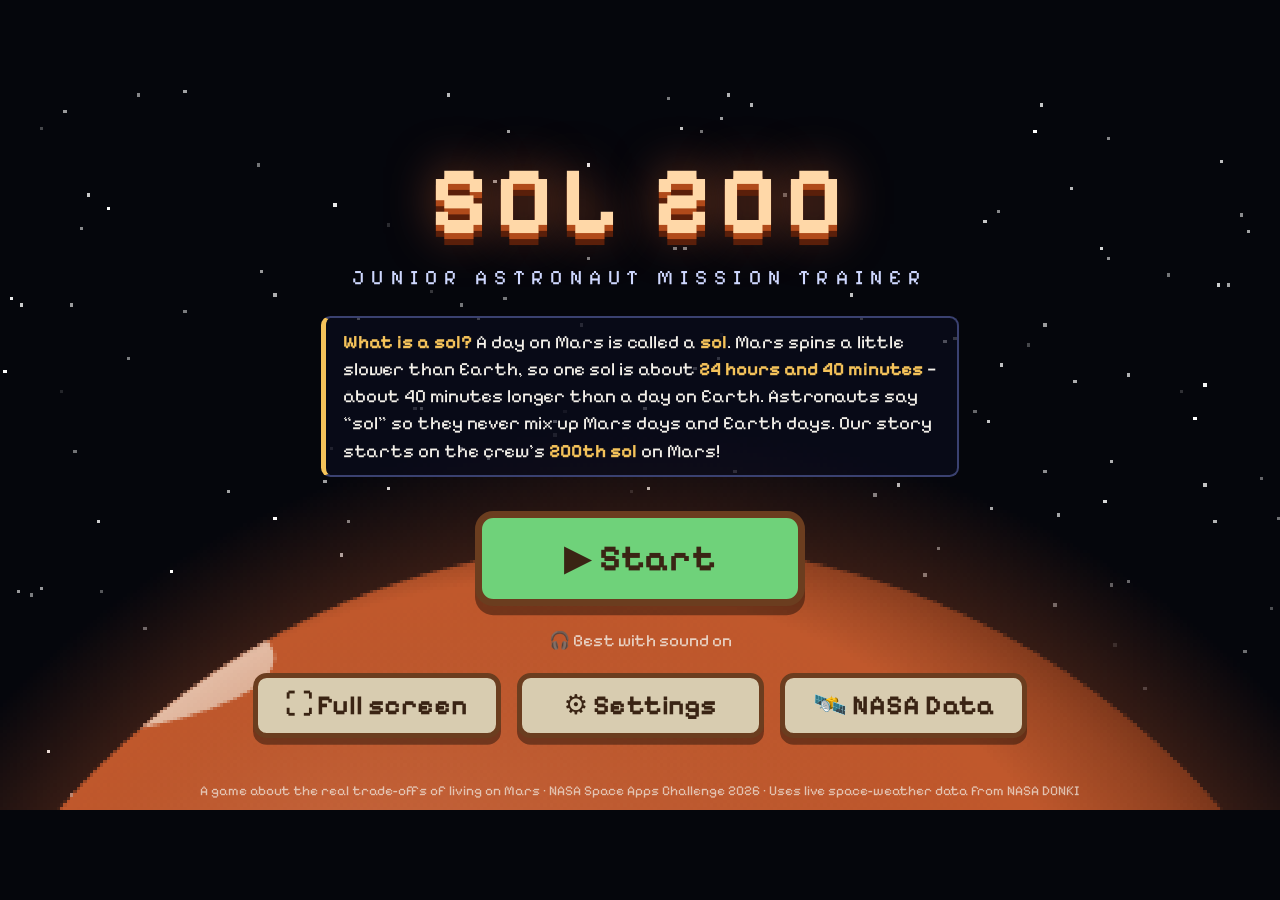
==== commit 06d4f008: "Controls hint moved under the minimap Co-Authored-By: Claude Opus 5.5 <noreply@anthropic.com> Claude" ====
--- a/index.html
+++ b/index.html
@@ -229,7 +229,7 @@
 #iskip:hover { opacity: 1; background: rgba(0,0,0,.7); border-color: #ffd34a; }
 
 /* keyboard keycap controls hint */
-#keysHint { background: rgba(14,16,30,.85); border: .12em solid #3a4170; border-radius: .5em; padding: .45em .6em; font-size: .72em; display: flex; flex-direction: column; gap: .35em; transition: opacity .3s; }
+#keysHint { position: absolute; right: .8em; top: 13em; pointer-events: none; background: rgba(14,16,30,.85); border: .12em solid #3a4170; border-radius: .5em; padding: .45em .6em; font-size: .72em; display: flex; flex-direction: column; gap: .35em; transition: opacity .3s; }
 #keysHint.hidden { display: flex !important; opacity: 0; }
 #keysHint .krow { display: flex; align-items: center; gap: .5em; }
 #keysHint .kgrid { display: grid; grid-template-columns: repeat(3, 1.9em); grid-template-rows: repeat(2, 1.9em); gap: .15em; }
@@ -391,13 +391,14 @@
   <canvas id="screen"></canvas>
   <div id="hud" class="layer off">
     <div id="meters"></div>
-    <div id="hudLeft"><div id="objective" class="hidden"><b>OBJECTIVE</b><span></span></div><div id="keysHint" class="hidden"></div><div id="toast"></div></div>
+    <div id="hudLeft"><div id="objective" class="hidden"><b>OBJECTIVE</b><span></span></div><div id="toast"></div></div>
     <div id="topright">
       <button class="iconbtn" id="btnFull" title="Full screen">⛶</button>
       <button class="iconbtn" id="btnMap" title="Base map (M)">🗺️</button>
       <button class="iconbtn" id="btnJournal" title="Discovery journal (J)">📖<span class="badge" id="jcount">0</span></button>
       <button class="iconbtn" id="btnSettings" title="Settings">⚙️</button>
     </div>
+    <div id="keysHint" class="hidden"></div>
     <div id="minimapWrap" title="Base map (M)"><canvas id="minimap" width="240" height="132"></canvas><div id="mmLabel"></div></div>
     <div id="timer" class="hidden">0</div>
     <div id="roomBanner"></div>
@@ -2850,7 +2851,7 @@
     // the alarm sound always follows the red alarm light (they start and stop together)
     { const want = !!G.alarm && (this.mode === "play" || this.mode === "cutscene"); if (want && !this._alarmOn) { this._alarmOn = true; Sound.startLoop("alarm"); } else if (!want && this._alarmOn) { this._alarmOn = false; Sound.stopLoop("alarm"); } } // alarm sound always follows the red light
     const dt = Math.min(0.05, (now - this.last) / 1000); this.last = now; const t = now / 1000;
-    { const kh = $("#keysHint"); if (kh && UI._keysOn) { this.keysHintT = (this.keysHintT || 0) + dt; if (this.keysHintT > 25 || (this.keysHintT > 8 && (this.player.walkDist || 0) > 400)) UI._keysOn = false; } if (kh) kh.classList.toggle("hidden", !(UI._keysOn && this.mode === "play" && !UI.busy())); }
+    { const kh = $("#keysHint"); if (kh && UI._keysOn) { this.keysHintT = (this.keysHintT || 0) + dt; if (this.keysHintT > 25 || (this.keysHintT > 8 && (this.player.walkDist || 0) > 400)) UI._keysOn = false; } if (kh) { kh.classList.toggle("hidden", !(UI._keysOn && this.mode === "play" && !UI.busy())); const mm = $("#minimapWrap"); if (mm && UI._keysOn) kh.style.top = (mm.offsetTop + mm.offsetHeight + 8) + "px"; } }
     if (this.mode === "play" || this.mode === "cutscene") {
       for (const c of this.chars) this.updateChar(c, dt);
       const P = this.player; const lt = this.trail[this.trail.length - 1];
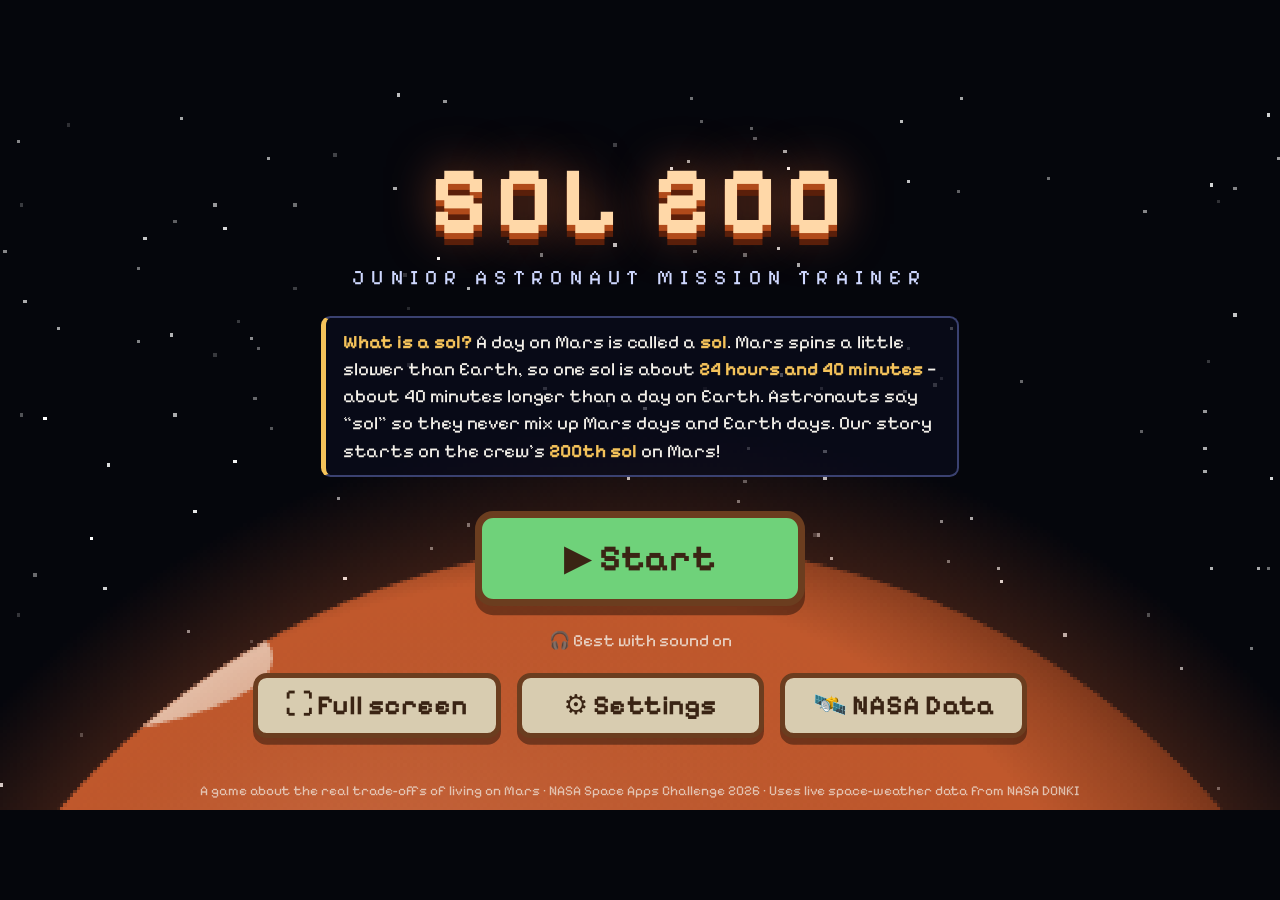
==== commit 857445fc: "Developer mode: jump links no longer stick; turning it off restores the normal start with the intro " ====
--- a/index.html
+++ b/index.html
@@ -4549,10 +4549,12 @@
     window.addEventListener("keydown", (e) => { if (this.on && (e.key === "n" || e.key === "N") && !/INPUT|SELECT|TEXTAREA/.test(e.target.tagName)) { e.preventDefault(); this.skip(); } });
     setInterval(() => { if (this.on && this.auto) this.skip(true); }, 120);
     // ?jump=<point>&d1=A&d2=B → start right there (used by the Jump buttons)
-    const q = new URLSearchParams(location.search);
-    if (q.get("jump")) setTimeout(() => this.startAt(q.get("jump"), q.get("d1"), q.get("d2")), 300);
-  },
-  set(on) { this.on = on; try { localStorage.setItem("sol200_dev", on ? "1" : "0"); } catch (e) {} this.show(); },
+    const q = new URLSearchParams(location.search), jump = q.get("jump");
+    this.cleanUrl(); // a refresh never jumps again: the normal game (with the intro) comes back
+    if (jump && this.on) setTimeout(() => this.startAt(jump, q.get("d1"), q.get("d2")), 300);
+  },
+  cleanUrl() { try { const u = new URL(location.href); ["jump", "d1", "d2"].forEach((k) => u.searchParams.delete(k)); history.replaceState(null, "", u.toString()); } catch (e) {} },
+  set(on) { this.on = on; if (!on) { this.auto = false; this.cleanUrl(); const a = this.panel && this.panel.querySelector(".dvAuto"); if (a) a.checked = false; } try { localStorage.setItem("sol200_dev", on ? "1" : "0"); } catch (e) {} this.show(); },
   show() { $("#devBtn").style.display = this.on ? "block" : "none"; if (!this.on) this.panel.classList.add("hidden"); },
   toggle() { this.panel.classList.toggle("hidden"); },
   POINTS: [
@@ -4603,7 +4605,7 @@
   // start the story at a given point
   async startAt(k, d1, d2) {
     if (typeof Intro !== "undefined" && Intro.running) Intro.finish = () => {};
-    UI.clear(); Story.setup(); Game.introSeen = true;
+    UI.clear(); Story.setup();
     Game.mode = "play"; $("#hud").classList.remove("off"); Sound.init && Sound.init();
     const N = Game.npc, P = Game.player;
     G.d1 = d1 || "A"; G.d2 = d2 || "B";
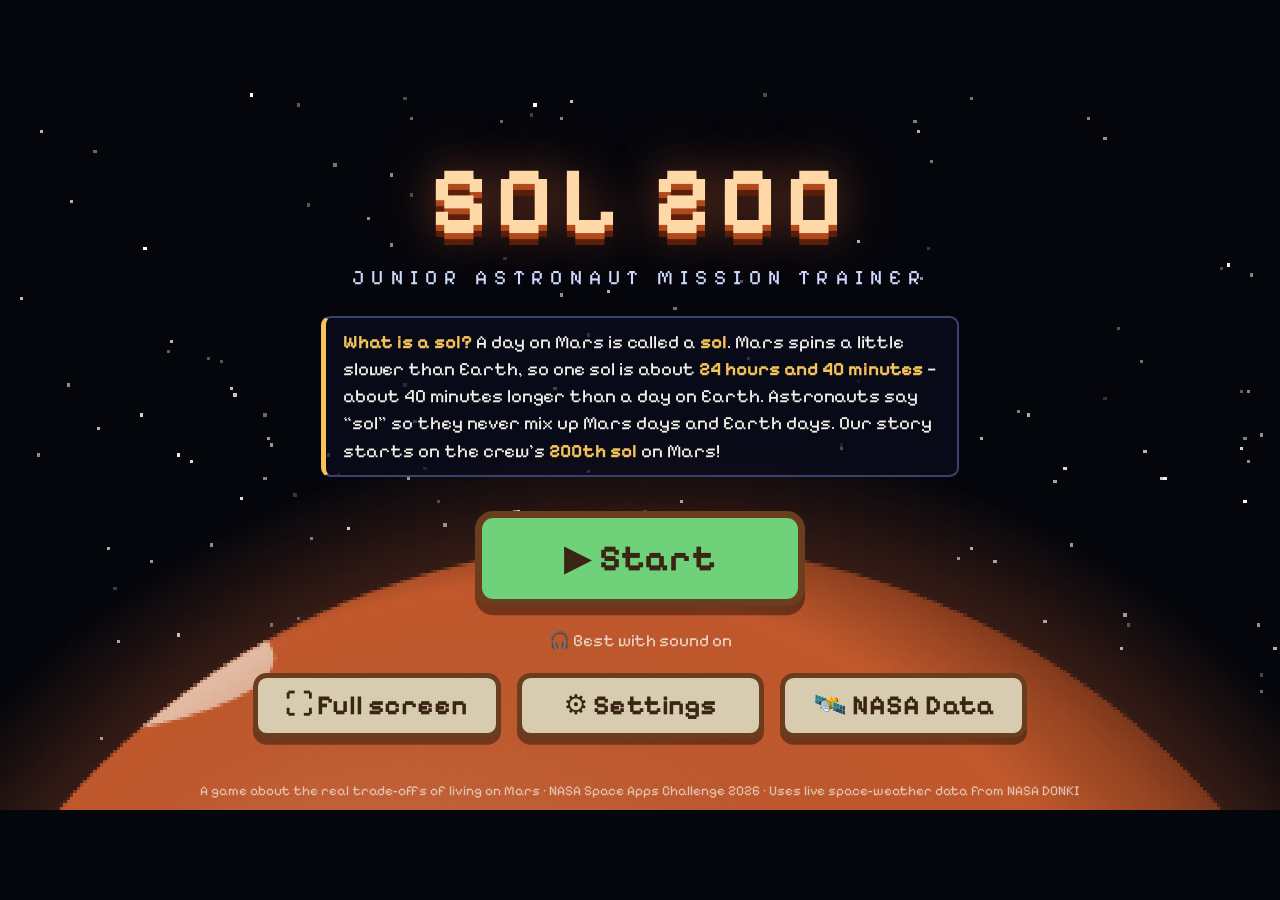
==== commit 754dd4b6: "Remove the Salam card and photo; suit briefing is one card Co-Authored-By: Claude Opus 5.5 <noreply@" ====
--- a/index.html
+++ b/index.html
@@ -4426,12 +4426,9 @@
 
 // ---- suitcards.js ----
 // =====================================================================
-//  SUIT BRIEFING CARDS — one big "legendary" card with two faces.
-//  Face 1: why astronauts wear spacesuits. Click → it flips with a burst of
-//  gold, the screen shakes, and Face 2 shows a real person: Salam Abu Alhayjaa.
-//  Each fact is a small flip card (emoji front, sentence back).
+//  SUIT BRIEFING CARD — why astronauts wear spacesuits. Each fact is a small
+//  flip card (emoji front, sentence back); after all four, "Suit up!" goes on.
 // =====================================================================
-// TODO: confirm with Salam — card 2 text and photo need her approval before publishing.
 const SUIT_CARDS = {
   front: {
     title: "Why do astronauts wear spacesuits?",
@@ -4443,37 +4440,19 @@
       { e: "🧤", label: "Sealed gloves", c: "#b07adf", text: "<b>Sealed gloves and joints</b> keep the dust out." },
     ],
   },
-  back: {
-    badge: "REAL PERSON",
-    title: "Salam Abu Alhayjaa, from Jordan.",
-    intro: "Real engineers build these suits, and Salam is one of them. She is a Jordanian mechanical engineer who:",
-    facts: [
-      { e: "🛠️", label: "4 spacesuits", c: "#e0a93a", text: "<b>designed four spacesuits</b> over two years," },
-      { e: "🚀", label: "A first for Jordan", c: "#2f9e5a", text: "was chosen as the <b>first Jordanian woman astronaut candidate</b> for an advanced space training program in the USA." },
-    ],
-    outro: "Real people are building the suits for Mars right now.",
-    img: "img/salam.jpg",
-    source: { name: "Al Jazeera", url: "https://www.ajnet.me/family/2025/6/15/%D8%A3%D9%88%D9%84-%D8%A3%D8%B1%D8%AF%D9%86%D9%8A%D8%A9-%D8%AA%D8%B1%D8%B4%D8%AD-%D9%84%D8%B1%D8%AD%D9%84%D8%A9-%D9%81%D8%B6%D8%A7%D8%A6%D9%8A%D8%A9-%D8%B3%D9%84%D8%A7%D9%85" },
-  },
 };
-const ASSETS = { salamPortrait: SUIT_CARDS.back.img };
 
 const SuitCards = {
   open() {
-    const F = SUIT_CARDS.front, B = SUIT_CARDS.back;
+    const F = SUIT_CARDS.front;
     const mini = (f) => `<div class="mini" style="--c:${f.c}"><div class="mIn"><div class="mF"><span class="mE">${f.e}</span><span class="mL">${f.label}</span><span class="mT">tap</span></div><div class="mB">${f.text}</div></div></div>`;
     const html = `<div class="lgWrap"><div class="lgRays"></div>
       <div class="lgScene"><div class="lgCard">
-        <div class="lgFace lgFront"><div class="lgNum">1 / 2</div>
+        <div class="lgFace lgFront">
           <div class="lgFrontGrid"><div><div class="lgIco">🧑‍🚀</div><h3>SUIT UP · BRIEFING</h3><h1>${F.title}</h1><p>${F.intro}</p>
           <div class="lgHint">✨ Tap each small card to learn what it does <span class="lgCount">(0/4)</span></div>
-          <button class="lgFlipBtn">↻ Flip the card</button></div>
+          <button class="lgFlipBtn">Suit up! ▶</button></div>
           <div class="minis four">${F.facts.map(mini).join("")}</div></div></div>
-        <div class="lgFace lgBack"><div class="lgNum">2 / 2</div>
-          <div class="lgBackGrid"><div class="lgPhoto"><img src="${ASSETS.salamPortrait}" alt="Salam Abu Alhayjaa" draggable="false"><span class="badge">${B.badge}</span></div>
-          <div class="lgText"><h3>${B.badge}</h3><h1>${B.title}</h1><p>${B.intro}</p><div class="minis two">${B.facts.map(mini).join("")}</div><p class="lgOut">${B.outro}</p>
-          <div class="src">📚 Source: <a href="${B.source.url}" target="_blank" rel="noopener">${B.source.name}</a></div>
-          <button class="btn go lgGo">Suit up! ▶</button></div></div></div>
       </div></div><canvas class="lgFx"></canvas></div>`;
     return UI.card(html, [], {
       cls: "legendCard", noKey: true, onMount: (card, done) => {
@@ -4500,11 +4479,12 @@
           wrap.animate([{ transform: "translate(0,0)" }, { transform: "translate(-9px,5px)" }, { transform: "translate(8px,-6px)" }, { transform: "translate(-6px,-4px)" }, { transform: "translate(5px,6px)" }, { transform: "translate(-3px,2px)" }, { transform: "translate(0,0)" }], { duration: 520, easing: "ease-out" });
           const r = rel(lg); setTimeout(() => burst(r.x + r.w / 2, r.y + r.h / 2, 160), 280);
         };
-        lg.addEventListener("click", (e) => { if (e.target.closest(".mini, a, .lgGo")) return; flip(); });
+
         card.querySelector(".lgFlipBtn").addEventListener("pointerenter", () => { hoverEl = lg; });
-        card.querySelector(".lgGo").addEventListener("click", (e) => { e.stopPropagation(); Sound.play("click"); alive = false; window.removeEventListener("resize", size); done("ok"); });
+        const go = () => { if (flipped) return; flipped = true; Sound.play("success"); Cam.shake = 0.3; const r = rel(lg); burst(r.x + r.w / 2, r.y + r.h / 2, 120); setTimeout(() => { alive = false; window.removeEventListener("resize", size); done("ok"); }, 700); };
+        card.querySelector(".lgFlipBtn").addEventListener("click", (e) => { e.stopPropagation(); go(); });
         // keyboard: Space/Enter flips, then continues
-        UI.active.onAction = () => { if (!flipped) flip(); else card.querySelector(".lgGo").click(); };
+        UI.active.onAction = () => { if (card.querySelector(".lgFront.ready")) go(); };
         let last = performance.now();
         const loop = (now) => {
           if (!alive || !document.body.contains(fx)) return;
@@ -4592,8 +4572,7 @@
     const m = $("#modal");
     if (m) {
       m.querySelectorAll(".flip:not(.on)").forEach((f) => f.click());
-      const lg = m.querySelector(".lgCard"); if (lg && !lg.classList.contains("flipped")) { lg.click(); setTimeout(() => m.querySelector(".lgGo")?.click(), 400); return; }
-      const go = m.querySelector(".lgGo"); if (go) { go.click(); return; }
+      const lgb = m.querySelector(".lgFlipBtn"); if (lgb) { m.querySelectorAll(".lgFront .mini").forEach((x) => x.click()); setTimeout(() => lgb.click(), 600); return; }
       setTimeout(() => { const btns = [...m.querySelectorAll(".btn")].filter((x) => !x.disabled); if (btns.length) btns[btns.length - 1].click(); else if (a && a.onAction) a.onAction(); }, 50);
       return;
     }
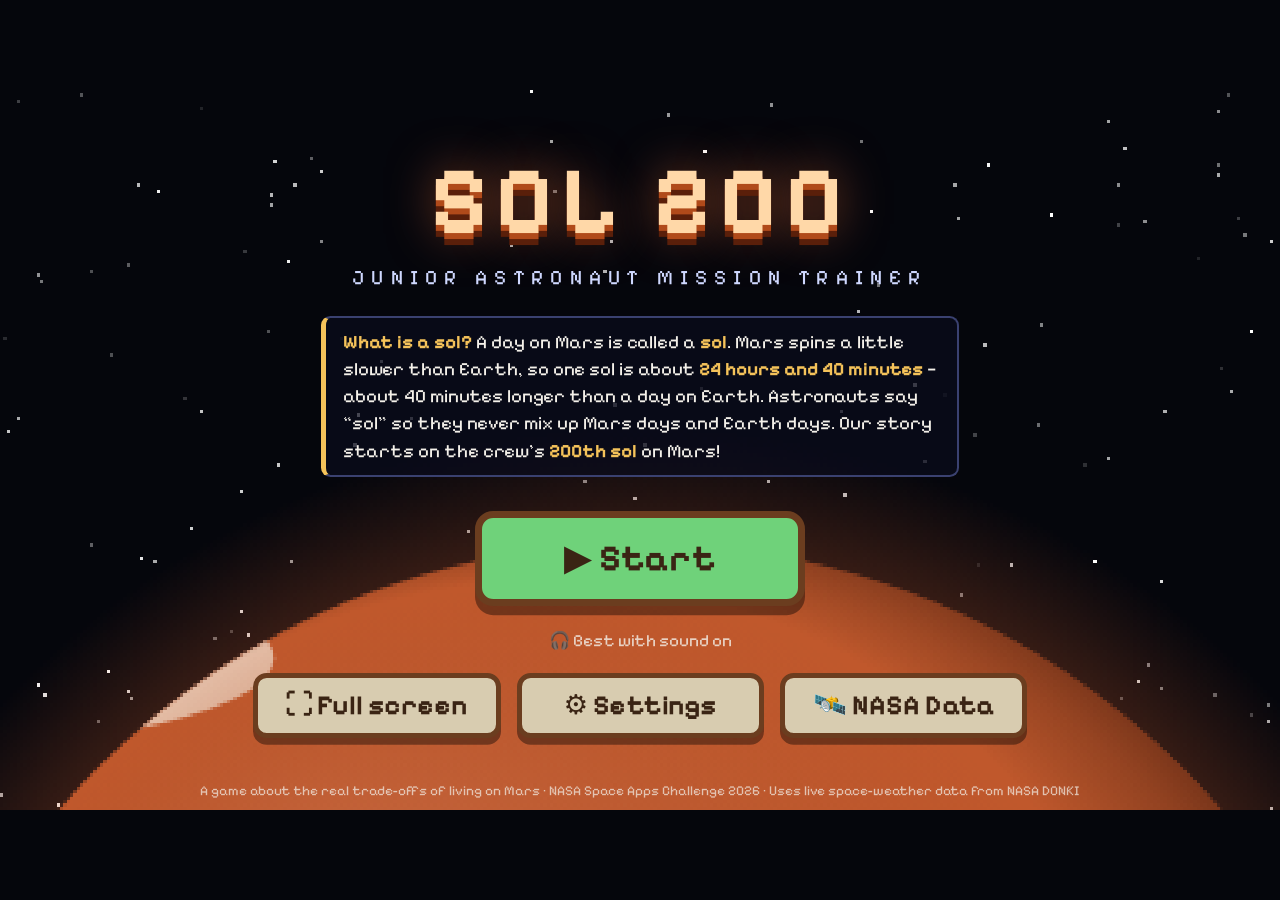
==== commit c2a80349: "Restore the Salam card and photo (revert removal) Co-Authored-By: Claude Fable 5.2 <noreply@anthropi" ====
--- a/index.html
+++ b/index.html
@@ -4426,9 +4426,12 @@
 
 // ---- suitcards.js ----
 // =====================================================================
-//  SUIT BRIEFING CARD — why astronauts wear spacesuits. Each fact is a small
-//  flip card (emoji front, sentence back); after all four, "Suit up!" goes on.
+//  SUIT BRIEFING CARDS — one big "legendary" card with two faces.
+//  Face 1: why astronauts wear spacesuits. Click → it flips with a burst of
+//  gold, the screen shakes, and Face 2 shows a real person: Salam Abu Alhayjaa.
+//  Each fact is a small flip card (emoji front, sentence back).
 // =====================================================================
+// TODO: confirm with Salam — card 2 text and photo need her approval before publishing.
 const SUIT_CARDS = {
   front: {
     title: "Why do astronauts wear spacesuits?",
@@ -4440,19 +4443,37 @@
       { e: "🧤", label: "Sealed gloves", c: "#b07adf", text: "<b>Sealed gloves and joints</b> keep the dust out." },
     ],
   },
+  back: {
+    badge: "REAL PERSON",
+    title: "Salam Abu Alhayjaa, from Jordan.",
+    intro: "Real engineers build these suits, and Salam is one of them. She is a Jordanian mechanical engineer who:",
+    facts: [
+      { e: "🛠️", label: "4 spacesuits", c: "#e0a93a", text: "<b>designed four spacesuits</b> over two years," },
+      { e: "🚀", label: "A first for Jordan", c: "#2f9e5a", text: "was chosen as the <b>first Jordanian woman astronaut candidate</b> for an advanced space training program in the USA." },
+    ],
+    outro: "Real people are building the suits for Mars right now.",
+    img: "img/salam.jpg",
+    source: { name: "Al Jazeera", url: "https://www.ajnet.me/family/2025/6/15/%D8%A3%D9%88%D9%84-%D8%A3%D8%B1%D8%AF%D9%86%D9%8A%D8%A9-%D8%AA%D8%B1%D8%B4%D8%AD-%D9%84%D8%B1%D8%AD%D9%84%D8%A9-%D9%81%D8%B6%D8%A7%D8%A6%D9%8A%D8%A9-%D8%B3%D9%84%D8%A7%D9%85" },
+  },
 };
+const ASSETS = { salamPortrait: SUIT_CARDS.back.img };
 
 const SuitCards = {
   open() {
-    const F = SUIT_CARDS.front;
+    const F = SUIT_CARDS.front, B = SUIT_CARDS.back;
     const mini = (f) => `<div class="mini" style="--c:${f.c}"><div class="mIn"><div class="mF"><span class="mE">${f.e}</span><span class="mL">${f.label}</span><span class="mT">tap</span></div><div class="mB">${f.text}</div></div></div>`;
     const html = `<div class="lgWrap"><div class="lgRays"></div>
       <div class="lgScene"><div class="lgCard">
-        <div class="lgFace lgFront">
+        <div class="lgFace lgFront"><div class="lgNum">1 / 2</div>
           <div class="lgFrontGrid"><div><div class="lgIco">🧑‍🚀</div><h3>SUIT UP · BRIEFING</h3><h1>${F.title}</h1><p>${F.intro}</p>
           <div class="lgHint">✨ Tap each small card to learn what it does <span class="lgCount">(0/4)</span></div>
-          <button class="lgFlipBtn">Suit up! ▶</button></div>
+          <button class="lgFlipBtn">↻ Flip the card</button></div>
           <div class="minis four">${F.facts.map(mini).join("")}</div></div></div>
+        <div class="lgFace lgBack"><div class="lgNum">2 / 2</div>
+          <div class="lgBackGrid"><div class="lgPhoto"><img src="${ASSETS.salamPortrait}" alt="Salam Abu Alhayjaa" draggable="false"><span class="badge">${B.badge}</span></div>
+          <div class="lgText"><h3>${B.badge}</h3><h1>${B.title}</h1><p>${B.intro}</p><div class="minis two">${B.facts.map(mini).join("")}</div><p class="lgOut">${B.outro}</p>
+          <div class="src">📚 Source: <a href="${B.source.url}" target="_blank" rel="noopener">${B.source.name}</a></div>
+          <button class="btn go lgGo">Suit up! ▶</button></div></div></div>
       </div></div><canvas class="lgFx"></canvas></div>`;
     return UI.card(html, [], {
       cls: "legendCard", noKey: true, onMount: (card, done) => {
@@ -4479,12 +4500,11 @@
           wrap.animate([{ transform: "translate(0,0)" }, { transform: "translate(-9px,5px)" }, { transform: "translate(8px,-6px)" }, { transform: "translate(-6px,-4px)" }, { transform: "translate(5px,6px)" }, { transform: "translate(-3px,2px)" }, { transform: "translate(0,0)" }], { duration: 520, easing: "ease-out" });
           const r = rel(lg); setTimeout(() => burst(r.x + r.w / 2, r.y + r.h / 2, 160), 280);
         };
-
+        lg.addEventListener("click", (e) => { if (e.target.closest(".mini, a, .lgGo")) return; flip(); });
         card.querySelector(".lgFlipBtn").addEventListener("pointerenter", () => { hoverEl = lg; });
-        const go = () => { if (flipped) return; flipped = true; Sound.play("success"); Cam.shake = 0.3; const r = rel(lg); burst(r.x + r.w / 2, r.y + r.h / 2, 120); setTimeout(() => { alive = false; window.removeEventListener("resize", size); done("ok"); }, 700); };
-        card.querySelector(".lgFlipBtn").addEventListener("click", (e) => { e.stopPropagation(); go(); });
+        card.querySelector(".lgGo").addEventListener("click", (e) => { e.stopPropagation(); Sound.play("click"); alive = false; window.removeEventListener("resize", size); done("ok"); });
         // keyboard: Space/Enter flips, then continues
-        UI.active.onAction = () => { if (card.querySelector(".lgFront.ready")) go(); };
+        UI.active.onAction = () => { if (!flipped) flip(); else card.querySelector(".lgGo").click(); };
         let last = performance.now();
         const loop = (now) => {
           if (!alive || !document.body.contains(fx)) return;
@@ -4572,7 +4592,8 @@
     const m = $("#modal");
     if (m) {
       m.querySelectorAll(".flip:not(.on)").forEach((f) => f.click());
-      const lgb = m.querySelector(".lgFlipBtn"); if (lgb) { m.querySelectorAll(".lgFront .mini").forEach((x) => x.click()); setTimeout(() => lgb.click(), 600); return; }
+      const lg = m.querySelector(".lgCard"); if (lg && !lg.classList.contains("flipped")) { lg.click(); setTimeout(() => m.querySelector(".lgGo")?.click(), 400); return; }
+      const go = m.querySelector(".lgGo"); if (go) { go.click(); return; }
       setTimeout(() => { const btns = [...m.querySelectorAll(".btn")].filter((x) => !x.disabled); if (btns.length) btns[btns.length - 1].click(); else if (a && a.onAction) a.onAction(); }, 50);
       return;
     }
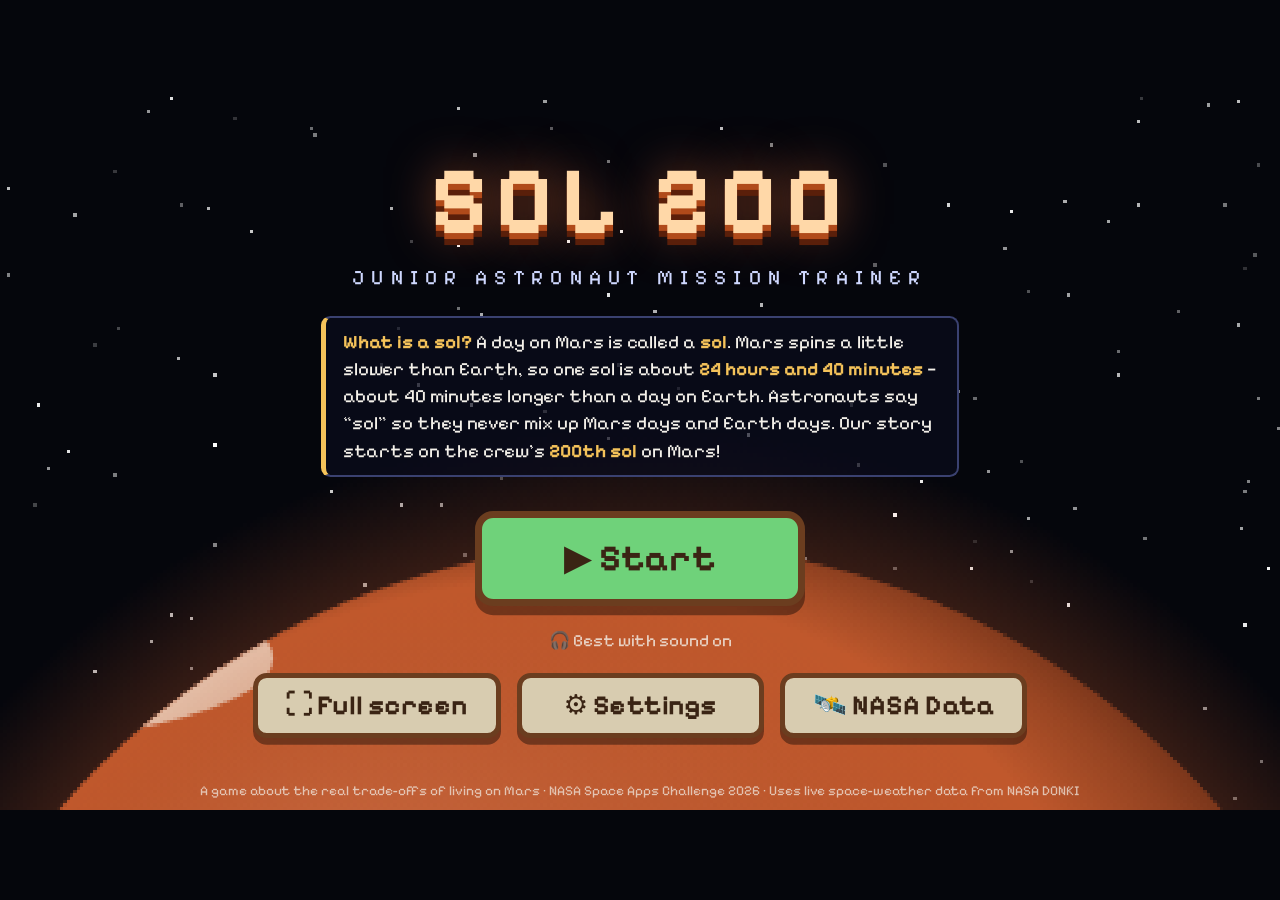
==== commit 54ee4c79: "Use the team's registered NASA API key for live DONKI data DEMO_KEY allows only 30 requests/hour per" ====
--- a/index.html
+++ b/index.html
@@ -421,8 +421,8 @@
   // Character names (change here once the team decides)
   NAMES: { lead: "Damon", marcus: "Marcus", diego: "Diego", layla: "Layla" },
   FULL_NAMES: { lead: "Damon Carter", marcus: "Marcus Bell", diego: "Diego Ramírez", layla: "Layla Haddad" },
-  // NASA Open APIs key (https://api.nasa.gov). DEMO_KEY works but is rate-limited.
-  NASA_API_KEY: "DEMO_KEY",
+  // NASA Open APIs key (https://api.nasa.gov), registered for SOL 200 (1,000 requests/hour). Falls back to archived DONKI data if unavailable.
+  NASA_API_KEY: "dWPTjTMkjLJDcftwHqpkFGW97MhjbTwNGw7N88jG",
   // ElevenLabs narration (copied from "200 sol voices/narrator sounds" into dist/audio/).
   // Any missing file -> the browser's voice reads that line with the estimated length below.
   NARRATION_FILES: { N1: "audio/n1.mp3", N2: "audio/n2.mp3", N3: "audio/n3.mp3", N4A: "audio/n4a.mp3", N4B: "audio/n4b.mp3", N4C: "audio/n4c.mp3" },
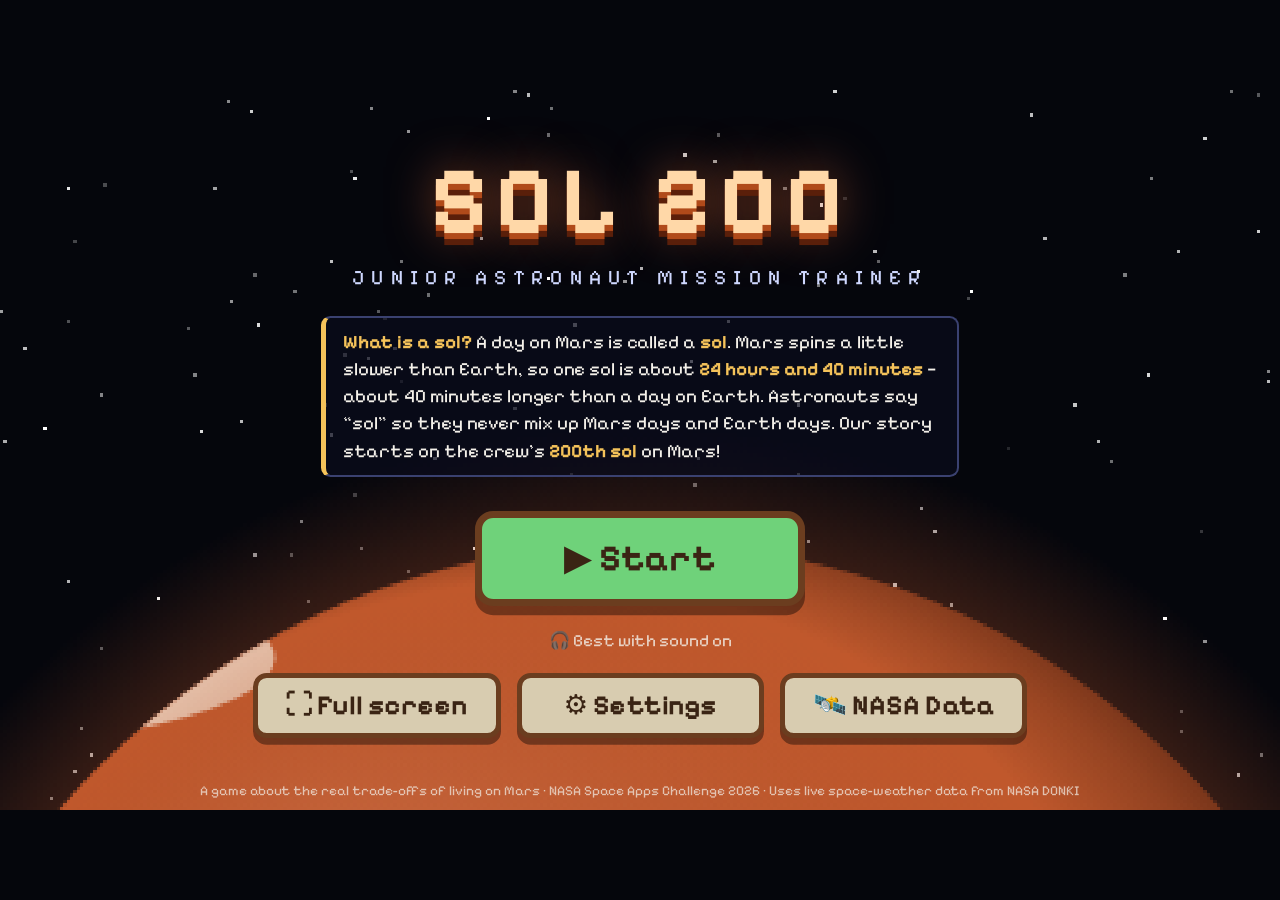
==== commit e5184dd4: "Replace NASA API key with the team's new key Co-Authored-By: Claude Opus 5.5 <noreply@anthropic.com>" ====
--- a/index.html
+++ b/index.html
@@ -422,7 +422,7 @@
   NAMES: { lead: "Damon", marcus: "Marcus", diego: "Diego", layla: "Layla" },
   FULL_NAMES: { lead: "Damon Carter", marcus: "Marcus Bell", diego: "Diego Ramírez", layla: "Layla Haddad" },
   // NASA Open APIs key (https://api.nasa.gov), registered for SOL 200 (1,000 requests/hour). Falls back to archived DONKI data if unavailable.
-  NASA_API_KEY: "dWPTjTMkjLJDcftwHqpkFGW97MhjbTwNGw7N88jG",
+  NASA_API_KEY: "dzzKFgfnGQdNChWMmTLhdNwfBdL8cpFbJhLpTmQh",
   // ElevenLabs narration (copied from "200 sol voices/narrator sounds" into dist/audio/).
   // Any missing file -> the browser's voice reads that line with the estimated length below.
   NARRATION_FILES: { N1: "audio/n1.mp3", N2: "audio/n2.mp3", N3: "audio/n3.mp3", N4A: "audio/n4a.mp3", N4B: "audio/n4b.mp3", N4C: "audio/n4c.mp3" },
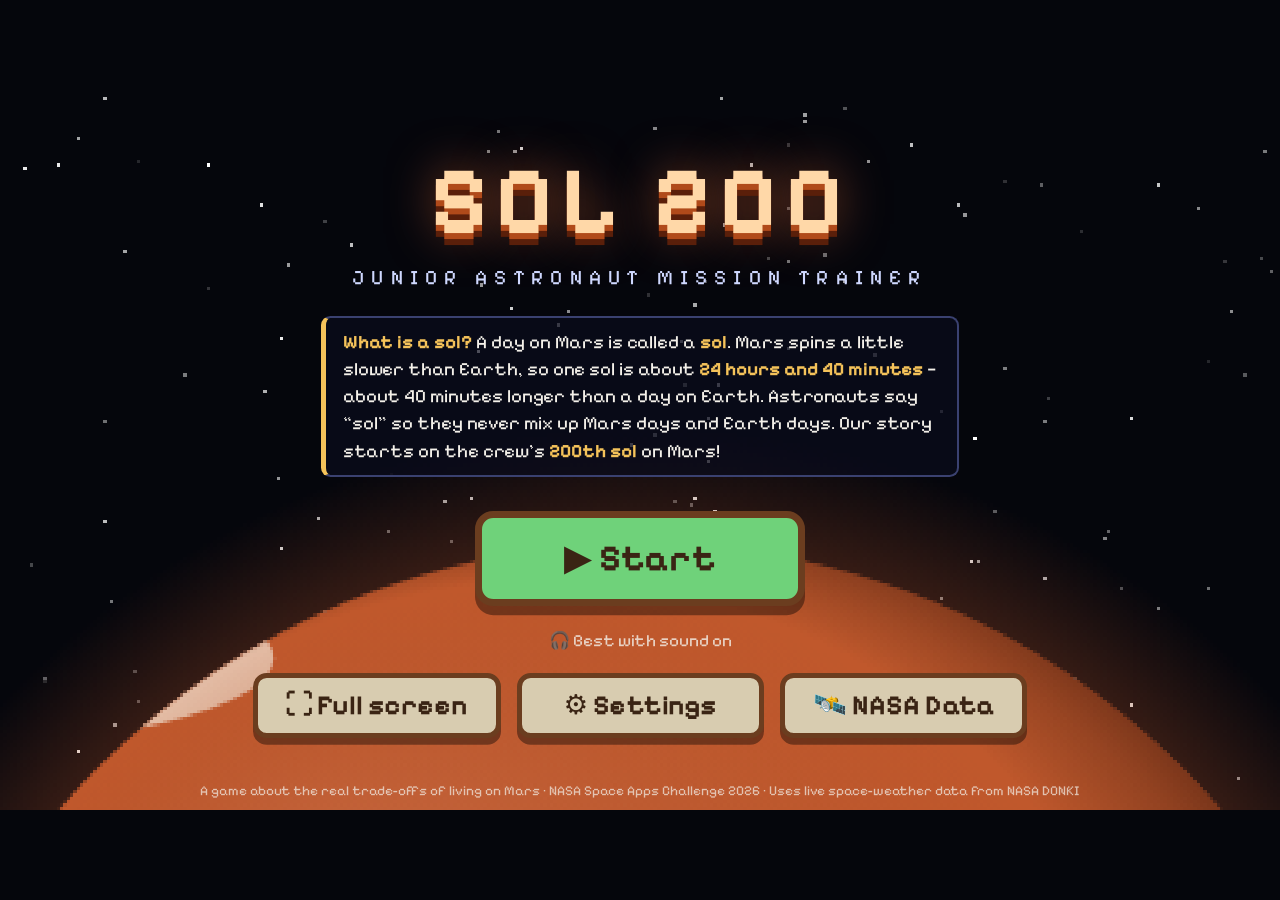
==== commit e009a349: "DONKI: fall back to NASA CCMC's direct endpoint when api.nasa.gov fails api.nasa.gov's DONKI route c" ====
--- a/index.html
+++ b/index.html
@@ -646,22 +646,33 @@
     const end = new Date();
     const start = new Date(end.getTime() - 30 * 86400000);
     const f = (d) => d.toISOString().slice(0, 10);
-    const url = `https://api.nasa.gov/DONKI/FLR?startDate=${f(start)}&endDate=${f(end)}&api_key=${CONFIG.NASA_API_KEY}`;
-    try {
-      const ctrl = new AbortController();
-      const t = setTimeout(() => ctrl.abort(), 6000);
-      const r = await fetch(url, { signal: ctrl.signal });
-      clearTimeout(t);
-      if (!r.ok) throw new Error("HTTP " + r.status);
-      const data = await r.json();
-      if (!Array.isArray(data)) throw new Error("bad data");
+    const q = `startDate=${f(start)}&endDate=${f(end)}`;
+    // 1) NASA Open APIs gateway (needs the key)  2) the same DONKI service directly at NASA CCMC (no key)
+    const urls = [
+      `https://api.nasa.gov/DONKI/FLR?${q}&api_key=${CONFIG.NASA_API_KEY}`,
+      `https://kauai.ccmc.gsfc.nasa.gov/DONKI/WS/get/FLR?${q}`,
+    ];
+    let data = null;
+    for (const url of urls) {
+      try {
+        const ctrl = new AbortController();
+        const t = setTimeout(() => ctrl.abort(), 9000);
+        const r = await fetch(url, { signal: ctrl.signal });
+        clearTimeout(t);
+        if (!r.ok) throw new Error("HTTP " + r.status);
+        const j = await r.json();
+        if (!Array.isArray(j)) throw new Error("bad data");
+        data = j; break;
+      } catch (e) { /* try the next source */ }
+    }
+    if (data) {
       this.flares = data
         .filter((x) => x && x.classType)
         .map((x) => ({ classType: x.classType, peakTime: x.peakTime || x.beginTime, link: x.link }))
         .sort((a, b) => (a.peakTime < b.peakTime ? 1 : -1));
       this.status = "live";
       this.fetchedAt = new Date();
-    } catch (e) {
+    } else {
       this.flares = ARCHIVED_SPACE_WEATHER.flares.slice();
       this.status = "archived";
     }
